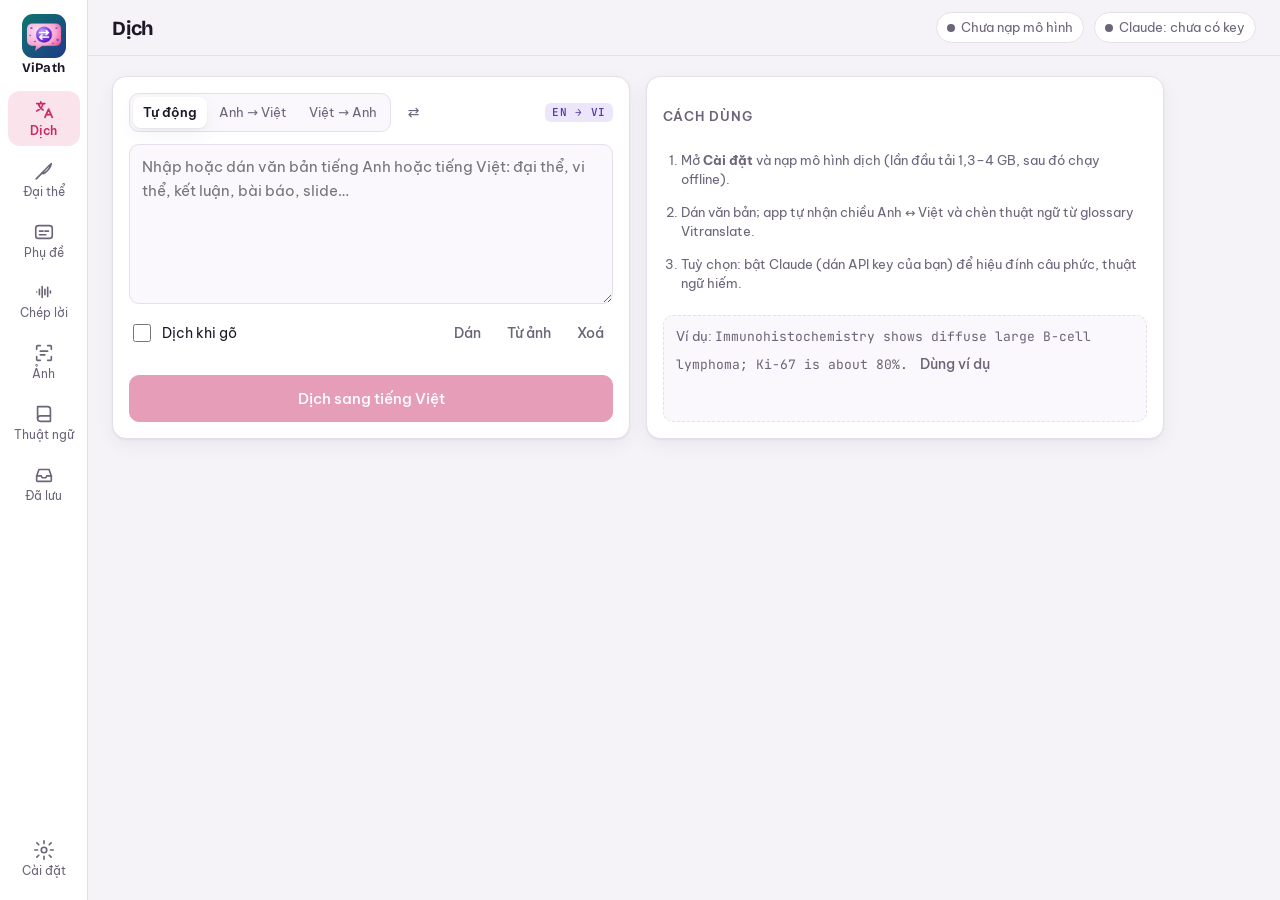
==== docs/index.html @ a237a354 "Gross: robust 'cát xét' recognition, note ends at sentence end, manual cassette keeps description - " ====
<!doctype html>
<html lang="vi">
<head>
<meta charset="utf-8">
<meta name="viewport" content="width=device-width, initial-scale=1, viewport-fit=cover">
<title>ViPath Web</title>
<meta name="description" content="Dịch y học và giải phẫu bệnh Anh ↔ Việt chạy trong trình duyệt: glossary Vitranslate, phụ đề, chép lời, chữ trong ảnh, Claude tuỳ chọn.">
<link rel="preconnect" href="https://fonts.googleapis.com">
<link rel="preconnect" href="https://fonts.gstatic.com" crossorigin>
<link rel="stylesheet" href="https://fonts.googleapis.com/css2?family=Be+Vietnam+Pro:wght@400;500;600;700&family=Bricolage+Grotesque:opsz,wght@12..96,600;12..96,700&family=JetBrains+Mono:wght@400;600&display=swap&subset=vietnamese">
<link rel="icon" href="[data-uri]">
<style>
/* Layout: thanh tab dọc bên trái (máy tính) / thanh tab dưới (điện thoại); vùng làm việc là các "lam kính" (card) xếp dọc.
   Bảng màu lấy từ nhuộm H&E: eosin (hồng) cho hành động chính, hematoxylin (tím) cho thuật ngữ / nhân; nền kính lam ngả tím rất nhẹ. */
:root {
  --bg: #f5f3f8;
  --surface: #ffffff;
  --surface-2: #faf8fc;
  --ink: #1d1727;
  --muted: #6c6479;
  --line: #e5deec;
  --eosin: #c92a64;
  --eosin-soft: #fbe3ec;
  --hema: #5a3ea8;
  --hema-soft: #ece6fb;
  --ok: #0f766e;
  --warn: #b45309;
  --warn-soft: #fdf0dc;
  --danger: #b91c1c;
  --shadow: 0 1px 2px rgba(29, 23, 39, .06), 0 6px 20px rgba(29, 23, 39, .05);
  --font-display: "Bricolage Grotesque", "Be Vietnam Pro", system-ui, sans-serif;
  --font-body: "Be Vietnam Pro", system-ui, -apple-system, "Segoe UI", sans-serif;
  --font-mono: "JetBrains Mono", ui-monospace, "SF Mono", Menlo, monospace;
  --radius: 14px;
  --rail: 88px;
  color-scheme: light;
}
@media (prefers-color-scheme: dark) {
  :root:not([data-theme="light"]) {
    --bg: #121019; --surface: #1b1824; --surface-2: #211d2b; --ink: #efeaf5; --muted: #a49db1; --line: #2e2839;
    --eosin: #f0679a; --eosin-soft: #3a1b29; --hema: #a48df0; --hema-soft: #29213f; --ok: #34c3b4;
    --warn: #f0a24b; --warn-soft: #36270f; --danger: #f87171;
    --shadow: 0 1px 2px rgba(0, 0, 0, .4), 0 8px 24px rgba(0, 0, 0, .25);
    color-scheme: dark;
  }
}
:root[data-theme="dark"] {
  --bg: #121019; --surface: #1b1824; --surface-2: #211d2b; --ink: #efeaf5; --muted: #a49db1; --line: #2e2839;
  --eosin: #f0679a; --eosin-soft: #3a1b29; --hema: #a48df0; --hema-soft: #29213f; --ok: #34c3b4;
  --warn: #f0a24b; --warn-soft: #36270f; --danger: #f87171;
  --shadow: 0 1px 2px rgba(0, 0, 0, .4), 0 8px 24px rgba(0, 0, 0, .25);
  color-scheme: dark;
}

* { box-sizing: border-box; }
html, body { height: 100%; }
body { margin: 0; background: var(--bg); color: var(--ink); font: 15px/1.55 var(--font-body); -webkit-font-smoothing: antialiased; }
button, input, select, textarea { font: inherit; color: inherit; }
:focus-visible { outline: 2px solid var(--hema); outline-offset: 2px; }
[hidden] { display: none !important; }
@media (prefers-reduced-motion: reduce) { * { transition: none !important; animation: none !important; } }

/* ---------- Khung ứng dụng ---------- */
.app { display: grid; grid-template-columns: var(--rail) minmax(0, 1fr); min-height: 100%; }
.rail { position: sticky; top: 0; height: 100vh; display: flex; flex-direction: column; align-items: center; gap: 6px;
  padding: 14px 8px; border-right: 1px solid var(--line); background: var(--surface); }
.rail .brand { display: grid; place-items: center; gap: 4px; margin-bottom: 10px; text-decoration: none; color: var(--ink); }
.rail .brand svg { width: 44px; height: 44px; border-radius: 11px; }
.rail .brand b { font: 700 13px/1 var(--font-display); letter-spacing: .02em; }
.tab { width: 72px; display: grid; justify-items: center; gap: 3px; padding: 8px 4px; border: 0; border-radius: 12px;
  background: none; color: var(--muted); cursor: pointer; font-size: 11.5px; line-height: 1.2; text-align: center; }
.tab svg { width: 22px; height: 22px; }
.tab:hover { background: var(--surface-2); color: var(--ink); }
.tab[aria-selected="true"] { background: var(--eosin-soft); color: var(--eosin); font-weight: 600; }
.tab .badge { position: absolute; transform: translate(14px, -4px); min-width: 16px; padding: 0 4px; border-radius: 8px;
  background: var(--eosin); color: #fff; font-size: 10px; line-height: 16px; }
.rail .spacer { flex: 1; }

.main { min-width: 0; display: flex; flex-direction: column; }
.topbar { position: sticky; top: env(safe-area-inset-top, 0px); z-index: 5; display: flex; align-items: center; gap: 10px;
  flex-wrap: wrap; padding: 12px 24px; background: color-mix(in srgb, var(--bg) 88%, transparent);
  backdrop-filter: blur(10px); border-bottom: 1px solid var(--line); }
.topbar h1 { margin: 0; font: 700 20px/1.2 var(--font-display); letter-spacing: -.01em; text-wrap: balance; }
.topbar .grow { flex: 1; }
.chip { display: inline-flex; align-items: center; gap: 6px; padding: 5px 10px; border: 1px solid var(--line); border-radius: 999px;
  background: var(--surface); font-size: 12.5px; color: var(--muted); cursor: pointer; white-space: nowrap; }
.chip .dot { width: 8px; height: 8px; border-radius: 50%; background: var(--muted); }
.chip.on .dot { background: var(--ok); }
.chip.busy .dot { background: var(--warn); animation: pulse 1s infinite alternate; }
.chip.cloud.on { color: var(--hema); border-color: var(--hema); }
@keyframes pulse { to { opacity: .35; } }

.view { padding-block: 20px 120px; padding-inline: 24px; display: grid; gap: 16px; max-width: 1100px; width: 100%; }

/* ---------- Card / lam kính ---------- */
.card { min-width: 0; background: var(--surface); border: 1px solid var(--line); border-radius: var(--radius); box-shadow: var(--shadow);
  padding: 16px; display: grid; gap: 12px; }
.card-head { display: flex; align-items: center; gap: 8px; flex-wrap: wrap; }
.card-head h2 { margin: 0; font: 600 13px/1.3 var(--font-body); text-transform: uppercase; letter-spacing: .08em; color: var(--muted); }
.card-head .grow { flex: 1; }
.label-slide { font: 600 11px/1 var(--font-mono); letter-spacing: .06em; padding: 4px 7px; border-radius: 6px;
  background: var(--hema-soft); color: var(--hema); }
.grid-2 { display: grid; grid-template-columns: repeat(2, minmax(0, 1fr)); gap: 16px; }
@media (max-width: 980px) { .grid-2 { grid-template-columns: minmax(0, 1fr); } }
.row { display: flex; gap: 8px; align-items: center; flex-wrap: wrap; }
.stack { display: grid; gap: 8px; }
.muted { color: var(--muted); }
.small { font-size: 12.5px; }
.tiny { font-size: 11.5px; }
.mono { font-family: var(--font-mono); font-variant-numeric: tabular-nums; }
.warn { color: var(--warn); }
.ok { color: var(--ok); }
.danger { color: var(--danger); }
.note { padding: 10px 12px; border-radius: 10px; background: var(--surface-2); border: 1px dashed var(--line); font-size: 13px; color: var(--muted); }
.note.warn { background: var(--warn-soft); border-color: transparent; color: var(--warn); }

/* ---------- Nút / ô nhập ---------- */
.btn { display: inline-flex; align-items: center; justify-content: center; gap: 6px; padding: 8px 14px; border-radius: 10px;
  border: 1px solid var(--line); background: var(--surface); cursor: pointer; font-weight: 500; font-size: 14px; white-space: nowrap; }
.btn svg { width: 16px; height: 16px; }
.btn:hover { border-color: var(--muted); }
.btn:disabled { opacity: .45; cursor: not-allowed; }
.btn.primary { background: var(--eosin); border-color: var(--eosin); color: #fff; }
.btn.primary:hover { filter: brightness(1.06); }
.btn.hema { background: var(--hema); border-color: var(--hema); color: #fff; }
.btn.ghost { border-color: transparent; background: none; color: var(--muted); padding: 6px 8px; }
.btn.ghost:hover { color: var(--ink); background: var(--surface-2); }
.btn.big { padding: 11px 18px; font-size: 15px; }
.btn.block { width: 100%; }
.seg { display: inline-flex; padding: 3px; gap: 2px; border-radius: 10px; background: var(--surface-2); border: 1px solid var(--line); }
.seg button { border: 0; background: none; padding: 5px 10px; border-radius: 8px; cursor: pointer; font-size: 13px; color: var(--muted); }
.seg button[aria-pressed="true"] { background: var(--surface); color: var(--ink); box-shadow: var(--shadow); font-weight: 600; }
textarea, input[type="text"], input[type="password"], input[type="search"], select {
  width: 100%; border: 1px solid var(--line); border-radius: 10px; background: var(--surface-2); padding: 10px 12px; }
textarea { min-height: 160px; resize: vertical; line-height: 1.6; }
textarea:focus, input:focus, select:focus { outline: none; border-color: var(--hema); background: var(--surface); }
label.check { display: inline-flex; align-items: center; gap: 8px; cursor: pointer; font-size: 14px; }
input[type="checkbox"] { width: 18px; height: 18px; accent-color: var(--eosin); }
input[type="range"] { accent-color: var(--eosin); width: 100%; }
progress { width: 100%; height: 6px; accent-color: var(--eosin); }

/* ---------- Thuật ngữ / bản dịch ---------- */
.term { display: inline; padding: 0 3px; border-radius: 4px; background: var(--hema-soft); color: var(--hema); }
.out { white-space: pre-wrap; line-height: 1.65; overflow-wrap: anywhere; }
.seg-out { padding: 12px; border-radius: 10px; background: var(--surface-2); border: 1px solid transparent; display: grid; gap: 6px; }
.seg-out.active { border-color: var(--eosin); }
.seg-out .src { font-size: 13px; color: var(--muted); white-space: pre-wrap; }
.miss { font-size: 12.5px; color: var(--warn); }
.fast { color: var(--muted); }
.fast::before { content: "⚡ "; }
.ph { padding: 0 4px; border-radius: 4px; background: var(--ok); color: #fff; font: 600 12px var(--font-mono); }
.stats { font: 12px var(--font-mono); color: var(--muted); }

/* ---------- Phụ đề hai khung ---------- */
.captions { display: grid; grid-template-rows: minmax(140px, 38fr) minmax(200px, 62fr); height: min(72vh, 760px); gap: 0;
  border: 1px solid var(--line); border-radius: var(--radius); overflow: hidden; background: var(--surface); }
.pane { min-height: 0; display: grid; grid-template-rows: auto minmax(0, 1fr); }
.pane + .pane { border-top: 1px solid var(--line); }
.pane-head { display: flex; align-items: center; gap: 8px; padding: 6px 14px; background: var(--surface-2); font-size: 12px;
  text-transform: uppercase; letter-spacing: .08em; color: var(--muted); font-weight: 600; }
.pane-head .live { width: 7px; height: 7px; border-radius: 50%; background: var(--danger); animation: pulse .8s infinite alternate; }
.pane-body { overflow-y: auto; padding: 12px 16px; display: grid; align-content: start; gap: 8px; scroll-behavior: smooth; }
.cap-en { color: var(--ink); }
.cap-en.vol { color: var(--muted); font-style: italic; }
.cap-vi { font-weight: 500; }
.cap-vi.pending { color: var(--muted); }

/* ---------- Chép lời: timeline ---------- */
.tl { display: grid; gap: 2px; }
.tl-row { display: grid; grid-template-columns: 78px minmax(0, 1fr); gap: 10px; padding: 8px 10px; border-radius: 10px; cursor: pointer; }
.tl-row:hover { background: var(--surface-2); }
.tl-row.now { background: var(--eosin-soft); }
.tl-time { font: 600 12.5px/1.6 var(--font-mono); color: var(--eosin); border: 0; background: none; padding: 0; text-align: left; cursor: pointer; }
.tl-text { min-width: 0; display: grid; gap: 2px; }
.tl-text .t2 { color: var(--muted); font-size: 13.5px; }
.player { position: sticky; bottom: 0; display: flex; gap: 10px; align-items: center; padding: 10px 12px; border-radius: 12px;
  background: var(--surface); border: 1px solid var(--line); box-shadow: var(--shadow); }
.player audio, .player video { width: 100%; height: 36px; }

/* ---------- Ảnh ---------- */
.drop { display: grid; place-items: center; gap: 8px; padding: 26px; border: 2px dashed var(--line); border-radius: var(--radius);
  text-align: center; color: var(--muted); background: var(--surface-2); }
.drop.over { border-color: var(--eosin); color: var(--eosin); }
.thumbs { display: flex; gap: 10px; overflow-x: auto; padding-bottom: 4px; }
.thumb { flex: none; width: 84px; display: grid; gap: 4px; font-size: 11px; color: var(--muted); text-align: center; }
.thumb img { width: 84px; height: 110px; object-fit: cover; border-radius: 8px; border: 1px solid var(--line); }

/* ---------- Danh sách ---------- */
.list { display: grid; gap: 2px; }
.item { display: grid; gap: 2px; padding: 10px 12px; border-radius: 10px; cursor: pointer; border: 0; background: none; text-align: left; width: 100%; }
.item:hover { background: var(--surface-2); }
.item .t { font-weight: 600; overflow: hidden; text-overflow: ellipsis; white-space: nowrap; }
.table-wrap { overflow-x: auto; }
table { border-collapse: collapse; width: 100%; font-size: 14px; }
th, td { text-align: left; padding: 8px 10px; border-bottom: 1px solid var(--line); vertical-align: top; }
th { font-size: 12px; text-transform: uppercase; letter-spacing: .06em; color: var(--muted); font-weight: 600; }
td .user { color: var(--eosin); font-size: 11px; font-weight: 600; margin-left: 4px; }

/* ---------- Hộp thoại ---------- */
.modal-back { position: fixed; inset: 0; z-index: 20; background: rgba(18, 12, 26, .45); display: grid; place-items: center; padding: 16px; }
.modal { width: min(720px, 100%); max-height: calc(100vh - 32px); overflow-y: auto; background: var(--surface); border-radius: 18px;
  border: 1px solid var(--line); box-shadow: 0 20px 60px rgba(0, 0, 0, .3); padding: 20px; display: grid; gap: 14px; }
.modal h3 { margin: 0; font: 700 19px/1.3 var(--font-display); }
.modal .foot { display: flex; gap: 8px; justify-content: flex-end; flex-wrap: wrap; position: sticky; bottom: -20px;
  background: var(--surface); padding-top: 10px; padding-bottom: 4px; }
.preview { max-height: 280px; overflow-y: auto; padding: 12px; border-radius: 10px; background: var(--surface-2); white-space: pre-wrap; font-size: 14px; }
.kv { display: grid; grid-template-columns: auto minmax(0, 1fr); gap: 4px 14px; font-size: 13.5px; }
.toast { position: fixed; left: 50%; bottom: calc(24px + env(safe-area-inset-bottom, 0px)); transform: translateX(-50%); z-index: 30;
  padding: 10px 16px; border-radius: 999px; background: var(--ink); color: var(--bg); font-weight: 600; font-size: 14px; box-shadow: var(--shadow); }

/* ---------- Phụ đề: câu đang nói ---------- */
.cap-vol { font-size: inherit; font-style: italic; color: var(--muted); opacity: .75; }
.cap-vi { transition: color .15s ease; }

/* ---------- Đại thể ---------- */
.gr-chips { display: flex; flex-wrap: wrap; gap: 6px; }
.gr-chips span { padding: 4px 10px; border-radius: 999px; background: var(--eosin-soft); color: var(--eosin); font-size: 12.5px; }
.gr-doc { display: grid; gap: 12px; min-width: 0; }
.gr-block { padding: 12px 14px; border-radius: 14px; background: var(--surface); border: 2px solid var(--line); display: grid; gap: 6px; }
.gr-block.active { border-color: var(--eosin); }
.gr-head { display: flex; align-items: center; gap: 8px; font-size: 12px; font-weight: 700; letter-spacing: .04em; color: var(--muted); }
.gr-block.active .gr-head { color: var(--eosin); }
.gr-code { font: 600 15px/1 var(--font-mono); padding: 4px 8px; border-radius: 6px; background: var(--surface-2); color: var(--ink); letter-spacing: 0; }
.gr-block.active .gr-code { background: var(--eosin); color: #fff; }
.gr-pc { font-weight: 400; opacity: .8; }
.gr-head .grow { flex: 1; }
.gr-head button { font-size: 12px; }
.gr-block textarea { min-height: 0; border: 0; padding: 0; background: none; font-size: var(--gr-size, 19px); line-height: 1.5; resize: vertical; field-sizing: content; }
.gr-block textarea:focus { outline: none; }
.gr-vol { font-size: var(--gr-size, 19px); font-style: italic; color: var(--muted); }
.gr-vol:empty { display: none; }
.gr-live { width: 8px; height: 8px; border-radius: 50%; background: var(--danger); animation: pulse .8s infinite alternate; }
.gr-live.paused { background: var(--warn); animation: none; }
.gr-bar { position: sticky; bottom: 0; z-index: 4; min-width: 0; max-width: 100%; display: flex; flex-wrap: wrap; align-items: center; justify-content: center; gap: 10px 14px;
  padding: 10px 12px; border-radius: 16px; background: color-mix(in srgb, var(--surface) 92%, transparent); backdrop-filter: blur(10px);
  border: 1px solid var(--line); box-shadow: var(--shadow); }
.gr-ic { display: grid; justify-items: center; gap: 2px; width: 64px; padding: 6px 2px; border: 0; border-radius: 12px; background: none;
  color: var(--eosin); cursor: pointer; font-size: 11.5px; }
.gr-ic svg { width: 24px; height: 24px; }
.gr-ic:disabled { opacity: .35; cursor: default; }
.gr-mic { width: 74px; height: 74px; border-radius: 50%; border: 0; display: grid; place-items: center; cursor: pointer;
  background: var(--eosin); color: #fff; box-shadow: var(--shadow); }
.gr-mic svg { width: 32px; height: 32px; }
.gr-mic.on { background: var(--danger); }
.gr-status { flex-basis: 100%; text-align: center; min-height: 1.2em; }

/* ---------- Điện thoại ---------- */
@media (max-width: 760px) {
  .app { grid-template-columns: minmax(0, 1fr); }
  .rail { position: fixed; top: auto; bottom: 0; left: 0; right: 0; height: auto; z-index: 10; flex-direction: row; justify-content: space-around;
    gap: 0; padding: 6px 4px calc(6px + env(safe-area-inset-bottom, 0px)); border-right: 0; border-top: 1px solid var(--line); }
  .rail .brand, .rail .spacer { display: none; }
  .tab { width: auto; flex: 1; font-size: 10.5px; padding: 6px 2px; }
  .topbar { padding: 10px 16px; gap: 6px; }
  .topbar h1 { font-size: 18px; width: 100%; }
  .topbar .grow { display: none; }
  .view { padding-inline: 16px; padding-block: 14px 110px; }
  .captions { height: 68vh; }
  .gr-bar { bottom: calc(64px + env(safe-area-inset-bottom, 0px)); }
  .gr-bar { gap: 4px 2px; padding: 8px 6px; }
  .gr-ic { width: 54px; font-size: 10.5px; padding: 4px 0; }
  .gr-mic { width: 62px; height: 62px; }
  .gr-bar .row { flex: 1 1 100%; min-width: 0; flex-wrap: nowrap; overflow-x: auto; justify-content: flex-start; scrollbar-width: none; }
  .gr-bar .row .btn { padding: 6px 9px; font-size: 13px; white-space: nowrap; }
  .tl-row { grid-template-columns: 66px minmax(0, 1fr); }
}

</style>
</head>
<body>
<div class="app">
  <nav class="rail" aria-label="Chức năng">
    <a class="brand" href="#translate" aria-label="ViPath"><img src="[data-uri]" alt="" width="44" height="44" style="border-radius:11px"><b>ViPath</b></a>
    <button class="tab" data-tab="translate" aria-selected="true"><svg viewBox="0 0 24 24" fill="none" stroke="currentColor" stroke-width="1.8" stroke-linecap="round" stroke-linejoin="round"><path d="M4 5h9M8.5 3v2M6 5c.5 3 2.5 5.5 5 7M11 5c-.8 3.5-3.5 6.5-7 8"/><path d="M13 20l4-9 4 9M14.5 17h5"/></svg>Dịch</button>
    <button class="tab" data-tab="gross"><svg viewBox="0 0 24 24" fill="none" stroke="currentColor" stroke-width="1.8" stroke-linecap="round" stroke-linejoin="round"><path d="M3.5 20.5l6-6"/><path d="M9.5 14.5l2-2c2.5-2.5 5.5-6 8.5-8.5-.8 3.4-3.6 7.6-6.6 9.6l-1.9 1.3z"/></svg>Đại thể</button>
    <button class="tab" data-tab="captions"><svg viewBox="0 0 24 24" fill="none" stroke="currentColor" stroke-width="1.8" stroke-linecap="round"><rect x="3" y="5" width="18" height="14" rx="3"/><path d="M7 11h4M13 11h4M7 15h7"/></svg>Phụ đề</button>
    <button class="tab" data-tab="transcribe"><svg viewBox="0 0 24 24" fill="none" stroke="currentColor" stroke-width="1.8" stroke-linecap="round"><path d="M4 12v0M7 9v6M10 6v12M13 9v6M16 7v10M19 11v2"/></svg>Chép lời</button>
    <button class="tab" data-tab="image"><svg viewBox="0 0 24 24" fill="none" stroke="currentColor" stroke-width="1.8" stroke-linecap="round" stroke-linejoin="round"><path d="M4 8V5a1 1 0 0 1 1-1h3M16 4h3a1 1 0 0 1 1 1v3M20 16v3a1 1 0 0 1-1 1h-3M8 20H5a1 1 0 0 1-1-1v-3"/><path d="M8 10h8M8 14h5"/></svg>Ảnh</button>
    <button class="tab" data-tab="glossary"><svg viewBox="0 0 24 24" fill="none" stroke="currentColor" stroke-width="1.8" stroke-linecap="round" stroke-linejoin="round"><path d="M5 4h11a3 3 0 0 1 3 3v13H8a3 3 0 0 1-3-3z"/><path d="M5 17a3 3 0 0 1 3-3h11"/></svg>Thuật ngữ<span class="badge" id="badge-terms" hidden>0</span></button>
    <button class="tab" data-tab="saved"><svg viewBox="0 0 24 24" fill="none" stroke="currentColor" stroke-width="1.8" stroke-linecap="round" stroke-linejoin="round"><path d="M4 13l2.5-7h11L20 13v5a1 1 0 0 1-1 1H5a1 1 0 0 1-1-1z"/><path d="M4 13h5l1 2h4l1-2h5"/></svg>Đã lưu</button>
    <div class="spacer"></div>
    <button class="tab" data-open="settings"><svg viewBox="0 0 24 24" fill="none" stroke="currentColor" stroke-width="1.8" stroke-linecap="round"><circle cx="12" cy="12" r="3"/><path d="M12 2v3M12 19v3M4.2 4.2l2.1 2.1M17.7 17.7l2.1 2.1M2 12h3M19 12h3M4.2 19.8l2.1-2.1M17.7 6.3l2.1-2.1"/></svg>Cài đặt</button>
  </nav>

  <div class="main">
    <header class="topbar">
      <h1 id="view-title">Dịch</h1>
      <div class="grow"></div>
      <button class="chip" id="chip-model" title="Mô hình dịch offline"><span class="dot"></span><span id="chip-model-text">Chưa nạp mô hình</span></button>
      <button class="chip cloud" id="chip-claude" title="Kết nối / ngắt kết nối Claude"><span class="dot"></span><span id="chip-claude-text">Claude: tắt</span></button>
    </header>

    <!-- ===================== DỊCH ===================== -->
    <section class="view" id="view-translate">
      <div class="grid-2">
        <div class="card">
          <div class="card-head">
            <div class="seg" id="dir-mode" role="group" aria-label="Chiều dịch">
              <button data-v="auto" aria-pressed="true">Tự động</button>
              <button data-v="enToVi" aria-pressed="false">Anh → Việt</button>
              <button data-v="viToEn" aria-pressed="false">Việt → Anh</button>
            </div>
            <button class="btn ghost" id="btn-swap" title="Đảo chiều">⇄</button>
            <div class="grow"></div>
            <span class="label-slide" id="dir-label">EN → VI</span>
          </div>
          <textarea id="input" placeholder="Nhập hoặc dán văn bản tiếng Anh hoặc tiếng Việt: đại thể, vi thể, kết luận, bài báo, slide…"></textarea>
          <div class="row">
            <label class="check"><input type="checkbox" id="live-typing"> Dịch khi gõ</label>
            <div class="grow" style="flex:1"></div>
            <button class="btn ghost" id="btn-paste">Dán</button>
            <button class="btn ghost" id="btn-to-image">Từ ảnh</button>
            <button class="btn ghost" id="btn-clear">Xoá</button>
          </div>
          <div class="small" id="hits-line"></div>
          <div class="row">
            <button class="btn primary big" id="btn-translate" style="flex:1">Dịch</button>
            <button class="btn big" id="btn-stop" hidden>Dừng</button>
          </div>
          <div class="stack" id="claude-row" hidden>
            <button class="btn hema" id="btn-claude">Hiệu đính bằng Claude</button>
            <div class="tiny muted">Họ tên, PID, mã bệnh phẩm, ngày sinh… được che trước khi gửi; bạn xem và xác nhận.</div>
          </div>
          <div class="note warn" id="translate-error" hidden></div>
        </div>

        <div class="stack" style="gap:16px">
          <div class="card" id="out-card" hidden>
            <div class="card-head">
              <h2 id="out-title">Bản dịch · offline</h2>
              <div class="grow"></div>
              <button class="btn ghost" id="btn-speak">Đọc</button>
              <button class="btn ghost" id="btn-copy-out">Chép</button>
              <button class="btn ghost" id="btn-save-out">Lưu</button>
            </div>
            <div class="stack" id="segments"></div>
            <div class="miss" id="miss-line"></div>
            <div class="stats" id="stats-line"></div>
            <div class="tiny muted">Bản dịch máy, cần bác sĩ duyệt trước khi dùng trong hồ sơ bệnh án.</div>
          </div>
          <div class="card" id="claude-card" hidden>
            <div class="card-head">
              <h2>Claude</h2><span class="label-slide" id="claude-model-label"></span>
              <div class="grow"></div>
              <button class="btn ghost" id="btn-copy-claude">Chép</button>
              <button class="btn ghost" id="btn-save-claude">Lưu</button>
            </div>
            <div class="out" id="claude-out"></div>
            <div class="miss" id="claude-lost"></div>
            <div class="stats" id="claude-info"></div>
            <button class="btn" id="btn-review-terms" hidden>Duyệt thuật ngữ Claude đề xuất</button>
          </div>
          <div class="card" id="empty-out">
            <div class="card-head"><h2>Cách dùng</h2></div>
            <ol class="small muted" style="margin:0;padding-left:18px;display:grid;gap:4px">
              <li>Mở <b>Cài đặt</b> và nạp mô hình dịch (lần đầu tải 1,3–4 GB, sau đó chạy offline).</li>
              <li>Dán văn bản; app tự nhận chiều Anh ↔ Việt và chèn thuật ngữ từ glossary Vitranslate.</li>
              <li>Tuỳ chọn: bật Claude (dán API key của bạn) để hiệu đính câu phức, thuật ngữ hiếm.</li>
            </ol>
            <div class="note small" id="sample-note">Ví dụ: <span class="mono">Immunohistochemistry shows diffuse large B-cell lymphoma; Ki-67 is about 80%.</span>
              <button class="btn ghost small" id="btn-sample">Dùng ví dụ</button></div>
          </div>
        </div>
      </div>
    </section>

    <!-- ===================== PHỤ ĐỀ ===================== -->
    <section class="view" id="view-captions" hidden>
      <div class="card">
        <div class="row">
          <div class="stack" style="gap:4px;min-width:200px;flex:1">
            <span class="tiny muted">Nguồn âm thanh</span>
            <div class="seg" id="cap-source"><button data-v="mic" aria-pressed="true">Micro</button><button data-v="tab" aria-pressed="false">Âm thanh tab / Zoom</button></div>
          </div>
          <div class="stack" style="gap:4px;min-width:200px;flex:1">
            <span class="tiny muted">Bộ nhận dạng tiếng Anh</span>
            <div class="seg" id="cap-asr"><button data-v="web" aria-pressed="true">Trình duyệt</button><button data-v="whisper" aria-pressed="false">Whisper (offline)</button></div>
          </div>
          <div class="stack" style="gap:4px;min-width:200px;flex:1">
            <span class="tiny muted">Tốc độ phụ đề</span>
            <div class="seg" id="cap-mode"><button data-v="fastest" aria-pressed="false">Nhanh nhất</button><button data-v="balanced" aria-pressed="true">Cân bằng</button><button data-v="accurate" aria-pressed="false">Chính xác</button></div>
          </div>
          <label class="check"><input type="checkbox" id="cap-fast" checked> ⚡ Dịch nhanh</label>
          <label class="check"><input type="checkbox" id="cap-speak"> Đọc bản dịch</label>
        </div>
        <div class="tiny muted" id="cap-hint"></div>
        <div class="row">
          <button class="btn primary big" id="cap-start">Bắt đầu nghe</button>
          <button class="btn big" id="cap-stop" hidden>Dừng</button>
          <div style="flex:1"></div>
          <span class="stats" id="cap-status"></span>
          <button class="btn ghost" id="cap-copy">Chép</button>
          <button class="btn ghost" id="cap-save">Lưu</button>
          <button class="btn ghost" id="cap-clear">Xoá</button>
        </div>
      </div>
      <div class="captions">
        <div class="pane"><div class="pane-head"><span class="live" id="cap-live-en" hidden></span>Nghe được · tiếng Anh</div><div class="pane-body" id="cap-en"></div></div>
        <div class="pane"><div class="pane-head"><span class="live" id="cap-live-vi" hidden></span>Phụ đề · tiếng Việt</div><div class="pane-body" id="cap-vi" style="font-size:19px"></div></div>
      </div>
    </section>

    <!-- ===================== ĐẠI THỂ ===================== -->
    <section class="view" id="view-gross" hidden>
      <div class="card">
        <div class="row">
          <div class="stack" style="gap:4px">
            <span class="tiny muted">Ngôn ngữ</span>
            <div class="seg" id="gr-lang"><button data-v="vi" aria-pressed="true">Tiếng Việt</button><button data-v="en" aria-pressed="false">English</button></div>
          </div>
          <div class="stack" style="gap:4px">
            <span class="tiny muted">Bộ nhận dạng</span>
            <div class="seg" id="gr-asr"><button data-v="whisper" aria-pressed="true">Whisper (offline)</button><button data-v="web" aria-pressed="false">Trình duyệt</button></div>
          </div>
          <label class="stack" style="gap:4px"><span class="tiny muted">Loại bệnh phẩm</span><select id="gr-template"></select></label>
          <label class="stack" style="gap:4px;flex:1;min-width:180px"><span class="tiny muted">Pathcode của ca đang đọc (hoặc nói “mã ca …”)</span><input id="gr-label" class="mono" placeholder="vd. GPB-24-012345" autocomplete="off" autocapitalize="characters" spellcheck="false"></label>
          <button class="btn" id="gr-newcase" style="align-self:flex-end">Ca mới</button>
        </div>
        <div class="row" style="gap:14px">
          <label class="check"><input type="checkbox" id="gr-return" checked> Ghi chú cát xét xong tự quay lại mô tả</label>
          <label class="check"><input type="checkbox" id="gr-marker" checked> Chèn mã cát xét “(A1)” vào mô tả</label>
        </div>
        <div class="gr-chips" id="gr-checklist"></div>
        <div class="tiny muted" id="gr-hint"></div>
      </div>
      <div class="gr-doc" id="gr-doc"></div>
      <div class="gr-bar">
        <button class="gr-ic" id="gr-undo" title="Hoàn tác (“xoá câu”)"><svg viewBox="0 0 24 24" fill="none" stroke="currentColor" stroke-width="1.8" stroke-linecap="round" stroke-linejoin="round"><path d="M9 14L4 9l5-5"/><path d="M4 9h10a6 6 0 0 1 0 12h-3"/></svg>Hoàn tác</button>
        <button class="gr-ic" id="gr-pause" title="Tạm dừng / tiếp tục" disabled><svg viewBox="0 0 24 24" fill="currentColor"><rect x="6" y="5" width="4" height="14" rx="1"/><rect x="14" y="5" width="4" height="14" rx="1"/></svg><span>Tạm dừng</span></button>
        <button class="gr-mic" id="gr-mic" aria-label="Bắt đầu ghi"><svg viewBox="0 0 24 24" fill="none" stroke="currentColor" stroke-width="2" stroke-linecap="round"><rect x="9" y="3" width="6" height="11" rx="3"/><path d="M5 11a7 7 0 0 0 14 0M12 18v3"/></svg></button>
        <button class="gr-ic" id="gr-next" title="Cát xét kế tiếp (“cát xét tiếp theo”)"><svg viewBox="0 0 24 24" fill="none" stroke="currentColor" stroke-width="1.8" stroke-linecap="round"><rect x="4" y="4" width="16" height="16" rx="3"/><path d="M12 8v8M8 12h8"/></svg>Cát xét +</button>
        <button class="gr-ic" id="gr-to-body" title="Ghi vào phần mô tả (“quay lại mô tả”)"><svg viewBox="0 0 24 24" fill="none" stroke="currentColor" stroke-width="1.8" stroke-linecap="round"><path d="M4 6h16M4 10h16M4 14h10M4 18h12"/></svg>Mô tả</button>
        <div class="gr-status stats" id="gr-status"></div>
        <div class="row" style="gap:6px">
          <button class="btn ghost" id="gr-copy">Chép</button>
          <button class="btn ghost" id="gr-save">Lưu</button>
          <button class="btn ghost" id="gr-translate">Dịch sang tiếng Anh</button>
          <button class="btn ghost" id="gr-fix">Sửa lỗi nhận dạng</button>
          <button class="btn ghost" id="gr-help">Lệnh giọng nói</button>
          <button class="btn ghost" id="gr-clear">Xoá trang</button>
        </div>
      </div>
    </section>

    <!-- ===================== CHÉP LỜI ===================== -->
    <section class="view" id="view-transcribe" hidden>
      <div class="card">
        <div class="row">
          <div class="stack" style="gap:4px">
            <span class="tiny muted">Ngôn ngữ nói</span>
            <div class="seg" id="tr-lang"><button data-v="en" aria-pressed="true">Tiếng Anh</button><button data-v="vi" aria-pressed="false">Tiếng Việt</button></div>
          </div>
          <div class="stack" style="gap:4px;flex:1;min-width:220px">
            <span class="tiny muted">Mô hình Whisper</span>
            <select id="tr-model"></select>
          </div>
        </div>
        <label class="drop" id="tr-drop" for="tr-file">
          <b>Chọn tệp ghi âm hoặc video</b>
          <span class="small">m4a, mp3, wav, mp4, mov… hoặc kéo thả vào đây</span>
          <input type="file" id="tr-file" accept="audio/*,video/*" hidden>
        </label>
        <div class="stack" id="tr-progress" hidden>
          <div class="row"><span class="small" id="tr-status"></span><div style="flex:1"></div><span class="stats" id="tr-pct"></span><button class="btn ghost" id="tr-cancel">Huỷ</button></div>
          <progress id="tr-bar" max="1" value="0"></progress>
        </div>
        <div class="note warn" id="tr-error" hidden></div>
      </div>
      <div class="card" id="tr-result" hidden>
        <div class="card-head">
          <h2>Bản ghi lời</h2><span class="label-slide" id="tr-summary"></span>
          <div class="grow"></div>
          <div class="seg" id="tr-display"><button data-v="source" aria-pressed="true">Gốc</button><button data-v="translation" aria-pressed="false">Bản dịch</button><button data-v="bilingual" aria-pressed="false">Song ngữ</button></div>
        </div>
        <div class="row">
          <button class="btn" id="tr-fast">⚡ Dịch nhanh</button>
          <button class="btn primary" id="tr-translate">Dịch chuẩn (glossary)</button>
          <button class="btn" id="tr-stop-translate" hidden>Dừng dịch</button>
          <div style="flex:1"></div>
          <select id="tr-copy" style="width:auto"><option value="">Chép…</option><option value="source">Văn bản gốc</option><option value="translation">Bản dịch</option><option value="bilingual">Song ngữ</option><option value="source-t">Gốc + mốc giờ</option><option value="translation-t">Bản dịch + mốc giờ</option></select>
          <select id="tr-export" style="width:auto"><option value="">Xuất tệp…</option><option value="srt:source">SRT · gốc</option><option value="srt:translation">SRT · bản dịch</option><option value="srt:bilingual">SRT · song ngữ</option><option value="vtt:translation">VTT · bản dịch</option><option value="txt:bilingual">TXT · song ngữ</option></select>
          <button class="btn ghost" id="tr-save">Lưu</button>
        </div>
        <div class="tl" id="tr-list"></div>
        <div class="player" id="tr-player"></div>
      </div>
    </section>

    <!-- ===================== ẢNH ===================== -->
    <section class="view" id="view-image" hidden>
      <div class="card">
        <div class="row">
          <div class="stack" style="gap:4px">
            <span class="tiny muted">Ngôn ngữ chữ</span>
            <div class="seg" id="ocr-lang"><button data-v="vie+eng" aria-pressed="true">Việt + Anh</button><button data-v="vie" aria-pressed="false">Tiếng Việt</button><button data-v="eng" aria-pressed="false">Tiếng Anh</button></div>
          </div>
          <label class="check"><input type="checkbox" id="ocr-join" checked> Nối dòng bị ngắt giữa câu</label>
        </div>
        <label class="drop" id="ocr-drop" for="ocr-file">
          <b>Chọn ảnh hoặc PDF</b>
          <span class="small">Chụp bằng máy ảnh (điện thoại), chọn nhiều ảnh, kéo thả, hoặc dán ảnh (⌘V / Ctrl+V)</span>
          <input type="file" id="ocr-file" accept="image/*,application/pdf" multiple hidden>
        </label>
        <div class="thumbs" id="ocr-thumbs"></div>
        <div class="small muted" id="ocr-status"></div>
      </div>
      <div class="card" id="ocr-result" hidden>
        <div class="card-head"><h2>Văn bản trích được</h2><div class="grow"></div><span class="stats" id="ocr-count"></span></div>
        <textarea id="ocr-text" style="min-height:240px"></textarea>
        <div class="row">
          <button class="btn" id="ocr-copy">Chép</button>
          <button class="btn primary" data-ocr-dir="auto">Dịch (tự nhận chiều)</button>
          <button class="btn" data-ocr-dir="enToVi">Anh → Việt</button>
          <button class="btn" data-ocr-dir="viToEn">Việt → Anh</button>
        </div>
      </div>
    </section>

    <!-- ===================== THUẬT NGỮ ===================== -->
    <section class="view" id="view-glossary" hidden>
      <div class="card" id="review-card" hidden>
        <div class="card-head"><h2>Claude đề xuất · chờ duyệt</h2><div class="grow"></div><span class="label-slide" id="learned-count"></span></div>
        <div class="stack" id="review-list"></div>
        <div class="tiny muted">Thuật ngữ đã duyệt được thêm vào glossary của bạn, thay mục gốc nếu trùng, và mô hình offline dùng ngay từ lần dịch sau.</div>
      </div>
      <div class="card">
        <div class="card-head"><h2>Thêm thuật ngữ của bạn</h2></div>
        <div class="grid-2" style="gap:8px">
          <input type="text" id="add-en" placeholder="Tiếng Anh (nhiều biến thể cách nhau bởi “ / ”)">
          <input type="text" id="add-vi" placeholder="Tiếng Việt">
        </div>
        <div class="row"><input type="text" id="add-note" placeholder="Ghi chú (tuỳ chọn)" style="flex:1"><button class="btn primary" id="btn-add-term">Thêm</button></div>
      </div>
      <div class="card">
        <div class="card-head"><h2 id="gl-title">Glossary</h2><div class="grow"></div><input type="search" id="gl-search" placeholder="Tìm tiếng Anh hoặc tiếng Việt" style="max-width:320px"></div>
        <div class="table-wrap"><table><thead><tr><th>Tiếng Anh</th><th>Tiếng Việt</th><th>Ghi chú</th><th></th></tr></thead><tbody id="gl-body"></tbody></table></div>
      </div>
    </section>

    <!-- ===================== ĐÃ LƯU ===================== -->
    <section class="view" id="view-saved" hidden>
      <div class="card">
        <div class="row"><input type="search" id="sv-search" placeholder="Tìm trong bản lưu" style="flex:1;min-width:200px">
          <div class="seg" id="sv-filter"><button data-v="all" aria-pressed="true">Tất cả</button><button data-v="text" aria-pressed="false">Văn bản</button><button data-v="gross" aria-pressed="false">Đại thể</button><button data-v="timed" aria-pressed="false">Phụ đề / chép lời</button></div></div>
        <div class="list" id="sv-list"></div>
        <div class="note" id="sv-empty" hidden>Chưa lưu gì. Bấm Lưu ở tab Dịch, Phụ đề hoặc Chép lời. Bản lưu nằm trong trình duyệt này (IndexedDB), không gửi đi đâu.</div>
      </div>
    </section>
  </div>
</div>

<div id="modal-root"></div>
<script type="application/json" id="glossary-data">{"source":"github.com/cloud1710/Vitranslate","domains":["pathology"],"profiles":{"pathology":{"Giọng văn":"Học thuật y khoa (giọng giáo trình / bài giảng chuyên ngành). Chủ động, trực tiếp, chính xác; không diễn giải đơn giản hóa. Kèm EN trong ngoặc cho khái niệm quan trọng ở lần đầu (concordance, reproducibility, surrogate marker...). marker = dấu ấn, alteration = biến đổi, progression = tiến triển.","Giữ nguyên tiếng Anh":"References/Bibliography; tên người/trường/bệnh viện; tên gen/marker/kháng thể (BRAF VE1, CD20, ER/PR/HER2); mã staging/TNM (pT1aN1b); tên phân loại WHO khi chưa có bản Việt chuẩn (kèm EN lần đầu).","Ghi chú":"Case vignette dùng \"bệnh nhân nữ/nam\" (không \"phụ nữ/đàn ông\"); \"phụ nữ\" chỉ giữ ở ngữ cảnh dịch tễ/dân số. histologic = \"mô bệnh học\" (không \"mô học\"). myxoid = niêm, fibro = sợi, sclerosing = xơ hóa; nhưng thực thể myxoma vẫn là \"u nhầy\". Xem thêm mục \"Giọng văn\" trong glossary."}},"rules":[{"section":"Giọng văn (Tone)","text":"Basic science / academic pathology: giọng văn giáo trình y khoa, bài giảng chuyên ngành."},{"section":"Giọng văn (Tone)","text":"Dùng thuật ngữ chuyên sâu chính xác, không diễn giải đơn giản hóa."},{"section":"Giọng văn (Tone)","text":"Ưu tiên cách nói chủ động, trực tiếp: \"Mất 1p là chỉ điểm...\" thay vì \"Mất 1p có thể được coi là dấu ấn...\""},{"section":"Giọng văn (Tone)","text":"Dùng \"dấu ấn\" cho marker, \"biến đổi\" cho alteration, \"tiến triển\" cho progression."},{"section":"Giọng văn (Tone)","text":"Kèm thuật ngữ tiếng Anh trong ngoặc ở các khái niệm quan trọng: (concordance), (reproducibility), (surrogate marker), (cost-effective)..."},{"section":"Giọng văn (Tone)","text":"advanced stage = giai đoạn tiến xa."},{"section":"Quy tắc chung","text":"Thuật ngữ có bản dịch chuẩn trong giáo trình Việt Nam → dùng tiếng Việt, ghi gốc ở lần đầu."},{"section":"Quy tắc chung","text":"Thuật ngữ chưa có bản dịch phổ biến hoặc dịch ra mơ hồ → giữ nguyên tiếng Anh."},{"section":"Quy tắc chung","text":"Tên phương pháp, tên gen, tên protein, tên kháng thể → giữ nguyên tiếng Anh."},{"section":"Học hàm, học vị","text":"Ví dụ: \"Dr King Tan\" → \"BS. King Tan\""},{"section":"Học hàm, học vị","text":"Ví dụ: \"Thiyaphat Laohawetwanit, MD\" → \"BS. Thiyaphat Laohawetwanit\""},{"section":"Học hàm, học vị","text":"Ví dụ: \"Prof. John Smith, M.D., Ph.D.\" → \"GS. TS. BS. John Smith\""},{"section":"Học hàm, học vị","text":"Ví dụ: \"A/Prof Alex Tan, MD, PhD\" → \"PGS. TS. BS. Alex Tan\""},{"section":"Ngày tháng","text":"Dịch tên tháng tiếng Anh sang tiếng Việt: January → tháng 1, February → tháng 2, ..."},{"section":"Ngày tháng","text":"Giữ nguyên số ngày và năm."},{"section":"Ngày tháng","text":"Ví dụ: \"14 SEP 1990\" → \"14 tháng 9 năm 1990\", \"January to May, 1997\" → \"tháng 1 đến tháng 5, 1997\""},{"section":"Ngày tháng","text":"Áp dụng trong phần nội dung chính. KHÔNG áp dụng trong References/Bibliography/Lectures."},{"section":"Tên cơ sở","text":"\"University of X\" / \"X University\" → \"Đại học X\""},{"section":"Tên cơ sở","text":"\"Medical Center\" → \"Trung tâm Y khoa\" (KHÔNG dùng \"Trung tâm Y tế\")"},{"section":"Tên cơ sở","text":"\"Hospital\" → \"Bệnh viện\""},{"section":"Tên cơ sở","text":"Áp dụng trong phần nội dung chính. KHÔNG áp dụng trong References/Bibliography/Fellows/Lectures."},{"section":"Tên cơ sở có chỉ hướng","text":"East/West/South/North → miền Đông/Tây/Nam/Bắc (KHÔNG dùng \"phía\")"},{"section":"Tên cơ sở có chỉ hướng","text":"Ví dụ: National Cancer Center Hospital East → Bệnh viện Ung thư Quốc gia miền Đông"},{"section":"Quy tắc dịch myxoid / fibro / sclerosing (user chốt 2026-08-01)","text":"myxoid = niêm (mô tả, VD myxoid liposarcoma = sarcôm mỡ dạng niêm)"},{"section":"Quy tắc dịch myxoid / fibro / sclerosing (user chốt 2026-08-01)","text":"fibro- = sợi (VD fibromyxoid = sợi niêm)"},{"section":"Quy tắc dịch myxoid / fibro / sclerosing (user chốt 2026-08-01)","text":"sclerosing = xơ hóa (KHÔNG dùng \"xơ\" cho myxoid)"},{"section":"Quy tắc dịch myxoid / fibro / sclerosing (user chốt 2026-08-01)","text":"LƯU Ý: myxoma (thực thể) = \"u nhầy\" (cardiac myxoma = u nhầy tim, journal chốt) — KHÁC \"myxoid\" (mô tả) = niêm."}],"entries":[{"en":"histopathology","vi":"mô bệnh học","note":"","terms":["histopathology"],"section":"Bảng thuật ngữ","domain":"pathology","id":0},{"en":"laboratory medicine","vi":"xét nghiệm y học","note":"KHÔNG dịch \"y học xét nghiệm\"","terms":["laboratory medicine"],"section":"Bảng thuật ngữ","domain":"pathology","id":1},{"en":"histologic classification","vi":"phân loại mô bệnh học","note":"KHÔNG dịch \"phân loại mô học\"","terms":["histologic classification"],"section":"Bảng thuật ngữ","domain":"pathology","id":2},{"en":"histologic grading","vi":"phân độ mô bệnh học","note":"","terms":["histologic grading"],"section":"Bảng thuật ngữ","domain":"pathology","id":3},{"en":"histologic features","vi":"đặc điểm mô bệnh học","note":"","terms":["histologic features"],"section":"Bảng thuật ngữ","domain":"pathology","id":4},{"en":"histologic patterns","vi":"kiểu hình mô bệnh học","note":"","terms":["histologic patterns"],"section":"Bảng thuật ngữ","domain":"pathology","id":5},{"en":"anaplasia / anaplastic","vi":"thoái sản","note":"KHÔNG dịch \"bất sản\" hay \"nghịch sản\"","terms":["anaplasia","anaplastic"],"section":"Bảng thuật ngữ","domain":"pathology","id":6},{"en":"aplasia / aplastic","vi":"bất sản","note":"aplasia ≠ anaplasia","terms":["aplasia","aplastic"],"section":"Bảng thuật ngữ","domain":"pathology","id":7},{"en":"biopsy","vi":"sinh thiết","note":"","terms":["biopsy"],"section":"Bảng thuật ngữ","domain":"pathology","id":8},{"en":"surgical pathology","vi":"giải phẫu bệnh","note":"KHÔNG dịch \"giải phẫu bệnh ngoại khoa\"","terms":["surgical pathology"],"section":"Bảng thuật ngữ","domain":"pathology","id":9},{"en":"anatomic pathology","vi":"giải phẫu bệnh","note":"surgical pathology = anatomic pathology = giải phẫu bệnh","terms":["anatomic pathology"],"section":"Bảng thuật ngữ","domain":"pathology","id":10},{"en":"breast pathology","vi":"giải phẫu bệnh tuyến vú","note":"","terms":["breast pathology"],"section":"Bảng thuật ngữ","domain":"pathology","id":11},{"en":"digital pathology","vi":"giải phẫu bệnh kỹ thuật số","note":"","terms":["digital pathology"],"section":"Bảng thuật ngữ","domain":"pathology","id":12},{"en":"neuropathology","vi":"giải phẫu bệnh thần kinh","note":"KHÔNG dùng \"thần kinh bệnh học\"","terms":["neuropathology"],"section":"Bảng thuật ngữ","domain":"pathology","id":13},{"en":"immunohistochemistry (IHC)","vi":"hóa mô miễn dịch","note":"","terms":["immunohistochemistry","IHC"],"section":"Bảng thuật ngữ","domain":"pathology","id":14},{"en":"meningioma","vi":"u màng não","note":"","terms":["meningioma"],"section":"Bảng thuật ngữ","domain":"pathology","id":15},{"en":"atypical meningioma","vi":"u màng não không điển hình","note":"","terms":["atypical meningioma"],"section":"Bảng thuật ngữ","domain":"pathology","id":16},{"en":"anaplastic meningioma","vi":"u màng não thoái sản","note":"","terms":["anaplastic meningioma"],"section":"Bảng thuật ngữ","domain":"pathology","id":17},{"en":"sarcoma","vi":"sarcôm / ung thư mô liên kết","note":"","terms":["sarcoma"],"section":"Bảng thuật ngữ","domain":"pathology","id":18},{"en":"osteosarcoma","vi":"sarcôm xương","note":"","terms":["osteosarcoma"],"section":"Bảng thuật ngữ","domain":"pathology","id":19},{"en":"chondrosarcoma","vi":"sarcôm sụn","note":"","terms":["chondrosarcoma"],"section":"Bảng thuật ngữ","domain":"pathology","id":20},{"en":"leiomyosarcoma","vi":"sarcôm cơ trơn","note":"","terms":["leiomyosarcoma"],"section":"Bảng thuật ngữ","domain":"pathology","id":21},{"en":"rhabdomyosarcoma","vi":"sarcôm cơ vân","note":"","terms":["rhabdomyosarcoma"],"section":"Bảng thuật ngữ","domain":"pathology","id":22},{"en":"liposarcoma","vi":"sarcôm mỡ","note":"","terms":["liposarcoma"],"section":"Bảng thuật ngữ","domain":"pathology","id":23},{"en":"carcinoma","vi":"ung thư biểu mô","note":"","terms":["carcinoma"],"section":"Bảng thuật ngữ","domain":"pathology","id":24},{"en":"neoplasm","vi":"tân sinh / u","note":"","terms":["neoplasm"],"section":"Bảng thuật ngữ","domain":"pathology","id":25},{"en":"malignant","vi":"ác tính","note":"","terms":["malignant"],"section":"Bảng thuật ngữ","domain":"pathology","id":26},{"en":"benign","vi":"lành tính","note":"","terms":["benign"],"section":"Bảng thuật ngữ","domain":"pathology","id":27},{"en":"tumor progression","vi":"tiến triển u","note":"","terms":["tumor progression"],"section":"Bảng thuật ngữ","domain":"pathology","id":28},{"en":"malignant transformation","vi":"chuyển dạng ác tính","note":"","terms":["malignant transformation"],"section":"Bảng thuật ngữ","domain":"pathology","id":29},{"en":"marker","vi":"dấu ấn","note":"","terms":["marker"],"section":"Bảng thuật ngữ","domain":"pathology","id":30},{"en":"surrogate marker","vi":"dấu ấn thay thế (surrogate marker)","note":"","terms":["surrogate marker"],"section":"Bảng thuật ngữ","domain":"pathology","id":31},{"en":"alteration (molecular)","vi":"biến đổi","note":"ngữ cảnh: molecular.","terms":["alteration"],"section":"Bảng thuật ngữ","domain":"pathology","id":32},{"en":"copy number alteration","vi":"biến đổi số lượng bản sao","note":"","terms":["copy number alteration"],"section":"Bảng thuật ngữ","domain":"pathology","id":33},{"en":"advanced stage","vi":"giai đoạn tiến xa","note":"","terms":["advanced stage"],"section":"Bảng thuật ngữ","domain":"pathology","id":34},{"en":"concordance","vi":"thống nhất chẩn đoán (concordance)","note":"","terms":["concordance"],"section":"Bảng thuật ngữ","domain":"pathology","id":35},{"en":"reproducibility","vi":"tính tái lập (reproducibility)","note":"","terms":["reproducibility"],"section":"Bảng thuật ngữ","domain":"pathology","id":36},{"en":"cost-effective","vi":"chi phí-hiệu quả (cost-effective)","note":"","terms":["cost-effective"],"section":"Bảng thuật ngữ","domain":"pathology","id":37},{"en":"indolent","vi":"lành tính / diễn tiến chậm (indolent)","note":"","terms":["indolent"],"section":"Bảng thuật ngữ","domain":"pathology","id":38},{"en":"borderline","vi":"borderline","note":"giữ nguyên, không dịch","terms":["borderline"],"section":"Bảng thuật ngữ","domain":"pathology","id":39},{"en":"Professor","vi":"Giáo sư (GS)","note":"","terms":["Professor"],"section":"Học hàm, học vị","domain":"pathology","id":40},{"en":"Associate Professor","vi":"Phó Giáo sư (PGS)","note":"","terms":["Associate Professor"],"section":"Học hàm, học vị","domain":"pathology","id":41},{"en":"Assistant Professor","vi":"Phó Giáo sư (PGS)","note":"assistant professor = associate professor = Phó Giáo sư. KHÔNG dùng \"Trợ lý Giáo sư\"","terms":["Assistant Professor"],"section":"Học hàm, học vị","domain":"pathology","id":42},{"en":"Project Assistant Professor","vi":"PGS dự án","note":"","terms":["Project Assistant Professor"],"section":"Học hàm, học vị","domain":"pathology","id":43},{"en":"Clinical Professor","vi":"GS Lâm sàng","note":"","terms":["Clinical Professor"],"section":"Học hàm, học vị","domain":"pathology","id":44},{"en":"Visiting Professor","vi":"GS thỉnh giảng","note":"","terms":["Visiting Professor"],"section":"Học hàm, học vị","domain":"pathology","id":45},{"en":"Visiting Scholar","vi":"Học giả thỉnh giảng","note":"","terms":["Visiting Scholar"],"section":"Học hàm, học vị","domain":"pathology","id":46},{"en":"Lecturer","vi":"Giảng viên","note":"","terms":["Lecturer"],"section":"Học hàm, học vị","domain":"pathology","id":47},{"en":"Instructor","vi":"Giảng viên","note":"","terms":["Instructor"],"section":"Học hàm, học vị","domain":"pathology","id":48},{"en":"M.D. / MD","vi":"BS.","note":"KHÔNG dịch \"Bác sĩ Y khoa\", chỉ dùng BS.","terms":["M.D","MD"],"section":"Học hàm, học vị","domain":"pathology","id":49},{"en":"Ph.D. / PhD","vi":"TS.","note":"viết tắt nếu gốc viết tắt","terms":["Ph.D","PhD"],"section":"Học hàm, học vị","domain":"pathology","id":50},{"en":"B.Sc. / BSc","vi":"CN.","note":"viết tắt nếu gốc viết tắt","terms":["B.Sc","BSc"],"section":"Học hàm, học vị","domain":"pathology","id":51},{"en":"Diplomat","vi":"Chứng nhận Chuyên khoa","note":"","terms":["Diplomat"],"section":"Học hàm, học vị","domain":"pathology","id":52},{"en":"Fellow / Fellowship","vi":"Học viên chuyên sâu / Chương trình chuyên sâu","note":"","terms":["Fellow","Fellowship"],"section":"Học hàm, học vị","domain":"pathology","id":53},{"en":"Chief Resident / Chief Residency","vi":"Trưởng nội trú","note":"","terms":["Chief Resident","Chief Residency"],"section":"Học hàm, học vị","domain":"pathology","id":54},{"en":"Resident / Residency","vi":"BS nội trú / Nội trú","note":"","terms":["Resident","Residency"],"section":"Học hàm, học vị","domain":"pathology","id":55},{"en":"Intern / Internship","vi":"BS thực tập / Thực tập","note":"","terms":["Intern","Internship"],"section":"Học hàm, học vị","domain":"pathology","id":56},{"en":"Honorary Doctorate","vi":"TS danh dự","note":"","terms":["Honorary Doctorate"],"section":"Học hàm, học vị","domain":"pathology","id":57},{"en":"honoris causa","vi":"danh dự (honoris causa)","note":"","terms":["honoris causa"],"section":"Học hàm, học vị","domain":"pathology","id":58},{"en":"upgraded","vi":"nâng độ (upgraded)","note":"","terms":["upgraded"],"section":"Học hàm, học vị","domain":"pathology","id":59},{"en":"recurrence","vi":"tái phát","note":"","terms":["recurrence"],"section":"Học hàm, học vị","domain":"pathology","id":60},{"en":"prognosis / prognostic","vi":"tiên lượng","note":"","terms":["prognosis","prognostic"],"section":"Học hàm, học vị","domain":"pathology","id":61},{"en":"mitotic figures (MF)","vi":"phân bào","note":"KHÔNG dịch \"hình phân bào\". Ví dụ: 5 mitotic figures / 10 HPF → 5 phân bào / 10 vi trường","terms":["mitotic figures","MF"],"section":"Học hàm, học vị","domain":"pathology","id":62},{"en":"HPF (high power field)","vi":"vi trường (HPF)","note":"giữ viết tắt HPF","terms":["HPF","high power field"],"section":"Học hàm, học vị","domain":"pathology","id":63},{"en":"grading","vi":"phân độ","note":"","terms":["grading"],"section":"Học hàm, học vị","domain":"pathology","id":64},{"en":"staging","vi":"phân giai đoạn","note":"","terms":["staging"],"section":"Học hàm, học vị","domain":"pathology","id":65},{"en":"driver mutation","vi":"đột biến điều khiển (driver mutation)","note":"","terms":["driver mutation"],"section":"Học hàm, học vị","domain":"pathology","id":66},{"en":"copy number alteration","vi":"biến đổi số lượng bản sao","note":"","terms":["copy number alteration"],"section":"Học hàm, học vị","domain":"pathology","id":67},{"en":"chromosomal loss","vi":"mất nhiễm sắc thể","note":"","terms":["chromosomal loss"],"section":"Học hàm, học vị","domain":"pathology","id":68},{"en":"homozygous deletion","vi":"mất đoạn đồng hợp tử","note":"\"mất đoạn\"=deletion (áp đảo y văn di truyền VN); KHÔNG \"xóa đoạn/xóa đồng hợp tử\". Khớp \"co-deletion=đồng mất đoạn\"","terms":["homozygous deletion"],"section":"Học hàm, học vị","domain":"pathology","id":69},{"en":"tumor suppressor gene","vi":"gen ức chế khối u","note":"","terms":["tumor suppressor gene"],"section":"Học hàm, học vị","domain":"pathology","id":70},{"en":"DNA methylation profiling","vi":"phân tích methyl hóa DNA","note":"","terms":["DNA methylation profiling"],"section":"Học hàm, học vị","domain":"pathology","id":71},{"en":"concordance","vi":"đồng thuận","note":"","terms":["concordance"],"section":"Học hàm, học vị","domain":"pathology","id":72},{"en":"whole-slide image (WSI)","vi":"hình ảnh toàn tiêu bản (WSI)","note":"","terms":["whole-slide image","WSI"],"section":"Học hàm, học vị","domain":"pathology","id":73},{"en":"Grade 1/2/3","vi":"Độ 1/2/3","note":"","terms":["Grade 1/2/3"],"section":"Học hàm, học vị","domain":"pathology","id":74},{"en":"meningothelial","vi":"dạng màng não (meningothelial)","note":"kiểu hình u màng não","terms":["meningothelial"],"section":"Học hàm, học vị","domain":"pathology","id":75},{"en":"transitional","vi":"dạng chuyển tiếp (transitional)","note":"","terms":["transitional"],"section":"Học hàm, học vị","domain":"pathology","id":76},{"en":"fibrous","vi":"dạng xơ (fibrous)","note":"","terms":["fibrous"],"section":"Học hàm, học vị","domain":"pathology","id":77},{"en":"angiomatous","vi":"dạng mạch (angiomatous)","note":"","terms":["angiomatous"],"section":"Học hàm, học vị","domain":"pathology","id":78},{"en":"secretory","vi":"dạng chế tiết (secretory)","note":"","terms":["secretory"],"section":"Học hàm, học vị","domain":"pathology","id":79},{"en":"microcystic","vi":"dạng vi nang (microcystic)","note":"","terms":["microcystic"],"section":"Học hàm, học vị","domain":"pathology","id":80},{"en":"chordoid","vi":"dạng dây sống (chordoid)","note":"","terms":["chordoid"],"section":"Học hàm, học vị","domain":"pathology","id":81},{"en":"clear cell","vi":"tế bào sáng (clear cell)","note":"","terms":["clear cell"],"section":"Học hàm, học vị","domain":"pathology","id":82},{"en":"rhabdoid","vi":"dạng cơ vân (rhabdoid)","note":"","terms":["rhabdoid"],"section":"Học hàm, học vị","domain":"pathology","id":83},{"en":"papillary","vi":"dạng nhú (papillary)","note":"","terms":["papillary"],"section":"Học hàm, học vị","domain":"pathology","id":84},{"en":"frozen section","vi":"lát cắt lạnh","note":"","terms":["frozen section"],"section":"Học hàm, học vị","domain":"pathology","id":85},{"en":"paraffin section","vi":"lát cắt paraffin","note":"","terms":["paraffin section"],"section":"Học hàm, học vị","domain":"pathology","id":86},{"en":"H&E staining","vi":"nhuộm H&E","note":"","terms":["H&E staining"],"section":"Học hàm, học vị","domain":"pathology","id":87},{"en":"differentiation","vi":"biệt hóa","note":"","terms":["differentiation"],"section":"Học hàm, học vị","domain":"pathology","id":88},{"en":"undifferentiated","vi":"không biệt hóa","note":"","terms":["undifferentiated"],"section":"Học hàm, học vị","domain":"pathology","id":89},{"en":"flow cytometry","vi":"đếm tế bào dòng chảy (flow cytometry)","note":"KHÔNG dùng \"đo tế bào dòng chảy\"","terms":["flow cytometry"],"section":"Học hàm, học vị","domain":"pathology","id":90},{"en":"fine needle aspiration (FNA)","vi":"chọc hút tế bào bằng kim nhỏ (FNA)","note":"KHÔNG dùng \"chọc hút kim nhỏ\" (quá ngắn)","terms":["fine needle aspiration","FNA"],"section":"Học hàm, học vị","domain":"pathology","id":91},{"en":"hepatocellular carcinoma (HCC)","vi":"ung thư biểu mô tế bào gan (HCC)","note":"KHÔNG dùng \"ung thư tế bào gan\"","terms":["hepatocellular carcinoma","HCC"],"section":"Học hàm, học vị","domain":"pathology","id":92},{"en":"squamous cell carcinoma","vi":"ung thư biểu mô tế bào gai","note":"\"gai\" KHÔNG \"vảy\" (user chốt, khớp dòng carcinôm tế bào gai)","terms":["squamous cell carcinoma"],"section":"Học hàm, học vị","domain":"pathology","id":93},{"en":"benign prostatic hyperplasia (BPH)","vi":"tăng sản lành tính tuyến tiền liệt (BPH)","note":"\"tăng sản\" ≠ \"phì đại\"","terms":["benign prostatic hyperplasia","BPH"],"section":"Học hàm, học vị","domain":"pathology","id":94},{"en":"macrovesicular steatosis","vi":"thoái hóa mỡ giọt lớn","note":"","terms":["macrovesicular steatosis"],"section":"Học hàm, học vị","domain":"pathology","id":95},{"en":"lymphovascular invasion","vi":"xâm lấn mạch bạch huyết","note":"KHÔNG dùng \"viêm mạch bạch huyết\"","terms":["lymphovascular invasion"],"section":"Học hàm, học vị","domain":"pathology","id":96},{"en":"follicular lymphoma","vi":"u lympho dạng nang","note":"","terms":["follicular lymphoma"],"section":"Học hàm, học vị","domain":"pathology","id":97},{"en":"DLBCL","vi":"DLBCL","note":"giữ nguyên","terms":["DLBCL"],"section":"Học hàm, học vị","domain":"pathology","id":98},{"en":"cytogenetics","vi":"di truyền tế bào (cytogenetics)","note":"","terms":["cytogenetics"],"section":"Học hàm, học vị","domain":"pathology","id":99},{"en":"FISH","vi":"lai tại chỗ huỳnh quang (FISH)","note":"","terms":["FISH"],"section":"Học hàm, học vị","domain":"pathology","id":100},{"en":"rearrangement (gene)","vi":"tái sắp xếp","note":"ngữ cảnh: gene.","terms":["rearrangement"],"section":"Học hàm, học vị","domain":"pathology","id":101},{"en":"karyotype","vi":"nhiễm sắc thể đồ","note":"","terms":["karyotype"],"section":"Học hàm, học vị","domain":"pathology","id":102},{"en":"CNS tumor","vi":"u hệ thần kinh trung ương","note":"","terms":["CNS tumor"],"section":"Học hàm, học vị","domain":"pathology","id":103},{"en":"FFPE","vi":"FFPE","note":"giữ nguyên","terms":["FFPE"],"section":"Học hàm, học vị","domain":"pathology","id":104},{"en":"fresh frozen","vi":"đông lạnh tươi","note":"","terms":["fresh frozen"],"section":"Học hàm, học vị","domain":"pathology","id":105},{"en":"adenoma","vi":"u tuyến","note":"","terms":["adenoma"],"section":"Học hàm, học vị","domain":"pathology","id":106},{"en":"photomicrograph","vi":"ảnh vi thể","note":"","terms":["photomicrograph"],"section":"Học hàm, học vị","domain":"pathology","id":107},{"en":"gross examination","vi":"đại thể","note":"","terms":["gross examination"],"section":"Học hàm, học vị","domain":"pathology","id":108},{"en":"pseudoinvasion","vi":"giả xâm nhập (pseudoinvasion)","note":"","terms":["pseudoinvasion"],"section":"Học hàm, học vị","domain":"pathology","id":109},{"en":"cytopathology","vi":"tế bào học (cytopathology)","note":"","terms":["cytopathology"],"section":"Học hàm, học vị","domain":"pathology","id":110},{"en":"pathophysiology","vi":"sinh lý bệnh","note":"","terms":["pathophysiology"],"section":"Học hàm, học vị","domain":"pathology","id":111},{"en":"colonic polyp","vi":"polyp đại tràng","note":"","terms":["colonic polyp"],"section":"Học hàm, học vị","domain":"pathology","id":112},{"en":"tumor board","vi":"hội chẩn u","note":"","terms":["tumor board"],"section":"Học hàm, học vị","domain":"pathology","id":113},{"en":"intranodal thyroid inclusions","vi":"thể vùi tuyến giáp trong hạch","note":"","terms":["intranodal thyroid inclusions"],"section":"Học hàm, học vị","domain":"pathology","id":114},{"en":"lineage-specific markers","vi":"dấu ấn đặc hiệu dòng tế bào","note":"","terms":["lineage-specific markers"],"section":"Học hàm, học vị","domain":"pathology","id":115},{"en":"transdifferentiation","vi":"chuyển biệt hóa (transdifferentiation)","note":"","terms":["transdifferentiation"],"section":"Học hàm, học vị","domain":"pathology","id":116},{"en":"co-deletion","vi":"đồng mất đoạn","note":"","terms":["co-deletion"],"section":"Học hàm, học vị","domain":"pathology","id":117},{"en":"glioma","vi":"u thần kinh đệm","note":"","terms":["glioma"],"section":"Neuropathology — u thần kinh đệm (glioma) & CNS","domain":"pathology","id":118},{"en":"diffuse glioma","vi":"u thần kinh đệm lan tỏa","note":"","terms":["diffuse glioma"],"section":"Neuropathology — u thần kinh đệm (glioma) & CNS","domain":"pathology","id":119},{"en":"astrocytoma","vi":"u sao bào","note":"user chốt \"u sao bào\" (KHÔNG \"sao bào u\")","terms":["astrocytoma"],"section":"Neuropathology — u thần kinh đệm (glioma) & CNS","domain":"pathology","id":120},{"en":"diffuse astrocytoma","vi":"u sao bào lan tỏa","note":"","terms":["diffuse astrocytoma"],"section":"Neuropathology — u thần kinh đệm (glioma) & CNS","domain":"pathology","id":121},{"en":"anaplastic astrocytoma","vi":"u sao bào thoái sản","note":"anaplastic → thoái sản","terms":["anaplastic astrocytoma"],"section":"Neuropathology — u thần kinh đệm (glioma) & CNS","domain":"pathology","id":122},{"en":"pilocytic astrocytoma","vi":"u sao bào lông","note":"user chốt (KHÔNG \"dạng lông\")","terms":["pilocytic astrocytoma"],"section":"Neuropathology — u thần kinh đệm (glioma) & CNS","domain":"pathology","id":123},{"en":"oligodendroglioma","vi":"u tế bào thần kinh đệm ít nhánh","note":"user chốt (có \"tế bào\")","terms":["oligodendroglioma"],"section":"Neuropathology — u thần kinh đệm (glioma) & CNS","domain":"pathology","id":124},{"en":"glioblastoma (GBM)","vi":"u nguyên bào thần kinh đệm (GBM)","note":"","terms":["glioblastoma","GBM"],"section":"Neuropathology — u thần kinh đệm (glioma) & CNS","domain":"pathology","id":125},{"en":"ependymoma","vi":"u màng ống nội tủy","note":"user chốt 2026-05-24 theo y văn VN (giữ \"màng\" = ependyma)","terms":["ependymoma"],"section":"Neuropathology — u thần kinh đệm (glioma) & CNS","domain":"pathology","id":126},{"en":"subependymal","vi":"dưới màng nội tủy","note":"","terms":["subependymal"],"section":"Neuropathology — u thần kinh đệm (glioma) & CNS","domain":"pathology","id":127},{"en":"low-grade glioma (LGG)","vi":"u thần kinh đệm độ thấp (LGG)","note":"","terms":["low-grade glioma","LGG"],"section":"Neuropathology — u thần kinh đệm (glioma) & CNS","domain":"pathology","id":128},{"en":"diffuse midline glioma","vi":"u thần kinh đệm đường giữa lan tỏa","note":"","terms":["diffuse midline glioma"],"section":"Neuropathology — u thần kinh đệm (glioma) & CNS","domain":"pathology","id":129},{"en":"diffuse hemispheric glioma","vi":"u thần kinh đệm bán cầu lan tỏa","note":"","terms":["diffuse hemispheric glioma"],"section":"Neuropathology — u thần kinh đệm (glioma) & CNS","domain":"pathology","id":130},{"en":"DIPG","vi":"u thần kinh đệm cầu não lan tỏa nội tại (DIPG)","note":"","terms":["DIPG"],"section":"Neuropathology — u thần kinh đệm (glioma) & CNS","domain":"pathology","id":131},{"en":"circumscribed (growth)","vi":"khu trú","note":"ngữ cảnh: growth. đối lập với lan tỏa/thâm nhiễm","terms":["circumscribed"],"section":"Neuropathology — u thần kinh đệm (glioma) & CNS","domain":"pathology","id":132},{"en":"diffusely infiltrative","vi":"thâm nhiễm lan tỏa","note":"","terms":["diffusely infiltrative"],"section":"Neuropathology — u thần kinh đệm (glioma) & CNS","domain":"pathology","id":133},{"en":"microvascular proliferation (MVP)","vi":"tăng sinh vi mạch (MVP)","note":"","terms":["microvascular proliferation","MVP"],"section":"Neuropathology — u thần kinh đệm (glioma) & CNS","domain":"pathology","id":134},{"en":"perivascular pseudorosettes","vi":"thể giả hoa hồng quanh mạch","note":"user chốt","terms":["perivascular pseudorosettes"],"section":"Neuropathology — u thần kinh đệm (glioma) & CNS","domain":"pathology","id":135},{"en":"chicken wire (vasculature)","vi":"mạch máu chân chim","note":"ngữ cảnh: vasculature. user chốt. [y văn GPB VN không dùng \"chân chim\"; hay gặp \"lưới mắt cáo\" / giữ EN]","terms":["chicken wire"],"section":"Neuropathology — u thần kinh đệm (glioma) & CNS","domain":"pathology","id":136},{"en":"satellitosis","vi":"hiện tượng vệ tinh (satellitosis)","note":"user chốt kèm EN để tránh nhầm \"tế bào vệ tinh\"=satellite glial cell","terms":["satellitosis"],"section":"Neuropathology — u thần kinh đệm (glioma) & CNS","domain":"pathology","id":137},{"en":"perinuclear halo","vi":"quầng sáng quanh nhân","note":"","terms":["perinuclear halo"],"section":"Neuropathology — u thần kinh đệm (glioma) & CNS","domain":"pathology","id":138},{"en":"Scherer's secondary structures","vi":"cấu trúc thứ phát của Scherer","note":"","terms":["Scherer's secondary structures"],"section":"Neuropathology — u thần kinh đệm (glioma) & CNS","domain":"pathology","id":139},{"en":"1p/19q codeletion","vi":"đồng mất đoạn 1p/19q","note":"","terms":["1p/19q codeletion"],"section":"Neuropathology — u thần kinh đệm (glioma) & CNS","domain":"pathology","id":140},{"en":"histogenetic classification","vi":"phân loại mô phát sinh","note":"","terms":["histogenetic classification"],"section":"Neuropathology — u thần kinh đệm (glioma) & CNS","domain":"pathology","id":141},{"en":"cellular differentiation","vi":"biệt hóa tế bào","note":"","terms":["cellular differentiation"],"section":"Neuropathology — u thần kinh đệm (glioma) & CNS","domain":"pathology","id":142},{"en":"cell lineage","vi":"dòng tế bào","note":"","terms":["cell lineage"],"section":"Neuropathology — u thần kinh đệm (glioma) & CNS","domain":"pathology","id":143},{"en":"IDH-mutant / IDH-wildtype","vi":"giữ nguyên IDH-mutant / IDH-wildtype","note":"tên trạng thái gen, không dịch","terms":["IDH-mutant","IDH-wildtype"],"section":"Neuropathology — u thần kinh đệm (glioma) & CNS","domain":"pathology","id":144},{"en":"intranodal thyroid inclusions (ITIs)","vi":"mô tuyến giáp vùi trong hạch","note":"KHÔNG dịch \"thể vùi tuyến giáp\" (người nghe khó hiểu); giữ viết tắt ITIs","terms":["intranodal thyroid inclusions","ITIs"],"section":"Neuropathology — u thần kinh đệm (glioma) & CNS","domain":"pathology","id":145},{"en":"nuclear pseudoinclusion","vi":"giả thể vùi (trong nhân)","note":"\"giả thể vùi\" = pseudoinclusion trong NHÂN, khác \"mô tuyến giáp vùi\"","terms":["nuclear pseudoinclusion"],"section":"Neuropathology — u thần kinh đệm (glioma) & CNS","domain":"pathology","id":146},{"en":"tonsil / tonsillectomy","vi":"amidan / cắt amidan","note":"miền Nam dùng \"amidan\", KHÔNG dùng \"hạnh nhân\"","terms":["tonsil","tonsillectomy"],"section":"Neuropathology — u thần kinh đệm (glioma) & CNS","domain":"pathology","id":147},{"en":"heterotopia-associated","vi":"liên quan mô lạc chỗ","note":"","terms":["heterotopia-associated"],"section":"Neuropathology — u thần kinh đệm (glioma) & CNS","domain":"pathology","id":148},{"en":"subcapsular location","vi":"vị trí dưới vỏ","note":"","terms":["subcapsular location"],"section":"Neuropathology — u thần kinh đệm (glioma) & CNS","domain":"pathology","id":149},{"en":"undulating luminal border","vi":"bờ lòng nang gợn sóng","note":"luminal border of follicles = bờ lòng NANG (không phải \"ống\"/duct)","terms":["undulating luminal border"],"section":"Neuropathology — u thần kinh đệm (glioma) & CNS","domain":"pathology","id":150},{"en":"smooth luminal border","vi":"bờ lòng nang trơn nhẵn","note":"","terms":["smooth luminal border"],"section":"Neuropathology — u thần kinh đệm (glioma) & CNS","domain":"pathology","id":151},{"en":"desmoplasia","vi":"phản ứng xơ hóa mô đệm (desmoplasia)","note":"giữ EN gloss","terms":["desmoplasia"],"section":"Neuropathology — u thần kinh đệm (glioma) & CNS","domain":"pathology","id":152},{"en":"psammomatous calcification","vi":"vôi hóa dạng thể cát","note":"psammoma body = thể cát","terms":["psammomatous calcification"],"section":"Neuropathology — u thần kinh đệm (glioma) & CNS","domain":"pathology","id":153},{"en":"nuclear pseudoinclusion","vi":"giả thể vùi (trong nhân)","note":"","terms":["nuclear pseudoinclusion"],"section":"Neuropathology — u thần kinh đệm (glioma) & CNS","domain":"pathology","id":154},{"en":"nuclear grooves","vi":"rãnh nhân","note":"","terms":["nuclear grooves"],"section":"Neuropathology — u thần kinh đệm (glioma) & CNS","domain":"pathology","id":155},{"en":"tumor-to-tumor metastasis","vi":"di căn u-trong-u","note":"","terms":["tumor-to-tumor metastasis"],"section":"Neuropathology — u thần kinh đệm (glioma) & CNS","domain":"pathology","id":156},{"en":"metastasis organotropism","vi":"tính hướng cơ quan trong di căn","note":"giữ EN gloss","terms":["metastasis organotropism"],"section":"Neuropathology — u thần kinh đệm (glioma) & CNS","domain":"pathology","id":157},{"en":"lymphangitis carcinomatosis","vi":"viêm bạch mạch do ung thư","note":"giữ EN gloss","terms":["lymphangitis carcinomatosis"],"section":"Neuropathology — u thần kinh đệm (glioma) & CNS","domain":"pathology","id":158},{"en":"salivary duct carcinoma (SDC)","vi":"ung thư biểu mô ống tuyến nước bọt","note":"giữ viết tắt SDC","terms":["salivary duct carcinoma","SDC"],"section":"Neuropathology — u thần kinh đệm (glioma) & CNS","domain":"pathology","id":159},{"en":"goiter","vi":"nhân giáp","note":"","terms":["goiter"],"section":"Neuropathology — u thần kinh đệm (glioma) & CNS","domain":"pathology","id":160},{"en":"nodular goiter","vi":"phình giáp","note":"KHÔNG dịch \"bệnh nốt dạng nang\"","terms":["nodular goiter"],"section":"Neuropathology — u thần kinh đệm (glioma) & CNS","domain":"pathology","id":161},{"en":"follicular goiter / follicular nodular disease (FND)","vi":"phình giáp tuyến","note":"KHÔNG dịch \"bệnh nốt dạng nang\"","terms":["follicular goiter","follicular nodular disease","FND"],"section":"Neuropathology — u thần kinh đệm (glioma) & CNS","domain":"pathology","id":162},{"en":"lymphoma","vi":"lymphôm","note":"KHÔNG dịch \"u lympho\" (dùng phiên âm lymphôm). Nhưng \"lymphocyte\"=tế bào lympho, \"lymphoblastic\"=nguyên bào lympho, \"lymphoid lineage\"=dòng lympho GIỮ NGUYÊN","terms":["lymphoma"],"section":"Neuropathology — u thần kinh đệm (glioma) & CNS","domain":"pathology","id":163},{"en":"follicular lymphoma (FL)","vi":"lymphôm dạng nang","note":"giữ viết tắt FL","terms":["follicular lymphoma","FL"],"section":"Neuropathology — u thần kinh đệm (glioma) & CNS","domain":"pathology","id":164},{"en":"diffuse large B-cell lymphoma (DLBCL)","vi":"lymphôm tế bào B lớn lan tỏa","note":"giữ viết tắt DLBCL","terms":["diffuse large B-cell lymphoma","DLBCL"],"section":"Neuropathology — u thần kinh đệm (glioma) & CNS","domain":"pathology","id":165},{"en":"Hodgkin lymphoma","vi":"lymphôm Hodgkin","note":"","terms":["Hodgkin lymphoma"],"section":"Neuropathology — u thần kinh đệm (glioma) & CNS","domain":"pathology","id":166},{"en":"lymphocyte","vi":"lympho bào","note":"KHÔNG dịch \"tế bào lympho\"","terms":["lymphocyte"],"section":"Neuropathology — u thần kinh đệm (glioma) & CNS","domain":"pathology","id":167},{"en":"squamous cell carcinoma","vi":"carcinôm tế bào gai","note":"\"squamous\" = tế bào GAI (KHÔNG \"vảy\"); carcinoma = carcinôm","terms":["squamous cell carcinoma"],"section":"Neuropathology — u thần kinh đệm (glioma) & CNS","domain":"pathology","id":168},{"en":"transformation (lymphoma)","vi":"chuyển dạng","note":"ngữ cảnh: lymphoma.","terms":["transformation"],"section":"Neuropathology — u thần kinh đệm (glioma) & CNS","domain":"pathology","id":169},{"en":"indolent lymphoma","vi":"lymphôm diễn tiến chậm (indolent)","note":"","terms":["indolent lymphoma"],"section":"Neuropathology — u thần kinh đệm (glioma) & CNS","domain":"pathology","id":170},{"en":"aggressive lymphoma","vi":"lymphôm diễn tiến nhanh (aggressive)","note":"KHÔNG thêm \"ác tính\" (aggressive != malignant)","terms":["aggressive lymphoma"],"section":"Neuropathology — u thần kinh đệm (glioma) & CNS","domain":"pathology","id":171},{"en":"clonally-related / -unrelated","vi":"cùng dòng / không cùng dòng","note":"","terms":["clonally-related"],"section":"Neuropathology — u thần kinh đệm (glioma) & CNS","domain":"pathology","id":172},{"en":"de novo","vi":"nguyên phát (de novo)","note":"","terms":["de novo"],"section":"Neuropathology — u thần kinh đệm (glioma) & CNS","domain":"pathology","id":173},{"en":"blastoid","vi":"dạng nguyên bào (blastoid)","note":"","terms":["blastoid"],"section":"Neuropathology — u thần kinh đệm (glioma) & CNS","domain":"pathology","id":174},{"en":"monoclonal / polyclonal","vi":"đơn dòng / đa dòng","note":"","terms":["monoclonal","polyclonal"],"section":"Neuropathology — u thần kinh đệm (glioma) & CNS","domain":"pathology","id":175},{"en":"somatic (hypermutation/mutation)","vi":"sinh dưỡng","note":"ngữ cảnh: hypermutation/mutation. somatic = sinh dưỡng (đột biến sinh dưỡng). VD somatic hypermutation = siêu đột biến sinh dưỡng","terms":["somatic"],"section":"Neuropathology — u thần kinh đệm (glioma) & CNS","domain":"pathology","id":176},{"en":"flow cytometry","vi":"đếm tế bào dòng chảy (flow cytometry)","note":"","terms":["flow cytometry"],"section":"Neuropathology — u thần kinh đệm (glioma) & CNS","domain":"pathology","id":177},{"en":"PET avid","vi":"tăng chuyển hóa trên PET (PET avid)","note":"","terms":["PET avid"],"section":"Neuropathology — u thần kinh đệm (glioma) & CNS","domain":"pathology","id":178},{"en":"core biopsy","vi":"sinh thiết lõi","note":"","terms":["core biopsy"],"section":"Neuropathology — u thần kinh đệm (glioma) & CNS","domain":"pathology","id":179},{"en":"performance status","vi":"tổng trạng","note":"","terms":["performance status"],"section":"Neuropathology — u thần kinh đệm (glioma) & CNS","domain":"pathology","id":180},{"en":"classifier (Hans/iDZ)","vi":"bảng phân loại","note":"","terms":["classifier","Hans","iDZ"],"section":"Neuropathology — u thần kinh đệm (glioma) & CNS","domain":"pathology","id":181},{"en":"supraclavicular","vi":"hố thượng đòn","note":"","terms":["supraclavicular"],"section":"Neuropathology — u thần kinh đệm (glioma) & CNS","domain":"pathology","id":182},{"en":"parotid","vi":"tuyến mang tai","note":"","terms":["parotid"],"section":"Neuropathology — u thần kinh đệm (glioma) & CNS","domain":"pathology","id":183},{"en":"light chain restriction","vi":"hạn chế chuỗi nhẹ (lambda/kappa)","note":"lambda/kappa giữ nguyên","terms":["light chain restriction"],"section":"Neuropathology — u thần kinh đệm (glioma) & CNS","domain":"pathology","id":184},{"en":"rearrangement (FISH/huyết học)","vi":"giữ nguyên \"rearrangement\"","note":"ngữ cảnh: FISH/huyết học. Trong ngữ cảnh FISH/gene huyết học GIỮ English; văn xuôi thần kinh vẫn \"tái sắp xếp\"","terms":["rearrangement"],"section":"Neuropathology — u thần kinh đệm (glioma) & CNS","domain":"pathology","id":185},{"en":"HGBCL / DLBCL / FLIPI / POD24","vi":"giữ nguyên","note":"viết tắt tiên lượng/phân loại, giữ như staging code","terms":["HGBCL","DLBCL","FLIPI","POD24"],"section":"Neuropathology — u thần kinh đệm (glioma) & CNS","domain":"pathology","id":186},{"en":"poorly differentiated thyroid carcinoma (PDTC)","vi":"ung thư biểu mô tuyến giáp biệt hóa kém","note":"giữ viết tắt PDTC","terms":["poorly differentiated thyroid carcinoma","PDTC"],"section":"Neuropathology — u thần kinh đệm (glioma) & CNS","domain":"pathology","id":187},{"en":"anaplastic thyroid carcinoma (ATC)","vi":"ung thư biểu mô tuyến giáp thoái sản","note":"anaplastic = thoái sản","terms":["anaplastic thyroid carcinoma","ATC"],"section":"Neuropathology — u thần kinh đệm (glioma) & CNS","domain":"pathology","id":188},{"en":"oncocytic","vi":"dạng tế bào ái toan (oncocytic)","note":"","terms":["oncocytic"],"section":"Neuropathology — u thần kinh đệm (glioma) & CNS","domain":"pathology","id":189},{"en":"cribriform","vi":"dạng sàng","note":"growth pattern","terms":["cribriform"],"section":"Neuropathology — u thần kinh đệm (glioma) & CNS","domain":"pathology","id":190},{"en":"micropapillary","vi":"vi nhú","note":"","terms":["micropapillary"],"section":"Neuropathology — u thần kinh đệm (glioma) & CNS","domain":"pathology","id":191},{"en":"renal cell carcinoma (RCC)","vi":"ung thư biểu mô tế bào thận","note":"giữ viết tắt RCC","terms":["renal cell carcinoma","RCC"],"section":"Neuropathology — u thần kinh đệm (glioma) & CNS","domain":"pathology","id":192},{"en":"wedge-shaped arrangement","vi":"sắp xếp hình chêm","note":"","terms":["wedge-shaped arrangement"],"section":"Neuropathology — u thần kinh đệm (glioma) & CNS","domain":"pathology","id":193},{"en":"nodular goiter","vi":"bướu giáp nhân","note":"","terms":["nodular goiter"],"section":"Neuropathology — u thần kinh đệm (glioma) & CNS","domain":"pathology","id":194},{"en":"follicular nodular disease with metastatic X","vi":"bệnh nốt dạng nang kèm di căn X","note":"","terms":["follicular nodular disease with metastatic X"],"section":"Neuropathology — u thần kinh đệm (glioma) & CNS","domain":"pathology","id":195},{"en":"epithelioid","vi":"dạng biểu mô (epithelioid)","note":"","terms":["epithelioid"],"section":"Hình thái & mô tả chung (general morphology / descriptors)","domain":"pathology","id":196},{"en":"spindle cell","vi":"tế bào hình thoi","note":"KHÔNG dịch \"tế bào trục\"","terms":["spindle cell"],"section":"Hình thái & mô tả chung (general morphology / descriptors)","domain":"pathology","id":197},{"en":"signet ring cell","vi":"tế bào nhẫn","note":"","terms":["signet ring cell"],"section":"Hình thái & mô tả chung (general morphology / descriptors)","domain":"pathology","id":198},{"en":"giant cell","vi":"tế bào khổng lồ","note":"","terms":["giant cell"],"section":"Hình thái & mô tả chung (general morphology / descriptors)","domain":"pathology","id":199},{"en":"small round blue cell","vi":"tế bào tròn nhỏ xanh","note":"","terms":["small round blue cell"],"section":"Hình thái & mô tả chung (general morphology / descriptors)","domain":"pathology","id":200},{"en":"pleomorphism / pleomorphic","vi":"đa hình thái","note":"","terms":["pleomorphism","pleomorphic"],"section":"Hình thái & mô tả chung (general morphology / descriptors)","domain":"pathology","id":201},{"en":"nuclear atypia","vi":"không điển hình nhân","note":"KHÔNG dịch \"nhân bất thường\" chung chung","terms":["nuclear atypia"],"section":"Hình thái & mô tả chung (general morphology / descriptors)","domain":"pathology","id":202},{"en":"cytologic atypia","vi":"không điển hình tế bào","note":"","terms":["cytologic atypia"],"section":"Hình thái & mô tả chung (general morphology / descriptors)","domain":"pathology","id":203},{"en":"apoptosis","vi":"chết theo chương trình (apoptosis)","note":"","terms":["apoptosis"],"section":"Hình thái & mô tả chung (general morphology / descriptors)","domain":"pathology","id":204},{"en":"necrosis","vi":"hoại tử","note":"","terms":["necrosis"],"section":"Hình thái & mô tả chung (general morphology / descriptors)","domain":"pathology","id":205},{"en":"tumor necrosis","vi":"hoại tử u","note":"","terms":["tumor necrosis"],"section":"Hình thái & mô tả chung (general morphology / descriptors)","domain":"pathology","id":206},{"en":"fibrosis","vi":"xơ hóa","note":"","terms":["fibrosis"],"section":"Hình thái & mô tả chung (general morphology / descriptors)","domain":"pathology","id":207},{"en":"sclerosis","vi":"xơ chai","note":"","terms":["sclerosis"],"section":"Hình thái & mô tả chung (general morphology / descriptors)","domain":"pathology","id":208},{"en":"hyalinization","vi":"thoái hóa kính (hyalinization)","note":"","terms":["hyalinization"],"section":"Hình thái & mô tả chung (general morphology / descriptors)","domain":"pathology","id":209},{"en":"calcification","vi":"vôi hóa","note":"","terms":["calcification"],"section":"Hình thái & mô tả chung (general morphology / descriptors)","domain":"pathology","id":210},{"en":"hemorrhage","vi":"xuất huyết","note":"","terms":["hemorrhage"],"section":"Hình thái & mô tả chung (general morphology / descriptors)","domain":"pathology","id":211},{"en":"inflammation","vi":"viêm","note":"","terms":["inflammation"],"section":"Hình thái & mô tả chung (general morphology / descriptors)","domain":"pathology","id":212},{"en":"inflammatory infiltrate","vi":"thâm nhiễm viêm","note":"infiltrate = thâm nhiễm, KHÔNG \"xâm nhập\" ở ngữ cảnh viêm","terms":["inflammatory infiltrate"],"section":"Hình thái & mô tả chung (general morphology / descriptors)","domain":"pathology","id":213},{"en":"granuloma","vi":"u hạt","note":"","terms":["granuloma"],"section":"Hình thái & mô tả chung (general morphology / descriptors)","domain":"pathology","id":214},{"en":"stroma / stromal","vi":"mô đệm","note":"KHÔNG dịch \"chất nền\"","terms":["stroma","stromal"],"section":"Hình thái & mô tả chung (general morphology / descriptors)","domain":"pathology","id":215},{"en":"solid","vi":"dạng đặc","note":"","terms":["solid"],"section":"Hình thái & mô tả chung (general morphology / descriptors)","domain":"pathology","id":216},{"en":"cystic","vi":"dạng nang","note":"","terms":["cystic"],"section":"Hình thái & mô tả chung (general morphology / descriptors)","domain":"pathology","id":217},{"en":"nest (of cells)","vi":"ổ (tế bào)","note":"ngữ cảnh: of cells. nests = các ổ","terms":["nest"],"section":"Hình thái & mô tả chung (general morphology / descriptors)","domain":"pathology","id":218},{"en":"sheet (of cells)","vi":"đám / dải (tế bào)","note":"ngữ cảnh: of cells. KHÔNG dịch \"tờ\"","terms":["sheet"],"section":"Hình thái & mô tả chung (general morphology / descriptors)","domain":"pathology","id":219},{"en":"trabecular","vi":"dạng bè","note":"","terms":["trabecular"],"section":"Hình thái & mô tả chung (general morphology / descriptors)","domain":"pathology","id":220},{"en":"storiform","vi":"dạng xoáy lốc (storiform)","note":"","terms":["storiform"],"section":"Hình thái & mô tả chung (general morphology / descriptors)","domain":"pathology","id":221},{"en":"fascicle / fascicular","vi":"bó / dạng bó","note":"","terms":["fascicle","fascicular"],"section":"Hình thái & mô tả chung (general morphology / descriptors)","domain":"pathology","id":222},{"en":"palisading","vi":"xếp hàng rào","note":"","terms":["palisading"],"section":"Hình thái & mô tả chung (general morphology / descriptors)","domain":"pathology","id":223},{"en":"rosette","vi":"hoa hồng (rosette)","note":"","terms":["rosette"],"section":"Hình thái & mô tả chung (general morphology / descriptors)","domain":"pathology","id":224},{"en":"whorl","vi":"xoáy (whorl)","note":"u màng não","terms":["whorl"],"section":"Hình thái & mô tả chung (general morphology / descriptors)","domain":"pathology","id":225},{"en":"focal","vi":"khu trú / ổ","note":"KHÔNG dịch \"tiêu điểm\"","terms":["focal"],"section":"Hình thái & mô tả chung (general morphology / descriptors)","domain":"pathology","id":226},{"en":"diffuse","vi":"lan tỏa","note":"","terms":["diffuse"],"section":"Hình thái & mô tả chung (general morphology / descriptors)","domain":"pathology","id":227},{"en":"multifocal","vi":"đa ổ","note":"","terms":["multifocal"],"section":"Hình thái & mô tả chung (general morphology / descriptors)","domain":"pathology","id":228},{"en":"patchy","vi":"rải rác / loang lổ","note":"","terms":["patchy"],"section":"Hình thái & mô tả chung (general morphology / descriptors)","domain":"pathology","id":229},{"en":"scattered","vi":"rải rác","note":"","terms":["scattered"],"section":"Hình thái & mô tả chung (general morphology / descriptors)","domain":"pathology","id":230},{"en":"confluent","vi":"hợp lưu","note":"","terms":["confluent"],"section":"Hình thái & mô tả chung (general morphology / descriptors)","domain":"pathology","id":231},{"en":"capsular invasion","vi":"xâm lấn vỏ bao","note":"","terms":["capsular invasion"],"section":"Hình thái & mô tả chung (general morphology / descriptors)","domain":"pathology","id":232},{"en":"vascular invasion","vi":"xâm lấn mạch máu","note":"","terms":["vascular invasion"],"section":"Hình thái & mô tả chung (general morphology / descriptors)","domain":"pathology","id":233},{"en":"perineural invasion","vi":"xâm lấn quanh thần kinh","note":"","terms":["perineural invasion"],"section":"Hình thái & mô tả chung (general morphology / descriptors)","domain":"pathology","id":234},{"en":"resection margin","vi":"diện cắt","note":"KHÔNG dịch \"lề cắt\"","terms":["resection margin"],"section":"Hình thái & mô tả chung (general morphology / descriptors)","domain":"pathology","id":235},{"en":"infiltrative border","vi":"bờ thâm nhiễm","note":"","terms":["infiltrative border"],"section":"Hình thái & mô tả chung (general morphology / descriptors)","domain":"pathology","id":236},{"en":"pushing border","vi":"bờ đẩy","note":"","terms":["pushing border"],"section":"Hình thái & mô tả chung (general morphology / descriptors)","domain":"pathology","id":237},{"en":"encapsulated","vi":"có vỏ bao","note":"KHÔNG dịch \"đóng gói\"","terms":["encapsulated"],"section":"Hình thái & mô tả chung (general morphology / descriptors)","domain":"pathology","id":238},{"en":"expression","vi":"bộc lộ","note":"ngữ cảnh protein/IHC: bộc lộ, KHÔNG \"biểu hiện\"","terms":["expression"],"section":"Hình thái & mô tả chung (general morphology / descriptors)","domain":"pathology","id":239},{"en":"overexpression","vi":"bộc lộ quá mức","note":"","terms":["overexpression"],"section":"Hình thái & mô tả chung (general morphology / descriptors)","domain":"pathology","id":240},{"en":"loss of expression","vi":"mất bộc lộ","note":"","terms":["loss of expression"],"section":"Hình thái & mô tả chung (general morphology / descriptors)","domain":"pathology","id":241},{"en":"retained expression","vi":"còn bộc lộ","note":"","terms":["retained expression"],"section":"Hình thái & mô tả chung (general morphology / descriptors)","domain":"pathology","id":242},{"en":"aberrant expression","vi":"bộc lộ bất thường","note":"","terms":["aberrant expression"],"section":"Hình thái & mô tả chung (general morphology / descriptors)","domain":"pathology","id":243},{"en":"positive / negative (staining)","vi":"dương tính / âm tính","note":"ngữ cảnh: staining. KHÔNG dịch \"tích cực / tiêu cực\"","terms":["positive","negative"],"section":"Hình thái & mô tả chung (general morphology / descriptors)","domain":"pathology","id":244},{"en":"membranous / cytoplasmic / nuclear staining","vi":"nhuộm màng / bào tương / nhân","note":"","terms":["membranous","cytoplasmic","nuclear staining"],"section":"Hình thái & mô tả chung (general morphology / descriptors)","domain":"pathology","id":245},{"en":"well-differentiated","vi":"biệt hóa tốt","note":"","terms":["well-differentiated"],"section":"Hình thái & mô tả chung (general morphology / descriptors)","domain":"pathology","id":246},{"en":"moderately differentiated","vi":"biệt hóa vừa","note":"","terms":["moderately differentiated"],"section":"Hình thái & mô tả chung (general morphology / descriptors)","domain":"pathology","id":247},{"en":"poorly differentiated","vi":"biệt hóa kém","note":"","terms":["poorly differentiated"],"section":"Hình thái & mô tả chung (general morphology / descriptors)","domain":"pathology","id":248},{"en":"low-grade","vi":"độ thấp","note":"KHÔNG dịch \"mạn tính\"","terms":["low-grade"],"section":"Hình thái & mô tả chung (general morphology / descriptors)","domain":"pathology","id":249},{"en":"high-grade","vi":"độ cao","note":"KHÔNG dịch \"cấp tính\" / \"cao cấp\"","terms":["high-grade"],"section":"Hình thái & mô tả chung (general morphology / descriptors)","domain":"pathology","id":250},{"en":"bland","vi":"hiền (bland)","note":"tế bào hiền, không không điển hình","terms":["bland"],"section":"Hình thái & mô tả chung (general morphology / descriptors)","domain":"pathology","id":251},{"en":"brisk (mitoses)","vi":"nhiều (phân bào)","note":"ngữ cảnh: mitoses.","terms":["brisk"],"section":"Hình thái & mô tả chung (general morphology / descriptors)","domain":"pathology","id":252},{"en":"prominent","vi":"nổi bật","note":"","terms":["prominent"],"section":"Hình thái & mô tả chung (general morphology / descriptors)","domain":"pathology","id":253},{"en":"subtle","vi":"kín đáo","note":"","terms":["subtle"],"section":"Hình thái & mô tả chung (general morphology / descriptors)","domain":"pathology","id":254},{"en":"hallmark","vi":"dấu hiệu đặc trưng","note":"","terms":["hallmark"],"section":"Hình thái & mô tả chung (general morphology / descriptors)","domain":"pathology","id":255},{"en":"features","vi":"đặc điểm","note":"KHÔNG dịch \"tính năng\"","terms":["features"],"section":"Hình thái & mô tả chung (general morphology / descriptors)","domain":"pathology","id":256},{"en":"findings","vi":"kết quả / phát hiện","note":"","terms":["findings"],"section":"Hình thái & mô tả chung (general morphology / descriptors)","domain":"pathology","id":257},{"en":"present with","vi":"biểu hiện bằng","note":"","terms":["present with"],"section":"Hình thái & mô tả chung (general morphology / descriptors)","domain":"pathology","id":258},{"en":"differential diagnosis","vi":"chẩn đoán phân biệt","note":"","terms":["differential diagnosis"],"section":"Hình thái & mô tả chung (general morphology / descriptors)","domain":"pathology","id":259},{"en":"mimic / mimicker","vi":"tổn thương giả dạng (mimic)","note":"","terms":["mimic","mimicker"],"section":"Hình thái & mô tả chung (general morphology / descriptors)","domain":"pathology","id":260},{"en":"pitfall","vi":"bẫy chẩn đoán (pitfall)","note":"","terms":["pitfall"],"section":"Hình thái & mô tả chung (general morphology / descriptors)","domain":"pathology","id":261},{"en":"workup","vi":"tiếp cận chẩn đoán","note":"","terms":["workup"],"section":"Hình thái & mô tả chung (general morphology / descriptors)","domain":"pathology","id":262},{"en":"consistent with / in keeping with","vi":"phù hợp với","note":"","terms":["consistent with","in keeping with"],"section":"Hình thái & mô tả chung (general morphology / descriptors)","domain":"pathology","id":263},{"en":"favor (a diagnosis)","vi":"nghiêng về","note":"ngữ cảnh: a diagnosis.","terms":["favor"],"section":"Hình thái & mô tả chung (general morphology / descriptors)","domain":"pathology","id":264},{"en":"rule out","vi":"loại trừ","note":"","terms":["rule out"],"section":"Hình thái & mô tả chung (general morphology / descriptors)","domain":"pathology","id":265},{"en":"metaplasia","vi":"dị sản","note":"KHÔNG dịch \"chuyển hóa\" (= metabolism)","terms":["metaplasia"],"section":"Hình thái & mô tả chung (general morphology / descriptors)","domain":"pathology","id":266},{"en":"dysplasia","vi":"loạn sản","note":"","terms":["dysplasia"],"section":"Hình thái & mô tả chung (general morphology / descriptors)","domain":"pathology","id":267},{"en":"hyperplasia","vi":"tăng sản","note":"KHÔNG dịch \"phì đại\"","terms":["hyperplasia"],"section":"Hình thái & mô tả chung (general morphology / descriptors)","domain":"pathology","id":268},{"en":"hypertrophy","vi":"phì đại","note":"","terms":["hypertrophy"],"section":"Hình thái & mô tả chung (general morphology / descriptors)","domain":"pathology","id":269},{"en":"atrophy","vi":"teo","note":"","terms":["atrophy"],"section":"Hình thái & mô tả chung (general morphology / descriptors)","domain":"pathology","id":270},{"en":"interstitium / interstitial","vi":"mô kẽ","note":"ngữ cảnh phổi/mô: mô kẽ, KHÔNG \"mô liên kết\"","terms":["interstitium","interstitial"],"section":"Hình thái & mô tả chung (general morphology / descriptors)","domain":"pathology","id":271},{"en":"alveolus / alveoli / alveolar","vi":"phế nang","note":"KHÔNG dịch \"phổi\"","terms":["alveolus","alveoli","alveolar"],"section":"Hình thái & mô tả chung (general morphology / descriptors)","domain":"pathology","id":272},{"en":"bronchus / bronchi / bronchial","vi":"phế quản","note":"","terms":["bronchus","bronchi","bronchial"],"section":"Hình thái & mô tả chung (general morphology / descriptors)","domain":"pathology","id":273},{"en":"bronchiole / bronchioles","vi":"tiểu phế quản","note":"","terms":["bronchiole","bronchioles"],"section":"Hình thái & mô tả chung (general morphology / descriptors)","domain":"pathology","id":274},{"en":"goblet cell","vi":"tế bào đài","note":"KHÔNG viết \"gobet\"","terms":["goblet cell"],"section":"Hình thái & mô tả chung (general morphology / descriptors)","domain":"pathology","id":275},{"en":"ciliated epithelium","vi":"biểu mô có lông chuyển","note":"","terms":["ciliated epithelium"],"section":"Hình thái & mô tả chung (general morphology / descriptors)","domain":"pathology","id":276},{"en":"columnar epithelium","vi":"biểu mô trụ","note":"columnar = trụ, KHÔNG \"cột\"","terms":["columnar epithelium"],"section":"Hình thái & mô tả chung (general morphology / descriptors)","domain":"pathology","id":277},{"en":"cuboidal epithelium","vi":"biểu mô vuông","note":"","terms":["cuboidal epithelium"],"section":"Hình thái & mô tả chung (general morphology / descriptors)","domain":"pathology","id":278},{"en":"atelectasis","vi":"xẹp phổi","note":"KHÔNG dịch \"tắc nghẽn phổi\"","terms":["atelectasis"],"section":"Hình thái & mô tả chung (general morphology / descriptors)","domain":"pathology","id":279},{"en":"alveolar macrophage","vi":"đại thực bào phế nang","note":"","terms":["alveolar macrophage"],"section":"Hình thái & mô tả chung (general morphology / descriptors)","domain":"pathology","id":280},{"en":"interstitial pneumonia","vi":"viêm phổi mô kẽ","note":"","terms":["interstitial pneumonia"],"section":"Hình thái & mô tả chung (general morphology / descriptors)","domain":"pathology","id":281},{"en":"organizing pneumonia","vi":"viêm phổi tổ chức hóa","note":"","terms":["organizing pneumonia"],"section":"Hình thái & mô tả chung (general morphology / descriptors)","domain":"pathology","id":282},{"en":"desquamative","vi":"tróc vảy","note":"desquamative interstitial pneumonia = viêm phổi mô kẽ tróc vảy","terms":["desquamative"],"section":"Hình thái & mô tả chung (general morphology / descriptors)","domain":"pathology","id":283},{"en":"pleura / pleural","vi":"màng phổi","note":"","terms":["pleura","pleural"],"section":"Hình thái & mô tả chung (general morphology / descriptors)","domain":"pathology","id":284},{"en":"interlobular septa","vi":"vách gian tiểu thùy","note":"KHÔNG để \"septa\"","terms":["interlobular septa"],"section":"Hình thái & mô tả chung (general morphology / descriptors)","domain":"pathology","id":285},{"en":"fibroblast foci","vi":"ổ nguyên bào sợi","note":"","terms":["fibroblast foci"],"section":"Hình thái & mô tả chung (general morphology / descriptors)","domain":"pathology","id":286},{"en":"neurodegeneration","vi":"thoái hóa thần kinh","note":"chuẩn (Wikipedia VI, Hội Thần kinh học VN)","terms":["neurodegeneration"],"section":"Neuropathology — thoái hóa thần kinh (neurodegeneration)","domain":"pathology","id":287},{"en":"neurodegenerative disease","vi":"bệnh thoái hóa thần kinh","note":"","terms":["neurodegenerative disease"],"section":"Neuropathology — thoái hóa thần kinh (neurodegeneration)","domain":"pathology","id":288},{"en":"dementia","vi":"sa sút trí tuệ","note":"","terms":["dementia"],"section":"Neuropathology — thoái hóa thần kinh (neurodegeneration)","domain":"pathology","id":289},{"en":"Alzheimer disease (AD)","vi":"bệnh Alzheimer","note":"giữ viết tắt AD","terms":["Alzheimer disease","AD"],"section":"Neuropathology — thoái hóa thần kinh (neurodegeneration)","domain":"pathology","id":290},{"en":"Lewy body","vi":"thể Lewy","note":"tần cao/áp đảo (MSD chuyên gia, Wikipedia VI). KHÔNG giữ \"Lewy body\", KHÔNG \"thể Lewy body\" (thừa)","terms":["Lewy body"],"section":"Neuropathology — thoái hóa thần kinh (neurodegeneration)","domain":"pathology","id":291},{"en":"Dementia with Lewy bodies (DLB)","vi":"sa sút trí tuệ thể Lewy","note":"giữ viết tắt DLB","terms":["Dementia with Lewy bodies","DLB"],"section":"Neuropathology — thoái hóa thần kinh (neurodegeneration)","domain":"pathology","id":292},{"en":"Parkinson disease","vi":"bệnh Parkinson","note":"","terms":["Parkinson disease"],"section":"Neuropathology — thoái hóa thần kinh (neurodegeneration)","domain":"pathology","id":293},{"en":"parkinsonism","vi":"hội chứng parkinson","note":"","terms":["parkinsonism"],"section":"Neuropathology — thoái hóa thần kinh (neurodegeneration)","domain":"pathology","id":294},{"en":"gliosis","vi":"tăng sinh thần kinh đệm","note":"biến thể \"tăng sinh tế bào thần kinh đệm\" chính xác hơn nhưng dài; giữ dạng ngắn (hợp khung PPTX)","terms":["gliosis"],"section":"Neuropathology — thoái hóa thần kinh (neurodegeneration)","domain":"pathology","id":295},{"en":"neuron / neuronal loss","vi":"neuron / mất neuron","note":"\"neuron\" giữ nguyên là chuẩn y văn thần kinh VN; \"tế bào thần kinh\" đồng nghĩa dùng được","terms":["neuron","neuronal loss"],"section":"Neuropathology — thoái hóa thần kinh (neurodegeneration)","domain":"pathology","id":296},{"en":"astrocyte","vi":"tế bào hình sao","note":"áp đảo \"tế bào sao\" (lưu ý astrocytoma vẫn = \"u sao bào\")","terms":["astrocyte"],"section":"Neuropathology — thoái hóa thần kinh (neurodegeneration)","domain":"pathology","id":297},{"en":"inclusion (neuro)","vi":"thể vùi","note":"ngữ cảnh: neuro.","terms":["inclusion"],"section":"Neuropathology — thoái hóa thần kinh (neurodegeneration)","domain":"pathology","id":298},{"en":"amyloid plaque","vi":"mảng amyloid","note":"","terms":["amyloid plaque"],"section":"Neuropathology — thoái hóa thần kinh (neurodegeneration)","domain":"pathology","id":299},{"en":"neuritic plaque","vi":"mảng amyloid dạng neuritic","note":"\"mảng lão hóa\" (senile plaque) là biến thể cổ điển; deck dùng \"mảng amyloid\" rõ hơn cho ABC scoring","terms":["neuritic plaque"],"section":"Neuropathology — thoái hóa thần kinh (neurodegeneration)","domain":"pathology","id":300},{"en":"neurofibrillary tangles (NFT)","vi":"đám rối tơ thần kinh","note":"\"tơ\" và \"sợi\" thần kinh dùng ngang nhau (MSD dùng cả hai); giữ viết tắt NFT","terms":["neurofibrillary tangles","NFT"],"section":"Neuropathology — thoái hóa thần kinh (neurodegeneration)","domain":"pathology","id":301},{"en":"tau / tauopathy","vi":"tau / bệnh lý tau","note":"tau giữ EN (tên protein)","terms":["tau","tauopathy"],"section":"Neuropathology — thoái hóa thần kinh (neurodegeneration)","domain":"pathology","id":302},{"en":"TDP-43 / tdp43","vi":"TDP-43","note":"giữ EN","terms":["TDP-43","tdp43"],"section":"Neuropathology — thoái hóa thần kinh (neurodegeneration)","domain":"pathology","id":303},{"en":"spongiform encephalopathy","vi":"bệnh não dạng xốp","note":"\"bệnh não xốp\" phổ biến ngang (tên TSE/bò điên); giữ \"dạng xốp\" cho nhất quán deck","terms":["spongiform encephalopathy"],"section":"Neuropathology — thoái hóa thần kinh (neurodegeneration)","domain":"pathology","id":304},{"en":"microvacuolation / microvacuolar","vi":"tạo vi hốc / thoái hóa vi hốc","note":"","terms":["microvacuolation","microvacuolar"],"section":"Neuropathology — thoái hóa thần kinh (neurodegeneration)","domain":"pathology","id":305},{"en":"substantia nigra (SN)","vi":"chất đen","note":"\"liềm đen\" hay gặp trong y văn Parkinson; \"chất đen\" là danh pháp giải phẫu chuẩn. Giữ viết tắt SN","terms":["substantia nigra","SN"],"section":"Neuropathology — thoái hóa thần kinh (neurodegeneration)","domain":"pathology","id":306},{"en":"sporadic","vi":"tản phát","note":"chuẩn y khoa VN, đối nghĩa \"gia đình/di truyền\" (MSD \"thể tản phát\"); KHÔNG dùng \"lẻ tẻ\" (cách nói phụ). VD: sporadic CJD = CJD tản phát","terms":["sporadic"],"section":"Neuropathology — thoái hóa thần kinh (neurodegeneration)","domain":"pathology","id":307},{"en":"prion disease","vi":"bệnh prion","note":"prion giữ EN","terms":["prion disease"],"section":"Neuropathology — thoái hóa thần kinh (neurodegeneration)","domain":"pathology","id":308},{"en":"Creutzfeldt-Jakob disease (CJD)","vi":"bệnh Creutzfeldt-Jakob (CJD)","note":"tên riêng giữ nguyên; giữ viết tắt CJD","terms":["Creutzfeldt-Jakob disease","CJD"],"section":"Neuropathology — thoái hóa thần kinh (neurodegeneration)","domain":"pathology","id":309},{"en":"frontotemporal dementia (FTD/FTLD)","vi":"sa sút trí tuệ thùy trán-thái dương","note":"giữ viết tắt FTD/FTLD; FTLD-17, FTDP-17, FTLD-tdp43 giữ EN","terms":["frontotemporal dementia","FTD","FTLD"],"section":"Neuropathology — thoái hóa thần kinh (neurodegeneration)","domain":"pathology","id":310},{"en":"progressive supranuclear palsy (PSP)","vi":"liệt trên nhân tiến triển","note":"giữ viết tắt PSP","terms":["progressive supranuclear palsy","PSP"],"section":"Neuropathology — thoái hóa thần kinh (neurodegeneration)","domain":"pathology","id":311},{"en":"corticobasal degeneration (CBD)","vi":"thoái hóa vỏ não-hạch nền","note":"giữ viết tắt CBD","terms":["corticobasal degeneration","CBD"],"section":"Neuropathology — thoái hóa thần kinh (neurodegeneration)","domain":"pathology","id":312},{"en":"motor neuron disease (MND)","vi":"bệnh neuron vận động","note":"giữ viết tắt MND","terms":["motor neuron disease","MND"],"section":"Neuropathology — thoái hóa thần kinh (neurodegeneration)","domain":"pathology","id":313},{"en":"Pick disease","vi":"bệnh Pick","note":"tần cao (Long Chau, Vinmec)","terms":["Pick disease"],"section":"Neuropathology — thoái hóa thần kinh (neurodegeneration)","domain":"pathology","id":314},{"en":"Pick bodies","vi":"Pick bodies (giữ EN)","note":"\"the Pick\" chua thanh chuan trong y van VN (VN mo ta \"te bao Pick\" + \"the vui\"). Giu EN","terms":["Pick bodies"],"section":"Neuropathology — thoái hóa thần kinh (neurodegeneration)","domain":"pathology","id":315},{"en":"hippocampus","vi":"hồi hải mã","note":"","terms":["hippocampus"],"section":"Neuropathology — thoái hóa thần kinh (neurodegeneration)","domain":"pathology","id":316},{"en":"cingulate gyrus","vi":"hồi đai","note":"","terms":["cingulate gyrus"],"section":"Neuropathology — thoái hóa thần kinh (neurodegeneration)","domain":"pathology","id":317},{"en":"dentate fascia (of hippocampus)","vi":"hồi răng cưa","note":"ngữ cảnh: of hippocampus.","terms":["dentate fascia"],"section":"Neuropathology — thoái hóa thần kinh (neurodegeneration)","domain":"pathology","id":318},{"en":"caudate","vi":"nhân đuôi","note":"","terms":["caudate"],"section":"Neuropathology — thoái hóa thần kinh (neurodegeneration)","domain":"pathology","id":319},{"en":"basal ganglia","vi":"hạch nền","note":"","terms":["basal ganglia"],"section":"Neuropathology — thoái hóa thần kinh (neurodegeneration)","domain":"pathology","id":320},{"en":"neuropil","vi":"neuropil","note":"giữ EN","terms":["neuropil"],"section":"Neuropathology — thoái hóa thần kinh (neurodegeneration)","domain":"pathology","id":321},{"en":"Braak stage","vi":"giai đoạn Braak","note":"\"stage\" dịch \"giai đoạn\"; Braak (tên riêng) giữ EN","terms":["Braak stage"],"section":"Neuropathology — thoái hóa thần kinh (neurodegeneration)","domain":"pathology","id":322},{"en":"External Quality Assessment (EQA)","vi":"ngoại kiểm","note":"Chuẩn ngành: CSQL/Trung tâm Kiểm chuẩn (qcc.edu.vn), Sở Y tế TP.HCM, ĐH Y Dược. Dạng đầy đủ \"ngoại kiểm tra chất lượng xét nghiệm\". Giữ viết tắt EQA","terms":["External Quality Assessment","EQA"],"section":"Lab QA / IHC — Ngoại kiểm hóa mô miễn dịch (EQA of IHC)","domain":"pathology","id":323},{"en":"Quality Control (QC)","vi":"nội kiểm","note":"Chuẩn ngành (Trung tâm Kiểm chuẩn, chatluongxetnghiem.com); dạng đầy đủ \"nội kiểm tra chất lượng xét nghiệm\". Giữ viết tắt QC","terms":["Quality Control","QC"],"section":"Lab QA / IHC — Ngoại kiểm hóa mô miễn dịch (EQA of IHC)","domain":"pathology","id":324},{"en":"Quality Assurance (QA)","vi":"đảm bảo chất lượng","note":"Phổ biến hơn \"bảo đảm chất lượng\" (Sở Y tế TP.HCM). Giữ viết tắt QA","terms":["Quality Assurance","QA"],"section":"Lab QA / IHC — Ngoại kiểm hóa mô miễn dịch (EQA of IHC)","domain":"pathology","id":325},{"en":"antigen retrieval","vi":"bộc lộ kháng nguyên","note":"Tên bước 1 chuẩn của quy trình nhuộm HMMD (Vinmec, BvNTP, Bộ môn GPB ĐH Y HN). Biến thể \"phục hồi kháng nguyên\" dùng song song. KHÔNG dịch \"trình diện kháng nguyên\" (= antigen presentation, khác nghĩa)","terms":["antigen retrieval"],"section":"Lab QA / IHC — Ngoại kiểm hóa mô miễn dịch (EQA of IHC)","domain":"pathology","id":326},{"en":"reproducibility (ISO 15189)","vi":"tính tái lập / độ tái lập","note":"ngữ cảnh: ISO 15189. Deck dùng \"tính tái lập\". Register kiểm chuẩn/ISO 15189: \"độ tái lập\" (khác phòng/người/thiết bị), PHÂN BIỆT với \"độ lặp lại\" = repeatability (cùng phòng/người/thiết bị). \"độ lặp lại\" KHÔNG phải reproducibility","terms":["reproducibility"],"section":"Lab QA / IHC — Ngoại kiểm hóa mô miễn dịch (EQA of IHC)","domain":"pathology","id":327},{"en":"cut point / threshold","vi":"ngưỡng / điểm cắt","note":"\"điểm cắt\" = cut-off (GPB/thống kê); deck ghép \"ngưỡng (điểm cắt)\" cho rõ","terms":["cut point","threshold"],"section":"Lab QA / IHC — Ngoại kiểm hóa mô miễn dịch (EQA of IHC)","domain":"pathology","id":328},{"en":"targeted therapy","vi":"liệu pháp nhắm trúng đích","note":"Áp đảo (Vinmec, Tâm Anh, BV Ung Bướu HN, BV 108). KHÔNG dùng \"liệu pháp đích\"","terms":["targeted therapy"],"section":"Lab QA / IHC — Ngoại kiểm hóa mô miễn dịch (EQA of IHC)","domain":"pathology","id":329},{"en":"assay","vi":"xét nghiệm","note":"Chuẩn lâm sàng. KHÔNG dùng \"khảo nghiệm\" (sai register)","terms":["assay"],"section":"Lab QA / IHC — Ngoại kiểm hóa mô miễn dịch (EQA of IHC)","domain":"pathology","id":330},{"en":"estrogen receptor (ER)","vi":"thụ thể estrogen","note":"Áp đảo (Tâm Anh, Vinmec, NCI). \"thụ thể nội tiết\" = hormone receptor (ô dù), không thay riêng ER/PR. Giữ viết tắt ER","terms":["estrogen receptor","ER"],"section":"Lab QA / IHC — Ngoại kiểm hóa mô miễn dịch (EQA of IHC)","domain":"pathology","id":331},{"en":"progesterone receptor (PR)","vi":"thụ thể progesterone","note":"Như ER. Giữ viết tắt PR","terms":["progesterone receptor","PR"],"section":"Lab QA / IHC — Ngoại kiểm hóa mô miễn dịch (EQA of IHC)","domain":"pathology","id":332},{"en":"infiltrating / invasive ductal carcinoma","vi":"ung thư biểu mô ống xâm nhập","note":"Dạng chuẩn; biến thể \"thể ống xâm nhập\"/\"carcinôm ống xâm nhập\" cùng lưu hành","terms":["infiltrating","invasive ductal carcinoma"],"section":"Lab QA / IHC — Ngoại kiểm hóa mô miễn dịch (EQA of IHC)","domain":"pathology","id":333},{"en":"invasive lobular carcinoma","vi":"ung thư biểu mô tiểu thùy xâm nhập","note":"Song song với ống xâm nhập","terms":["invasive lobular carcinoma"],"section":"Lab QA / IHC — Ngoại kiểm hóa mô miễn dịch (EQA of IHC)","domain":"pathology","id":334},{"en":"false negative / false positive","vi":"âm tính giả / dương tính giả","note":"","terms":["false negative","false positive"],"section":"Lab QA / IHC — Ngoại kiểm hóa mô miễn dịch (EQA of IHC)","domain":"pathology","id":335},{"en":"endogenous peroxidase","vi":"peroxidase nội sinh","note":"","terms":["endogenous peroxidase"],"section":"Lab QA / IHC — Ngoại kiểm hóa mô miễn dịch (EQA of IHC)","domain":"pathology","id":336},{"en":"chromogen","vi":"chất tạo màu (chromogen)","note":"DAB, H2O2 giữ EN","terms":["chromogen"],"section":"Lab QA / IHC — Ngoại kiểm hóa mô miễn dịch (EQA of IHC)","domain":"pathology","id":337},{"en":"multiplex IHC","vi":"IHC đa dấu ấn (multiplex)","note":"Chưa có chuẩn VN cố định; giữ gloss (multiplex)","terms":["multiplex IHC"],"section":"Lab QA / IHC — Ngoại kiểm hóa mô miễn dịch (EQA of IHC)","domain":"pathology","id":338},{"en":"spatial pathology / spatial biology","vi":"giải phẫu bệnh không gian / sinh học không gian","note":"Thuật ngữ mới, chưa có chuẩn VN; giữ EN gloss khi cần","terms":["spatial pathology","spatial biology"],"section":"Lab QA / IHC — Ngoại kiểm hóa mô miễn dịch (EQA of IHC)","domain":"pathology","id":339},{"en":"ring study (EQA)","vi":"nghiên cứu vòng (ring study)","note":"mỗi phòng XN cùng làm trên ca của các phòng khác","terms":["ring study","EQA"],"section":"Lab QA / IHC — Ngoại kiểm hóa mô miễn dịch (EQA of IHC)","domain":"pathology","id":340},{"en":"laboratory accreditation","vi":"công nhận phòng xét nghiệm","note":"Laboratory Accreditation","terms":["laboratory accreditation"],"section":"Lab QA / IHC — Ngoại kiểm hóa mô miễn dịch (EQA of IHC)","domain":"pathology","id":341},{"en":"cardiac pseudoneoplasm","vi":"giả u tim (pseudoneoplasm)","note":"tổn thương giống u nhưng không tân sinh","terms":["cardiac pseudoneoplasm"],"section":"Cardiac pathology - gia u tim (cardiac pseudoneoplasms)","domain":"pathology","id":342},{"en":"inflammatory myofibroblastic tumor (IMT)","vi":"u nguyên bào sợi cơ viêm","note":"myofibroblast = \"nguyên bào sợi cơ\"; KHÔNG đảo \"cơ sợi\". Giữ viết tắt IMT","terms":["inflammatory myofibroblastic tumor","IMT"],"section":"Cardiac pathology - gia u tim (cardiac pseudoneoplasms)","domain":"pathology","id":343},{"en":"myofibroblast","vi":"nguyên bào sợi cơ","note":"fibro=sợi, myo=cơ; KHÔNG \"cơ sợi\"","terms":["myofibroblast"],"section":"Cardiac pathology - gia u tim (cardiac pseudoneoplasms)","domain":"pathology","id":344},{"en":"papillary fibroelastoma (PFE)","vi":"u nhú sợi chun","note":"Journal VN (Tạp chí Y Dược Thực hành 175 - Viện Tim mạch TP.HCM; Hội Tim mạch học TP.HCM bài CLVT) dùng \"u nhú sợi chun\" (phổ biến hơn \"u nhú xơ chun\"). Giữ viết tắt PFE","terms":["papillary fibroelastoma","PFE"],"section":"Cardiac pathology - gia u tim (cardiac pseudoneoplasms)","domain":"pathology","id":345},{"en":"hamartoma","vi":"u mô thừa","note":"áp đảo (BV Bạch Mai, BV 115); \"u lạc mô\"=choristoma (KHÁC)","terms":["hamartoma"],"section":"Cardiac pathology - gia u tim (cardiac pseudoneoplasms)","domain":"pathology","id":346},{"en":"hamartoma of mature cardiac myocytes (HMCM)","vi":"u mô thừa tế bào cơ tim trưởng thành","note":"giữ viết tắt HMCM","terms":["hamartoma of mature cardiac myocytes","HMCM"],"section":"Cardiac pathology - gia u tim (cardiac pseudoneoplasms)","domain":"pathology","id":347},{"en":"cardiac myxoma","vi":"u nhầy (tim)","note":"\"u nhầy\"/\"u nhày\" song song; giữ \"u nhầy\"","terms":["cardiac myxoma"],"section":"Cardiac pathology - gia u tim (cardiac pseudoneoplasms)","domain":"pathology","id":348},{"en":"calcified amorphous tumor (CAT)","vi":"u vô định hình vôi hóa","note":"hiếm, mô tả tự đặt; \"vôi hóa\" > \"canxi hóa\". Giữ viết tắt CAT","terms":["calcified amorphous tumor","CAT"],"section":"Cardiac pathology - gia u tim (cardiac pseudoneoplasms)","domain":"pathology","id":349},{"en":"caseous calcification of mitral annulus (CCMA)","vi":"vôi hóa bã đậu vòng van hai lá","note":"caseous=\"bã đậu\". Giữ viết tắt CCMA","terms":["caseous calcification of mitral annulus","CCMA"],"section":"Cardiac pathology - gia u tim (cardiac pseudoneoplasms)","domain":"pathology","id":350},{"en":"mitral annular calcification (MAC)","vi":"vôi hóa vòng van hai lá","note":"chuẩn tim mạch VN. Giữ viết tắt MAC","terms":["mitral annular calcification","MAC"],"section":"Cardiac pathology - gia u tim (cardiac pseudoneoplasms)","domain":"pathology","id":351},{"en":"histiocytoid cardiomyopathy","vi":"bệnh cơ tim dạng mô bào","note":"rất hiếm, mô tả tự đặt","terms":["histiocytoid cardiomyopathy"],"section":"Cardiac pathology - gia u tim (cardiac pseudoneoplasms)","domain":"pathology","id":352},{"en":"lipomatous hypertrophy of atrial septum (LHAS)","vi":"phì đại mỡ vách liên nhĩ","note":"hypertrophy=phì đại (KHÔNG \"tăng sản\"). Giữ viết tắt LHAS","terms":["lipomatous hypertrophy of atrial septum","LHAS"],"section":"Cardiac pathology - gia u tim (cardiac pseudoneoplasms)","domain":"pathology","id":353},{"en":"MICE (mesothelial/monocytic incidental cardiac excrescence)","vi":"chồi tim tình cờ dạng trung biểu mô/đơn nhân","note":"excrescence=chồi, incidental=tình cờ. Giữ viết tắt MICE","terms":["MICE","mesothelial/monocytic incidental cardiac excrescence"],"section":"Cardiac pathology - gia u tim (cardiac pseudoneoplasms)","domain":"pathology","id":354},{"en":"cystic tumor of the AV node (CTAVN)","vi":"u dạng nang nút nhĩ thất","note":"Giữ viết tắt CTAVN","terms":["cystic tumor of the AV node","CTAVN"],"section":"Cardiac pathology - gia u tim (cardiac pseudoneoplasms)","domain":"pathology","id":355},{"en":"Lambl excrescence","vi":"chồi Lambl","note":"","terms":["Lambl excrescence"],"section":"Cardiac pathology - gia u tim (cardiac pseudoneoplasms)","domain":"pathology","id":356},{"en":"atrial septum / atrioventricular","vi":"vách liên nhĩ / nhĩ thất","note":"chuẩn giải phẫu tim VN","terms":["atrial septum","atrioventricular"],"section":"Cardiac pathology - gia u tim (cardiac pseudoneoplasms)","domain":"pathology","id":357},{"en":"endocardium / myocardium / pericardium","vi":"nội tâm mạc / cơ tim / màng ngoài tim","note":"KHÔNG \"ngoại tâm mạc\" cho pericardium","terms":["endocardium","myocardium","pericardium"],"section":"Cardiac pathology - gia u tim (cardiac pseudoneoplasms)","domain":"pathology","id":358},{"en":"mesothelial / mesothelium","vi":"trung biểu mô","note":"","terms":["mesothelial","mesothelium"],"section":"Cardiac pathology - gia u tim (cardiac pseudoneoplasms)","domain":"pathology","id":359},{"en":"cervical cancer screening","vi":"tầm soát ung thư cổ tử cung","note":"\"tầm soát\" áp đảo (MOH, BvNTP); \"sàng lọc\" song song","terms":["cervical cancer screening"],"section":"Cervical cytology - Bethesda (te bao hoc co tu cung)","domain":"pathology","id":360},{"en":"cervical cytology","vi":"tế bào học cổ tử cung","note":"","terms":["cervical cytology"],"section":"Cervical cytology - Bethesda (te bao hoc co tu cung)","domain":"pathology","id":361},{"en":"squamous intraepithelial lesion (LSIL/HSIL)","vi":"tổn thương nội biểu mô vảy (độ thấp/độ cao)","note":"\"vảy\" KHÔNG \"gai\" cho Bethesda cổ tử cung; giữ LSIL/HSIL","terms":["squamous intraepithelial lesion","LSIL","HSIL"],"section":"Cervical cytology - Bethesda (te bao hoc co tu cung)","domain":"pathology","id":362},{"en":"cervical intraepithelial neoplasia (CIN)","vi":"tân sinh trong biểu mô cổ tử cung (CIN)","note":"\"trong biểu mô\" áp đảo; giữ CIN/CIN2/CIN3","terms":["cervical intraepithelial neoplasia","CIN"],"section":"Cervical cytology - Bethesda (te bao hoc co tu cung)","domain":"pathology","id":363},{"en":"cytotechnician / cytotechnologist","vi":"kỹ thuật viên tế bào học","note":"","terms":["cytotechnician","cytotechnologist"],"section":"Cervical cytology - Bethesda (te bao hoc co tu cung)","domain":"pathology","id":364},{"en":"Bethesda codes (NILM/ASC-US/ASC-H/AGC/HSIL+)","vi":"giữ nguyên viết tắt","note":"ngữ cảnh: NILM/ASC-US/ASC-H/AGC/HSIL+. y văn VN giữ EN","terms":["Bethesda codes"],"section":"Cervical cytology - Bethesda (te bao hoc co tu cung)","domain":"pathology","id":365},{"en":"myxofibrosarcoma","vi":"sarcôm sợi niêm","note":"myxo=niêm + fibro=sợi. KHÔNG \"sarcôm xơ nhầy\"","terms":["myxofibrosarcoma"],"section":"Quy tắc dịch myxoid / fibro / sclerosing (user chốt 2026-08-01)","domain":"pathology","id":366},{"en":"low-grade fibromyxoid sarcoma (LGFMS)","vi":"sarcôm sợi niêm độ thấp","note":"fibromyxoid = sợi niêm","terms":["low-grade fibromyxoid sarcoma","LGFMS"],"section":"Quy tắc dịch myxoid / fibro / sclerosing (user chốt 2026-08-01)","domain":"pathology","id":367},{"en":"myxoid (descriptor)","vi":"(dạng) niêm","note":"ngữ cảnh: descriptor. VD myxoid liposarcoma = sarcôm mỡ dạng niêm","terms":["myxoid"],"section":"Quy tắc dịch myxoid / fibro / sclerosing (user chốt 2026-08-01)","domain":"pathology","id":368},{"en":"sclerosing","vi":"xơ hóa","note":"KHÔNG \"xơ\" đơn thuần cho myxoid","terms":["sclerosing"],"section":"Quy tắc dịch myxoid / fibro / sclerosing (user chốt 2026-08-01)","domain":"pathology","id":369},{"en":"amyloidosis","vi":"thoái hóa dạng bột (amyloidosis)","note":"Journal Y Dược Phạm Ngọc Thạch, Vinmec, BvNTP; \"thoái hóa tinh bột\" là biến thể phổ thông. Bệnh = thoái hóa dạng bột; CHẤT = giữ \"amyloid\"","terms":["amyloidosis"],"section":"Pulmonary pathology - amyloid / ILD","domain":"pathology","id":370},{"en":"amyloid","vi":"amyloid","note":"GIỮ cho chất/sợi/lắng đọng amyloid (mọi nguồn VN giữ \"amyloid\")","terms":["amyloid"],"section":"Pulmonary pathology - amyloid / ILD","domain":"pathology","id":371},{"en":"hypersensitivity pneumonitis (HP/CHP)","vi":"viêm phổi quá mẫn","note":"chuẩn miễn dịch + MSD (\"viêm phổi kẽ quá mẫn\"); biến thể \"viêm phổi tăng cảm\", cổ điển \"viêm phế nang dị ứng ngoại lai\". Giữ viết tắt CHP","terms":["hypersensitivity pneumonitis","HP","CHP"],"section":"Pulmonary pathology - amyloid / ILD","domain":"pathology","id":372},{"en":"interstitial lung disease (ILD)","vi":"bệnh phổi mô kẽ","note":"Bộ Y Tế QĐ 1005/2023; \"bệnh phổi kẽ\" song song. Giữ viết tắt ILD","terms":["interstitial lung disease","ILD"],"section":"Pulmonary pathology - amyloid / ILD","domain":"pathology","id":373},{"en":"idiopathic pulmonary fibrosis (IPF)","vi":"xơ phổi vô căn","note":"Tạp chí Y học VN; \"xơ hóa phổi vô căn\" song song. Giữ viết tắt IPF","terms":["idiopathic pulmonary fibrosis","IPF"],"section":"Pulmonary pathology - amyloid / ILD","domain":"pathology","id":374},{"en":"plasma cell","vi":"tương bào","note":"chuẩn GPB/huyết học. KHÔNG \"tế bào plasma\"/\"tế bào tương\"","terms":["plasma cell"],"section":"Pulmonary pathology - amyloid / ILD","domain":"pathology","id":375},{"en":"plasma cell neoplasm","vi":"tân sinh tương bào","note":"phạm trù WHO. LƯU Ý \"u tương bào\" = plasmacytoma (thực thể cụ thể)","terms":["plasma cell neoplasm"],"section":"Pulmonary pathology - amyloid / ILD","domain":"pathology","id":376},{"en":"lymphoproliferative disorder","vi":"rối loạn tăng sinh lympho","note":"disorder=rối loạn","terms":["lymphoproliferative disorder"],"section":"Pulmonary pathology - amyloid / ILD","domain":"pathology","id":377},{"en":"monotypic (light chain)","vi":"đơn dòng (monotypic)","note":"ngữ cảnh: light chain. giữ EN gloss để phân biệt monoclonal (phân tử) vs monotypic (IHC/ISH chuỗi nhẹ)","terms":["monotypic"],"section":"Pulmonary pathology - amyloid / ILD","domain":"pathology","id":378},{"en":"pulmonary/lung nodule","vi":"nốt (phổi)","note":"\"nốt\" cho phổi; \"nhân\" cho tuyến giáp","terms":["pulmonary/lung nodule"],"section":"Pulmonary pathology - amyloid / ILD","domain":"pathology","id":379},{"en":"fibril (amyloid)","vi":"sợi (fibril)","note":"ngữ cảnh: amyloid. sợi amyloid; giữ EN gloss lần đầu","terms":["fibril"],"section":"Pulmonary pathology - amyloid / ILD","domain":"pathology","id":380},{"en":"extracellular matrix (ECM)","vi":"chất nền ngoại bào","note":"KHÔNG nhầm stroma=mô đệm; \"khuôn ngoại bào\" ít dùng","terms":["extracellular matrix","ECM"],"section":"Pulmonary pathology - amyloid / ILD","domain":"pathology","id":381},{"en":"cutaneous T-cell lymphoma (CTCL)","vi":"lymphôm tế bào T ở da (CTCL)","note":"house style lymphôm; y văn hay \"u lympho tế bào T ở da\". Giữ viết tắt CTCL","terms":["cutaneous T-cell lymphoma","CTCL"],"section":"CTCL / dermatopathology","domain":"pathology","id":382},{"en":"mycosis fungoides (MF)","vi":"u sùi dạng nấm (MF)","note":"áp đảo dalieu.vn/MSD/VICAS; KHÔNG \"u sùi thể nấm\". Giữ MF","terms":["mycosis fungoides","MF"],"section":"CTCL / dermatopathology","domain":"pathology","id":383},{"en":"lymphomatoid papulosis (LyP)","vi":"sẩn dạng lympho (LyP)","note":"dalieu.vn \"u sẩn dạng lympho\"; \"-oid\"=dạng lympho (KHÔNG \"lymphôm\"). Giữ LyP","terms":["lymphomatoid papulosis","LyP"],"section":"CTCL / dermatopathology","domain":"pathology","id":384},{"en":"primary cutaneous ALCL (pcALCL)","vi":"lymphôm tế bào lớn thoái sản nguyên phát ở da (pcALCL)","note":"anaplastic=thoái sản. Giữ pcALCL","terms":["primary cutaneous ALCL","pcALCL"],"section":"CTCL / dermatopathology","domain":"pathology","id":385},{"en":"primary cutaneous gamma-delta TCL (PCGDTCL)","vi":"lymphôm tế bào T gamma/delta ở da nguyên phát (PCGDTCL)","note":"hiếm (~3,7% NC VN). Giữ PCGDTCL","terms":["primary cutaneous gamma-delta TCL","PCGDTCL"],"section":"CTCL / dermatopathology","domain":"pathology","id":386},{"en":"extranodal NK/T-cell lymphoma, nasal type (ENKTCL)","vi":"lymphôm tế bào NK/T ngoài hạch, thể mũi","note":"Tạp chí NCYH \"típ mũi\". Giữ ENKTCL","terms":["extranodal NK/T-cell lymphoma, nasal type","ENKTCL"],"section":"CTCL / dermatopathology","domain":"pathology","id":387},{"en":"subcutaneous panniculitis-like TCL (SPTCL)","vi":"lymphôm tế bào T giống viêm mô mỡ dưới da","note":"dalieu.vn. Giữ SPTCL","terms":["subcutaneous panniculitis-like TCL","SPTCL"],"section":"CTCL / dermatopathology","domain":"pathology","id":388},{"en":"epidermotropism","vi":"hướng thượng bì","note":"dalieu.vn","terms":["epidermotropism"],"section":"CTCL / dermatopathology","domain":"pathology","id":389},{"en":"panniculitis / lobular panniculitis","vi":"viêm mô mỡ / viêm mô mỡ tiểu thùy","note":"VICAS, Tâm Anh","terms":["panniculitis","lobular panniculitis"],"section":"CTCL / dermatopathology","domain":"pathology","id":390},{"en":"subcutis / panniculus","vi":"hạ bì / lớp mỡ dưới da","note":"","terms":["subcutis","panniculus"],"section":"CTCL / dermatopathology","domain":"pathology","id":391},{"en":"angiocentric / angiodestructive","vi":"hướng mạch / phá hủy mạch (angiocentric)","note":"chưa chuẩn VN, giữ gloss EN","terms":["angiocentric","angiodestructive"],"section":"CTCL / dermatopathology","domain":"pathology","id":392},{"en":"cytotoxic markers","vi":"dấu ấn gây độc tế bào","note":"TIA-1/granzyme B/perforin giữ EN","terms":["cytotoxic markers"],"section":"CTCL / dermatopathology","domain":"pathology","id":393},{"en":"large cell transformation","vi":"chuyển dạng tế bào lớn","note":"","terms":["large cell transformation"],"section":"CTCL / dermatopathology","domain":"pathology","id":394},{"en":"patch / plaque (da)","vi":"dát / mảng","note":"ngữ cảnh: da. patch=dát, plaque=mảng (KHÔNG \"mảng bám\")","terms":["patch","plaque"],"section":"CTCL / dermatopathology","domain":"pathology","id":395},{"en":"skin-directed therapy","vi":"điều trị hướng vào da","note":"đối lập điều trị toàn thân","terms":["skin-directed therapy"],"section":"CTCL / dermatopathology","domain":"pathology","id":396},{"en":"karyorrhexis","vi":"vỡ nhân","note":"","terms":["karyorrhexis"],"section":"CTCL / dermatopathology","domain":"pathology","id":397},{"en":"hemophagocytic syndrome","vi":"hội chứng thực bào máu","note":"","terms":["hemophagocytic syndrome"],"section":"CTCL / dermatopathology","domain":"pathology","id":398},{"en":"CDKN2A/B deletion","vi":"mất đoạn CDKN2A/B","note":"\"mất đoạn\"=deletion (áp đảo y văn di truyền VN, Long Châu/novagen); KHÔNG \"xóa đoạn\"","terms":["CDKN2A/B deletion"],"section":"Meningioma molecular - bo sung","domain":"pathology","id":399},{"en":"arachnoid cap cell","vi":"tế bào mũ màng nhện","note":"bv108.vn, xray.vn","terms":["arachnoid cap cell"],"section":"Meningioma molecular - bo sung","domain":"pathology","id":400},{"en":"TERT promoter mutation","vi":"đột biến vùng khởi động (promoter) TERT","note":"Tạp chí Y học VN; giữ tên gen TERT","terms":["TERT promoter mutation"],"section":"Meningioma molecular - bo sung","domain":"pathology","id":401},{"en":"small cell lung carcinoma (SCLC)","vi":"carcinôm tế bào nhỏ (SCLC)","note":"deck phiên âm \"carcinôm\" nhất quán; mainstream \"ung thư phổi tế bào nhỏ\". Giữ SCLC","terms":["small cell lung carcinoma","SCLC"],"section":"Pulmonary pathology - SCLC / SEF","domain":"pathology","id":402},{"en":"neuroendocrine (NE) marker","vi":"dấu ấn thần kinh nội tiết (NE)","note":"NE-cao/NE-thấp. Giữ NE","terms":["neuroendocrine marker","NE"],"section":"Pulmonary pathology - SCLC / SEF","domain":"pathology","id":403},{"en":"basaloid","vi":"dạng đáy (basaloid)","note":"basal=đáy; \"carcinôm tế bào gai dạng đáy ở phổi\"","terms":["basaloid"],"section":"Pulmonary pathology - SCLC / SEF","domain":"pathology","id":404},{"en":"tuft cell / tuft cell-like","vi":"(giống) tế bào chùm (tuft cell)","note":"TRÁNH \"tế bào tua\" (=dendritic cell). Giữ gloss EN","terms":["tuft cell","tuft cell-like"],"section":"Pulmonary pathology - SCLC / SEF","domain":"pathology","id":405},{"en":"lineage factors","vi":"yếu tố dòng tế bào (lineage factors)","note":"","terms":["lineage factors"],"section":"Pulmonary pathology - SCLC / SEF","domain":"pathology","id":406},{"en":"chemosensory cell","vi":"tế bào hóa cảm (chemosensory)","note":"","terms":["chemosensory cell"],"section":"Pulmonary pathology - SCLC / SEF","domain":"pathology","id":407},{"en":"mesothelioma","vi":"u trung biểu mô","note":"Vinmec/VICAS; phân biệt mesothelium=trung biểu mô (mô)","terms":["mesothelioma"],"section":"Pulmonary pathology - SCLC / SEF","domain":"pathology","id":408},{"en":"sclerosing epithelioid fibrosarcoma (SEF)","vi":"sarcôm sợi dạng biểu mô xơ hóa","note":"rule fibro=sợi+epithelioid=dạng biểu mô+sclerosing=xơ hóa; VN chưa có chuẩn. Giữ SEF","terms":["sclerosing epithelioid fibrosarcoma","SEF"],"section":"Pulmonary pathology - SCLC / SEF","domain":"pathology","id":409},{"en":"gene fusion / fusion transcript","vi":"dung hợp gen / bản phiên mã dung hợp","note":"Gene Solutions VN","terms":["gene fusion","fusion transcript"],"section":"Pulmonary pathology - SCLC / SEF","domain":"pathology","id":410},{"en":"break apart FISH","vi":"FISH tách đôi","note":"giữ tên gen (EWSR1)","terms":["break apart FISH"],"section":"Pulmonary pathology - SCLC / SEF","domain":"pathology","id":411},{"en":"next generation sequencing (NGS)","vi":"giải trình tự thế hệ mới (NGS)","note":"","terms":["next generation sequencing","NGS"],"section":"Pulmonary pathology - SCLC / SEF","domain":"pathology","id":412},{"en":"acinar pattern","vi":"kiểu túi tuyến","note":"","terms":["acinar pattern"],"section":"Pulmonary pathology - SCLC / SEF","domain":"pathology","id":413},{"en":"chordoid meningioma","vi":"u màng não dạng dây sống","note":"WHO độ 2; hình thái giống chordoma","terms":["chordoid meningioma"],"section":"Neuropath - u nen mang cung & CNS mo rong","domain":"pathology","id":414},{"en":"rhabdoid meningioma","vi":"u màng não dạng cơ vân","note":"WHO 2021 KHÔNG mặc nhiên độ 3 (chỉ khi đặc điểm độ cao/mất BAP1)","terms":["rhabdoid meningioma"],"section":"Neuropath - u nen mang cung & CNS mo rong","domain":"pathology","id":415},{"en":"solitary fibrous tumor (SFT)","vi":"u sợi đơn độc (SFT)","note":"fibro=sợi; hemangiopericytoma bỏ khỏi thuật ngữ CNS từ WHO 2021. Giữ SFT","terms":["solitary fibrous tumor","SFT"],"section":"Neuropath - u nen mang cung & CNS mo rong","domain":"pathology","id":416},{"en":"hemangiopericytoma","vi":"hemangiopericytoma","note":"GIỮ EN (gộp vào SFT, WHO CNS5)","terms":["hemangiopericytoma"],"section":"Neuropath - u nen mang cung & CNS mo rong","domain":"pathology","id":417},{"en":"intracranial mesenchymal tumor, FET::CREB fusion","vi":"u trung mô nội sọ có dung hợp FET::CREB","note":"mô tả, chưa chuẩn VN","terms":["intracranial mesenchymal tumor, FET::CREB fusion"],"section":"Neuropath - u nen mang cung & CNS mo rong","domain":"pathology","id":418},{"en":"leptomeningeal melanocytoma","vi":"u tế bào hắc tố màng não mềm (leptomeningeal melanocytoma)","note":"melanocytoma=u tế bào hắc tố (lành/độ thấp)","terms":["leptomeningeal melanocytoma"],"section":"Neuropath - u nen mang cung & CNS mo rong","domain":"pathology","id":419},{"en":"malignant melanotic nerve sheath tumor (MMNST)","vi":"u bao thần kinh hắc tố ác tính","note":"trước gọi \"melanotic schwannoma\" (WHO 2020 đổi tên)","terms":["malignant melanotic nerve sheath tumor","MMNST"],"section":"Neuropath - u nen mang cung & CNS mo rong","domain":"pathology","id":420},{"en":"dural-based (neoplasm)","vi":"(u/khối) nền màng cứng","note":"ngữ cảnh: neoplasm. y văn thần kinh VN dùng \"màng cứng\"","terms":["dural-based"],"section":"Neuropath - u nen mang cung & CNS mo rong","domain":"pathology","id":421},{"en":"primary intracranial sarcoma, DICER1-mutant","vi":"sarcôm nội sọ nguyên phát, đột biến DICER1","note":"manh mối: cầu/giọt hyaline","terms":["primary intracranial sarcoma, DICER1-mutant"],"section":"Neuropath - u nen mang cung & CNS mo rong","domain":"pathology","id":422},{"en":"glioneuronal tumor (GNT)","vi":"u thần kinh đệm-thần kinh (GNT)","note":"glio=thần kinh đệm + neuronal=thần kinh (WHO CNS5). Giữ GNT","terms":["glioneuronal tumor","GNT"],"section":"Neuropath - u nen mang cung & CNS mo rong","domain":"pathology","id":423},{"en":"pleomorphic xanthoastrocytoma (PXA)","vi":"u sao bào vàng đa hình (PXA)","note":"VN \"u sao bào vàng\" (Tâm Anh) + pleomorphic=đa hình. Giữ PXA","terms":["pleomorphic xanthoastrocytoma","PXA"],"section":"Neuropath - u nen mang cung & CNS mo rong","domain":"pathology","id":424},{"en":"astroblastoma","vi":"u nguyên bào sao","note":"hiếm; astro=sao+blast=nguyên bào. KHÁC glioblastoma=u nguyên bào thần kinh đệm","terms":["astroblastoma"],"section":"Neuropath - u nen mang cung & CNS mo rong","domain":"pathology","id":425},{"en":"astroblastic (pseudo)rosette","vi":"(thể giả) hoa hồng nguyên bào sao","note":"ngữ cảnh: pseudo.","terms":["astroblastic rosette"],"section":"Neuropath - u nen mang cung & CNS mo rong","domain":"pathology","id":426},{"en":"high-grade astrocytoma with piloid features (HGAP)","vi":"u sao bào độ cao có đặc điểm dạng lông (HGAP)","note":"xác định bằng methyl hóa. Giữ HGAP (pilocytic vẫn \"u sao bào lông\")","terms":["high-grade astrocytoma with piloid features","HGAP"],"section":"Neuropath - u nen mang cung & CNS mo rong","domain":"pathology","id":427},{"en":"diffuse leptomeningeal glioneuronal tumor (DLGNT)","vi":"u thần kinh đệm-thần kinh màng mềm lan tỏa (DLGNT)","note":"","terms":["diffuse leptomeningeal glioneuronal tumor","DLGNT"],"section":"Neuropath - u nen mang cung & CNS mo rong","domain":"pathology","id":428},{"en":"multinodular and vacuolating neuronal tumor (MVNT)","vi":"u neuron đa nốt và tạo không bào (MVNT)","note":"","terms":["multinodular and vacuolating neuronal tumor","MVNT"],"section":"Neuropath - u nen mang cung & CNS mo rong","domain":"pathology","id":429},{"en":"rosette-forming glioneuronal tumor (RGNT)","vi":"u thần kinh đệm-thần kinh tạo hoa hồng (RGNT)","note":"","terms":["rosette-forming glioneuronal tumor","RGNT"],"section":"Neuropath - u nen mang cung & CNS mo rong","domain":"pathology","id":430},{"en":"papillary glioneuronal tumor (PGNT)","vi":"u thần kinh đệm-thần kinh dạng nhú (PGNT)","note":"","terms":["papillary glioneuronal tumor","PGNT"],"section":"Neuropath - u nen mang cung & CNS mo rong","domain":"pathology","id":431},{"en":"ganglioglioma / gangliocytoma","vi":"u hạch-thần kinh đệm / u tế bào hạch","note":"ganglion=hạch","terms":["ganglioglioma","gangliocytoma"],"section":"Neuropath - u nen mang cung & CNS mo rong","domain":"pathology","id":432},{"en":"subependymal giant cell astrocytoma (SEGA)","vi":"u sao bào tế bào khổng lồ dưới màng nội tủy (SEGA)","note":"","terms":["subependymal giant cell astrocytoma","SEGA"],"section":"Neuropath - u nen mang cung & CNS mo rong","domain":"pathology","id":433},{"en":"integrated diagnosis","vi":"chẩn đoán tích hợp","note":"kết hợp mô bệnh học + phân tử (WHO 2021)","terms":["integrated diagnosis"],"section":"Neuropath - u nen mang cung & CNS mo rong","domain":"pathology","id":434},{"en":"resource level (RL) / LMIC","vi":"mức nguồn lực (RL) / nước thu nhập thấp và trung bình (LMIC)","note":"giữ viết tắt RL I-V / LMIC/UMIC/HIC","terms":["resource level","RL","LMIC"],"section":"Neuropath - u nen mang cung & CNS mo rong","domain":"pathology","id":435},{"en":"clear cell RCC (CCRCC)","vi":"ung thư biểu mô tế bào thận tế bào sáng","note":"Giữ CCRCC","terms":["clear cell RCC","CCRCC"],"section":"Uropathology - u than","domain":"pathology","id":436},{"en":"papillary RCC (PRCC)","vi":"ung thư biểu mô tế bào thận dạng nhú","note":"Giữ PRCC","terms":["papillary RCC","PRCC"],"section":"Uropathology - u than","domain":"pathology","id":437},{"en":"chromophobe RCC (ChRCC)","vi":"ung thư biểu mô tế bào thận kỵ màu","note":"\"kỵ màu\" (MSD VI/BV108). Giữ ChRCC","terms":["chromophobe RCC","ChRCC"],"section":"Uropathology - u than","domain":"pathology","id":438},{"en":"renal oncocytoma (RO)","vi":"u tế bào ái toan ở thận","note":"nhất quán oncocytic=ái toan; biến thể \"u tế bào lớn ưa toan\"","terms":["renal oncocytoma","RO"],"section":"Uropathology - u than","domain":"pathology","id":439},{"en":"angiomyolipoma (AML)","vi":"u cơ mỡ mạch","note":"áp đảo (medlatec); biến thể \"u mỡ cơ mạch\". Giữ AML","terms":["angiomyolipoma","AML"],"section":"Uropathology - u than","domain":"pathology","id":440},{"en":"RCC with sarcomatoid features","vi":"ung thư biểu mô tế bào thận có đặc điểm dạng sarcôm","note":"sarcomatoid=dạng sarcôm","terms":["RCC with sarcomatoid features"],"section":"Uropathology - u than","domain":"pathology","id":441},{"en":"MCNLMP","vi":"tân sinh thận dạng nang nhiều ngăn có tiềm năng ác tính thấp","note":"mô tả, chưa chuẩn VN. Giữ MCNLMP","terms":["MCNLMP"],"section":"Uropathology - u than","domain":"pathology","id":442},{"en":"FH-/SDH-deficient RCC","vi":"UTBM tế bào thận thiếu hụt fumarate hydratase / succinate dehydrogenase","note":"thiếu hụt=deficient","terms":["FH-/SDH-deficient RCC"],"section":"Uropathology - u than","domain":"pathology","id":443},{"en":"renal medullary carcinoma (RMC)","vi":"ung thư biểu mô tủy thận","note":"","terms":["renal medullary carcinoma","RMC"],"section":"Uropathology - u than","domain":"pathology","id":444},{"en":"collecting duct carcinoma (CDC)","vi":"ung thư biểu mô ống góp","note":"","terms":["collecting duct carcinoma","CDC"],"section":"Uropathology - u than","domain":"pathology","id":445},{"en":"TFE3-rearranged RCC","vi":"ung thư biểu mô tế bào thận tái sắp xếp TFE3","note":"","terms":["TFE3-rearranged RCC"],"section":"Uropathology - u than","domain":"pathology","id":446},{"en":"CAIX box / cup staining","vi":"nhuộm CAIX dạng hộp / dạng cốc","note":"mô tả kiểu nhuộm màng, giữ gloss EN","terms":["CAIX box","cup staining"],"section":"Uropathology - u than","domain":"pathology","id":447},{"en":"oncogene","vi":"gen sinh ung","note":"proto-oncogene=gen tiền ung thư","terms":["oncogene"],"section":"Molecular Dx","domain":"pathology","id":448},{"en":"tumor suppressor gene (TSG)","vi":"gen ức chế khối u","note":"","terms":["tumor suppressor gene","TSG"],"section":"Molecular Dx","domain":"pathology","id":449},{"en":"point mutation","vi":"đột biến điểm","note":"","terms":["point mutation"],"section":"Molecular Dx","domain":"pathology","id":450},{"en":"deletion / insertion","vi":"mất đoạn / chèn đoạn","note":"\"mất đoạn\" (KHÔNG \"xóa đoạn\")","terms":["deletion","insertion"],"section":"Molecular Dx","domain":"pathology","id":451},{"en":"gene amplification","vi":"khuếch đại gen","note":"","terms":["gene amplification"],"section":"Molecular Dx","domain":"pathology","id":452},{"en":"translocation","vi":"chuyển đoạn","note":"phân biệt rearrangement=tái sắp xếp","terms":["translocation"],"section":"Molecular Dx","domain":"pathology","id":453},{"en":"loss of heterozygosity (LOH)","vi":"mất dị hợp tử","note":"Giữ LOH","terms":["loss of heterozygosity","LOH"],"section":"Molecular Dx","domain":"pathology","id":454},{"en":"microsatellite","vi":"vi vệ tinh","note":"biến thể \"tiểu vệ tinh\"","terms":["microsatellite"],"section":"Molecular Dx","domain":"pathology","id":455},{"en":"methylation","vi":"methyl hóa","note":"methylation-specific PCR=PCR đặc hiệu methyl hóa","terms":["methylation"],"section":"Molecular Dx","domain":"pathology","id":456},{"en":"epigenetics","vi":"biểu sinh","note":"biến thể \"di truyền biểu sinh\"","terms":["epigenetics"],"section":"Molecular Dx","domain":"pathology","id":457},{"en":"germline / somatic","vi":"dòng mầm / sinh dưỡng","note":"","terms":["germline","somatic"],"section":"Molecular Dx","domain":"pathology","id":458},{"en":"allele / allele-specific PCR","vi":"allele / PCR đặc hiệu allele","note":"allele giữ EN","terms":["allele","allele-specific PCR"],"section":"Molecular Dx","domain":"pathology","id":459},{"en":"break-apart / fusion probe","vi":"đầu dò tách đôi / đầu dò dung hợp","note":"","terms":["break-apart","fusion probe"],"section":"Molecular Dx","domain":"pathology","id":460},{"en":"fusion partner","vi":"đối tác dung hợp","note":"","terms":["fusion partner"],"section":"Molecular Dx","domain":"pathology","id":461},{"en":"two-hit hypothesis","vi":"giả thuyết hai đòn (two-hit)","note":"Knudson; giữ gloss EN","terms":["two-hit hypothesis"],"section":"Molecular Dx","domain":"pathology","id":462},{"en":"wild type (WT)","vi":"kiểu hoang dã","note":"biến thể \"kiểu dại\". Giữ WT","terms":["wild type","WT"],"section":"Molecular Dx","domain":"pathology","id":463},{"en":"digital PCR / ddPCR","vi":"PCR kỹ thuật số / ddPCR","note":"","terms":["digital PCR","ddPCR"],"section":"Molecular Dx","domain":"pathology","id":464},{"en":"mordant","vi":"chất cắn màu","note":"cầu nối gắn thuốc nhuộm (iod trong Gram)","terms":["mordant"],"section":"Special stains / histotechnology","domain":"pathology","id":465},{"en":"counterstain","vi":"nhuộm nền","note":"biến thể \"nhuộm đối màu\"","terms":["counterstain"],"section":"Special stains / histotechnology","domain":"pathology","id":466},{"en":"decolorize / decolorization","vi":"tẩy màu","note":"chuẩn nhuộm Gram","terms":["decolorize","decolorization"],"section":"Special stains / histotechnology","domain":"pathology","id":467},{"en":"differentiation (staining)","vi":"tách màu","note":"ngữ cảnh: staining. phân biệt với \"tẩy màu\" (decolorize)","terms":["differentiation"],"section":"Special stains / histotechnology","domain":"pathology","id":468},{"en":"reticulin fiber","vi":"sợi liên võng (reticulin)","note":"histotech chuẩn \"sợi liên võng\" (KHÔNG \"sợi lưới\")","terms":["reticulin fiber"],"section":"Special stains / histotechnology","domain":"pathology","id":469},{"en":"basement membrane","vi":"màng đáy","note":"","terms":["basement membrane"],"section":"Special stains / histotechnology","domain":"pathology","id":470},{"en":"silver impregnation","vi":"tẩm bạc","note":"muối bạc + chất khử -> bạc kim loại","terms":["silver impregnation"],"section":"Special stains / histotechnology","domain":"pathology","id":471},{"en":"argyrophil / argentaffin","vi":"ưa bạc / bắt bạc","note":"giữ gloss EN","terms":["argyrophil","argentaffin"],"section":"Special stains / histotechnology","domain":"pathology","id":472},{"en":"dye lake","vi":"phức màu không tan (dye lake)","note":"phức CV-iod. Giữ EN","terms":["dye lake"],"section":"Special stains / histotechnology","domain":"pathology","id":473},{"en":"birefringence / apple-green birefringence","vi":"lưỡng chiết / lưỡng chiết xanh táo","note":"amyloid + đỏ Congo dưới ánh sáng phân cực","terms":["birefringence","apple-green birefringence"],"section":"Special stains / histotechnology","domain":"pathology","id":474},{"en":"toning / toner (gold toning)","vi":"tạo tông màu / chuyển tông (toning)","note":"ngữ cảnh: gold toning. chưa chuẩn VN; non tông/quá tông (under/overtone)","terms":["toning","toner"],"section":"Special stains / histotechnology","domain":"pathology","id":475},{"en":"GMS (Grocott methenamine silver)","vi":"nhuộm bạc methenamine Grocott (GMS)","note":"Giữ GMS","terms":["GMS","Grocott methenamine silver"],"section":"Special stains / histotechnology","domain":"pathology","id":476},{"en":"quality management system (QMS)","vi":"hệ thống quản lý chất lượng (QMS)","note":"TCVN ISO 9001/15189. Giữ QMS","terms":["quality management system","QMS"],"section":"Lab QA - bo sung","domain":"pathology","id":477},{"en":"proficiency testing (PT)","vi":"thử nghiệm thành thạo (PT)","note":"BoA, TCVN ISO/IEC 17043. Giữ PT","terms":["proficiency testing","PT"],"section":"Lab QA - bo sung","domain":"pathology","id":478},{"en":"gap analysis","vi":"phân tích khoảng cách (gap analysis)","note":"biến thể \"phân tích lỗ hổng\"","terms":["gap analysis"],"section":"Lab QA - bo sung","domain":"pathology","id":479},{"en":"root cause analysis (RCA)","vi":"phân tích nguyên nhân gốc (RCA)","note":"\"gốc rễ\" tần cao; giữ dạng ngắn. Giữ RCA","terms":["root cause analysis","RCA"],"section":"Lab QA - bo sung","domain":"pathology","id":480},{"en":"FMEA","vi":"phân tích kiểu sai lỗi và tác động (FMEA)","note":"biến thể \"phương thức/hình thức sai lỗi\". Giữ FMEA","terms":["FMEA"],"section":"Lab QA - bo sung","domain":"pathology","id":481},{"en":"competency assessment","vi":"đánh giá năng lực","note":"ISO 15189","terms":["competency assessment"],"section":"Lab QA - bo sung","domain":"pathology","id":482},{"en":"standard operating procedure (SOP)","vi":"quy trình thao tác chuẩn (SOP)","note":"Giữ SOP","terms":["standard operating procedure","SOP"],"section":"Lab QA - bo sung","domain":"pathology","id":483},{"en":"accreditation","vi":"công nhận","note":"PHÂN BIỆT certification=chứng nhận (ISO/IEC 17011)","terms":["accreditation"],"section":"Lab QA - bo sung","domain":"pathology","id":484},{"en":"management review","vi":"xem xét của lãnh đạo","note":"ISO","terms":["management review"],"section":"Lab QA - bo sung","domain":"pathology","id":485},{"en":"quality manual","vi":"sổ tay chất lượng","note":"ISO","terms":["quality manual"],"section":"Lab QA - bo sung","domain":"pathology","id":486}]}</script>
<script type="module">
// ViPath Web — phần logic thuần (không đụng DOM), bản JavaScript của các tệp Swift tương ứng.
// Kiểm thử: node Web/test/test_logic.mjs

// ---------- Chiều dịch ----------
const DIR = {
  enToVi: { id: 'enToVi', label: 'Anh → Việt', source: 'Tiếng Anh', target: 'Tiếng Việt', src: 'en', tgt: 'vi' },
  viToEn: { id: 'viToEn', label: 'Việt → Anh', source: 'Tiếng Việt', target: 'Tiếng Anh', src: 'vi', tgt: 'en' },
};
const reverseDir = (d) => (d.id === 'enToVi' ? DIR.viToEn : DIR.enToVi);

const VI_CHARS = new Set(
  'ăâđêôơưàáảãạằắẳẵặầấẩẫậèéẻẽẹềếểễệìíỉĩịòóỏõọồốổỗộờớởỡợùúủũụừứửữựỳýỷỹỵ' +
  'ĂÂĐÊÔƠƯÀÁẢÃẠẰẮẲẴẶẦẤẨẪẬÈÉẺẼẸỀẾỂỄỆÌÍỈĨỊÒÓỎÕỌỒỐỔỖỘỜỚỞỠỢÙÚỦŨỤỪỨỬỮỰỲÝỶỸỴ');

/** Đoán chiều dịch: ≥ 3% chữ cái mang dấu tiếng Việt → Việt → Anh. */
function guessDirection(text) {
  let letters = 0, vi = 0;
  for (const ch of text.normalize('NFC').slice(0, 4000)) {
    if (/\p{L}/u.test(ch)) { letters++; if (VI_CHARS.has(ch)) vi++; }
  }
  if (letters < 3) return null;
  return vi / letters >= 0.03 ? DIR.viToEn : DIR.enToVi;
}

// ---------- Glossary: khớp thuật ngữ tiếng Anh ----------
const escRe = (s) => s.replace(/[.*+?^${}()|[\]\\]/g, '\\$&');

function isAbbreviation(t) {
  if (t.includes(' ')) return false;
  const letters = [...t].filter((c) => /\p{L}/u.test(c));
  if (!letters.length) return false;
  const upper = letters.filter((c) => c === c.toUpperCase() && c !== c.toLowerCase()).length;
  return upper >= Math.max(2, letters.length * 0.6);
}

function termPattern(t) {
  const words = t.split(/[\s-]+/).filter(Boolean);
  let body = words.map(escRe).join('[\\s\\-]+');
  if (!isAbbreviation(t) && t.length >= 4) {
    const tail = body.slice(-2);
    if (body.endsWith('y') && !['ay', 'ey', 'oy', 'uy'].includes(tail)) body = body.slice(0, -1) + '(?:y|ies)';
    else if (!body.endsWith('s')) body += '(?:s|es)?';
  }
  return body;
}

/** Thuật ngữ bác sĩ đã duyệt (mục người dùng) thay thế mục gốc cùng khoá. */
const preferUser = (list) => { const u = list.filter((e) => e.isUser); return u.length ? u : list; };

class GlossaryMatcher {
  constructor(entries) {
    const index = new Map(), ci = new Set(), cs = new Set();
    for (const e of entries) {
      for (const t of e.terms || []) {
        const abbr = isAbbreviation(t);
        const key = abbr ? t.replace(/[\s-]+/g, ' ') : t.replace(/[\s-]+/g, ' ').toLowerCase();
        if (!index.has(key)) index.set(key, []);
        index.get(key).push(e);
        (abbr ? cs : ci).add(t);
      }
    }
    for (const [k, v] of index) index.set(k, preferUser(v));
    this.index = index;
    const compile = (set, flags) => {
      if (!set.size) return null;
      const alts = [...set].sort((a, b) => b.length - a.length).map(termPattern).join('|');
      return new RegExp(`(?<![A-Za-z0-9])(?:${alts})(?![A-Za-z0-9])`, flags);
    };
    this.cs = compile(cs, 'g');
    this.ci = compile(ci, 'gi');
  }

  lookup(matched) {
    const norm = matched.replace(/[\s-]+/g, ' ');
    const low = norm.toLowerCase();
    const cands = [norm, low];
    if (low.endsWith('ies')) cands.push(low.slice(0, -3) + 'y');
    if (low.endsWith('es')) cands.push(low.slice(0, -2));
    if (low.endsWith('s')) cands.push(low.slice(0, -1));
    for (const c of cands) {
      if (this.index.has(c)) return this.index.get(c);
      const h = c.replace(/ /g, '-');
      if (this.index.has(h)) return this.index.get(h);
    }
    const flat = low.replace(/[\s-]/g, '');
    for (const [k, v] of this.index) {
      const kf = k.replace(/[\s-]/g, '').toLowerCase();
      if (kf === flat || kf + 's' === flat) return v;
    }
    return [];
  }

  hits(text) {
    const spans = [];
    for (const rx of [this.cs, this.ci]) {
      if (!rx) continue;
      rx.lastIndex = 0;
      let m;
      while ((m = rx.exec(text))) {
        const a = m.index, b = a + m[0].length;
        if (m[0].length === 0) { rx.lastIndex++; continue; }
        if (spans.some(([x, y]) => !(b <= x || a >= y))) continue;
        spans.push([a, b, m[0]]);
      }
    }
    spans.sort((p, q) => p[0] - q[0]);
    const seen = new Set(), out = [];
    for (const [, , s] of spans) {
      const entries = this.lookup(s).filter((e) => !seen.has(e.id) && seen.add(e.id));
      if (entries.length) out.push(makeHit(s, entries, false));
    }
    return out;
  }
}

function makeHit(matched, entries, reverse) {
  const tr = [];
  for (const e of entries) { const t = reverse ? e.en : e.vi; if (!tr.includes(t)) tr.push(t); }
  return {
    id: matched.toLowerCase(), matched, entries, reverse, translations: tr,
    ambiguous: tr.length > 1, notes: entries.map((e) => e.note).filter(Boolean),
  };
}

// ---------- Glossary: khớp thuật ngữ tiếng Việt (dịch Việt → Anh) ----------
const TONE_MOVES = (() => {
  const toned = { a: 'áàảãạ', e: 'éèẻẽẹ', y: 'ýỳỷỹỵ' };
  const lead = { a: 'óòỏõọ', e: 'óòỏõọ', y: 'úùủũụ' };
  const first = { a: 'o', e: 'o', y: 'u' };
  const out = [];
  for (const base of ['a', 'e', 'y']) for (let i = 0; i < 5; i++) out.push([first[base] + toned[base][i], lead[base][i] + base]);
  return out;
})();

/** Chữ thường, NFC, dấu thanh kiểu cũ (óa, óe, úy) — giữ nguyên độ dài chuỗi. */
function viCanonical(s) {
  let t = s.normalize('NFC').toLowerCase();
  for (const [from, to] of TONE_MOVES) t = t.split(from).join(to);
  return t;
}

function vietnameseTerms(e) {
  return e.vi.split(' / ').map((part) => part.replace(/\s*\([^)]*\)/g, '').trim()).filter((p) => {
    if (!p || p.toLowerCase().startsWith('giữ nguyên')) return false;
    if (p.split(/\s+/).length === 1 && [...p].length < 6) return false;   // bỏ "u", "ổ", "đám"…
    return true;
  });
}

class VietnameseMatcher {
  constructor(entries) {
    const index = new Map();
    for (const e of entries) for (const t of vietnameseTerms(e)) {
      const k = viCanonical(t);
      if (!index.has(k)) index.set(k, []);
      index.get(k).push(e);
    }
    for (const [k, v] of index) index.set(k, preferUser(v));
    this.index = index;
    const alts = [...index.keys()].sort((a, b) => b.length - a.length).map((k) => escRe(k).replace(/ /g, '\\s+')).join('|');
    this.rx = alts ? new RegExp(`(?<![\\p{L}\\p{N}])(?:${alts})(?![\\p{L}\\p{N}])`, 'giu') : null;
  }

  hits(text) {
    if (!this.rx) return [];
    const nfc = text.normalize('NFC');
    const canon = viCanonical(nfc);
    const sameLen = canon.length === nfc.length;
    const seen = new Set(), out = [];
    this.rx.lastIndex = 0;
    let m;
    while ((m = this.rx.exec(canon))) {
      const key = viCanonical(m[0]).replace(/\s+/g, ' ');
      const entries = (this.index.get(key) || []).filter((e) => !seen.has(e.id) && seen.add(e.id));
      if (!entries.length) continue;
      const original = sameLen ? nfc.slice(m.index, m.index + m[0].length) : m[0];
      out.push(makeHit(original, entries, true));
    }
    return out;
  }
}

/** Thuật ngữ mà bản dịch KHÔNG dùng đúng như glossary. */
function glossaryMissing(hits, output) {
  const out = output.toLowerCase();
  return hits.filter((hit) => {
    if (hit.reverse) {
      const opts = hit.entries.flatMap((e) => [...(e.terms || []), e.en]).map((s) => s.toLowerCase());
      return !opts.some((o) => out.includes(o));
    }
    const opts = hit.translations.flatMap((vi) => viVariants(vi, hit.matched));
    if (!opts.length) return false;
    return !opts.some((o) => out.includes(o.toLowerCase()));
  });
}

function viVariants(vi, source) {
  const out = [];
  for (const part of vi.split(' / ')) {
    const p = part.trim();
    if (p.toLowerCase().startsWith('giữ nguyên')) {
      const rest = p.slice('giữ nguyên'.length).replace(/^[\s"“”']+|[\s"“”']+$/g, '');
      out.push(rest || source);
      continue;
    }
    out.push(p);
    const np = p.replace(/\s*\([^)]*\)/g, '').trim();
    if (np !== p && np) out.push(np);
  }
  return out.filter(Boolean);
}

// ---------- Prompt ----------
function glossaryBlock(hits, maxNote = 90) {
  return hits.map((h) => {
    let line = `- ${h.matched} → ${h.translations.join(' | ')}`;
    if (h.ambiguous) line += ' (chọn nghĩa hợp ngữ cảnh)';
    if (maxNote > 0 && h.notes[0]) line += ` — ${h.notes[0].slice(0, maxNote)}`;
    return line;
  }).join('\n');
}

function systemPrompt(dir, styleGuide) {
  if (dir.id === 'enToVi') {
    return [
      'Bạn là biên dịch viên giải phẫu bệnh, dịch Anh → Việt.',
      '- Chỉ trả về bản dịch tiếng Việt, không giải thích.',
      '- Dùng đúng bản dịch trong mục THUẬT NGỮ.',
      '- Giữ nguyên tiếng Anh: tên gen, protein, kháng thể, dấu ấn (CD20, HER2, BRAF V600E), mã TNM, tên người.',
      '- Giữ nguyên số liệu, đơn vị, xuống dòng, gạch đầu dòng.',
      '- Văn phong giáo trình y khoa, chủ động, chính xác.',
    ].join('\n') + (styleGuide ? '\n' + styleGuide : '');
  }
  return [
    'You are an anatomic pathology translator, Vietnamese → English.',
    '- Output only the English translation, no explanations.',
    '- Use exactly the English terms given under TERMS.',
    '- Use standard English pathology terminology (WHO/CAP style).',
    '- Keep gene, protein, antibody and marker names, TNM codes and person names unchanged.',
    '- Keep numbers, units, line breaks and bullet points.',
  ].join('\n');
}

function userPrompt(text, hits, dir) {
  if (dir.id === 'enToVi') {
    return (hits.length ? `THUẬT NGỮ (bắt buộc dùng):\n${glossaryBlock(hits)}\n\n` : '') + `Dịch sang tiếng Việt:\n\n${text}`;
  }
  return (hits.length ? `TERMS (must use):\n${glossaryBlock(hits)}\n\n` : '') + `Translate into English:\n\n${text}`;
}

/** Họ mô hình suy ra từ tên trên máy chủ cục bộ (Ollama / LM Studio). */
function localFamily(model) {
  const m = String(model || '').toLowerCase();
  if (m.includes('translategemma')) return 'translateGemma';
  if (m.includes('hunyuan')) return 'hunyuanMT';
  return 'chat';
}

/**
 * Tin nhắn cho máy chủ cục bộ. TranslateGemma và Hunyuan-MT được huấn luyện với một tin nhắn user
 * duy nhất (không system prompt) → dựng đúng câu lệnh gốc, chèn khối thuật ngữ gọn.
 */
function localMessages(model, text, hits, dir, styleGuide = '') {
  const fam = localFamily(model);
  const src = dir.id === 'enToVi' ? 'English' : 'Vietnamese';
  const tgt = dir.id === 'enToVi' ? 'Vietnamese' : 'English';
  const terms = hits.length ? glossaryBlock(hits, 0) : '';
  const body = text.trim();
  if (fam === 'translateGemma') {
    let s = `You are a professional ${src} (${dir.src}) to ${tgt} (${dir.tgt}) translator specialising in anatomical pathology. ` +
      `Your goal is to accurately convey the meaning and nuances of the original ${src} text while adhering to ${tgt} medical terminology.\n` +
      `Produce only the ${tgt} translation, without any additional explanations or commentary.\n` +
      'Keep gene, protein, antibody and marker names, TNM codes and person names unchanged.';
    if (terms) s += `\nUse exactly these ${tgt} terms:\n${terms}`;
    s += `\nPlease translate the following ${src} text into ${tgt}:\n\n\n${body}`;
    return [{ role: 'user', content: s }];
  }
  if (fam === 'hunyuanMT') {
    let s = `Translate the following segment into ${tgt}, without additional explanation.`;
    if (terms) s += ` Use these term translations:\n${terms}`;
    return [{ role: 'user', content: `${s}\n\n${body}` }];
  }
  return [{ role: 'system', content: systemPrompt(dir, styleGuide) }, { role: 'user', content: userPrompt(body, hits, dir) }];
}

/** Bỏ phần suy luận <think>…</think> và chuỗi dừng. */
function cleanOutput(raw) {
  let t = raw.replace(/<think>[\s\S]*?<\/think>/g, '');
  const open = t.indexOf('<think>');
  if (open >= 0) t = t.slice(0, open);
  for (const m of ['<end_of_turn>', '<|im_end|>', '<eos>', '<|eos|>', '<|endoftext|>']) { const i = t.indexOf(m); if (i >= 0) t = t.slice(0, i); }
  return t.trim();
}

/** Tách văn bản thành đoạn ≤ maxChars; dòng trống / chỉ ký hiệu giữ nguyên. */
function segmentText(text, maxChars = 900) {
  const out = [];
  let buf = [];
  const flush = () => { if (buf.length) { out.push({ id: out.length, text: buf.join('\n'), passthrough: false }); buf = []; } };
  for (const line of text.replace(/\r\n/g, '\n').split('\n')) {
    const tr = line.trim();
    if (!tr || ![...tr].some((c) => /\p{L}/u.test(c))) { flush(); out.push({ id: out.length, text: line, passthrough: true }); continue; }
    if (buf.join('\n').length + line.length > maxChars) flush();
    buf.push(line);
  }
  flush();
  return out;
}

// ---------- Tách câu (phụ đề / dịch khi gõ) ----------
const ABBR = new Set(['e.g', 'i.e', 'al', 'etc', 'fig', 'figs', 'dr', 'drs', 'prof', 'mr', 'mrs', 'ms', 'vs', 'approx',
  'no', 'nos', 'cf', 'st', 'ca', 'resp', 'vol', 'ref', 'refs', 'tab', 'eq', 'dept', 'univ', 'inc', 'ltd', 'jr', 'sr',
  'mt', 'min', 'max', 'pt', 'pts', 'bs', 'ts', 'ths', 'pgs', 'gs']);
const CLOSERS = '.!?)]"”’\'';

function completeSentences(text) {
  const ch = [...text];
  const out = [];
  let start = 0, i = 0;
  const boundary = (dot, nxt) => {
    if (ch[dot] !== '.') return true;
    let j = dot - 1;
    while (j >= start && !/\s/.test(ch[j]) && ch[j] !== '(') j--;
    const word = ch.slice(j + 1, dot).join('').toLowerCase();
    if (ABBR.has(word)) return false;
    if (word.length === 1 && /\p{L}/u.test(word)) return false;
    let k = nxt;
    while (k < ch.length && /\s/.test(ch[k])) k++;
    if (k >= ch.length) return true;
    const n = ch[k];
    return /\p{Lu}/u.test(n) || /\d/.test(n) || '("“\'['.includes(n);
  };
  while (i < ch.length) {
    if ('.!?'.includes(ch[i])) {
      let end = i + 1;
      while (end < ch.length && CLOSERS.includes(ch[end])) end++;
      const atEnd = end >= ch.length;
      const sp = !atEnd && /\s/.test(ch[end]);
      if ((atEnd || sp) && boundary(i, end)) {
        const s = ch.slice(start, end).join('').trim();
        if (s) out.push(s);
        start = end;
      }
      i = end;
      continue;
    }
    i++;
  }
  return { sentences: out, rest: ch.slice(start).join('') };
}

function splitSentences(text) {
  const { sentences, rest } = completeSentences(text);
  return rest.trim() ? [...sentences, rest.trim()] : sentences;
}

// ---------- Che thông tin định danh (bản JS của PHIRedactor.swift / Tools/test_redactor.py) ----------
const PHI_KINDS = {
  'TÊN': 'Họ tên', 'PID': 'Mã bệnh nhân / hồ sơ', 'MÃ_BP': 'Mã bệnh phẩm', 'NGÀY_SINH': 'Ngày sinh', 'NGÀY': 'Ngày tháng',
  'GIẤY_TỜ': 'CCCD / CMND / hộ chiếu', 'SĐT': 'Số điện thoại', 'EMAIL': 'Email', 'ĐỊA_CHỈ': 'Địa chỉ', 'ẨN': 'Cụm tự che',
};
const FAMILIES = ['Nguyễn', 'Trần', 'Lê', 'Phạm', 'Hoàng', 'Huỳnh', 'Phan', 'Vũ', 'Võ', 'Đặng', 'Bùi', 'Đỗ', 'Hồ', 'Ngô',
  'Dương', 'Lý', 'Đinh', 'Đoàn', 'Lâm', 'Trương', 'Mai', 'Tô', 'Trịnh', 'Hà', 'Cao', 'Lưu', 'Châu', 'Tạ', 'Quách', 'Thái',
  'Lương', 'Tăng', 'Kiều', 'Triệu'];
const NOT_NAMES = ['Hà Nội', 'Hà Tĩnh', 'Hà Giang', 'Hà Nam', 'Châu Âu', 'Châu Á', 'Châu Phi', 'Châu Mỹ', 'Cao Bằng',
  'Thái Bình', 'Thái Nguyên', 'Hồ Chí Minh', 'Lâm Đồng', 'Đồng Nai'];
const CAP = '\\p{Lu}[\\p{Ll}\\p{M}]*';
const SEP = '\\s*[:：#]?\\s*';
// JS không có nhóm cờ (?i:…) → viết dạng [Tt]… cho nhãn trường cần phân biệt hoa thường ở phần giá trị
const STOP = '(?=\\s*(?:[\\n,;|]|\\s{2,}|$|\\s-\\s|\\s(?:[Tt]uổi|[Gg]iới|[Nn]am|[Nn]ữ|[Ss]inh|PID|[Mm]ã|[Aa]ge|[Ss]ex|DOB)(?![\\p{L}])))';
const NAME_VALUE = '(\\p{Lu}[^\\n,;|]{1,59}?)' + STOP;
const CODE = '([A-Za-z0-9][A-Za-z0-9\\-/\\.]{1,23}[A-Za-z0-9])';
/** Biến nhãn trường thành không phân biệt hoa thường (bỏ qua chuỗi thoát như \s). */
const ci = (src) => {
  let out = '';
  for (let i = 0; i < src.length; i++) {
    const c = src[i];
    if (c === '\\') { out += c + (src[i + 1] ?? ''); i++; continue; }
    out += c.toLowerCase() !== c.toUpperCase() ? `[${c.toLowerCase()}${c.toUpperCase()}]` : c;
  }
  return out;
};

const PHI_RULES = [
  ['TÊN', ci('(?:họ\\s+và\\s+tên|họ\\s+tên|tên\\s+bệnh\\s+nhân|tên\\s+BN|bệnh\\s+nhân|BN|patient\'?s?\\s+name|patient|name)') + '\\s*[:：]\\s*' + NAME_VALUE, 'gu'],
  ['PID', '(?:PID|mã\\s+BN|mã\\s+bệnh\\s+nhân|mã\\s+y\\s+tế|mã\\s+hồ\\s+sơ|số\\s+hồ\\s+sơ|số\\s+bệnh\\s+án|số\\s+vào\\s+viện|MRN|hospital\\s+(?:number|no\\.?)|medical\\s+record\\s+(?:number|no\\.?))' + SEP + CODE, 'giu'],
  ['MÃ_BP', '(?:mã\\s+bệnh\\s+phẩm|mã\\s+GPB|số\\s+GPB|mã\\s+tiêu\\s+bản|số\\s+tiêu\\s+bản|mã\\s+mẫu|specimen\\s+(?:ID|number|no\\.?)|accession(?:\\s+(?:number|no\\.?))?|case\\s+(?:ID|number|no\\.?)|lab\\s+(?:ID|no\\.?))' + SEP + CODE, 'giu'],
  ['NGÀY_SINH', '(?<![\\p{L}])(?:ngày\\s+sinh|năm\\s+sinh|sinh\\s+ngày|sinh\\s+năm|NS|DOB|date\\s+of\\s+birth|born(?:\\s+on)?)' + SEP + '(\\d{1,2}[/\\-.]\\d{1,2}[/\\-.]\\d{2,4}|\\d{4}-\\d{2}-\\d{2}|(?:19|20)\\d{2})', 'giu'],
  ['ĐỊA_CHỈ', '(?:địa\\s+chỉ|address)\\s*[:：]\\s*([^\\n]{3,120})', 'giu'],
  ['SĐT', '(?:SĐT|SDT|điện\\s+thoại|phone|tel|mobile)' + SEP + '(\\+?\\d[\\d\\s.\\-]{7,14}\\d)', 'giu'],
  ['GIẤY_TỜ', '(?:CCCD|CMND|CMT|căn\\s+cước|passport|hộ\\s+chiếu|ID\\s+card)(?:\\s+(?:số|no\\.?))?' + SEP + '([A-Z0-9]{6,12})', 'giu'],
  ['TÊN', '(?:[Ôô]ng|[Bb]à|anh|[Cc]hị|cô|chú|bác|cháu|Mr\\.?|Mrs\\.?|Ms\\.?|Miss)\\s+(' + CAP + '(?:\\s+' + CAP + '){0,4})', 'gu'],
  ['TÊN', '(?<![\\p{L}])((?:' + FAMILIES.join('|') + ')(?:\\s+' + CAP + '){1,3})(?![\\p{L}])', 'gu'],
  ['EMAIL', '([A-Za-z0-9._%+\\-]+@[A-Za-z0-9.\\-]+\\.[A-Za-z]{2,})', 'giu'],
  ['MÃ_BP', '(?<![A-Za-z0-9])([A-Z]{1,6}[\\-/]?\\d{2}[\\-/.]\\d{3,7})(?![A-Za-z0-9])', 'gu'],
  ['GIẤY_TỜ', '(?<![A-Za-z0-9])([A-Z]\\d{7,8})(?![A-Za-z0-9])', 'gu'],
  ['SĐT', '(?<![\\d])(\\+84\\s?\\d{9}|0\\d{9})(?![\\d])', 'gu'],
  ['GIẤY_TỜ', '(?<![\\d.,])(\\d{9}|\\d{12})(?![\\d.,])', 'gu'],
  ['NGÀY', '(?<![\\d/])(\\d{1,2}[/\\-.]\\d{1,2}[/\\-.](?:19|20)\\d{2}|(?:19|20)\\d{2}-\\d{2}-\\d{2})(?![\\d/])', 'gu'],
].map(([kind, src, flags]) => ({ kind, rx: new RegExp(src, flags + 'd') }));

function redactPHI(input, extraTerms = []) {
  let text = input;
  const map = new Map(), counters = {};
  const ph = (value, kind) => {
    const key = value.trim().toLowerCase();
    if (map.has(key)) return map.get(key).placeholder;
    counters[kind] = (counters[kind] || 0) + 1;
    const p = `[${kind}_${counters[kind]}]`;
    map.set(key, { placeholder: p, original: value.trim(), kind });
    return p;
  };
  for (const raw of extraTerms) {
    const t = raw.trim();
    if (t.length < 2) continue;
    const p = ph(t, 'ẨN');
    text = text.replace(new RegExp(escRe(t), 'giu'), p);
  }
  for (const { kind, rx } of PHI_RULES) {
    rx.lastIndex = 0;
    const matches = [...text.matchAll(rx)];
    if (!matches.length) continue;
    let out = text;
    for (const m of matches.reverse()) {
      const span = m.indices && m.indices[1];
      if (!span) continue;
      const [s, e] = span;
      const raw = text.slice(s, e);
      const v = raw.trim();
      if (v.length < 2 || v.startsWith('[')) continue;
      if (kind === 'TÊN' && NOT_NAMES.some((n) => v === n || v.startsWith(n + ' '))) continue;
      const lead = raw.length - raw.trimStart().length, trail = raw.length - raw.trimEnd().length;
      out = out.slice(0, s + lead) + ph(v, kind) + out.slice(e - trail);
    }
    text = out;
  }
  const replacements = [...map.values()].sort((a, b) => a.placeholder.localeCompare(b.placeholder, 'vi', { numeric: true }));
  const counts = {};
  for (const r of replacements) counts[r.kind] = (counts[r.kind] || 0) + 1;
  return { text, replacements, counts };
}

function restorePHI(text, replacements) {
  let out = text;
  for (const r of [...replacements].sort((a, b) => b.placeholder.length - a.placeholder.length)) out = out.split(r.placeholder).join(r.original);
  return out;
}

const PLACEHOLDER_RX = /\[(?:TÊN|PID|MÃ_BP|NGÀY_SINH|NGÀY|GIẤY_TỜ|SĐT|EMAIL|ĐỊA_CHỈ|ẨN)_\d+\]/g;

// ---------- Đọc tiếng Việt: chuẩn hoá ký hiệu GPB (bản JS của GPBSpeechNormalizer.swift) ----------
const LN = { A: 'a', B: 'bê', C: 'xê', D: 'đê', E: 'e', F: 'ép', G: 'giê', H: 'hát', I: 'i', J: 'gi', K: 'ca', L: 'lờ', M: 'mờ',
  N: 'nờ', O: 'o', P: 'pê', Q: 'quy', R: 'rờ', S: 'ét', T: 'tê', U: 'u', V: 'vê', W: 'vê kép', X: 'ích', Y: 'i', Z: 'dét' };
const spell = (s) => [...s].map((c) => LN[c.toUpperCase()] ?? c).join(' ');
const spaced = (s) => {
  if (s === 'is') return 'i ét';
  const groups = [];
  let buf = '';
  for (const ch of s) {
    if (buf && /\d/.test(buf.at(-1)) !== /\d/.test(ch)) { groups.push(buf); buf = ''; }
    buf += ch;
  }
  if (buf) groups.push(buf);
  return groups.map((g) => (/\d/.test(g[0]) ? g : g === 'x' ? 'ích' : g)).join(' ');
};
const SB_L = '(?<![A-Za-z0-9])', SB_R = '(?![A-Za-z0-9])';
const SPEECH_RULES = [
  [new RegExp(SB_L + '(\\d{1,2})([pq])/(\\d{1,2})([pq])' + SB_R, 'g'), (m, a, b, c, d) => `${a} ${spell(b)}, ${c} ${spell(d)}`],
  [new RegExp(SB_L + 'p\\.([A-Z])(\\d+)([A-Z*])', 'g'), (m, a, n, b) => `pê chấm ${spell(a)} ${n} ${b === '*' ? 'dừng' : spell(b)}`],
  [new RegExp(SB_L + '(y?[pc]?)T(is|[0-4x][a-d]?)(N[0-3x][a-c]?)?(M[01x][a-c]?)?' + SB_R, 'g'), (m, pre, t, n, mm) => {
    const head = [...(pre ? [spell(pre)] : []), 'tê', spaced(t)].join(' ');
    const parts = [head];
    if (n) parts.push('nờ ' + spaced(n.slice(1)));
    if (mm) parts.push('mờ ' + spaced(mm.slice(1)));
    return parts.join(', ');
  }],
  [new RegExp(SB_L + '([A-Z])(\\d{2,4})([A-Z])' + SB_R, 'g'), (m, a, n, b) => `${spell(a)} ${n} ${spell(b)}`],
  [new RegExp(SB_L + '([A-Z]{2,5})(\\d{2,3})' + SB_R, 'g'), (m, a, n) => `${spell(a)} ${n}`],
];
function normalizeSpeech(input) {
  let s = input;
  for (const [rx, fn] of SPEECH_RULES) s = s.replace(rx, fn);
  return s.replace(/×/g, ' nhân ').replace(/↑/g, ' tăng ').replace(/↓/g, ' giảm ');
}

// ---------- Phụ đề: định dạng thời gian và xuất ----------
function srtTime(t, sep = ',') {
  const ms = Math.round(Math.max(0, t) * 1000);
  const p = (n, w = 2) => String(n).padStart(w, '0');
  return `${p(Math.floor(ms / 3600000))}:${p(Math.floor(ms / 60000) % 60)}:${p(Math.floor(ms / 1000) % 60)}${sep}${p(ms % 1000, 3)}`;
}
function clock(t) {
  const s = Math.floor(Math.max(0, t));
  const p = (n) => String(n).padStart(2, '0');
  return `${p(Math.floor(s / 3600))}:${p(Math.floor(s / 60) % 60)}:${p(s % 60)}`;
}
function segLines(s, content) {
  if (content === 'source') return s.text;
  if (content === 'translation') return s.translation || s.text;
  return s.translation ? `${s.text}\n${s.translation}` : s.text;
}
function renderSubtitles(segments, format, content) {
  if (format === 'srt') return segments.map((s, i) => `${i + 1}\n${srtTime(s.start)} --> ${srtTime(s.end)}\n${segLines(s, content)}\n`).join('\n');
  if (format === 'vtt') return 'WEBVTT\n\n' + segments.map((s) => `${srtTime(s.start, '.')} --> ${srtTime(s.end, '.')}\n${segLines(s, content)}\n`).join('\n');
  return segments.map((s) => `[${clock(s.start)}] ${segLines(s, content)}`).join('\n');
}
function plainSubtitles(segments, content) {
  return content === 'bilingual'
    ? segments.map((s) => segLines(s, 'bilingual')).join('\n\n')
    : segments.map((s) => segLines(s, content)).join(' ');
}

/** Ghép các đoạn Whisper (timestamp [s, e]) thành đoạn phụ đề, cộng độ lệch cửa sổ. */
function whisperChunksToSegments(chunks, offset, windowEnd) {
  const out = [];
  for (const c of chunks || []) {
    const text = (c.text || '').replace(/<\|[^|>]*\|>/g, '').replace(/\s+/g, ' ').trim();
    if (!text || !/[\p{L}\p{N}]/u.test(text)) continue;
    const [s, e] = c.timestamp || [0, null];
    const start = offset + Math.max(0, s ?? 0);
    const end = Math.min(windowEnd, Math.max(start + 0.5, offset + (e ?? (s ?? 0) + 3)));
    out.push({ start, end, text });
  }
  return out;
}

// ============================================================================
// Đọc mô tả đại thể (phẫu tích – cắt lọc bệnh phẩm) bằng giọng nói
// Bản Swift tương ứng: ViPathTranslate/GrossDictation.swift — giữ hai bản giống nhau.
// ============================================================================
const GW_L = '(?<![\\p{L}\\p{N}])', GW_R = '(?![\\p{L}\\p{N}])';

/** Từ chỉ số đếm tiếng Việt (đọc số đo). */
const VI_DIGIT = { 'không': 0, 'một': 1, 'mốt': 1, 'hai': 2, 'ba': 3, 'bốn': 4, 'tư': 4, 'năm': 5, 'lăm': 5, 'sáu': 6, 'bảy': 7, 'bẩy': 7, 'tám': 8, 'chín': 9 };
const VI_NUMWORDS = new Set([...Object.keys(VI_DIGIT), 'mười', 'mươi', 'linh', 'lẻ', 'trăm', 'rưỡi']);
/** Không thể đứng đầu một số. */
const VI_NOT_FIRST = new Set(['mốt', 'lăm', 'tư', 'linh', 'lẻ', 'mươi', 'trăm', 'rưỡi']);

/** "hai mươi lăm" → 25, "một trăm linh năm" → 105, "ba tư" → 34 (cách nói tắt). */
function viNumber(words) {
  let group = 0, pending = null;
  for (const w of words) {
    if (w in VI_DIGIT) {
      const d = VI_DIGIT[w];
      if (pending !== null) { group += pending * 10 + d; pending = null; } else pending = d;
    } else if (w === 'mười') { group += 10; pending = null; }
    else if (w === 'mươi') { group += (pending ?? 1) * 10; pending = null; }
    else if (w === 'trăm') { group += (pending ?? 1) * 100; pending = null; }
  }
  return group + (pending ?? 0);
}

/** Đơn vị đọc → ký hiệu. Thứ tự: cụm dài trước. */
const GROSS_UNITS = [
  [['xăng', 'ti', 'mét'], 'cm'], [['xen', 'ti', 'mét'], 'cm'], [['xăng', 'ti'], 'cm'], [['xen', 'ti'], 'cm'],
  [['centimet'], 'cm'], [['centimét'], 'cm'], [['cm'], 'cm'], [['phân'], 'cm'],
  [['centimeters'], 'cm'], [['centimeter'], 'cm'], [['millimeters'], 'mm'], [['millimeter'], 'mm'],
  [['mi', 'li', 'mét'], 'mm'], [['mi', 'li', 'lít'], 'ml'], [['ki', 'lô', 'gam'], 'kg'],
  [['milimet'], 'mm'], [['milimét'], 'mm'], [['mm'], 'mm'], [['mi', 'li'], 'mm'], [['li'], 'mm'], [['ly'], 'mm'],
  [['kilôgam'], 'kg'], [['kg'], 'kg'], [['ký'], 'kg'], [['ki', 'lô'], 'kg'],
  [['gờ', 'ram'], 'g'], [['gam'], 'g'], [['gram'], 'g'], [['grams'], 'g'], [['g'], 'g'],
  [['ml'], 'ml'], [['phần', 'trăm'], '%'], [['%'], '%'], [['percent'], '%'],
];
/** Danh từ đếm: "ba mảnh" → "3 mảnh". */
const GROSS_COUNT_NOUNS = new Set(['mảnh', 'hạch', 'lát', 'nốt', 'khối', 'polyp', 'sỏi', 'viên', 'pieces', 'fragments', 'nodes']);
const GROSS_TIMES = new Set(['nhân', 'x', '×', 'by']);
const GROSS_RANGE = new Set(['đến', 'tới', '-', '–', 'to']);

const isDigitTok = (t) => /^\d+(?:[.,]\d+)?$/.test(t);
function unitAt(lw, i) {
  for (const [seq, sym] of GROSS_UNITS) {
    if (seq.every((w, k) => lw[i + k] === w)) return { len: seq.length, sym };
  }
  return null;
}
function joinTokens(toks) {
  let out = '';
  for (const t of toks) {
    if (!out) out = t;
    else if (/^[.,;:!?)%]/.test(t) || out.endsWith('(')) out += t;
    else out += ' ' + t;
  }
  return out;
}

/**
 * Chuẩn hoá số đo trong một câu đọc: "bốn nhân ba nhân hai xăng ti mét" → "4 x 3 x 2 cm",
 * "hai phẩy năm phân" → "2,5 cm", "ba mảnh" → "3 mảnh", "hai xăng ti mét rưỡi" → "2,5 cm".
 * Chỉ đổi chữ số khi đứng cạnh đơn vị / "nhân" / danh từ đếm → "một khối u" vẫn giữ nguyên.
 */
function normalizeMeasurements(input) {
  let s = input.normalize('NFC')
    .replace(/(xăng|xen|mi)-(ti|li)-(mét|lít)/giu, '$1 $2 $3').replace(/ki-lô-gam/giu, 'ki lô gam')
    .replace(/×/g, ' x ')
    .replace(/(\d)(?=(?:cm|mm|kg|ml|g)(?![\p{L}\p{N}]))/gu, '$1 ')
    .replace(/(\d)\s*[xX](?=\s*\d)/g, '$1 x ');
  const toks = s.match(/[\p{L}\p{M}]+|\d+(?:[.,]\d+)?|%|[^\s\p{L}\p{M}\d]/gu) || [];
  const lw = toks.map((t) => t.toLowerCase());
  const isNum = (i) => isDigitTok(lw[i]) || VI_NUMWORDS.has(lw[i]);

  // 1) Tìm các cụm số
  const spans = [];
  for (let i = 0; i < toks.length;) {
    if (!isNum(i) || VI_NOT_FIRST.has(lw[i])) { i++; continue; }
    let j = i, comma = -1;
    while (j < toks.length) {
      if (isNum(j)) { j++; continue; }
      if (lw[j] === 'phẩy' && comma < 0 && j + 1 < toks.length && isNum(j + 1) && !VI_NOT_FIRST.has(lw[j + 1])) { comma = j; j++; continue; }
      break;
    }
    // "không" đứng một mình là phủ định, không phải số 0
    if (!(j - i === 1 && lw[i] === 'không')) spans.push({ start: i, end: j, comma, conv: false });
    i = j;
  }
  // 2) Đánh dấu cụm cần đổi
  for (const sp of spans) {
    const u = unitAt(lw, sp.end);
    if (u) { sp.unit = u; sp.conv = true; } else if (GROSS_COUNT_NOUNS.has(lw[sp.end])) sp.conv = true;
  }
  for (let changed = true; changed;) {
    changed = false;
    for (let k = 0; k + 1 < spans.length; k++) {
      const a = spans[k], b = spans[k + 1];
      if (b.start !== a.end + 1) continue;
      const link = lw[a.end];
      const times = GROSS_TIMES.has(link), range = GROSS_RANGE.has(link);
      if (!times && !range) continue;
      // "nhân" giữa hai số luôn là phép nhân kích thước; "đến" chỉ khi một bên đã là số đo
      const want = times ? true : (a.conv || b.conv);
      if (want && (!a.conv || !b.conv)) { a.conv = b.conv = true; changed = true; }
      if (times) a.times = true;
    }
  }
  // 3) Dựng lại câu
  const value = (words) => {
    const half = words[words.length - 1] === 'rưỡi';
    if (half) words = words.slice(0, -1);
    const str = words.length === 1 && isDigitTok(words[0]) ? words[0].replace('.', ',') : String(viNumber(words));
    return { str, half };
  };
  const out = [];
  let i = 0;
  for (const sp of spans) {
    while (i < sp.start) out.push(toks[i++]);
    if (!sp.conv) { while (i < sp.end) out.push(toks[i++]); continue; }
    const intW = lw.slice(sp.start, sp.comma >= 0 ? sp.comma : sp.end);
    const fracW = sp.comma >= 0 ? lw.slice(sp.comma + 1, sp.end) : null;
    const iv = value(intW);
    let num = iv.str;
    if (fracW) num += ',' + value(fracW).str;
    i = sp.end;
    let unitSym = null;
    if (sp.unit) { unitSym = sp.unit.sym; i += sp.unit.len; }
    if ((iv.half || (unitSym && lw[i] === 'rưỡi')) && !num.includes(',')) { num += ',5'; if (lw[i] === 'rưỡi') i++; }
    out.push(num);
    if (unitSym) out.push(unitSym);
    if (sp.times) { out.push('x'); i++; }
  }
  while (i < toks.length) out.push(toks[i++]);
  return joinTokens(out);
}

/** Sửa lỗi nhận dạng theo danh sách {from, to} (không phân biệt hoa thường, nguyên cụm từ). */
function applyCorrections(text, list) {
  let s = text.normalize('NFC');
  for (const { from, to } of list || []) {
    const f = String(from || '').trim();
    if (!f) continue;
    const rx = new RegExp(GW_L + f.normalize('NFC').split(/\s+/).map(escRe).join('\\s+') + GW_R, 'giu');
    s = s.replace(rx, to);
  }
  return s;
}

/** Ví dụ sửa lỗi ban đầu — bác sĩ thêm / sửa theo lỗi gặp thực tế. */
const GROSS_DEFAULT_CORRECTIONS = [
  { from: 'các xi nôm', to: 'carcinôm' }, { from: 'cát xi nôm', to: 'carcinôm' },
  { from: 'xa côm', to: 'sarcôm' }, { from: 'lim phôm', to: 'lymphôm' },
  { from: 'pô líp', to: 'polyp' }, { from: 'pô lyp', to: 'polyp' },
];

/** Từ vựng đại thể gợi ý cho bộ nhận dạng (contextual strings). */
const GROSS_VOCAB = [
  'đại thể', 'cắt lọc', 'cát xét', 'bệnh phẩm', 'mảnh mô', 'mô mềm', 'mô mỡ', 'nhu mô', 'vỏ bao', 'thanh mạc', 'niêm mạc',
  'dưới niêm mạc', 'lớp cơ', 'mạc treo', 'mạc nối', 'diện cắt', 'bờ phẫu thuật', 'diện cắt gần', 'diện cắt xa', 'diện cắt quanh',
  'chấm mực', 'mực tàu', 'mực xanh', 'mực đen', 'mực đỏ', 'mặt cắt', 'mật độ', 'chắc', 'mềm', 'bở', 'dai', 'xơ', 'nhầy', 'dạng keo',
  'dạng nang', 'dạng nhú', 'dạng sùi', 'loét', 'thâm nhiễm', 'xâm nhập', 'hoại tử', 'xuất huyết', 'vôi hoá', 'sỏi', 'giả mạc',
  'hạch', 'hạch bạch huyết', 'polyp', 'cuống', 'không cuống', 'u', 'khối u', 'nốt', 'giới hạn rõ', 'giới hạn không rõ',
  'màu trắng xám', 'màu vàng', 'màu nâu', 'màu đỏ sẫm', 'carcinôm', 'sarcôm', 'lymphôm', 'tuyến giáp', 'túi mật', 'ruột thừa',
  'đại tràng', 'trực tràng', 'dạ dày', 'tử cung', 'cổ tử cung', 'nội mạc', 'buồng trứng', 'vòi trứng', 'tuyến vú', 'núm vú',
  'hố nách', 'thận', 'tuyến tiền liệt', 'cố định formol', 'cắt lọc toàn bộ', 'đại diện', 'xăng ti mét', 'mi li mét', 'gam',
];

// ---------- Lệnh giọng nói ----------
const GROSS_LETTER = {
  'ép phờ': 'F', 'bê': 'B', 'bờ': 'B', 'xê': 'C', 'cê': 'C', 'cờ': 'C', 'đê': 'D', 'dê': 'D', 'đờ': 'D',
  'giê': 'G', 'gờ': 'G', 'hát': 'H', 'ép': 'F', 'ca': 'K', 'a': 'A', 'b': 'B', 'c': 'C', 'd': 'D', 'e': 'E', 'ê': 'E',
  'f': 'F', 'g': 'G', 'h': 'H', 'i': 'I', 'k': 'K',
  // biến thể bộ nhận dạng hay viết: "Á 1", "à một", "bi hai" (đọc kiểu Anh)…
  'á': 'A', 'à': 'A', 'ả': 'A', 'ã': 'A', 'ạ': 'A', 'â': 'A', 'ă': 'A', 'ây': 'A', 'bi': 'B', 'si': 'C', 'xi': 'C', 'đi': 'D',
};
/** "cát xét" và các cách bộ nhận dạng hay viết sai: các xét, cát sét, ca-xét, cassette, khối nến… */
const CASS_RX = '(?:(?:c[aá]t|các|cạc|kát|khát|ca)\\s*-?\\s*[xs][eéèẹẽ]t|cass?ett?e|khối\\s+nến|khuôn\\s+nến|block|blốc)';
const LET_RX = Object.keys(GROSS_LETTER).sort((a, b) => b.length - a.length).map((k) => k.replace(' ', '\\s+')).join('|');
const NUMW_RX = '(?:một|mốt|hai|ba|bốn|tư|năm|lăm|sáu|bảy|bẩy|tám|chín|mười|mươi|linh|lẻ|one|two|three|four|five|six|seven|eight|nine|ten|eleven|twelve)';
const NUM_RX = `(\\d{1,2}|${NUMW_RX}(?:\\s+${NUMW_RX})*)`;
const EN_NUM = { one: 1, two: 2, three: 3, four: 4, five: 5, six: 6, seven: 7, eight: 8, nine: 9, ten: 10, eleven: 11, twelve: 12 };
function cassetteNumber(s) {
  const w = s.toLowerCase().trim().split(/\s+/);
  if (/^\d+$/.test(w[0])) return parseInt(w[0], 10);
  if (w.length === 1 && w[0] in EN_NUM) return EN_NUM[w[0]];
  return viNumber(w);
}
const cmd = (src) => new RegExp(GW_L + src + GW_R, 'iu');
/** Thứ tự quan trọng: cụm dài trước ("dấu hai chấm" trước "dấu chấm"). */
const GROSS_COMMANDS = [
  [cmd('(?:mã\\s+ca|mã\\s+bệnh\\s+phẩm|mã\\s+giải\\s+phẫu\\s+bệnh|pathcode|path\\s+code|case\\s+number)(?:\\s+là)?[\\s:]+(.+)$'), (m) => ({ type: 'pathcode', code: spokenCode(m[1]) })],
  [cmd(`${CASS_RX}\\s+(?:số\\s+|number\\s+)?(?:(${LET_RX})\\s*-?\\s*)?${NUM_RX}`), (m) => ({ type: 'cassette', code: (m[1] ? GROSS_LETTER[m[1].toLowerCase().replace(/\s+/g, ' ')] : '') + cassetteNumber(m[2]) })],
  [cmd(`mẫu\\s+(${LET_RX})\\s*-?\\s*${NUM_RX}`), (m) => ({ type: 'cassette', code: GROSS_LETTER[m[1].toLowerCase().replace(/\s+/g, ' ')] + cassetteNumber(m[2]) })],
  [cmd(`(?:${CASS_RX}|khối|mẫu)\\s+(?:tiếp(?:\\s+theo)?|kế\\s+tiếp|next)|next\\s+(?:cassette|block)`), () => ({ type: 'nextCassette' })],
  [cmd('(?:quay\\s+(?:lại|về)|về|trở\\s+lại)\\s+(?:phần\\s+)?mô\\s+tả|phần\\s+mô\\s+tả|back\\s+to\\s+description'), () => ({ type: 'body' })],
  [cmd('dấu\\s+chấm\\s+phẩy|semicolon'), () => ({ type: 'punct', text: ';' })],
  [cmd('dấu\\s+hai\\s+chấm|colon'), () => ({ type: 'punct', text: ':' })],
  [cmd('dấu\\s+chấm\\s+hỏi|question\\s+mark'), () => ({ type: 'punct', text: '?' })],
  [cmd('dấu\\s+chấm|chấm\\s+câu|full\\s+stop|period'), () => ({ type: 'punct', text: '.' })],
  [cmd('dấu\\s+phẩy|comma'), () => ({ type: 'punct', text: ',' })],
  [cmd('mở\\s+ngoặc|open\\s+(?:paren|parenthesis|bracket)'), () => ({ type: 'punct', text: '(' })],
  [cmd('đóng\\s+ngoặc|close\\s+(?:paren|parenthesis|bracket)'), () => ({ type: 'punct', text: ')' })],
  [cmd('gạch\\s+đầu\\s+dòng|bullet'), () => ({ type: 'bullet' })],
  [cmd('xuống\\s+dòng|new\\s+line'), () => ({ type: 'newline' })],
  [cmd('đoạn\\s+mới|sang\\s+đoạn(?:\\s+mới)?|new\\s+paragraph'), () => ({ type: 'para' })],
  [cmd('(?:xoá|xóa)\\s+câu(?:\\s+(?:cuối|vừa\\s+rồi|trước))?|hoàn\\s+tác|scratch\\s+that|undo\\s+that'), () => ({ type: 'undo' })],
  [cmd('tạm\\s+dừng(?:\\s+ghi)?|pause\\s+dictation'), () => ({ type: 'pause' })],
  [cmd('tiếp\\s+tục\\s+ghi|ghi\\s+tiếp|resume\\s+dictation'), () => ({ type: 'resume' })],
  [cmd('(?:dừng|kết\\s+thúc)\\s+ghi(?:\\s+âm)?|stop\\s+dictation'), () => ({ type: 'stop' })],
];

// ---------- Pathcode đọc bằng giọng: "gê pê bê hai bốn gạch không một hai" → "GPB24-012" ----------
const CODE_LETTER = { ...GROSS_LETTER, 'gê': 'G', 'pê': 'P', 'pờ': 'P', 'ét': 'S', 'ét xì': 'S', 'xờ': 'S', 'en': 'N', 'nờ': 'N', 'em': 'M', 'mờ': 'M',
  'o': 'O', 'ô': 'O', 'quy': 'Q', 'rờ': 'R', 'e rờ': 'R', 'tê': 'T', 'tờ': 'T', 'u': 'U', 'vê': 'V', 'vờ': 'V', 'ích': 'X', 'ích xì': 'X', 'i dài': 'Y', 'dét': 'Z', 'ka': 'K', 'lờ': 'L', 'e lờ': 'L', 'gi': 'J' };
const CODE_DIGIT = { 'không': '0', 'linh': '0', 'một': '1', 'mốt': '1', 'hai': '2', 'ba': '3', 'bốn': '4', 'tư': '4', 'năm': '5', 'lăm': '5', 'sáu': '6', 'bảy': '7', 'bẩy': '7', 'tám': '8', 'chín': '9',
  zero: '0', oh: '0', one: '1', two: '2', three: '3', four: '4', five: '5', six: '6', seven: '7', eight: '8', nine: '9' };
function spokenCode(raw) {
  const w = raw.normalize('NFC').toLowerCase().replace(/[.,;:!?]+$/u, '').split(/\s+/).filter(Boolean);
  let out = '';
  for (let i = 0; i < w.length; i++) {
    const two = i + 1 < w.length ? w[i] + ' ' + w[i + 1] : null;
    if (two && CODE_LETTER[two]) { out += CODE_LETTER[two]; i++; continue; }
    const t = w[i];
    if (t === 'gạch' || t === 'ngang' || t === 'dash' || t === '-') { if (two === 'gạch ngang') i++; out += '-'; continue; }
    if (t === 'mươi' || t === 'mười' || t === 'trăm') continue;   // pathcode đọc từng chữ số
    if (t in CODE_DIGIT) { out += CODE_DIGIT[t]; continue; }
    if (CODE_LETTER[t]) { out += CODE_LETTER[t]; continue; }
    out += t.replace(/[^\p{L}\p{N}\-\/]/gu, '').toUpperCase();
  }
  return out;
}

/** Tách một câu đọc thành văn bản và lệnh. */
function parseDictation(input) {
  const ops = [];
  let rest = input.normalize('NFC');
  for (;;) {
    let best = null;
    for (const [rx, make] of GROSS_COMMANDS) {
      const m = rx.exec(rest);
      if (m && (!best || m.index < best.m.index || (m.index === best.m.index && m[0].length > best.m[0].length))) best = { m, make };
    }
    if (!best) break;
    const op = best.make(best.m);
    let before = rest.slice(0, best.m.index);
    // dấu câu tự thêm của bộ nhận dạng ngay trước lệnh dấu câu → bỏ (lệnh thay thế nó)
    if (op.type === 'punct') before = before.replace(/[\s.,;:!?]+$/u, '');
    if (before.trim()) ops.push({ type: 'text', text: before.trim() });
    ops.push(op);
    // dấu câu tự thêm ngay sau lệnh → bỏ
    rest = rest.slice(best.m.index + best.m[0].length).replace(/^[\s.,;:!?]+/u, '');
  }
  if (rest.trim()) ops.push({ type: 'text', text: rest.trim() });
  return ops;
}

// ---------- Văn bản đại thể ----------
function newGrossDoc(pathcode = '') { return { body: '', cassettes: [], target: -1, history: [], pathcode, oneShot: false }; }
const grossSnapshot = (d) => ({ body: d.body, cassettes: d.cassettes.map((c) => ({ ...c })), target: d.target, pathcode: d.pathcode || '', oneShot: !!d.oneShot });
/** Mã cát xét đầy đủ: "GPB-24-012345-A1" (có pathcode) hoặc "A1". */
const cassetteLabel = (c) => (c.pathcode ? `${c.pathcode}-${c.code}` : c.code);
/** Ghi chú "(A1)" vào mô tả tại chỗ đang đọc — đặt trước dấu câu cuối nếu có. */
function appendMarker(prev, code) {
  const t = prev.replace(/\s+$/, '');
  if (!t) return prev;
  const tail = prev.slice(t.length);   // giữ xuống dòng phía sau
  // câu mô tả kết thúc tại lệnh cát xét → "… xanh (A1)." (dấu phẩy / không dấu → dấu chấm)
  const m = /([.,;:!?])$/.exec(t);
  const mark = m && m[1] !== ',' && m[1] !== ';' ? m[1] : '.';
  return `${m ? t.slice(0, -1) : t} (${code})${mark}` + tail;
}
/** Đổi pathcode của ca: cát xét đang mang pathcode cũ (hoặc chưa có) đổi theo. */
function setGrossPathcode(doc, code) {
  const old = doc.pathcode || '';
  doc.pathcode = code;
  for (const c of doc.cassettes) if (!c.pathcode || c.pathcode === old) c.pathcode = code;
}
const isSentenceEnd = (s) => /(^|[.!?:\n])\s*$/.test(s);
function appendText(prev, piece) {
  if (!piece) return prev;
  let p = piece;
  if (!prev.trim() || isSentenceEnd(prev)) p = p.charAt(0).toUpperCase() + p.slice(1);
  else if (/^\p{Lu}\p{Ll}/u.test(p)) p = p.charAt(0).toLowerCase() + p.slice(1);   // bộ nhận dạng viết hoa đầu mỗi lượt
  if (!prev) return p;
  if (/[\s(]$/.test(prev) || /^[.,;:!?)%]/.test(p)) return prev + p;
  return prev + ' ' + p;
}
function appendPunct(prev, mark) {
  if (mark === '(') return prev.replace(/\s*$/, prev.trim() ? ' (' : '(');
  const t = prev.replace(/[\s]+$/, '');
  if (/[.,;:]$/.test(t) && mark !== ')') return t.slice(0, -1) + mark;
  return t + mark;
}
function nextCode(doc) {
  const last = doc.cassettes[doc.cassettes.length - 1]?.code;
  if (!last) return 'A1';
  const m = /^([A-Z]*)(\d+)$/.exec(last);
  return m ? m[1] + (parseInt(m[2], 10) + 1) : last + '1';
}

/**
 * Áp các lệnh của MỘT câu đọc vào văn bản. Trả về tín hiệu điều khiển ('pause' | 'resume' | 'stop').
 * `paused`: đang tạm dừng → chỉ nhận lệnh "tiếp tục ghi".
 */
function applyDictation(doc, ops, { paused = false, corrections = [], cassetteReturn = true, inlineMarker = true } = {}) {
  const signals = [];
  let snap = grossSnapshot(doc), pushed = false, textSnap = null, gotNote = false;
  // Mở cát xét khi đang đọc mô tả: phần ghi chú cát xét được tách riêng, xong câu thì quay lại mô tả
  const openCassette = (code) => {
    // đang ở mô tả, hoặc vừa ghi chú một cát xét khác trong cùng mạch → mã vẫn vào mô tả
    if (doc.target >= 0) doc.cassettes[doc.target].text = doc.cassettes[doc.target].text.replace(/\s*[,;]\s*$/, '.');   // khép ghi chú trước
    if ((doc.target < 0 || doc.oneShot) && inlineMarker) doc.body = appendMarker(doc.body, code);
    const pc = doc.pathcode || '';
    const k = doc.cassettes.findIndex((c) => c.code === code && (c.pathcode || '') === pc);
    if (k >= 0) doc.target = k; else { doc.cassettes.push({ code, text: '', pathcode: pc }); doc.target = doc.cassettes.length - 1; }
    doc.oneShot = cassetteReturn; gotNote = false;
  };
  // ghi chú cát xét đã có chữ → khép lại, quay về mô tả
  const closeNote = () => {
    if (doc.oneShot && doc.target >= 0 && doc.cassettes[doc.target].text.trim()) { doc.target = -1; doc.oneShot = false; gotNote = false; }
  };
  const remember = () => { if (!pushed) { doc.history.push(snap); if (doc.history.length > 50) doc.history.shift(); pushed = true; } };
  const get = () => (doc.target < 0 ? doc.body : doc.cassettes[doc.target].text);
  const set = (v) => { if (doc.target < 0) doc.body = v; else doc.cassettes[doc.target].text = v; };
  for (const op of ops) {
    if (paused) { if (op.type === 'resume') { paused = false; signals.push('resume'); } continue; }
    switch (op.type) {
      case 'text': {
        remember(); textSnap = grossSnapshot(doc);
        const t = normalizeMeasurements(applyCorrections(op.text, corrections));
        // ghi chú cát xét chỉ kéo dài tới hết câu đầu tiên; phần còn lại của lượt nói về mô tả
        const end = doc.target >= 0 && doc.oneShot ? /[.!?](?=\s|$)/.exec(t) : null;
        if (end) {
          set(appendText(get(), t.slice(0, end.index + 1).trim()));
          doc.target = -1; doc.oneShot = false; gotNote = false;
          const rest = t.slice(end.index + 1).trim();
          if (rest) set(appendText(get(), rest));
        } else { set(appendText(get(), t)); if (doc.target >= 0) gotNote = true; }
        break;
      }
      case 'punct': remember(); set(appendPunct(get(), op.text)); if (/[.!?]/.test(op.text)) closeNote(); break;
      case 'newline': remember(); closeNote(); set(get().replace(/[ \t]+$/, '') + '\n'); break;
      case 'para': remember(); closeNote(); set(get().replace(/\s+$/, '') + '\n\n'); break;
      case 'bullet': remember(); closeNote(); set(get().replace(/[ \t]+$/, '').replace(/([^\n])$/, '$1\n') + '- '); break;
      case 'cassette': remember(); openCassette(op.code); break;
      case 'nextCassette': remember(); openCassette(nextCode(doc)); break;
      case 'body': remember(); doc.target = -1; doc.oneShot = false; break;
      case 'pathcode': remember(); if (op.code) setGrossPathcode(doc, op.code); break;
      case 'undo':
        // có chữ đọc trước lệnh trong cùng câu → chỉ xoá đoạn chữ đó; lệnh đứng riêng → xoá câu đọc trước
        if (textSnap) { Object.assign(doc, textSnap); textSnap = null; gotNote = false; }
        else { const prev = doc.history.pop(); if (prev) Object.assign(doc, prev); snap = grossSnapshot(doc); pushed = false; }
        break;
      case 'pause': paused = true; signals.push('pause'); break;
      case 'resume': signals.push('resume'); break;
      case 'stop': signals.push('stop'); break;
    }
  }
  // ghi chú cát xét đã có nội dung → các câu sau quay lại phần mô tả
  if (doc.oneShot && gotNote && doc.target >= 0) { doc.target = -1; doc.oneShot = false; }
  return signals;
}

/**
 * Nút "Cát xét +": thêm cát xét kế tiếp (và mã "(A2)" vào mô tả) nhưng KHÔNG đổi chỗ đang ghi —
 * lời đọc vẫn vào phần mô tả; chạm "Ghi vào đây" trên thẻ để đọc vào cát xét.
 */
function addCassette(doc, { inlineMarker = true } = {}) {
  doc.history.push(grossSnapshot(doc)); if (doc.history.length > 50) doc.history.shift();
  const code = nextCode(doc);
  if (doc.target >= 0) doc.cassettes[doc.target].text = doc.cassettes[doc.target].text.replace(/\s*[,;]\s*$/, '.');
  if ((doc.target < 0 || doc.oneShot) && inlineMarker) doc.body = appendMarker(doc.body, code);
  doc.cassettes.push({ code, text: '', pathcode: doc.pathcode || '' });
  if (doc.oneShot) { doc.target = -1; doc.oneShot = false; }
  return doc.cassettes.length - 1;
}

function grossReportText(doc, lang = 'vi') {
  const head = doc.pathcode ? `Pathcode: ${doc.pathcode}\n` : '';
  const body = doc.body.trim();
  const cs = doc.cassettes;
  if (!cs.length) return (head + body).trim();
  const title = lang === 'en' ? 'SECTIONS / CASSETTES:' : 'CẮT LỌC – CÁT XÉT:';
  return head + (body ? body + '\n\n' : '') + title + '\n' + cs.map((c) => `${cassetteLabel(c)}: ${c.text.trim()}`).join('\n');
}

/** Gợi ý cấu trúc mô tả theo loại bệnh phẩm (hiển thị khi đọc, không tự chèn). */
const GROSS_TEMPLATES = [
  { id: 'biopsy', name: 'Sinh thiết nhỏ', items: ['Số mảnh', 'Kích thước (mảnh lớn nhất / gộp)', 'Màu sắc, mật độ', 'Cắt lọc toàn bộ / số cát xét'] },
  { id: 'gallbladder', name: 'Túi mật', items: ['Kích thước', 'Thanh mạc', 'Độ dày thành', 'Niêm mạc', 'Sỏi: số lượng, kích thước, màu', 'Ống túi mật, hạch cổ túi mật', 'Cát xét'] },
  { id: 'appendix', name: 'Ruột thừa', items: ['Chiều dài × đường kính', 'Thanh mạc (giả mạc, thủng)', 'Lòng (sỏi phân, mủ)', 'Đầu tận', 'Diện cắt', 'Cát xét'] },
  { id: 'thyroid', name: 'Tuyến giáp', items: ['Thuỳ / eo, trọng lượng', 'Kích thước', 'Vỏ bao', 'Nốt: số lượng, vị trí, kích thước, vỏ bao, mặt cắt', 'Khoảng cách tới bờ (chấm mực)', 'Tuyến cận giáp, hạch', 'Cát xét'] },
  { id: 'breast', name: 'Vú', items: ['Định hướng (chỉ khâu)', 'Kích thước, da, núm vú', 'U: vị trí, 3 chiều, bờ, mặt cắt', 'Khoảng cách tới từng diện cắt (màu mực)', 'Clip / dấu định vị', 'Hạch nách: số lượng', 'Cát xét'] },
  { id: 'colon', name: 'Đại – trực tràng', items: ['Đoạn ruột, chiều dài', 'U: kích thước, dạng, % chu vi, mức xâm nhập', 'Khoảng cách tới diện cắt gần / xa / quanh (CRM)', 'Mạc treo, hạch (số lượng)', 'Polyp / tổn thương khác', 'Cát xét'] },
  { id: 'uterus', name: 'Tử cung', items: ['Trọng lượng', 'Kích thước thân / cổ', 'Nội mạc: độ dày, tổn thương', 'Cơ tử cung: u xơ (số lượng, kích thước)', 'Cổ tử cung', 'Phần phụ', 'Cát xét'] },
];

// ViPath Web — giao diện và kết nối thư viện (WebLLM, Transformers.js, Tesseract.js, pdf.js, Claude API).

// ============================================================================
// Tiện ích
// ============================================================================
const $ = (s, r = document) => r.querySelector(s);
const $$ = (s, r = document) => [...r.querySelectorAll(s)];
const esc = (s) => String(s ?? '').replace(/[&<>"']/g, (c) => ({ '&': '&amp;', '<': '&lt;', '>': '&gt;', '"': '&quot;', "'": '&#39;' }[c]));
const sleep = (ms) => new Promise((r) => setTimeout(r, ms));
const store = {
  get(k, d) { try { const v = localStorage.getItem('vp.' + k); return v === null ? d : JSON.parse(v); } catch { return d; } },
  set(k, v) { try { localStorage.setItem('vp.' + k, JSON.stringify(v)); } catch { /* bộ nhớ trình duyệt bị chặn */ } },
};
let toastTimer;
function toast(msg) {
  document.querySelector('.toast')?.remove();
  const t = document.createElement('div');
  t.className = 'toast';
  t.textContent = msg;
  document.body.append(t);
  clearTimeout(toastTimer);
  toastTimer = setTimeout(() => t.remove(), 1900);
}
async function copyText(text) {
  try { await navigator.clipboard.writeText(text); toast('Đã chép'); }
  catch {
    const ta = document.createElement('textarea');
    ta.value = text; document.body.append(ta); ta.select();
    try { document.execCommand('copy'); toast('Đã chép'); } catch { toast('Không chép được — hãy chọn và chép tay'); }
    ta.remove();
  }
}
function downloadText(name, text) {
  const a = document.createElement('a');
  a.href = URL.createObjectURL(new Blob([text], { type: 'text/plain;charset=utf-8' }));
  a.download = name.replace(/[\\/:*?"<>|]+/g, '-');
  document.body.append(a); a.click(); a.remove();
  setTimeout(() => URL.revokeObjectURL(a.href), 4000);
}
function loadScript(src) {
  return new Promise((res, rej) => {
    if ($(`script[src="${src}"]`)) return res();
    const s = document.createElement('script');
    s.src = src; s.onload = res; s.onerror = () => rej(new Error('Không tải được ' + src));
    document.head.append(s);
  });
}
function setPressed(group, v) { $$('button', group).forEach((b) => b.setAttribute('aria-pressed', String(b.dataset.v === v))); }
function onSeg(group, fn) { group.addEventListener('click', (e) => { const b = e.target.closest('button[data-v]'); if (b) { setPressed(group, b.dataset.v); fn(b.dataset.v); } }); }
const fmtBytes = (n) => (n > 1e9 ? (n / 1e9).toFixed(2) + ' GB' : (n / 1e6).toFixed(0) + ' MB');

// IndexedDB: saved (bản lưu), user (thuật ngữ của tôi), sugg (đề xuất chờ duyệt), meta
const idb = {
  _db: null,
  open() {
    if (this._db) return Promise.resolve(this._db);
    return new Promise((res, rej) => {
      let req;
      try { req = indexedDB.open('vipath', 1); } catch (e) { rej(e); return; }
      req.onupgradeneeded = () => { const d = req.result; for (const s of ['saved', 'user', 'sugg', 'meta']) if (!d.objectStoreNames.contains(s)) d.createObjectStore(s, { keyPath: 'id' }); };
      req.onsuccess = () => { this._db = req.result; res(this._db); };
      req.onerror = () => rej(req.error);
    });
  },
  async tx(store, mode, fn) {
    const d = await this.open();
    return new Promise((res, rej) => { const t = d.transaction(store, mode); const r = fn(t.objectStore(store)); t.oncomplete = () => res(r?.result); t.onerror = () => rej(t.error); });
  },
  async all(store) { try { return (await this.tx(store, 'readonly', (s) => s.getAll())) || []; } catch { return []; } },
  async put(store, obj) { try { await this.tx(store, 'readwrite', (s) => s.put(obj)); return true; } catch { return false; } },
  async del(store, id) { try { await this.tx(store, 'readwrite', (s) => s.delete(id)); } catch { /* bỏ qua */ } },
  async get(store, id) { try { return await this.tx(store, 'readonly', (s) => s.get(id)); } catch { return undefined; } },
};

// ============================================================================
// Thiết bị
// ============================================================================
const device = { webgpu: false, f16: false, checked: false, mobile: /iPhone|iPad|Android/i.test(navigator.userAgent) };
let deviceCheck = null;
function checkDevice() {
  deviceCheck ??= (async () => {
    try {
      // requestAdapter có thể treo trên máy không có GPU → giới hạn 3 s
      const adapter = await Promise.race([navigator.gpu?.requestAdapter(), sleep(3000).then(() => null)]);
      device.webgpu = !!adapter;
      device.f16 = !!adapter?.features?.has('shader-f16');
    } catch { device.webgpu = false; }
    device.checked = true;
    return device;
  })();
  return deviceCheck;
}

// ============================================================================
// Glossary
// ============================================================================
const GL = JSON.parse($('#glossary-data').textContent);
let userEntries = [];
let matcherEN = new GlossaryMatcher(GL.entries);
let matcherVI = new VietnameseMatcher(GL.entries);
const styleGuide = (GL.domains || []).map((d) => GL.profiles?.[d]?.['Ghi chú']).filter(Boolean).map((v) => '- ' + v).join('\n');
const allEntries = () => [...GL.entries, ...userEntries];
function rebuildMatchers() { matcherEN = new GlossaryMatcher(allEntries()); matcherVI = new VietnameseMatcher(allEntries()); }
const hitsFor = (text, dir) => (dir.id === 'enToVi' ? matcherEN.hits(text) : matcherVI.hits(text));
async function addUserEntry(en, vi, note) {
  const terms = en.split(' / ').map((t) => t.trim()).filter((t) => t.length >= 2);
  if (!terms.length || !vi.trim()) return false;
  const key = new Set(terms.map((t) => t.toLowerCase()));
  for (const u of userEntries.filter((u) => u.terms.length === key.size && u.terms.every((t) => key.has(t.toLowerCase())))) await idb.del('user', u.id);
  const entry = { id: 1e6 + Date.now() % 1e9, en, vi: vi.trim(), note: note || '', terms, section: 'Người dùng', domain: 'user', isUser: true };
  await idb.put('user', entry);
  userEntries = await idb.all('user');
  rebuildMatchers();
  return true;
}
function entryForEnglish(en) {
  const e = en.trim().toLowerCase();
  const found = allEntries().filter((x) => (x.terms || []).some((t) => t.toLowerCase() === e) || x.en.toLowerCase() === e);
  const u = found.filter((x) => x.isUser);
  return (u.length ? u : found).at(-1);
}
const glossaryContains = (en, vi) => {
  const e = en.trim().toLowerCase(), v = vi.trim().toLowerCase();
  return allEntries().some((x) => ((x.terms || []).some((t) => t.toLowerCase() === e) || x.en.toLowerCase() === e) && x.vi.toLowerCase().includes(v));
};

// ============================================================================
// Mô hình dịch offline (WebLLM, chạy trên GPU qua WebGPU)
// ============================================================================
const WEBLLM_URL = 'https://cdn.jsdelivr.net/npm/@mlc-ai/web-llm@0.2.84/+esm';
const LLM_MODELS = [
  { id: 'Qwen3.5-4B-q4f16_1-MLC', name: 'Qwen3.5 4B', size: '~2,6 GB', vram: 3.9, note: 'Khuyên dùng trên máy tính: cân bằng chất lượng và tốc độ.' },
  { id: 'Qwen3.5-2B-q4f16_1-MLC', name: 'Qwen3.5 2B', size: '~1,4 GB', vram: 2.3, note: 'Nhẹ — hợp iPhone, máy RAM thấp, phụ đề trực tiếp.' },
  { id: 'Qwen3.5-9B-q4f16_1-MLC', name: 'Qwen3.5 9B', size: '~5,5 GB', vram: 6.5, note: 'Chất lượng cao nhất, cần GPU ≥ 8 GB.' },
  { id: 'Qwen3.5-0.8B-q4f16_1-MLC', name: 'Qwen3.5 0.8B', size: '~0,6 GB', vram: 1.2, note: 'Rất nhanh nhưng dịch thuật ngữ kém; chỉ để thử.' },
];
const llm = { engine: null, modelId: null, loading: false, progress: 0, progressText: '', tps: 0, queue: Promise.resolve(), error: '' };
const modelIdFor = (id) => (device.f16 ? id : id.replace('q4f16_1', 'q4f32_1'));
const llmName = () => llm.engine?.local ? `${llm.engine.model} (máy chủ cục bộ)`
  : LLM_MODELS.find((m) => modelIdFor(m.id) === llm.modelId)?.name || llm.modelId || '';

// ---------- Máy chủ cục bộ (Ollama / LM Studio, API kiểu OpenAI) ----------
// Dùng cho mô hình quá lớn với trình duyệt: TranslateGemma 12B/27B, Hunyuan-MT-7B, Gemma 3 27B…
// Mô hình chạy trên GPU/RAM của PC/Mac; văn bản chỉ đi tới địa chỉ do bạn nhập (mặc định localhost).
const LOCAL_DEFAULT_URL = 'http://localhost:11434/v1';
const localCfg = {
  url: () => store.get('localUrl', LOCAL_DEFAULT_URL),
  model: () => store.get('localModel', 'translategemma:27b'),
};
const normBase = (u) => String(u || '').trim().replace(/\/+$/, '').replace(/\/chat\/completions$/, '');
function localFetchError(e, base) {
  if (e?.name === 'AbortError') return e;
  const hint = base.includes('11434')
    ? 'Ollama: đặt biến môi trường OLLAMA_ORIGINS="*" rồi khởi động lại Ollama.'
    : 'LM Studio: Developer → bật "Enable CORS" và Start Server.';
  return new Error(`Không kết nối được ${base}. Kiểm tra máy chủ đang chạy; ${hint}`);
}
async function localListModels(base) {
  base = normBase(base);
  let r;
  try { r = await fetch(base + '/models', { signal: AbortSignal.timeout(6000) }); } catch (e) { throw localFetchError(e, base); }
  if (!r.ok) throw new Error(`Máy chủ trả lỗi ${r.status} tại ${base}/models`);
  const j = await r.json();
  return (j.data || []).map((m) => m.id).filter(Boolean);
}
/** Đọc luồng SSE "data: {...}" của API kiểu OpenAI thành async iterator các chunk JSON. */
async function* sseChunks(body) {
  const reader = body.getReader();
  const dec = new TextDecoder();
  let buf = '';
  try {
    for (;;) {
      const { value, done } = await reader.read();
      if (done) break;
      buf += dec.decode(value, { stream: true });
      let nl;
      while ((nl = buf.indexOf('\n')) >= 0) {
        const line = buf.slice(0, nl).trim(); buf = buf.slice(nl + 1);
        if (!line.startsWith('data:')) continue;
        const data = line.slice(5).trim();
        if (data === '[DONE]') return;
        try { yield JSON.parse(data); } catch { /* dòng hỏng — bỏ qua */ }
      }
    }
  } catch (e) { if (e?.name !== 'AbortError') throw e; } finally { try { reader.releaseLock(); } catch { /* */ } }
}
/** Bọc máy chủ cục bộ thành đối tượng có cùng giao diện với engine WebLLM. */
function makeLocalEngine(base, model) {
  let ctrl = null;
  return {
    local: true, base, model,
    chat: { completions: { async create(req) {
      ctrl = new AbortController();
      const { extra_body: _ignored, ...rest } = req;
      let r;
      try {
        r = await fetch(base + '/chat/completions', { method: 'POST', headers: { 'content-type': 'application/json' },
          body: JSON.stringify({ ...rest, model }), signal: ctrl.signal });
      } catch (e) { throw localFetchError(e, base); }
      if (!r.ok) { let m = ''; try { m = (await r.json()).error?.message || ''; } catch { /* */ } throw new Error(`Máy chủ cục bộ lỗi ${r.status}${m ? ': ' + m : ''}`); }
      return sseChunks(r.body);
    } } },
    interruptGenerate() { ctrl?.abort(); },
    async unload() { ctrl?.abort(); },
  };
}
async function loadLocal(url, model) {
  const base = normBase(url);
  if (!model) throw new Error('Nhập tên mô hình trên máy chủ (vd. translategemma:27b).');
  llm.loading = true; llm.progress = 0; llm.progressText = 'Đang kết nối máy chủ cục bộ…'; llm.error = ''; updateChips(); refreshSettingsProgress();
  try {
    const ids = await localListModels(base);
    if (ids.length && !ids.includes(model)) throw new Error(`Máy chủ không có "${model}". Có: ${ids.slice(0, 12).join(', ')}`);
    if (llm.engine) { try { await llm.engine.unload(); } catch { /* bỏ qua */ } }
    llm.engine = makeLocalEngine(base, model);
    llm.modelId = 'local:' + model;
    store.set('localUrl', base); store.set('localModel', model); store.set('llmModel', 'local');
  } catch (e) {
    llm.error = e.message || String(e);
    throw e;
  } finally {
    llm.loading = false; updateChips(); refreshSettingsProgress();
  }
}

async function loadLLM(baseId) {
  await checkDevice();
  if (!device.webgpu) throw new Error('Trình duyệt chưa bật WebGPU. Dùng Chrome / Edge bản mới trên máy tính, hoặc Safari iOS 26 trở lên.');
  const id = modelIdFor(baseId);
  llm.loading = true; llm.progress = 0; llm.error = ''; updateChips();
  try {
    const webllm = await import(WEBLLM_URL);
    const appConfig = { ...webllm.prebuiltAppConfig, cacheBackend: 'indexeddb' };
    try { await navigator.storage?.persist?.(); } catch { /* không bắt buộc */ }
    if (llm.engine) { try { await llm.engine.unload(); } catch { /* bỏ qua */ } }
    llm.engine = await webllm.CreateMLCEngine(id, {
      appConfig,
      initProgressCallback: (r) => { llm.progress = r.progress ?? 0; llm.progressText = r.text || ''; updateChips(); refreshSettingsProgress(); },
    });
    llm.modelId = id;
    store.set('llmModel', baseId);
  } catch (e) {
    llm.engine = null; llm.modelId = null; llm.error = e.message || String(e);
    throw e;
  } finally {
    llm.loading = false; updateChips(); refreshSettingsProgress();
  }
}

function runQueued(fn) { const p = llm.queue.then(fn, fn); llm.queue = p.catch(() => {}); return p; }
class Cancelled extends Error { constructor() { super('Đã dừng'); this.name = 'Cancelled'; } }

/** Dịch một đoạn; các lượt gọi được xếp hàng (WebLLM chỉ sinh một chuỗi một lúc). */
function translateLLM(text, hits, dir, onText, isCancelled = () => false) {
  return runQueued(async () => {
    if (!llm.engine) throw new Error('Chưa nạp mô hình dịch — mở Cài đặt để nạp.');
    if (isCancelled()) throw new Cancelled();
    const guide = dir.id === 'enToVi' ? styleGuide : '';
    const messages = llm.engine.local
      ? localMessages(llm.engine.model, text, hits, dir, guide)
      : [{ role: 'system', content: systemPrompt(dir, guide) }, { role: 'user', content: userPrompt(text, hits, dir) }];
    const t0 = performance.now();
    let first = 0, out = '', tokens = 0, lastEmit = 0;
    const stream = await llm.engine.chat.completions.create({
      messages, stream: true, temperature: 0, max_tokens: Math.min(2048, Math.max(256, text.length)),
      extra_body: { enable_thinking: false }, stream_options: { include_usage: true },
    });
    for await (const chunk of stream) {
      if (isCancelled()) { try { llm.engine.interruptGenerate(); } catch { /* bỏ qua */ } break; }
      const d = chunk.choices?.[0]?.delta?.content || '';
      if (d) {
        if (!first) first = performance.now();
        out += d; tokens++;
        const now = performance.now();
        if (now - lastEmit > 50) { lastEmit = now; onText?.(cleanOutput(out)); }
      }
      if (chunk.usage?.completion_tokens) tokens = chunk.usage.completion_tokens;
    }
    if (isCancelled()) throw new Cancelled();
    const end = performance.now();
    const gen = first ? (end - first) / 1000 : 0;
    const stats = { text: cleanOutput(out), tps: gen > 0 ? Math.max(tokens - 1, 1) / gen : 0, promptS: first ? (first - t0) / 1000 : 0 };
    llm.tps = stats.tps; updateChips();
    return stats;
  });
}

// ============================================================================
// Dịch nhanh (Translator API tích hợp trong Chrome, chạy trên máy)
// ============================================================================
const fast = { supported: typeof self !== 'undefined' && 'Translator' in self, inst: {}, state: {} };
fast.enabled = () => store.get('fastEnabled', true);
async function fastAvailability(dir) {
  if (!fast.supported) return 'unsupported';
  try {
    // có trình duyệt trả lời rất chậm / không trả lời → tối đa 2,5 s
    const a = await Promise.race([self.Translator.availability({ sourceLanguage: dir.src, targetLanguage: dir.tgt }), sleep(2500).then(() => 'unknown')]);
    fast.state[dir.id] = a; return a;
  } catch { return 'unsupported'; }
}
/** gesture = true khi gọi từ nút bấm (Chrome chỉ cho tải gói ngôn ngữ khi người dùng bấm). */
async function fastInstance(dir, gesture = false, onProgress) {
  if (fast.inst[dir.id]) return fast.inst[dir.id];
  const a = await fastAvailability(dir);
  if (a === 'unsupported' || a === 'unavailable' || a === 'unknown') return null;
  if (a !== 'available' && !gesture) return null;
  fast.inst[dir.id] = await self.Translator.create({
    sourceLanguage: dir.src, targetLanguage: dir.tgt,
    monitor(m) { m.addEventListener('downloadprogress', (e) => onProgress?.(e.loaded)); },
  });
  fast.state[dir.id] = 'available';
  return fast.inst[dir.id];
}
async function fastTranslate(text, dir) {
  if (!fast.enabled()) return null;
  try { const t = await fastInstance(dir); return t ? await t.translate(text) : null; } catch { return null; }
}
const fastActive = (dir) => fast.enabled() && fast.state[dir.id] === 'available';

// ============================================================================
// Claude (tuỳ chọn, cần Internet)
// ============================================================================
const CLAUDE_MODELS = [
  { id: 'claude-sonnet-5-5', name: 'Claude Sonnet 5.5', note: 'Cân bằng chất lượng / tốc độ — khuyên dùng.' },
  { id: 'claude-haiku-5-5', name: 'Claude Haiku 5.5', note: 'Nhanh và rẻ nhất — đủ cho slide, đoạn ngắn.' },
  { id: 'claude-opus-5-5', name: 'Claude Opus 5.5', note: 'Chất lượng cao nhất cho câu phức, thuật ngữ hiếm.' },
];
const claude = {
  enabled: () => store.get('claudeEnabled', false),
  model: () => store.get('claudeModel', 'claude-sonnet-5-5'),
  key() { try { return sessionStorage.getItem('vp.claudeKey') || localStorage.getItem('vp.claudeKey') || ''; } catch { return ''; } },
  setKey(k, remember) {
    try { sessionStorage.removeItem('vp.claudeKey'); localStorage.removeItem('vp.claudeKey'); (remember ? localStorage : sessionStorage).setItem('vp.claudeKey', k); } catch { /* bỏ qua */ }
  },
  clearKey() { try { sessionStorage.removeItem('vp.claudeKey'); localStorage.removeItem('vp.claudeKey'); } catch { /* bỏ qua */ } },
  ready() { return this.enabled() && !!this.key() && navigator.onLine; },
  busy: false,
};
const CLAUDE_SYSTEM = `You are an expert medical translator specialising in anatomical pathology (surgical pathology, cytopathology, immunohistochemistry, molecular pathology), translating between English and Vietnamese for Vietnamese pathologists. Typical content: gross descriptions, microscopic descriptions, diagnoses/conclusions, journal articles, textbooks and teaching slides.

Rules:
1. Translate faithfully and completely. Do not summarise, add, explain or omit anything. Keep the original structure: line breaks, headings, bullet points, numbering, tables.
2. English → Vietnamese: use standard Vietnamese pathology terminology as in Vietnamese medical textbooks and pathology reports; natural, concise report style. Vietnamese → English: use standard English terminology (WHO Classification of Tumours, CAP protocols).
3. Glossary terms supplied by the user are mandatory unless clearly wrong in context.
4. Keep unchanged: gene and protein names, IHC markers (CD20, Ki-67), HGVS variants (p.R132H), TNM staging (pT1aN1b), numbers, units, ICD-O codes, drug names, established Latin/English eponyms.
5. The text is de-identified with placeholders such as [TÊN_1], [PID_1], [MÃ_BP_1], [NGÀY_SINH_1]. Copy every placeholder exactly as written, in the matching position. Never translate, change, merge or guess them.
6. If an offline draft translation is supplied, use it as a starting point: fix terminology, meaning and grammar errors, improve fluency, keep the parts that are already correct.
7. term_suggestions: list rare or specialised pathology/medical terms (not common words, numbers, gene symbols or placeholders) that are missing from the supplied glossary or that the offline draft translated wrongly. Give the English term in canonical dictionary form (singular, lower case unless an abbreviation or proper noun) and its standard Vietnamese equivalent. note: one short Vietnamese sentence explaining why (e.g. what the draft got wrong). At most 15 items; an empty list is fine.
Always answer by calling the submit_translation tool.`;

function claudeHeaders() {
  return { 'x-api-key': claude.key(), 'anthropic-version': '2023-06-01', 'content-type': 'application/json', 'anthropic-dangerous-direct-browser-access': 'true' };
}
function claudeError(status, msg) {
  const map = { 401: 'API key không hợp lệ hoặc đã bị thu hồi (401).', 403: 'Key không có quyền dùng mô hình này (403).', 404: 'Không tìm thấy mô hình (404) — thử mô hình khác.', 413: 'Văn bản quá lớn (413).', 429: 'Vượt giới hạn tốc độ / hạn mức (429). Đợi một lát rồi thử lại.', 529: 'Claude đang quá tải (529). Thử lại sau ít phút.' };
  return new Error(map[status] || `Lỗi Claude API (${status}): ${msg}`);
}
async function claudeVerify() {
  const r = await fetch('https://api.anthropic.com/v1/models?limit=1', { headers: claudeHeaders() });
  if (!r.ok) { let m = ''; try { m = (await r.json()).error?.message || ''; } catch { /* */ } throw claudeError(r.status, m); }
}
function chunkForClaude(text, max = 9000) {
  if (text.length <= max) return [text];
  const out = []; let cur = '';
  for (const p of text.split('\n')) { if (cur.length + p.length + 1 > max && cur) { out.push(cur); cur = ''; } cur += (cur ? '\n' : '') + p; }
  if (cur) out.push(cur);
  return out;
}
async function claudeTranslate({ source, draft, dir, hits, onProgress }) {
  const start = performance.now();
  const parts = chunkForClaude(source);
  const useDraft = parts.length === 1 ? draft : null;
  const texts = [], sugg = []; let inTok = 0, outTok = 0;
  for (let i = 0; i < parts.length; i++) {
    onProgress?.(parts.length > 1 ? `Phần ${i + 1}/${parts.length}` : '');
    const part = parts[i];
    const partHits = hits.filter((h) => part.toLowerCase().includes(h.matched.toLowerCase())).slice(0, 120);
    let user = `Direction: ${dir.id === 'enToVi' ? 'English → Vietnamese' : 'Vietnamese → English'}\n`;
    if (partHits.length) user += '\nGlossary (mandatory):\n' + partHits.map((h) => `- ${h.matched} → ${h.translations.join(' | ')}`).join('\n') + '\n';
    user += `\n<source>\n${part}\n</source>\n`;
    if (useDraft && useDraft.trim()) user += `\n<offline_draft>\n${useDraft}\n</offline_draft>\n`;
    const body = {
      model: claude.model(), max_tokens: Math.min(32000, Math.max(2048, part.length * 2)), system: CLAUDE_SYSTEM,
      tools: [{ name: 'submit_translation', description: 'Return the final translation and glossary term suggestions.',
        input_schema: { type: 'object', properties: {
          translation: { type: 'string', description: 'Complete translation with all placeholders preserved.' },
          term_suggestions: { type: 'array', items: { type: 'object', properties: { english: { type: 'string' }, vietnamese: { type: 'string' }, note: { type: 'string' } }, required: ['english', 'vietnamese'] } },
        }, required: ['translation', 'term_suggestions'] } }],
      tool_choice: { type: 'tool', name: 'submit_translation' },
      messages: [{ role: 'user', content: user }],
    };
    const r = await fetch('https://api.anthropic.com/v1/messages', { method: 'POST', headers: claudeHeaders(), body: JSON.stringify(body) });
    const json = await r.json().catch(() => ({}));
    if (!r.ok) throw claudeError(r.status, json.error?.message || '');
    if (json.stop_reason === 'max_tokens') throw new Error('Văn bản quá dài, Claude trả lời bị cắt. Hãy chia nhỏ văn bản.');
    inTok += json.usage?.input_tokens || 0; outTok += json.usage?.output_tokens || 0;
    const tool = (json.content || []).find((c) => c.type === 'tool_use');
    if (tool?.input?.translation) { texts.push(tool.input.translation); sugg.push(...(tool.input.term_suggestions || [])); }
    else texts.push((json.content || []).map((c) => c.text || '').join(''));
  }
  const seen = new Set();
  return { text: texts.join('\n\n'), suggestions: sugg.filter((s) => s.english && !seen.has(s.english.toLowerCase()) && seen.add(s.english.toLowerCase())),
    inTok, outTok, seconds: (performance.now() - start) / 1000, model: CLAUDE_MODELS.find((m) => m.id === claude.model())?.name || claude.model() };
}

// Vòng học thuật ngữ
async function ingestSuggestions(list) {
  const rejected = new Set((await idb.get('meta', 'rejected'))?.keys || []);
  const pending = await idb.all('sugg');
  let added = 0;
  for (const s of list) {
    const en = (s.english || '').trim(), vi = (s.vietnamese || '').trim();
    if (en.length < 2 || vi.length < 2 || en.length > 80 || vi.length > 120 || en.includes('[') || vi.includes('[')) continue;
    if (en.toLowerCase() === vi.toLowerCase() || !/\p{L}/u.test(en) || rejected.has(`${en.toLowerCase()}→${vi.toLowerCase()}`) || glossaryContains(en, vi)) continue;
    const existing = pending.find((p) => p.english.toLowerCase() === en.toLowerCase());
    const item = { id: existing?.id || `s${Date.now()}${Math.random().toString(36).slice(2, 6)}`, english: en, vietnamese: vi, note: s.note || '',
      existingVi: entryForEnglish(en)?.vi || null, model: CLAUDE_MODELS.find((m) => m.id === claude.model())?.name || '', createdAt: Date.now() };
    await idb.put('sugg', item);
    if (!existing) added++;
  }
  await refreshBadge();
  return added;
}
async function refreshBadge() {
  const n = (await idb.all('sugg')).length;
  const b = $('#badge-terms'); b.textContent = n; b.hidden = n === 0;
}

// ============================================================================
// Đọc tiếng Việt (Web Speech Synthesis)
// ============================================================================
const tts = {
  speaking: false,
  voice() {
    const vs = speechSynthesis.getVoices().filter((v) => v.lang?.toLowerCase().startsWith('vi'));
    const pref = store.get('ttsVoice', '');
    return vs.find((v) => v.name === pref) || vs.find((v) => /premium|enhanced|natural|online/i.test(v.name)) || vs[0] || null;
  },
  speak(text, { enqueue = false } = {}) {
    if (!('speechSynthesis' in window)) { toast('Trình duyệt không hỗ trợ đọc'); return; }
    if (!enqueue) speechSynthesis.cancel();
    const v = this.voice();
    // Chrome cắt câu đọc dài sau ~15 s → đọc từng câu
    for (const s of splitSentences(normalizeSpeech(text).replace(/\n+/g, '. '))) {
      const u = new SpeechSynthesisUtterance(s);
      u.lang = 'vi-VN'; if (v) u.voice = v; u.rate = 1;
      speechSynthesis.speak(u);
    }
  },
  stop() { try { speechSynthesis.cancel(); } catch { /* */ } },
};

// ============================================================================
// Khung ứng dụng: tab, chip trạng thái
// ============================================================================
const TITLES = { translate: 'Dịch', gross: 'Đọc mô tả đại thể', captions: 'Phụ đề trực tiếp', transcribe: 'Chép lời từ tệp', image: 'Chữ trong ảnh', glossary: 'Thuật ngữ', saved: 'Đã lưu' };
let currentTab = 'translate';
function showTab(name) {
  if (!TITLES[name]) name = 'translate';
  currentTab = name;
  $$('.tab[data-tab]').forEach((t) => t.setAttribute('aria-selected', String(t.dataset.tab === name)));
  for (const k of Object.keys(TITLES)) $('#view-' + k).hidden = k !== name;
  $('#view-title').textContent = TITLES[name];
  if (name === 'glossary') renderGlossary();
  if (name === 'saved') renderSaved();
  if (name === 'captions') updateCapHint();
  if (name === 'gross') { updateGrossHint(); renderGross(); }
  try { history.replaceState(null, '', '#' + name); } catch { /* */ }
}
$$('.tab[data-tab]').forEach((t) => t.addEventListener('click', () => showTab(t.dataset.tab)));
$('[data-open="settings"]').addEventListener('click', openSettings);
$('#chip-model').addEventListener('click', openSettings);
$('#chip-claude').addEventListener('click', () => {
  if (!claude.key()) { openSettings('claude'); return; }
  store.set('claudeEnabled', !claude.enabled()); updateChips(); renderClaudeRow();
});
function updateChips() {
  const c = $('#chip-model');
  c.classList.toggle('on', !!llm.engine); c.classList.toggle('busy', llm.loading);
  $('#chip-model-text').textContent = llm.loading ? `Đang nạp ${Math.round(llm.progress * 100)}%`
    : llm.engine ? `${llmName()}${llm.tps ? ' · ' + llm.tps.toFixed(0) + ' tok/s' : ''}` : 'Chưa nạp mô hình';
  const k = $('#chip-claude');
  const on = claude.enabled() && !!claude.key();
  k.classList.toggle('on', on);
  $('#chip-claude-text').textContent = !claude.key() ? 'Claude: chưa có key' : !claude.enabled() ? 'Claude: tắt' : navigator.onLine ? 'Claude: bật' : 'Claude: mất mạng';
}
addEventListener('online', updateChips); addEventListener('offline', updateChips);

// ============================================================================
// Hộp thoại
// ============================================================================
function modal(html, { onClose } = {}) {
  const back = document.createElement('div');
  back.className = 'modal-back';
  back.innerHTML = `<div class="modal" role="dialog" aria-modal="true">${html}</div>`;
  const close = () => { back.remove(); onClose?.(); };
  back.addEventListener('click', (e) => { if (e.target === back) close(); });
  back.addEventListener('keydown', (e) => { if (e.key === 'Escape') close(); });
  $('#modal-root').append(back);
  back.querySelector('[data-close]')?.addEventListener('click', close);
  $$('[data-close]', back).forEach((b) => b.addEventListener('click', close));
  return { el: back.firstElementChild, close };
}

// ============================================================================
// Tab DỊCH
// ============================================================================
const T = {
  dirMode: store.get('dirMode', 'auto'),
  segments: [], outDir: DIR.enToVi, run: 0, running: false, promptS: 0, totalS: 0,
  liveCache: new Map(), liveTimer: null,
  claudeOut: '', claudeInfo: '', claudeLost: [], claudeDir: DIR.enToVi,
};
const input = $('#input');
const currentDir = () => (T.dirMode === 'enToVi' ? DIR.enToVi : T.dirMode === 'viToEn' ? DIR.viToEn : guessDirection(input.value) || DIR.enToVi);
setPressed($('#dir-mode'), T.dirMode);
onSeg($('#dir-mode'), (v) => { T.dirMode = v; store.set('dirMode', v); refreshInputMeta(); if ($('#live-typing').checked) scheduleLive(); });
$('#btn-swap').addEventListener('click', () => {
  const nd = reverseDir(currentDir());
  const out = T.claudeOut || outputText();
  if (out.trim() && !T.running) { input.value = out; T.segments = []; resetClaude(); renderOutput(); }
  T.dirMode = nd.id; store.set('dirMode', nd.id); setPressed($('#dir-mode'), nd.id); refreshInputMeta();
});
$('#btn-paste').addEventListener('click', async () => { try { input.value = await navigator.clipboard.readText(); refreshInputMeta(); } catch { toast('Trình duyệt chặn đọc bộ nhớ tạm — hãy dán bằng ⌘V / Ctrl+V'); input.focus(); } });
$('#btn-clear').addEventListener('click', () => { stopTranslate(); input.value = ''; T.segments = []; resetClaude(); renderOutput(); refreshInputMeta(); });
$('#btn-to-image').addEventListener('click', () => showTab('image'));
$('#btn-sample').addEventListener('click', () => { input.value = 'Immunohistochemistry shows diffuse large B-cell lymphoma; Ki-67 is about 80%. The neoplastic cells are positive for CD20 and negative for CD3.'; refreshInputMeta(); });
$('#live-typing').checked = store.get('liveTyping', false);
$('#live-typing').addEventListener('change', (e) => { store.set('liveTyping', e.target.checked); if (e.target.checked) scheduleLive(); else stopTranslate(); });
input.addEventListener('input', () => { refreshInputMeta(); if ($('#live-typing').checked) scheduleLive(); });

function refreshInputMeta() {
  const d = currentDir();
  $('#dir-label').textContent = d.id === 'enToVi' ? 'EN → VI' : 'VI → EN';
  $('#btn-translate').textContent = `Dịch sang ${d.target.replace('Tiếng', 'tiếng')}`;
  const hits = input.value.trim() ? hitsFor(input.value, d) : [];
  $('#hits-line').innerHTML = hits.length
    ? `<span class="muted">${hits.length} thuật ngữ glossary sẽ được chèn:</span> ${hits.slice(0, 8).map((h) => `<span class="term">${esc(h.matched)}</span>`).join(' ')}${hits.length > 8 ? ' …' : ''}`
    : '';
  $('#btn-translate').disabled = !input.value.trim() || T.running;
  renderClaudeRow();
}

function outputText() { return T.segments.map((s) => (s.passthrough ? s.text : s.output)).join('\n'); }

function stopTranslate() { T.run++; T.running = false; $('#btn-stop').hidden = true; $('#btn-translate').hidden = false; refreshInputMeta(); }
$('#btn-stop').addEventListener('click', stopTranslate);
$('#btn-translate').addEventListener('click', () => translateInput());

async function translateInput(segsOverride) {
  const text = input.value.trim();
  if (!text) return;
  if (!llm.engine) { showError('Chưa nạp mô hình dịch. Mở Cài đặt → Mô hình dịch offline để nạp (lần đầu cần Internet).'); openSettings(); return; }
  showError('');
  resetClaude();
  const dir = currentDir();
  T.outDir = dir;
  const pieces = segsOverride || segmentText(text);
  T.segments = pieces.map((p, i) => ({ id: i, text: p.text, passthrough: p.passthrough, hits: p.passthrough ? [] : hitsFor(p.text, dir), output: '', missing: [], done: false }));
  await runSegments(T.segments.map((s) => s.id));
}

async function runSegments(ids) {
  const run = ++T.run;
  const cancelled = () => run !== T.run;
  T.running = true; $('#btn-stop').hidden = false; $('#btn-translate').hidden = true;
  const t0 = performance.now(); T.promptS = 0;
  renderOutput();
  for (const id of ids) {
    const s = T.segments.find((x) => x.id === id);
    if (!s || s.passthrough || s.done) continue;
    s.active = true; renderOutput();
    try {
      const st = await translateLLM(s.text, s.hits, T.outDir, (t) => { if (!cancelled()) { s.output = t; renderSegment(s); } }, cancelled);
      s.output = st.text; s.done = true; s.missing = glossaryMissing(s.hits, st.text);
      T.promptS += st.promptS;
      if ($('#live-typing').checked) T.liveCache.set(cacheKey(s.text), { output: s.output, missing: s.missing });
    } catch (e) {
      if (e instanceof Cancelled || cancelled()) return;
      showError(e.message);
      break;
    } finally { s.active = false; }
    if (cancelled()) return;
    renderOutput();
  }
  if (cancelled()) return;
  T.totalS = (performance.now() - t0) / 1000;
  T.running = false; $('#btn-stop').hidden = true; $('#btn-translate').hidden = false;
  renderOutput(); refreshInputMeta();
}

// Dịch khi gõ: chờ ngừng gõ 0,7 s, chỉ dịch câu mới / câu đã sửa
const cacheKey = (s) => `${llm.modelId}|${T.outDir.id}|${s}`;
function scheduleLive() {
  clearTimeout(T.liveTimer);
  T.liveTimer = setTimeout(() => {
    if (!llm.engine || !input.value.trim()) return;
    const dir = currentDir();
    T.outDir = dir;
    const sents = splitSentences(input.value).filter((s) => /\p{L}/u.test(s));
    const old = T.segments;
    T.segments = sents.map((t, i) => {
      const c = T.liveCache.get(cacheKey(t));
      return { id: i, text: t, passthrough: false, hits: hitsFor(t, dir), output: c ? c.output : (old[i]?.output || ''), missing: c ? c.missing : [], done: !!c };
    });
    runSegments(T.segments.filter((s) => !s.done).map((s) => s.id));
  }, 700);
}

function showError(msg) { const n = $('#translate-error'); n.textContent = msg; n.hidden = !msg; }

function renderSegment(s) {
  const el = $(`#seg-${s.id}`);
  if (el) el.querySelector('.out').textContent = s.output || (s.active ? 'Đang dịch…' : 'Chờ dịch');
}
function renderOutput() {
  const has = T.segments.some((s) => !s.passthrough);
  $('#out-card').hidden = !has;
  $('#empty-out').hidden = has || !!T.claudeOut;
  if (!has) return;
  $('#out-title').textContent = `${T.outDir.target} · offline`;
  $('#btn-speak').hidden = T.outDir.id !== 'enToVi';
  const live = $('#live-typing').checked;
  $('#segments').innerHTML = T.segments.filter((s) => !s.passthrough).map((s) => `
    <div class="seg-out${s.active ? ' active' : ''}" id="seg-${s.id}">
      <div class="out">${esc(s.output || (s.active ? 'Đang dịch…' : 'Chờ dịch'))}</div>
      ${live ? '' : `<details><summary class="tiny muted">Văn bản gốc</summary><div class="src">${esc(s.text)}</div></details>`}
      ${s.done && s.missing.length ? `<div class="miss">⚠︎ ${s.missing.map((h) => `${esc(h.matched)} → ${esc(h.translations.join(' | '))}`).join('; ')}
        <button class="btn ghost small" data-retry="${s.id}">Dịch lại đoạn này</button></div>` : ''}
    </div>`).join('');
  const missing = new Set(T.segments.flatMap((s) => s.missing.map((h) => h.id)));
  $('#miss-line').textContent = missing.size ? `${missing.size} thuật ngữ chưa dùng đúng glossary (màu cam).` : '';
  $('#stats-line').textContent = !T.running && T.totalS ? `Tổng ${T.totalS.toFixed(1)} s · đọc prompt ${T.promptS.toFixed(1)} s · ${llm.tps.toFixed(0)} tok/s · ${T.segments.filter((s) => !s.passthrough).length} đoạn` : '';
}
$('#segments').addEventListener('click', (e) => {
  const b = e.target.closest('[data-retry]');
  if (!b || T.running) return;
  const s = T.segments.find((x) => x.id === Number(b.dataset.retry));
  if (!s) return;
  s.done = false; s.output = ''; s.hits = hitsFor(s.text, T.outDir);
  runSegments([s.id]);
});
$('#btn-copy-out').addEventListener('click', () => copyText(outputText()));
$('#btn-speak').addEventListener('click', () => tts.speak(outputText()));
$('#btn-save-out').addEventListener('click', () => saveText(false));
$('#btn-save-claude').addEventListener('click', () => saveText(true));
$('#btn-copy-claude').addEventListener('click', () => copyText(T.claudeOut));

async function saveText(fromClaude) {
  const source = input.value.trim();
  if (!source) return;
  const item = { id: 'v' + Date.now(), kind: 'text', createdAt: Date.now(), title: autoTitle(source), dir: (fromClaude ? T.claudeDir : T.outDir).id,
    engine: llmName() || '—', source, translation: outputText(), claude: T.claudeOut || '', claudeModel: T.claudeOut ? (CLAUDE_MODELS.find((m) => m.id === claude.model())?.name || '') : '' };
  toast((await idb.put('saved', item)) ? 'Đã lưu vào tab Đã lưu' : 'Không lưu được (trình duyệt chặn bộ nhớ)');
}
function autoTitle(t) { const line = t.split('\n')[0].trim(); return line.length > 60 ? line.slice(0, 60) + '…' : line || 'Không tiêu đề'; }

// ---------- Claude trong tab Dịch ----------
function renderClaudeRow() {
  const on = claude.enabled() && !!claude.key();
  $('#claude-row').hidden = !on;
  const hasDraft = T.segments.some((s) => !s.passthrough) && !T.running && T.segments.every((s) => s.passthrough || s.done);
  $('#btn-claude').textContent = hasDraft ? 'Hiệu đính bằng Claude' : 'Dịch bằng Claude';
  $('#btn-claude').disabled = !input.value.trim() || claude.busy || T.running;
}
function resetClaude() { T.claudeOut = ''; T.claudeInfo = ''; T.claudeLost = []; $('#claude-card').hidden = true; }
$('#btn-claude').addEventListener('click', () => {
  if (!claude.ready()) { openSettings('claude'); return; }
  const text = input.value.trim();
  const hasDraft = T.segments.some((s) => !s.passthrough) && T.segments.every((s) => s.passthrough || s.done);
  const dir = hasDraft ? T.outDir : currentDir();
  openRedaction({ source: text, draft: hasDraft ? outputText() : null, dir, hits: hitsFor(text, dir) });
});
const DRAFT_SEP = '\n\n<<<DRAFT>>>\n\n';
function buildRedaction(req, extra) {
  const combined = req.draft ? req.source + DRAFT_SEP + req.draft : req.source;
  const r = redactPHI(combined, extra);
  const parts = r.text.split(DRAFT_SEP);
  return { ...r, redSource: parts[0], redDraft: parts.length > 1 ? parts.slice(1).join(DRAFT_SEP) : null };
}
const highlightPH = (t) => esc(t).replace(PLACEHOLDER_RX, (m) => `<span class="ph">${m}</span>`);
function openRedaction(req) {
  let extra = [];
  let red = buildRedaction(req, extra);
  const m = modal(`
    <h3>Xác nhận trước khi gửi tới Claude</h3>
    <div class="small muted">${req.draft ? 'Hiệu đính bản dịch offline' : 'Dịch'} · ${req.dir.label} · ${esc(CLAUDE_MODELS.find((x) => x.id === claude.model())?.name || '')}</div>
    <div id="rd-counts"></div>
    <div><div class="tiny muted" style="margin-bottom:4px">Nội dung sẽ gửi đi</div><div class="preview" id="rd-src"></div></div>
    <details id="rd-draft-wrap"><summary class="small">Bản dịch offline gửi kèm</summary><div class="preview" id="rd-draft"></div></details>
    <div class="stack"><div class="tiny muted">Còn sót thông tin định danh? Nhập cụm cần che thêm, cách nhau bởi dấu phẩy (tên bác sĩ, bệnh viện, số giường…)</div>
      <div class="row"><input type="text" id="rd-extra" style="flex:1"><button class="btn" id="rd-apply">Che thêm</button></div></div>
    <details><summary class="small">Bảng đối chiếu (chỉ nằm trên máy, không gửi đi)</summary><div class="kv mono" id="rd-map" style="margin-top:8px"></div></details>
    <label class="check" style="align-items:flex-start"><input type="checkbox" id="rd-ok"> <span>Tôi đã kiểm tra: nội dung trên không còn họ tên, PID, CCCD / hộ chiếu, mã bệnh phẩm, ngày sinh hay thông tin định danh nào khác của bệnh nhân.</span></label>
    <div class="foot"><button class="btn" data-close>Huỷ</button><button class="btn hema" id="rd-send" disabled>Gửi tới Claude</button></div>`);
  const render = () => {
    const counts = Object.entries(red.counts);
    $('#rd-counts', m.el).innerHTML = counts.length
      ? `<div class="row">${counts.map(([k, n]) => `<span class="chip on"><span class="dot"></span>${esc(PHI_KINDS[k] || k)}: ${n} đã che</span>`).join('')}</div>`
      : '<div class="note warn">Không phát hiện thông tin định danh. Hãy đọc kỹ văn bản bên dưới trước khi gửi.</div>';
    $('#rd-src', m.el).innerHTML = highlightPH(red.redSource);
    $('#rd-draft-wrap', m.el).hidden = !red.redDraft;
    if (red.redDraft) $('#rd-draft', m.el).innerHTML = highlightPH(red.redDraft);
    $('#rd-map', m.el).innerHTML = red.replacements.map((r) => `<span>${esc(r.placeholder)}</span><span>${esc(r.original)}</span>`).join('') || '<span class="muted">Trống</span>';
  };
  render();
  const ok = $('#rd-ok', m.el), send = $('#rd-send', m.el);
  ok.addEventListener('change', () => { send.disabled = !ok.checked; });
  $('#rd-apply', m.el).addEventListener('click', () => {
    extra = $('#rd-extra', m.el).value.split(',').map((s) => s.trim()).filter(Boolean);
    red = buildRedaction(req, extra); ok.checked = false; send.disabled = true; render();
  });
  send.addEventListener('click', () => { m.close(); sendClaude(req, red); });
}
async function sendClaude(req, red) {
  claude.busy = true; renderClaudeRow();
  T.claudeDir = req.dir;
  $('#claude-card').hidden = false; $('#empty-out').hidden = true;
  $('#claude-model-label').textContent = req.dir.target;
  $('#claude-out').textContent = 'Đang gửi văn bản đã che định danh tới Claude…';
  $('#claude-lost').textContent = ''; $('#claude-info').textContent = ''; $('#btn-review-terms').hidden = true;
  try {
    const r = await claudeTranslate({ source: red.redSource, draft: red.redDraft, dir: req.dir, hits: req.hits,
      onProgress: (p) => { if (p) $('#claude-info').textContent = p; } });
    T.claudeLost = red.replacements.map((x) => x.placeholder).filter((p) => red.redSource.includes(p) && !r.text.includes(p));
    T.claudeOut = restorePHI(r.text, red.replacements);
    $('#claude-out').textContent = T.claudeOut;
    $('#claude-lost').textContent = T.claudeLost.length ? `Claude làm mất ${T.claudeLost.join(', ')} — kiểm tra lại định danh trong bản dịch.` : '';
    $('#claude-info').textContent = `${r.model} · ${r.seconds.toFixed(1)} s · ${r.inTok}→${r.outTok} token`;
    const added = await ingestSuggestions(r.suggestions);
    const pending = (await idb.all('sugg')).length;
    const b = $('#btn-review-terms');
    b.hidden = pending === 0;
    b.textContent = added ? `Claude đề xuất ${added} thuật ngữ mới — duyệt để mô hình offline học` : `${pending} thuật ngữ đang chờ duyệt`;
  } catch (e) {
    $('#claude-out').textContent = '';
    const msg = e instanceof TypeError ? 'Không kết nối được tới Claude (mất mạng, hoặc mạng / tiện ích trình duyệt chặn api.anthropic.com).' : (e.message || String(e));
    $('#claude-info').innerHTML = `<span class="danger">${esc(msg)}</span>`;
  } finally { claude.busy = false; renderClaudeRow(); }
}
$('#btn-review-terms').addEventListener('click', () => showTab('glossary'));

// ============================================================================
// Thu âm thanh (micro / tab) → 16 kHz mono
// ============================================================================
async function startCapture(source, onSamples) {
  const stream = source === 'tab'
    ? await navigator.mediaDevices.getDisplayMedia({ video: true, audio: { echoCancellation: false, noiseSuppression: false, autoGainControl: false } })
    : await navigator.mediaDevices.getUserMedia({ audio: { echoCancellation: true, noiseSuppression: true } });
  if (!stream.getAudioTracks().length) {
    stream.getTracks().forEach((t) => t.stop());
    throw new Error('Không có âm thanh. Khi chọn tab Zoom / Teams / YouTube, hãy bật “Chia sẻ âm thanh của tab”.');
  }
  const ctx = new (window.AudioContext || window.webkitAudioContext)();
  const src = ctx.createMediaStreamSource(new MediaStream(stream.getAudioTracks()));
  const proc = ctx.createScriptProcessor(4096, 1, 1);
  const ratio = ctx.sampleRate / 16000;
  proc.onaudioprocess = (e) => {
    const x = e.inputBuffer.getChannelData(0);
    const n = Math.floor(x.length / ratio);
    const y = new Float32Array(n);
    for (let i = 0; i < n; i++) { const a = i * ratio, j = Math.floor(a), f = a - j; y[i] = x[j] * (1 - f) + (x[j + 1] ?? x[j]) * f; }
    onSamples(y);
  };
  src.connect(proc); proc.connect(ctx.destination);   // đầu ra im lặng (không chép vào output) — cần nối để Chrome chạy xử lý
  return { stop() { try { proc.disconnect(); src.disconnect(); ctx.close(); } catch { /* */ } stream.getTracks().forEach((t) => t.stop()); }, stream };
}
const rms = (a) => { let s = 0; for (let i = 0; i < a.length; i++) s += a[i] * a[i]; return Math.sqrt(s / Math.max(1, a.length)); };

// ============================================================================
// Whisper (Transformers.js, WebGPU / WASM)
// ============================================================================
const TRANSFORMERS_URL = 'https://cdn.jsdelivr.net/npm/@huggingface/transformers@3.8.1/dist/transformers.min.js';
const WHISPER_MODELS = [
  { id: 'onnx-community/whisper-large-v3-turbo', name: 'Whisper large-v3 turbo', size: '~1 GB', note: 'Chính xác nhất, tốt cho tiếng Việt và bài giảng trộn Anh–Việt (cần WebGPU).' },
  { id: 'onnx-community/whisper-small', name: 'Whisper small', size: '~300 MB', note: 'Cân bằng — hợp iPhone và phụ đề trực tiếp.' },
  { id: 'onnx-community/whisper-base', name: 'Whisper base', size: '~150 MB', note: 'Nhanh nhất, kém chính xác hơn với tiếng Việt.' },
];
const asr = { pipe: null, id: null, loading: null, progress: 0 };
async function getASR(id, onProgress) {
  if (asr.pipe && asr.id === id) return asr.pipe;
  if (asr.loading && asr.loadingId === id) return asr.loading;
  asr.loadingId = id;
  asr.loading = (async () => {
    await checkDevice();
    const tf = await import(TRANSFORMERS_URL);
    tf.env.allowLocalModels = false;
    if (!('caches' in self)) tf.env.useBrowserCache = false;
    const files = new Map();
    const dtype = device.webgpu ? { encoder_model: device.f16 ? 'fp16' : 'fp32', decoder_model_merged: 'q4' } : 'q8';
    const pipe = await tf.pipeline('automatic-speech-recognition', id, {
      device: device.webgpu ? 'webgpu' : 'wasm', dtype,
      progress_callback: (p) => {
        if (p.status === 'progress' && p.file) {
          files.set(p.file, { loaded: p.loaded || 0, total: p.total || 0 });
          let l = 0, t = 0; for (const v of files.values()) { l += v.loaded; t += v.total; }
          asr.progress = t ? l / t : 0;
          onProgress?.(asr.progress, `Tải ${fmtBytes(l)} / ${fmtBytes(t)}`);
        }
      },
    });
    asr.pipe = pipe; asr.id = id;
    return pipe;
  })();
  try { return await asr.loading; } finally { asr.loading = null; }
}
const whisperLang = (code) => (code === 'vi' ? 'vietnamese' : 'english');

// ============================================================================
// Tab PHỤ ĐỀ
// ============================================================================
const C = {
  source: 'mic', asrMode: 'web', running: false, caps: [], volatile: '', pending: '', lastFinal: 0, nextId: 0,
  queue: [], working: false, capture: null, rec: null, chunk: [], chunkLen: 0, silence: 0, speech: 0, asrQueue: [], asrBusy: false, flushTimer: null, startedAt: 0,
};
const SR = window.SpeechRecognition || window.webkitSpeechRecognition;
if (!SR) C.asrMode = 'whisper';
setPressed($('#cap-asr'), C.asrMode);
onSeg($('#cap-source'), (v) => { C.source = v; if (v === 'tab' && C.asrMode === 'web') { C.asrMode = 'whisper'; setPressed($('#cap-asr'), 'whisper'); } updateCapHint(); });
onSeg($('#cap-asr'), (v) => { C.asrMode = v; if (v === 'web' && C.source === 'tab') { C.source = 'mic'; setPressed($('#cap-source'), 'mic'); } updateCapHint(); });
function updateCapHint() {
  const parts = [];
  if (C.source === 'tab') parts.push(device.mobile ? 'Điện thoại không cho trình duyệt thu âm thanh app khác — dùng Micro.' : 'Bấm Bắt đầu, chọn tab Zoom / Teams / Meet / YouTube và bật “Chia sẻ âm thanh của tab”.');
  if (C.asrMode === 'web') parts.push(SR ? 'Bộ nhận dạng của trình duyệt: Chrome gửi âm thanh lên máy chủ Google để nhận dạng; Safari dùng nhận dạng của Apple. Muốn hoàn toàn offline, chọn Whisper.' : 'Trình duyệt này không có nhận dạng giọng nói — dùng Whisper.');
  else parts.push(`Whisper chạy trên máy (${(WHISPER_MODELS.find((m) => m.id === store.get('capWhisper', 'onnx-community/whisper-small')) || WHISPER_MODELS[1]).name}); nên dùng bản small cho phụ đề.`);
  if (!llm.engine) parts.push(fast.supported ? 'Chưa nạp mô hình dịch — chỉ có ⚡ Dịch nhanh (Chrome).' : 'Chưa nạp mô hình dịch — mở Cài đặt để nạp.');
  $('#cap-hint').textContent = parts.join(' ');
  $('#cap-fast').disabled = !fast.supported;
  if (!fast.supported) $('#cap-fast').checked = false;
}
$('#cap-fast').checked = fast.supported && store.get('capFast', true);
$('#cap-fast').addEventListener('change', async (e) => {
  store.set('capFast', e.target.checked);
  if (e.target.checked) { try { await fastInstance(DIR.enToVi, true, (p) => setCapStatus(`Tải gói Anh→Việt ${Math.round(p * 100)}%`)); setCapStatus(''); } catch { /* */ } }
});
$('#cap-speak').addEventListener('change', (e) => { if (!e.target.checked) tts.stop(); });
const setCapStatus = (s) => { $('#cap-status').textContent = s; };

$('#cap-start').addEventListener('click', startCaptions);
$('#cap-stop').addEventListener('click', stopCaptions);
$('#cap-clear').addEventListener('click', () => { if (C.running) return; C.caps = []; C.volatile = ''; renderCaps(); });
$('#cap-copy').addEventListener('click', () => copyText(C.caps.map((c) => `${c.en}\n${c.vi || c.fast}`).join('\n\n')));
$('#cap-save').addEventListener('click', saveCaptions);

async function startCaptions() {
  if (C.running) return;
  const canTranslate = !!llm.engine || ($('#cap-fast').checked && fast.supported);
  if (!canTranslate) { toast('Nạp mô hình dịch trong Cài đặt, hoặc bật ⚡ Dịch nhanh (Chrome)'); openSettings(); return; }
  if ($('#cap-fast').checked) { try { await fastInstance(DIR.enToVi, true); } catch { /* */ } }
  C.running = true; C.pending = ''; C.volatile = ''; C.queue = []; C.asrQueue = []; C.startedAt = Date.now();
  $('#cap-start').hidden = true; $('#cap-stop').hidden = false; $('#cap-live-en').hidden = false;
  try {
    if (C.asrMode === 'web') startWebSpeech();
    else {
      const id = store.get('capWhisper', 'onnx-community/whisper-small');
      setCapStatus('Đang nạp Whisper…');
      await getASR(id, (p, t) => setCapStatus(`Nạp Whisper ${Math.round(p * 100)}% · ${t}`));
      if (!C.running) return;
      setCapStatus('Đang nghe');
      C.chunk = []; C.chunkLen = 0; C.silence = 0; C.speech = 0;
      C.capture = await startCapture(C.source, onCapSamples);
      C.capture.stream.getTracks().forEach((t) => t.addEventListener('ended', () => stopCaptions()));
    }
  } catch (e) {
    setCapStatus(e.message || String(e)); C.running = false;
    $('#cap-start').hidden = false; $('#cap-stop').hidden = true; $('#cap-live-en').hidden = true;
    return;
  }
  C.flushTimer = setInterval(() => { if (C.pending && Date.now() - C.lastFinal > 900) flushPending(); }, 300);
}
async function stopCaptions() {
  if (!C.running) return;
  C.running = false;
  try { C.rec?.stop(); } catch { /* */ }
  C.rec = null;
  C.capture?.stop(); C.capture = null;
  if (C.chunkLen > 16000) pushAsrChunk();
  clearInterval(C.flushTimer);
  flushPending();
  C.volatile = '';
  $('#cap-start').hidden = false; $('#cap-stop').hidden = true; $('#cap-live-en').hidden = true;
  setCapStatus('Đã dừng');
  renderCaps();
  if (store.get('capAutoSave', true) && C.caps.some((c) => c.vi || c.fast)) { await saveCaptions(); setCapStatus('Đã dừng · đã lưu vào tab Đã lưu'); }
}
function startWebSpeech() {
  const rec = new SR();
  rec.lang = 'en-US'; rec.continuous = true; rec.interimResults = true;
  rec.onresult = (e) => {
    let interim = '';
    for (let i = e.resultIndex; i < e.results.length; i++) {
      const r = e.results[i];
      if (r.isFinal) handleFinal(r[0].transcript); else interim += r[0].transcript;
    }
    C.volatile = interim; renderCapsEN(); translateVolatile();
  };
  rec.onerror = (e) => { if (e.error === 'not-allowed' || e.error === 'service-not-allowed') { setCapStatus('Chưa cấp quyền micro / nhận dạng giọng nói'); stopCaptions(); } };
  rec.onend = () => { if (C.running && C.rec === rec) { try { rec.start(); } catch { /* */ } } };
  C.rec = rec;
  rec.start();
  setCapStatus('Đang nghe');
}
// Whisper trực tiếp: cắt đoạn khi im lặng ≥ 0,6 s (đoạn ≥ 1,5 s) hoặc dài 8 s
function onCapSamples(y) {
  if (!C.running) return;
  C.chunk.push(y); C.chunkLen += y.length;
  const loud = rms(y) > 0.012;
  if (loud) { C.speech += y.length; C.silence = 0; } else C.silence += y.length;
  if ((C.silence > 9600 && C.chunkLen > 24000 && C.speech > 4000) || C.chunkLen > 16000 * 8) pushAsrChunk();
  else if (C.silence > 16000 * 2 && C.speech < 4000) { C.chunk = []; C.chunkLen = 0; C.speech = 0; }   // bỏ đoạn chỉ có im lặng
}
function pushAsrChunk() {
  const a = new Float32Array(C.chunkLen);
  let o = 0; for (const c of C.chunk) { a.set(c, o); o += c.length; }
  C.chunk = []; C.chunkLen = 0; C.silence = 0; C.speech = 0;
  C.asrQueue.push(a);
  runAsrQueue();
}
async function runAsrQueue() {
  if (C.asrBusy) return;
  C.asrBusy = true;
  while (C.asrQueue.length) {
    const a = C.asrQueue.shift();
    C.volatile = '…đang nhận dạng'; renderCapsEN();
    try {
      const out = await asr.pipe(a, { language: 'english', task: 'transcribe' });
      const text = (out.text || '').replace(/\[[^\]]*\]|\([^)]*\)/g, ' ').trim();   // bỏ [Music], (applause)…
      if (text) { handleFinal(text); flushPending(); }
    } catch (e) { setCapStatus('Lỗi Whisper: ' + (e.message || e)); }
    C.volatile = ''; renderCapsEN();
  }
  C.asrBusy = false;
}
function handleFinal(text) {
  const t = text.trim();
  C.volFast = '';
  if (!t) return;
  C.pending = C.pending ? C.pending + ' ' + t : t;
  C.lastFinal = Date.now();
  const { sentences, rest } = completeSentences(C.pending);
  sentences.forEach(enqueueCaption);
  C.pending = rest.trim();
  splitLongClause();
  if (C.pending.split(/\s+/).length >= 24) flushPending();
  renderCapsEN();
}
function flushPending() { const t = C.pending.trim(); C.pending = ''; if (t) enqueueCaption(t); if (C.volatile) translateVolatile(); else C.volFast = ''; }
/** Câu dài chưa có dấu chấm: cắt ở dấu phẩy / chấm phẩy cuối (vế trái ≥ 8 từ) — câu ngắn dịch nhanh hơn. */
function splitLongClause() {
  const w = C.pending.split(/\s+/);
  if (w.length < 14) return;
  let cut = -1, words = 0;
  for (let i = 0; i < C.pending.length; i++) {
    if (C.pending[i] === ' ') words++;
    if ((C.pending[i] === ',' || C.pending[i] === ';') && words >= 7) cut = i + 1;
  }
  if (cut < 0) return;
  const left = C.pending.slice(0, cut).trim(), right = C.pending.slice(cut).trim();
  if (right.split(/\s+/).length < 2) return;
  enqueueCaption(left); C.pending = right;
}
/** ⚡ dịch câu đang nói (chưa chốt) — một lượt một lúc, luôn lấy bản mới nhất. */
async function translateVolatile() {
  if (C.volBusy || !$('#cap-fast').checked || !fastActive(DIR.enToVi)) return;
  C.volBusy = true;
  let last = '';
  while (C.running) {
    const src = (C.pending ? C.pending + ' ' : '') + C.volatile;
    if (!C.volatile || src === last) break;
    last = src;
    const t = await fastTranslate(src, DIR.enToVi);
    if (t && C.volatile) { C.volFast = t; renderCapsVI(); }
    await sleep(120);
  }
  C.volBusy = false;
}
const capMode = () => (!llm.engine ? 'fastest' : (C.mode === 'fastest' && !fastActive(DIR.enToVi)) ? 'balanced' : C.mode);
C.mode = store.get('capMode', 'balanced');
setPressed($('#cap-mode'), C.mode);
onSeg($('#cap-mode'), (v) => { C.mode = v; store.set('capMode', v); updateCapHint(); });
function finalizeFast(cap) {
  cap.vi = cap.fast; cap.missing = glossaryMissing(cap.hits, cap.fast); cap.state = 'done'; cap.fastFinal = true;
  if ($('#cap-speak').checked) tts.speak(cap.fast, { enqueue: true });
}
function enqueueCaption(sentence) {
  if (!/\p{L}/u.test(sentence)) return;
  const cap = { id: C.nextId++, en: sentence, vi: '', fast: '', hits: hitsFor(sentence, DIR.enToVi), missing: [], state: 'queued', at: Date.now() };
  C.caps.push(cap);
  const useModel = capMode() !== 'fastest';
  if ($('#cap-fast').checked && fastActive(DIR.enToVi)) {
    fastTranslate(sentence, DIR.enToVi).then((t) => {
      if (!t || cap.state === 'done') return;
      cap.fast = t;
      if (!useModel) finalizeFast(cap);
      renderCapsVI();
    });
  }
  if (useModel) { C.queue.push(cap.id); runCapQueue(); }
  renderCaps();
}
async function runCapQueue() {
  if (C.working) return;
  C.working = true;
  while (C.queue.length) {
    // Cân bằng: câu cũ đã có ⚡ (tồn đọng / chờ > 6 s) → giữ ⚡, mô hình chỉ dịch câu mới nhất
    const mode = capMode();
    if (mode !== 'accurate') {
      const newest = mode === 'fastest' ? null : C.queue[C.queue.length - 1];
      C.queue = C.queue.filter((id) => {
        const c = C.caps.find((x) => x.id === id);
        if (c && c.fast && (id !== newest || Date.now() - c.at > 6000)) { finalizeFast(c); return false; }
        return true;
      });
      renderCapsVI();
      if (!C.queue.length) break;
    }
    if (C.queue.length >= 3) {   // tồn đọng → gộp các câu chờ vào câu đầu
      const ids = C.queue.splice(0);
      const caps = ids.map((id) => C.caps.find((c) => c.id === id)).filter(Boolean);
      const first = caps[0];
      first.en = caps.map((c) => c.en).join(' ');
      first.fast = caps.map((c) => c.fast).filter(Boolean).join(' ');
      first.hits = hitsFor(first.en, DIR.enToVi);
      C.caps = C.caps.filter((c) => !caps.slice(1).includes(c));
      C.queue = [first.id];
    }
    const cap = C.caps.find((c) => c.id === C.queue.shift());
    if (!cap) continue;
    cap.state = 'translating'; renderCaps();
    try {
      const st = await translateLLM(cap.en, cap.hits, DIR.enToVi, (t) => { if (!cap.fast) { cap.vi = t; renderCapsVI(); } });
      cap.fastFinal = false;
      cap.vi = st.text; cap.missing = glossaryMissing(cap.hits, st.text); cap.state = 'done';
      setCapStatus(`trễ ${((Date.now() - cap.at) / 1000).toFixed(1)} s · ${st.tps.toFixed(0)} tok/s`);
      if ($('#cap-speak').checked) tts.speak(st.text, { enqueue: true });
    } catch (e) { cap.vi = '⚠︎ ' + (e.message || e); cap.state = 'done'; }
    renderCapsVI();
  }
  C.working = false;
}
function renderCaps() { renderCapsEN(); renderCapsVI(); }
function renderCapsEN() {
  const box = $('#cap-en');
  const atBottom = box.scrollHeight - box.scrollTop - box.clientHeight < 60;
  box.innerHTML = C.caps.map((c) => `<div class="cap-en">${esc(c.en)}</div>`).join('') + (C.volatile ? `<div class="cap-en vol">${esc(C.volatile)}</div>` : '')
    + (C.pending ? `<div class="cap-en vol">${esc(C.pending)}</div>` : '')
    + (!C.caps.length && !C.volatile && !C.pending ? `<div class="muted small">${C.running ? 'Đang nghe…' : 'Lời nói tiếng Anh nhận dạng được sẽ hiện ở đây.'}</div>` : '');
  if (atBottom) box.scrollTop = box.scrollHeight;
}
/** Khung phụ đề: cập nhật từng dòng theo id thay vì dựng lại toàn bộ khung mỗi token (mượt với phiên dài). */
function capViHTML(c) {
  if (c.state !== 'done' && c.fast) return `<div class="cap-vi pending fast">${esc(c.fast)}</div>`;
  if (c.state === 'queued') return '<div class="cap-vi pending">…</div>';
  return `<div class="cap-vi${c.state === 'done' ? '' : ' pending'}${c.fastFinal ? ' fast' : ''}">${esc(c.vi || '…')}</div>${c.missing.length ? `<div class="miss">⚠︎ ${c.missing.map((h) => `${esc(h.matched)} → ${esc(h.translations[0])}`).join('  ')}</div>` : ''}`;
}
function renderCapsVI() {
  if (C.raf) return;
  C.raf = requestAnimationFrame(() => { C.raf = 0; drawCapsVI(); });
}
function drawCapsVI() {
  const box = $('#cap-vi');
  const atBottom = box.scrollHeight - box.scrollTop - box.clientHeight < 80;
  $('#cap-live-vi').hidden = !C.caps.some((c) => c.state === 'translating') && !C.volFast;
  if (!C.caps.length && !C.volFast) {
    box.innerHTML = '<div class="muted small">Phụ đề tiếng Việt hiện ở đây: ⚡ bản dịch nhanh trước, bản chuẩn theo glossary thay vào sau.</div>';
    return;
  }
  box.querySelector(':scope > .muted')?.remove();
  const ids = new Set(C.caps.map((c) => String(c.id)));
  for (const el of [...box.querySelectorAll(':scope > [data-cid]')]) if (!ids.has(el.dataset.cid)) el.remove();
  let vol = box.querySelector(':scope > .cap-vol');
  for (const c of C.caps) {
    let el = box.querySelector(`:scope > [data-cid="${c.id}"]`);
    const html = capViHTML(c);
    if (!el) { el = document.createElement('div'); el.dataset.cid = c.id; box.insertBefore(el, vol); }
    if (el._html !== html) { el.innerHTML = html; el._html = html; }
  }
  if (C.volFast) {
    if (!vol) { vol = document.createElement('div'); vol.className = 'cap-vol'; box.append(vol); }
    vol.textContent = '〜 ' + C.volFast;
  } else vol?.remove();
  if (atBottom) box.scrollTop = box.scrollHeight;
}
async function saveCaptions() {
  const done = C.caps.filter((c) => c.vi || c.fast);
  if (!done.length) return;
  const t0 = done[0].at;
  const item = { id: C.savedId || 'c' + Date.now(), kind: 'captions', createdAt: t0, title: `Phụ đề ${new Date(t0).toLocaleString('vi-VN')} — ${autoTitle(done[0].en)}`,
    dir: 'enToVi', engine: llmName() || 'Dịch nhanh', pairs: done.map((c) => ({ source: c.en, translation: c.vi || c.fast, start: (c.at - t0) / 1000 })) };
  C.savedId = item.id;
  if (await idb.put('saved', item)) toast('Đã lưu vào tab Đã lưu');
}

// ============================================================================
// Tab ĐẠI THỂ — đọc mô tả khi phẫu tích, cắt lọc bệnh phẩm (lệnh giọng nói rảnh tay)
// ============================================================================
const G = {
  doc: newGrossDoc(), lang: store.get('grLang', 'vi'), asrMode: store.get('grAsr', 'whisper'),
  running: false, paused: false, volatile: '', rec: null, capture: null,
  chunk: [], chunkLen: 0, silence: 0, speech: 0, queue: [], busy: false, savedId: null, engine: '',
  corrections: store.get('grCorrections', null) || GROSS_DEFAULT_CORRECTIONS,
};
if (!SR && G.asrMode === 'web') G.asrMode = 'whisper';
setPressed($('#gr-lang'), G.lang); setPressed($('#gr-asr'), G.asrMode);
$('#gr-template').innerHTML = GROSS_TEMPLATES.map((t) => `<option value="${t.id}">${esc(t.name)}</option>`).join('');
$('#gr-template').value = store.get('grTemplate', 'biopsy');
$('#gr-return').checked = store.get('grReturn', true);
$('#gr-marker').checked = store.get('grMarker', true);
$('#gr-return').addEventListener('change', (e) => store.set('grReturn', e.target.checked));
$('#gr-marker').addEventListener('change', (e) => store.set('grMarker', e.target.checked));
const grOpts = () => ({ corrections: G.corrections, cassetteReturn: $('#gr-return').checked, inlineMarker: $('#gr-marker').checked });
$('#gr-label').addEventListener('input', (e) => { setGrossPathcode(G.doc, e.target.value.trim().toUpperCase()); renderGross(); });
$('#gr-label').addEventListener('change', (e) => { e.target.value = G.doc.pathcode; });
$('#gr-newcase').addEventListener('click', async () => {
  if (G.running) return;
  if (!G.doc.body.trim() && !G.doc.cassettes.length) { $('#gr-label').value = ''; G.doc = newGrossDoc(); $('#gr-label').focus(); return; }
  await saveGross();
  G.doc = newGrossDoc(); G.savedId = null; $('#gr-label').value = ''; renderGross(); setGrStatus('Đã lưu ca trước · nhập pathcode ca mới'); $('#gr-label').focus();
});
function renderGrossChecklist() {
  const t = GROSS_TEMPLATES.find((x) => x.id === $('#gr-template').value);
  $('#gr-checklist').innerHTML = (t?.items || []).map((i) => `<span>${esc(i)}</span>`).join('');
}
renderGrossChecklist();
$('#gr-template').addEventListener('change', (e) => { store.set('grTemplate', e.target.value); renderGrossChecklist(); });
onSeg($('#gr-lang'), (v) => { G.lang = v; store.set('grLang', v); updateGrossHint(); $('#gr-translate').textContent = v === 'vi' ? 'Dịch sang tiếng Anh' : 'Dịch sang tiếng Việt'; });
onSeg($('#gr-asr'), (v) => { G.asrMode = v; store.set('grAsr', v); updateGrossHint(); });
const grWhisperId = () => store.get('grWhisper', device.webgpu ? 'onnx-community/whisper-large-v3-turbo' : 'onnx-community/whisper-small');
function updateGrossHint() {
  const w = WHISPER_MODELS.find((m) => m.id === grWhisperId()) || WHISPER_MODELS[1];
  $('#gr-hint').textContent = G.asrMode === 'web'
    ? (SR ? 'Bộ nhận dạng của trình duyệt: nhanh, nhưng Chrome gửi âm thanh lên máy chủ Google. Không đọc thông tin định danh người bệnh.' : 'Trình duyệt này không có nhận dạng giọng nói — dùng Whisper.')
    : `Whisper chạy trên máy (${w.name}) — không gửi âm thanh đi đâu; mỗi câu hiện ra sau khi bạn ngừng nói ~0,6 giây. Nói “cát xét A1”, “xuống dòng”, “xoá câu”… — bấm “Lệnh giọng nói” để xem đủ.`;
}
const grTargetLabel = () => (G.doc.target < 0 ? 'Mô tả' : 'Cát xét ' + cassetteLabel(G.doc.cassettes[G.doc.target]) + (G.doc.oneShot ? ' (ghi chú xong quay lại mô tả)' : ''));
const setGrStatus = (t) => { $('#gr-status').textContent = t; };
function grListening() { setGrStatus((G.paused ? 'Tạm dừng — nói “tiếp tục ghi” hoặc bấm ▶' : `Đang nghe · ${grTargetLabel()}`) + (G.heard ? ` · Nghe: “${G.heard.slice(-80)}”` : '')); }

function renderGross() {
  const d = G.doc;
  const live = (i) => (G.running && d.target === i ? `<span class="gr-live${G.paused ? ' paused' : ''}"></span>` : '');
  const vol = (i) => (d.target === i && !G.paused ? esc(G.volatile) : '');
  const block = (i, head, text, ph) => `<div class="gr-block${d.target === i ? ' active' : ''}" data-gi="${i}">
    <div class="gr-head">${head}${live(i)}<span class="grow"></span>${d.target === i ? '' : '<button class="btn ghost tiny" data-gr-target>Ghi vào đây</button>'}${i >= 0 ? '<button class="btn ghost tiny" data-gr-del title="Xoá cát xét">✕</button>' : ''}</div>
    <textarea rows="${i < 0 ? 4 : 2}" placeholder="${ph}" data-gr-text>${esc(text)}</textarea><div class="gr-vol">${vol(i)}</div></div>`;
  $('#gr-doc').innerHTML = block(-1, 'MÔ TẢ ĐẠI THỂ', d.body, 'Bấm micro rồi đọc: “Bệnh phẩm gồm ba mảnh, kích thước…”')
    + d.cassettes.map((c, i) => block(i, `<span class="gr-code">${c.pathcode ? `<span class="gr-pc">${esc(c.pathcode)}</span> · ` : ''}${esc(c.code)}</span>`, c.text, 'Vị trí lấy mẫu…')).join('')
    + (d.cassettes.length ? '' : '<div class="note">Cát xét: nói “cát xét A1”, “cát xét tiếp theo”… hoặc bấm Cát xét +. Danh sách cát xét được ghép vào cuối mô tả.</div>');
  $('#gr-undo').disabled = !d.history.length;
  if (document.activeElement !== $('#gr-label')) $('#gr-label').value = d.pathcode || '';
  const act = $('#gr-doc .gr-block.active');
  if (act && G.running) act.scrollIntoView({ block: 'nearest', behavior: 'smooth' });
}
function renderGrossVolatile() {
  const el = $(`#gr-doc .gr-block[data-gi="${G.doc.target}"] .gr-vol`);
  if (el) el.textContent = G.paused ? '' : G.volatile;
}
$('#gr-doc').addEventListener('input', (e) => {
  const ta = e.target.closest('[data-gr-text]'); if (!ta) return;
  const i = +ta.closest('[data-gi]').dataset.gi;
  if (i < 0) G.doc.body = ta.value; else G.doc.cassettes[i].text = ta.value;
});
$('#gr-doc').addEventListener('click', (e) => {
  const blk = e.target.closest('[data-gi]'); if (!blk) return;
  const i = +blk.dataset.gi;
  if (e.target.closest('[data-gr-target]')) { G.doc.target = i; G.doc.oneShot = false; renderGross(); if (G.running) grListening(); }
  if (e.target.closest('[data-gr-del]')) {
    G.doc.history.push({ body: G.doc.body, cassettes: G.doc.cassettes.map((c) => ({ ...c })), target: G.doc.target });
    G.doc.cassettes.splice(i, 1);
    if (G.doc.target >= G.doc.cassettes.length || G.doc.target === i) { G.doc.target = -1; G.doc.oneShot = false; } else if (G.doc.target > i) G.doc.target--;
    renderGross();
  }
});
$('#gr-undo').addEventListener('click', () => { applyDictation(G.doc, [{ type: 'undo' }]); renderGross(); });
$('#gr-next').addEventListener('click', () => { addCassette(G.doc, grOpts()); renderGross(); if (G.running) grListening(); });
$('#gr-to-body').addEventListener('click', () => { G.doc.target = -1; G.doc.oneShot = false; renderGross(); if (G.running) grListening(); });
$('#gr-pause').addEventListener('click', () => { if (!G.running) return; G.paused = !G.paused; G.volatile = ''; grPauseUI(); renderGross(); grListening(); });
function grPauseUI() {
  $('#gr-pause').disabled = !G.running;
  $('#gr-pause span').textContent = G.paused ? 'Tiếp tục' : 'Tạm dừng';
}
$('#gr-mic').addEventListener('click', () => (G.running ? stopGross() : startGross()));

/** Một câu đọc đã chốt từ bộ nhận dạng. */
function grossFinal(text) {
  const t = (text || '').replace(/\[[^\]]*\]|\([^)]*\)/g, ' ').trim();   // Whisper: bỏ [Music]…
  if (!t) return;
  G.heard = t;   // hiện câu máy nghe được (để biết lệnh có được nhận không)
  const signals = applyDictation(G.doc, parseDictation(t), { paused: G.paused, ...grOpts() });
  for (const s of signals) { if (s === 'pause') G.paused = true; if (s === 'resume') G.paused = false; }
  G.volatile = '';
  grPauseUI(); renderGross();
  if (signals.includes('stop')) stopGross(); else if (G.running) grListening();
}

async function startGross() {
  if (G.running) return;
  G.running = true; G.paused = false; G.volatile = ''; G.queue = [];
  $('#gr-mic').classList.add('on'); $('#gr-mic').setAttribute('aria-label', 'Dừng ghi'); grPauseUI();
  try { G.wake = await navigator.wakeLock?.request('screen'); } catch { /* không bắt buộc */ }
  try {
    if (G.asrMode === 'web') {
      if (!SR) throw new Error('Trình duyệt này không có nhận dạng giọng nói — chọn Whisper.');
      const rec = new SR();
      rec.lang = G.lang === 'vi' ? 'vi-VN' : 'en-US'; rec.continuous = true; rec.interimResults = true;
      rec.onresult = (e) => {
        let interim = '';
        for (let i = e.resultIndex; i < e.results.length; i++) {
          const r = e.results[i];
          if (r.isFinal) grossFinal(r[0].transcript); else interim += r[0].transcript;
        }
        G.volatile = interim; renderGrossVolatile();
      };
      rec.onerror = (e) => { if (e.error === 'not-allowed' || e.error === 'service-not-allowed') { setGrStatus('Chưa cấp quyền micro / nhận dạng giọng nói'); stopGross(); } };
      rec.onend = () => { if (G.running && G.rec === rec) { try { rec.start(); } catch { /* */ } } };
      G.rec = rec; rec.start();
      G.engine = 'Nhận dạng của trình duyệt';
    } else {
      setGrStatus('Đang nạp Whisper…');
      await getASR(grWhisperId(), (p, t) => setGrStatus(`Nạp Whisper ${Math.round(p * 100)}% · ${t}`));
      if (!G.running) return;
      G.chunk = []; G.chunkLen = 0; G.silence = 0; G.speech = 0;
      G.capture = await startCapture('mic', onGrossSamples);
      G.engine = (WHISPER_MODELS.find((m) => m.id === grWhisperId()) || {}).name || 'Whisper';
    }
    grListening(); renderGross();
  } catch (e) {
    setGrStatus(e.message || String(e));
    G.running = false; $('#gr-mic').classList.remove('on'); grPauseUI();
  }
}
async function stopGross() {
  if (!G.running) return;
  G.running = false;
  try { G.rec?.stop(); } catch { /* */ }
  G.rec = null;
  G.capture?.stop(); G.capture = null;
  if (G.chunkLen > 16000) pushGrossChunk();
  try { await G.wake?.release(); } catch { /* */ }
  G.volatile = ''; G.paused = false;
  $('#gr-mic').classList.remove('on'); $('#gr-mic').setAttribute('aria-label', 'Bắt đầu ghi'); grPauseUI();
  setGrStatus(G.queue.length || G.busy ? 'Đang nhận dạng nốt…' : 'Đã dừng');
  renderGross();
}
// Whisper: cắt câu khi ngừng nói ≥ 0,6 s (giống tab Phụ đề), câu dài tối đa 12 s
function onGrossSamples(y) {
  if (!G.running) return;
  G.chunk.push(y); G.chunkLen += y.length;
  const loud = rms(y) > 0.012;
  if (loud) { G.speech += y.length; G.silence = 0; } else G.silence += y.length;
  if ((G.silence > 9600 && G.chunkLen > 16000 && G.speech > 3200) || G.chunkLen > 16000 * 12) pushGrossChunk();
  else if (G.silence > 16000 * 2 && G.speech < 3200) { G.chunk = []; G.chunkLen = 0; G.speech = 0; }
  G.volatile = G.speech > 3200 && !G.paused ? '🎙 …' : G.volatile;
}
function pushGrossChunk() {
  const a = new Float32Array(G.chunkLen);
  let o = 0; for (const c of G.chunk) { a.set(c, o); o += c.length; }
  G.chunk = []; G.chunkLen = 0; G.silence = 0; G.speech = 0;
  G.queue.push(a); runGrossQueue();
}
async function runGrossQueue() {
  if (G.busy) return;
  G.busy = true;
  while (G.queue.length) {
    const a = G.queue.shift();
    G.volatile = G.paused ? '' : '…đang nhận dạng'; renderGrossVolatile();
    try {
      const out = await asr.pipe(a, { language: whisperLang(G.lang), task: 'transcribe' });
      grossFinal(out.text || '');
    } catch (e) { setGrStatus('Lỗi Whisper: ' + (e.message || e)); }
    G.volatile = ''; renderGrossVolatile();
  }
  G.busy = false;
  if (!G.running) setGrStatus('Đã dừng');
}

const grossReport = () => grossReportText(G.doc, G.lang);
$('#gr-copy').addEventListener('click', () => copyText(grossReport()));
$('#gr-save').addEventListener('click', saveGross);
async function saveGross() {
  const text = grossReport();
  if (!text) { toast('Chưa có nội dung'); return; }
  const label = G.doc.pathcode;
  const item = { id: G.savedId || 'g' + Date.now(), kind: 'gross', createdAt: Date.now(), pathcode: label,
    title: 'Đại thể · ' + (label || autoTitle(G.doc.body || text)), dir: G.lang === 'vi' ? 'viToEn' : 'enToVi', engine: G.engine || 'Đọc chính tả',
    source: text, translation: '' };
  G.savedId = item.id;
  if (await idb.put('saved', item)) toast('Đã lưu vào tab Đã lưu');
}
$('#gr-translate').addEventListener('click', () => {
  const text = grossReport();
  if (!text) return;
  const dir = G.lang === 'vi' ? 'viToEn' : 'enToVi';
  T.dirMode = dir; store.set('dirMode', dir); setPressed($('#dir-mode'), dir);
  input.value = text; input.dispatchEvent(new Event('input'));
  showTab('translate');
  if (llm.engine) translateInput(); else toast('Nạp mô hình dịch trong Cài đặt rồi bấm Dịch');
});
$('#gr-clear').addEventListener('click', (e) => {
  if (G.running) return;
  const b = e.currentTarget;
  if (b.dataset.confirm !== '1') { b.dataset.confirm = '1'; b.textContent = 'Bấm lần nữa để xoá'; setTimeout(() => { b.dataset.confirm = ''; b.textContent = 'Xoá trang'; }, 3000); return; }
  b.dataset.confirm = ''; b.textContent = 'Xoá trang';
  G.doc = newGrossDoc(G.doc.pathcode); G.savedId = null; renderGross(); setGrStatus('');
});
$('#gr-help').addEventListener('click', () => modal(`<h3>Lệnh giọng nói</h3>
  <div class="kv small">
    <span>“mã ca G P B hai bốn gạch …”</span><span>Đặt pathcode cho ca (gõ tay chính xác hơn)</span>
    <span>“… mực xanh, cát xét A1 diện cắt gần”</span><span>Chèn (A1) vào mô tả, ghi “diện cắt gần” vào A1, rồi tự quay lại mô tả</span>
    <span>“cát xét A1”, “mẫu bê hai”, “cát xét số 3”</span><span>Mở cát xét — câu kế tiếp là ghi chú của cát xét đó</span>
    <span>“cát xét tiếp theo”, “khối tiếp”</span><span>Cát xét kế tiếp (A1 → A2)</span>
    <span>“quay lại mô tả”</span><span>Ghi tiếp vào phần mô tả</span>
    <span>“xuống dòng”, “đoạn mới”, “gạch đầu dòng”</span><span>Định dạng</span>
    <span>“dấu chấm”, “dấu phẩy”, “dấu hai chấm”, “mở / đóng ngoặc”</span><span>Dấu câu</span>
    <span>“xoá câu”, “hoàn tác”</span><span>Bỏ câu vừa đọc</span>
    <span>“tạm dừng” / “tiếp tục ghi”</span><span>Ngừng nghe khi trao đổi với KTV</span>
    <span>“dừng ghi”</span><span>Kết thúc</span>
  </div>
  <h3 style="margin-top:14px">Số đo tự chuẩn hoá</h3>
  <div class="kv small">
    <span>bốn nhân ba nhân hai xăng ti mét</span><span class="mono">4 x 3 x 2 cm</span>
    <span>hai phẩy năm phân / hai phân rưỡi</span><span class="mono">2,5 cm</span>
    <span>từ hai đến năm mi li mét</span><span class="mono">từ 2 đến 5 mm</span>
    <span>nặng hai mươi lăm gam</span><span class="mono">nặng 25 g</span>
    <span>ba mảnh, mười hai hạch</span><span class="mono">3 mảnh, 12 hạch</span>
  </div>
  <div class="note" style="margin-top:12px">Chỉ đổi chữ số khi đứng cạnh đơn vị, “nhân” hoặc danh từ đếm — “một đoạn đại tràng” giữ nguyên. Đeo tai nghe Bluetooth để đứng xa máy; màn hình được giữ sáng khi đang ghi.</div>
  <div class="foot"><button class="btn primary" data-close>Đóng</button></div>`));
$('#gr-fix').addEventListener('click', () => {
  const row = (c, k) => `<div class="row" data-k="${k}"><input value="${esc(c.from)}" data-f style="flex:1;min-width:120px"><span class="muted">→</span><input value="${esc(c.to)}" data-t style="flex:1;min-width:120px"><button class="btn ghost" data-x>✕</button></div>`;
  const m = modal(`<h3>Sửa lỗi nhận dạng</h3><div class="small muted">Máy nghe thành → sửa thành. Áp dụng cho các câu đọc sau.</div>
    <div class="stack" id="gf-list">${G.corrections.map(row).join('')}</div>
    <div class="row"><button class="btn" id="gf-add">Thêm dòng</button><button class="btn ghost" id="gf-reset">Khôi phục mặc định</button></div>
    <div class="foot"><button class="btn primary" id="gf-save">Lưu</button></div>`);
  const list = $('#gf-list', m.el);
  $('#gf-add', m.el).addEventListener('click', () => list.insertAdjacentHTML('afterbegin', row({ from: '', to: '' }, Date.now())));
  $('#gf-reset', m.el).addEventListener('click', () => { list.innerHTML = GROSS_DEFAULT_CORRECTIONS.map(row).join(''); });
  list.addEventListener('click', (e) => { if (e.target.closest('[data-x]')) e.target.closest('[data-k]').remove(); });
  $('#gf-save', m.el).addEventListener('click', () => {
    G.corrections = $$('[data-k]', list).map((r) => ({ from: $('[data-f]', r).value.trim(), to: $('[data-t]', r).value.trim() })).filter((c) => c.from && c.to);
    store.set('grCorrections', G.corrections); m.close(); toast('Đã lưu');
  });
});
updateGrossHint();

// ============================================================================
// Tab CHÉP LỜI
// ============================================================================
const R = { lang: store.get('trLang', 'en'), display: 'source', segs: [], file: null, url: null, run: 0, busy: false, translating: false, trRun: 0, duration: 0, elapsed: 0, savedId: null };
setPressed($('#tr-lang'), R.lang);
onSeg($('#tr-lang'), (v) => { R.lang = v; store.set('trLang', v); });
onSeg($('#tr-display'), (v) => { R.display = v; renderTimeline(); });
$('#tr-model').innerHTML = WHISPER_MODELS.map((m) => `<option value="${m.id}">${m.name} · ${m.size} — ${m.note}</option>`).join('');
$('#tr-model').value = store.get('trWhisper', device.mobile ? 'onnx-community/whisper-small' : WHISPER_MODELS[0].id);
$('#tr-model').addEventListener('change', (e) => store.set('trWhisper', e.target.value));
$('#tr-file').addEventListener('change', (e) => { const f = e.target.files?.[0]; if (f) transcribeFile(f); e.target.value = ''; });
for (const [zone, handler] of [['#tr-drop', (files) => files[0] && transcribeFile(files[0])], ['#ocr-drop', (files) => addOcrFiles(files)]]) {
  const z = $(zone);
  z.addEventListener('dragover', (e) => { e.preventDefault(); z.classList.add('over'); });
  z.addEventListener('dragleave', () => z.classList.remove('over'));
  z.addEventListener('drop', (e) => { e.preventDefault(); z.classList.remove('over'); handler([...e.dataTransfer.files]); });
}
$('#tr-cancel').addEventListener('click', () => { R.run++; R.busy = false; $('#tr-progress').hidden = true; });

async function decodeTo16k(file) {
  const buf = await file.arrayBuffer();
  const ctx = new (window.AudioContext || window.webkitAudioContext)();
  let audio;
  try { audio = await ctx.decodeAudioData(buf); } finally { try { ctx.close(); } catch { /* */ } }
  const off = new OfflineAudioContext(1, Math.max(1, Math.ceil(audio.duration * 16000)), 16000);
  const src = off.createBufferSource(); src.buffer = audio; src.connect(off.destination); src.start();
  const out = await off.startRendering();
  return out.getChannelData(0);
}
function quietestCut(s, from, to) {
  const frame = 1600; let best = to, bestE = Infinity;
  for (let i = Math.max(from, to - 48000); i + frame <= to; i += 800) {
    let e = 0; for (let j = i; j < i + frame; j++) e += s[j] * s[j];
    if (e < bestE) { bestE = e; best = i + 800; }
  }
  return best;
}
async function transcribeFile(file) {
  const run = ++R.run;
  const live = () => run === R.run;
  R.busy = true; R.segs = []; R.file = file; R.savedId = null;
  if (R.url) URL.revokeObjectURL(R.url);
  R.url = URL.createObjectURL(file);
  $('#tr-error').hidden = true; $('#tr-result').hidden = true; $('#tr-progress').hidden = false;
  const setP = (p, s) => { $('#tr-bar').value = p; $('#tr-pct').textContent = Math.round(p * 100) + '%'; if (s) $('#tr-status').textContent = s; };
  const t0 = performance.now();
  try {
    setP(0, `Đang trích âm thanh từ ${file.name}…`);
    const audio = await decodeTo16k(file);
    if (!live()) return;
    R.duration = audio.length / 16000;
    const modelId = $('#tr-model').value;
    const pipe = await getASR(modelId, (p, t) => setP(0.05 * p, `Đang tải ${WHISPER_MODELS.find((m) => m.id === modelId)?.name} · ${t} (chỉ lần đầu)`));
    if (!live()) return;
    setP(0.05, 'Đang chép lời…');
    $('#tr-result').hidden = false;
    renderTimeline();
    const win = 28 * 16000;
    let pos = 0;
    while (pos < audio.length) {
      if (!live()) return;
      let end = Math.min(audio.length, pos + win);
      if (end < audio.length) end = quietestCut(audio, pos + 16000, end);
      const slice = audio.subarray(pos, end);
      if (rms(slice) > 0.003) {
        const out = await pipe(slice, { language: whisperLang(R.lang), task: 'transcribe', return_timestamps: true });
        if (!live()) return;
        let segs = whisperChunksToSegments(out.chunks, pos / 16000, end / 16000);
        if (!segs.length && out.text?.trim()) segs = [{ start: pos / 16000, end: end / 16000, text: out.text.trim() }];
        for (const s of segs) R.segs.push({ id: R.segs.length, ...s, translation: '', isFast: false });
        renderTimeline();
        if (fast.enabled() && fastActive(trDir())) fastTranslateSegs(segs.map((s) => R.segs.find((x) => x.start === s.start && x.text === s.text)).filter(Boolean));
      }
      pos = end;
      setP(0.05 + 0.95 * (pos / audio.length), 'Đang chép lời…');
    }
    R.elapsed = (performance.now() - t0) / 1000;
    $('#tr-status').textContent = 'Chép lời hoàn tất';
    $('#tr-progress').hidden = true;
  } catch (e) {
    if (!live()) return;
    $('#tr-progress').hidden = true;
    $('#tr-error').textContent = (e.message || String(e)) + (String(e).includes('decode') ? ' — trình duyệt không giải mã được tệp này; thử chuyển sang m4a/mp3.' : '');
    $('#tr-error').hidden = false;
  } finally { if (live()) { R.busy = false; renderTimeline(); } }
}
const trDir = () => (R.lang === 'vi' ? DIR.viToEn : DIR.enToVi);
async function fastTranslateSegs(segs) {
  const dir = trDir();
  for (const s of segs) {
    if (s.translation) continue;
    const t = await fastTranslate(s.text, dir);
    if (t && !s.translation) { s.translation = t; s.isFast = true; }
  }
  renderTimeline();
}
$('#tr-fast').addEventListener('click', async () => {
  const dir = trDir();
  try { await fastInstance(dir, true, (p) => { $('#tr-summary').textContent = `Tải gói ${dir.label} ${Math.round(p * 100)}%`; }); } catch { /* */ }
  if (!fastActive(dir)) { toast(fast.supported ? 'Chưa tải được gói ngôn ngữ dịch nhanh' : 'Dịch nhanh cần Chrome bản mới trên máy tính'); return; }
  fastTranslateSegs(R.segs);
});
$('#tr-translate').addEventListener('click', translateTranscript);
$('#tr-stop-translate').addEventListener('click', () => { R.trRun++; R.translating = false; renderTimeline(); });
async function translateTranscript() {
  if (!llm.engine) { toast('Nạp mô hình dịch trong Cài đặt trước'); openSettings(); return; }
  const run = ++R.trRun;
  R.translating = true; renderTimeline();
  const dir = trDir();
  const tried = new Set();
  while (run === R.trRun) {
    const s = R.segs.find((x) => (!x.translation || x.isFast) && !tried.has(x.id));
    if (!s) { if (R.busy) { await sleep(400); continue; } break; }
    tried.add(s.id);
    const stream = !s.translation;
    s.working = true; renderTimeline();
    try {
      const st = await translateLLM(s.text, hitsFor(s.text, dir), dir, (t) => { if (stream && run === R.trRun) { s.translation = t; renderTlRow(s); } }, () => run !== R.trRun);
      if (st.text) { s.translation = st.text; s.isFast = false; }
    } catch (e) { if (!(e instanceof Cancelled)) toast(e.message); break; } finally { s.working = false; }
    renderTlRow(s);
  }
  if (run === R.trRun) { R.translating = false; renderTimeline(); }
}
function tlRowHTML(s) {
  const showSrc = R.display !== 'translation' || !s.translation;
  const showTr = R.display !== 'source' && s.translation;
  return `<div class="tl-row" id="tl-${s.id}" data-id="${s.id}">
    <button class="tl-time" data-seek="${s.start}">${clock(s.start)}</button>
    <div class="tl-text">
      ${showSrc ? `<div class="${R.display === 'bilingual' && s.translation ? 't2' : ''}" contenteditable="true" data-edit="text">${esc(s.text)}</div>` : ''}
      ${showTr ? `<div class="${s.isFast ? 'fast' : ''}" contenteditable="true" data-edit="translation">${esc(s.translation)}</div>` : ''}
      ${s.working ? '<div class="tiny muted">đang dịch…</div>' : ''}
    </div></div>`;
}
function renderTlRow(s) { const el = $(`#tl-${s.id}`); if (el) el.outerHTML = tlRowHTML(s); }
function renderTimeline() {
  $('#tr-list').innerHTML = R.segs.map(tlRowHTML).join('') || '<div class="muted small" style="padding:8px">Các đoạn có mốc giờ sẽ hiện dần ở đây.</div>';
  const refined = R.segs.filter((s) => s.translation && !s.isFast).length;
  $('#tr-summary').textContent = `${R.segs.length} đoạn${R.duration ? ' · ' + clock(R.duration) : ''}${R.elapsed ? ' · ' + R.elapsed.toFixed(0) + ' s' : ''} · ${R.lang === 'vi' ? 'Tiếng Việt' : 'English'}`;
  $('#tr-translate').hidden = R.translating; $('#tr-stop-translate').hidden = !R.translating;
  $('#tr-translate').textContent = refined === 0 ? `Dịch chuẩn sang ${trDir().target.replace('Tiếng', 'tiếng')} (glossary)` : refined < R.segs.length ? `Dịch tiếp ${refined}/${R.segs.length}` : `Đã dịch ${R.segs.length} đoạn`;
  $('#tr-translate').disabled = !R.segs.length || refined === R.segs.length;
  $('#tr-fast').hidden = !fast.supported;
  const pl = $('#tr-player');
  if (R.url && pl.dataset.url !== R.url) { pl.innerHTML = `<audio controls preload="metadata" src="${R.url}"></audio>`; pl.dataset.url = R.url; }
  pl.hidden = !R.url;
}
$('#tr-list').addEventListener('click', (e) => {
  const b = e.target.closest('[data-seek]');
  if (!b) return;
  const a = $('#tr-player audio');
  if (a) { a.currentTime = Number(b.dataset.seek); a.play().catch(() => {}); }
});
$('#tr-list').addEventListener('focusout', (e) => {
  const f = e.target.closest('[data-edit]');
  if (!f) return;
  const s = R.segs.find((x) => x.id === Number(f.closest('.tl-row').dataset.id));
  if (!s) return;
  const v = f.innerText.trim();
  if (f.dataset.edit === 'text') s.text = v; else if (v !== s.translation) { s.translation = v; s.isFast = false; }
});
$('#tr-player').addEventListener('timeupdate', (e) => {
  const t = e.target.currentTime;
  const cur = [...R.segs].reverse().find((s) => s.start <= t + 0.05);
  $$('.tl-row.now').forEach((r) => r.classList.remove('now'));
  if (cur) { const el = $(`#tl-${cur.id}`); el?.classList.add('now'); if (!e.target.paused) el?.scrollIntoView({ block: 'nearest', behavior: 'smooth' }); }
}, true);
$('#tr-copy').addEventListener('change', (e) => {
  const v = e.target.value; e.target.value = '';
  if (!v) return;
  const [content, t] = v.split('-');
  copyText(t ? renderSubtitles(R.segs, 'txt', content) : plainSubtitles(R.segs, content));
});
$('#tr-export').addEventListener('change', (e) => {
  const v = e.target.value; e.target.value = '';
  if (!v) return;
  const [fmt, content] = v.split(':');
  const base = (R.file?.name || 'phude').replace(/\.[^.]+$/, '');
  const suffix = content === 'source' ? R.lang : content === 'translation' ? trDir().tgt : `${R.lang}-${trDir().tgt}`;
  downloadText(`${base}.${suffix}.${fmt}`, renderSubtitles(R.segs, fmt, content));
});
$('#tr-save').addEventListener('click', async () => {
  if (!R.segs.length) return;
  const item = { id: R.savedId || 't' + Date.now(), kind: 'transcript', createdAt: Date.now(), title: `Chép lời — ${R.file?.name || ''}`, dir: trDir().id,
    engine: (WHISPER_MODELS.find((m) => m.id === asr.id)?.name || 'Whisper') + (llm.engine ? ' · ' + llmName() : ''),
    pairs: R.segs.map((s) => ({ source: s.text, translation: s.translation, start: s.start, end: s.end })), duration: R.duration };
  R.savedId = item.id;
  toast((await idb.put('saved', item)) ? 'Đã lưu vào tab Đã lưu' : 'Không lưu được');
});

// ============================================================================
// Tab ẢNH (Tesseract.js + pdf.js)
// ============================================================================
const TESSERACT_URL = 'https://cdn.jsdelivr.net/npm/tesseract.js@6.0.1/dist/tesseract.min.js';
const PDFJS_URL = 'https://cdn.jsdelivr.net/npm/pdfjs-dist@4.10.38/build/pdf.min.mjs';
const PDFJS_WORKER = 'https://cdn.jsdelivr.net/npm/pdfjs-dist@4.10.38/build/pdf.worker.min.mjs';
const O = { lang: store.get('ocrLang', 'vie+eng'), pages: [], worker: null, workerLang: null, busy: false };
setPressed($('#ocr-lang'), O.lang);
onSeg($('#ocr-lang'), async (v) => { O.lang = v; store.set('ocrLang', v); if (O.pages.length) { for (const p of O.pages) if (!p.pdfText) p.text = null; await runOcr(); } });
$('#ocr-join').checked = store.get('ocrJoin', true);
$('#ocr-join').addEventListener('change', (e) => { store.set('ocrJoin', e.target.checked); rebuildOcrText(); });
$('#ocr-file').addEventListener('change', (e) => { addOcrFiles([...e.target.files]); e.target.value = ''; });
document.addEventListener('paste', (e) => {
  if (currentTab !== 'image') return;
  const files = [...(e.clipboardData?.items || [])].filter((i) => i.type.startsWith('image/')).map((i) => i.getAsFile()).filter(Boolean);
  if (files.length) { e.preventDefault(); addOcrFiles(files); }
});
const ocrStatus = (s) => { $('#ocr-status').textContent = s; };

async function getOcrWorker() {
  if (O.worker && O.workerLang === O.lang) return O.worker;
  await loadScript(TESSERACT_URL);
  if (O.worker) { try { await O.worker.terminate(); } catch { /* */ } }
  ocrStatus('Đang tải bộ nhận dạng chữ (lần đầu ~20 MB)…');
  O.worker = await window.Tesseract.createWorker(O.lang.split('+'), 1, {
    logger: (m) => { if (m.status && typeof m.progress === 'number') ocrStatus(`${m.status} ${Math.round(m.progress * 100)}%`); },
  });
  O.workerLang = O.lang;
  return O.worker;
}
async function addOcrFiles(files) {
  for (const f of files) {
    if (f.type === 'application/pdf' || /\.pdf$/i.test(f.name)) await addPdf(f);
    else if (f.type.startsWith('image/')) O.pages.push({ id: Math.random(), label: f.name || 'Ảnh dán', url: URL.createObjectURL(f), src: f, text: null });
  }
  renderThumbs();
  await runOcr();
}
async function addPdf(file) {
  ocrStatus('Đang mở PDF…');
  const pdfjs = await import(PDFJS_URL);
  if (!pdfjs.GlobalWorkerOptions.workerPort) {
    const blob = new Blob([`import "${PDFJS_WORKER}";`], { type: 'text/javascript' });
    pdfjs.GlobalWorkerOptions.workerPort = new Worker(URL.createObjectURL(blob), { type: 'module' });
  }
  const doc = await pdfjs.getDocument({ data: await file.arrayBuffer() }).promise;
  const n = Math.min(doc.numPages, 60);
  for (let i = 1; i <= n; i++) {
    ocrStatus(`Đang đọc trang ${i}/${doc.numPages}…`);
    const page = await doc.getPage(i);
    const tc = await page.getTextContent();
    const raw = tc.items.map((it) => it.str + (it.hasEOL ? '\n' : ' ')).join('').replace(/[ \t]+\n/g, '\n').trim();
    const vp = page.getViewport({ scale: 2 });
    const canvas = document.createElement('canvas');
    canvas.width = vp.width; canvas.height = vp.height;
    await page.render({ canvasContext: canvas.getContext('2d'), viewport: vp }).promise;
    const blob = await new Promise((r) => canvas.toBlob(r, 'image/png'));
    const usable = (raw.match(/\p{L}/gu) || []).length >= 20 ? raw : null;
    O.pages.push({ id: Math.random(), label: `${file.name} · tr. ${i}`, url: URL.createObjectURL(blob), src: blob, text: usable, pdfText: !!usable });
  }
  if (doc.numPages > 60) toast('Chỉ đọc 60 trang đầu của PDF');
}
async function runOcr() {
  if (O.busy) return;
  O.busy = true;
  try {
    const todo = O.pages.filter((p) => p.text == null);
    if (todo.length) {
      const w = await getOcrWorker();
      for (const [i, p] of todo.entries()) {
        ocrStatus(`Đang nhận dạng ${i + 1}/${todo.length}…`);
        const { data } = await w.recognize(p.src);
        p.text = (data.text || '').trim(); p.conf = data.confidence; renderThumbs();
      }
    }
    const confs = O.pages.filter((p) => p.conf != null).map((p) => p.conf);
    ocrStatus(confs.length ? `${O.pages.length} ảnh/trang · độ tin cậy trung bình ${Math.round(confs.reduce((a, b) => a + b, 0) / confs.length)}%` : O.pages.length ? `${O.pages.length} trang` : '');
  } catch (e) { ocrStatus('Lỗi: ' + (e.message || e)); } finally { O.busy = false; }
  rebuildOcrText();
}
function joinWrapped(text) {
  if (!$('#ocr-join').checked) return text;
  return text.replace(/([^\n.:;!?…)])\n(?=[\p{Ll},])/gu, '$1 ').replace(/,\n/g, ', ');
}
function rebuildOcrText() {
  const text = O.pages.map((p) => (p.pdfText ? p.text : joinWrapped(p.text || ''))).filter(Boolean).join('\n\n');
  $('#ocr-text').value = text;
  $('#ocr-result').hidden = !O.pages.length;
  $('#ocr-count').textContent = `${text.length} ký tự`;
}
function renderThumbs() {
  $('#ocr-thumbs').innerHTML = O.pages.map((p) => `<div class="thumb"><img src="${p.url}" alt=""><span>${p.text == null ? 'đang đọc…' : p.pdfText ? 'lớp chữ PDF' : (p.text.split('\n').length + ' dòng')}</span>
    <button class="btn ghost tiny" data-rm="${p.id}">Bỏ</button></div>`).join('');
}
$('#ocr-thumbs').addEventListener('click', (e) => {
  const b = e.target.closest('[data-rm]');
  if (!b || O.busy) return;
  O.pages = O.pages.filter((p) => String(p.id) !== b.dataset.rm); renderThumbs(); rebuildOcrText();
});
$('#ocr-copy').addEventListener('click', () => copyText($('#ocr-text').value));
$$('[data-ocr-dir]').forEach((b) => b.addEventListener('click', () => {
  const text = $('#ocr-text').value.trim();
  if (!text) return;
  stopTranslate();
  input.value = text;
  T.dirMode = b.dataset.ocrDir; store.set('dirMode', T.dirMode); setPressed($('#dir-mode'), T.dirMode);
  showTab('translate'); refreshInputMeta();
  if (llm.engine) translateInput(); else toast('Văn bản đã ở ô nhập — nạp mô hình (Cài đặt) để dịch');
}));

// ============================================================================
// Tab THUẬT NGỮ
// ============================================================================
async function renderGlossary() {
  const q = $('#gl-search').value.trim().toLowerCase();
  const rows = [...userEntries.slice().reverse(), ...GL.entries].filter((e) => !q || e.en.toLowerCase().includes(q) || e.vi.toLowerCase().includes(q));
  $('#gl-title').textContent = q ? `Kết quả (${rows.length})` : `Glossary · ${GL.entries.length} mục Vitranslate + ${userEntries.length} của bạn`;
  $('#gl-body').innerHTML = rows.slice(0, 400).map((e) => `<tr><td><b>${esc(e.en)}</b>${e.isUser ? '<span class="user">CỦA TÔI</span>' : ''}</td><td>${esc(e.vi)}</td><td class="small muted">${esc(e.note)}</td>
    <td>${e.isUser ? `<button class="btn ghost tiny" data-del-term="${e.id}">Xoá</button>` : ''}</td></tr>`).join('')
    + (rows.length > 400 ? `<tr><td colspan="4" class="muted small">… còn ${rows.length - 400} mục, hãy tìm cụ thể hơn</td></tr>` : '');
  const sugg = (await idb.all('sugg')).sort((a, b) => a.createdAt - b.createdAt);
  $('#review-card').hidden = !sugg.length;
  $('#learned-count').textContent = `Đã học ${store.get('learned', 0)} thuật ngữ`;
  $('#review-list').innerHTML = sugg.map((s) => `
    <div class="seg-out" data-sugg="${s.id}">
      <div class="grid-2" style="gap:8px"><input type="text" value="${esc(s.english)}" data-f="en"><input type="text" value="${esc(s.vietnamese)}" data-f="vi"></div>
      ${s.existingVi ? `<div class="tiny warn">Glossary hiện có: ${esc(s.existingVi)} — duyệt sẽ thay bằng bản mới</div>` : ''}
      ${s.note ? `<div class="small muted">${esc(s.note)}</div>` : ''}
      <div class="row"><span class="tiny muted">${esc(s.model)}</span><div style="flex:1"></div><button class="btn ghost" data-act="reject">Bỏ qua</button><button class="btn primary" data-act="approve">Duyệt</button></div>
    </div>`).join('');
}
$('#gl-search').addEventListener('input', renderGlossary);
$('#gl-body').addEventListener('click', async (e) => {
  const b = e.target.closest('[data-del-term]');
  if (!b) return;
  await idb.del('user', Number(b.dataset.delTerm));
  userEntries = await idb.all('user'); rebuildMatchers(); renderGlossary(); refreshInputMeta();
});
$('#btn-add-term').addEventListener('click', async () => {
  const ok = await addUserEntry($('#add-en').value, $('#add-vi').value, $('#add-note').value.trim());
  if (!ok) { toast('Nhập đủ tiếng Anh và tiếng Việt'); return; }
  $('#add-en').value = ''; $('#add-vi').value = ''; $('#add-note').value = '';
  toast('Đã thêm thuật ngữ'); renderGlossary(); refreshInputMeta();
});
$('#review-list').addEventListener('click', async (e) => {
  const b = e.target.closest('[data-act]');
  if (!b) return;
  const card = b.closest('[data-sugg]');
  const s = (await idb.all('sugg')).find((x) => x.id === card.dataset.sugg);
  if (!s) return;
  if (b.dataset.act === 'approve') {
    const en = $('[data-f="en"]', card).value.trim(), vi = $('[data-f="vi"]', card).value.trim();
    const date = new Date().toLocaleDateString('vi-VN');
    await addUserEntry(en, vi, `Claude đề xuất · BS duyệt ${date}${s.note ? ' · ' + s.note : ''}`);
    store.set('learned', store.get('learned', 0) + 1);
  } else {
    const meta = (await idb.get('meta', 'rejected')) || { id: 'rejected', keys: [] };
    meta.keys.push(`${s.english.toLowerCase()}→${s.vietnamese.toLowerCase()}`);
    await idb.put('meta', meta);
  }
  await idb.del('sugg', s.id);
  await refreshBadge(); renderGlossary(); refreshInputMeta();
});

// ============================================================================
// Tab ĐÃ LƯU
// ============================================================================
let svFilter = 'all';
onSeg($('#sv-filter'), (v) => { svFilter = v; renderSaved(); });
$('#sv-search').addEventListener('input', renderSaved);
async function renderSaved() {
  const q = $('#sv-search').value.trim().toLowerCase();
  const items = (await idb.all('saved')).sort((a, b) => b.createdAt - a.createdAt)
    .filter((i) => svFilter === 'all' || (svFilter === 'text' ? i.kind === 'text' : svFilter === 'gross' ? i.kind === 'gross' : !!i.pairs))
    .filter((i) => !q || JSON.stringify(i).toLowerCase().includes(q));
  $('#sv-empty').hidden = items.length > 0;
  $('#sv-list').innerHTML = items.map((i) => `<button class="item" data-sv="${i.id}"><span class="t">${esc(i.title)}</span>
    <span class="small muted">${new Date(i.createdAt).toLocaleString('vi-VN')} · ${i.kind === 'text' ? 'Văn bản' : i.kind === 'gross' ? 'Đại thể' : i.kind === 'captions' ? 'Phụ đề' : 'Chép lời'} · ${esc(DIR[i.dir]?.label || '')}${i.pairs ? ' · ' + i.pairs.length + ' đoạn' : ''}${i.claude ? ' · Claude' : ''}</span></button>`).join('');
}
function savedExport(i) {
  const d = DIR[i.dir] || DIR.enToVi;
  let out = `${i.title}\n${new Date(i.createdAt).toLocaleString('vi-VN')} · ${d.label} · ${i.engine}\n`;
  if (i.kind === 'gross') {
    out += `\n— Mô tả đại thể —\n${i.source}\n`;
    if (i.translation) out += `\n— ${d.target} —\n${i.translation}\n`;
  } else if (i.kind === 'text') {
    out += `\n— ${d.source} —\n${i.source}\n\n— ${d.target} (offline) —\n${i.translation}\n`;
    if (i.claude) out += `\n— ${d.target} (${i.claudeModel || 'Claude'}) —\n${i.claude}\n`;
  } else for (const p of i.pairs) out += `\n[${clock(p.start)}]\n${p.source}\n${p.translation}\n`;
  return out;
}
const savedSegs = (i) => i.pairs.map((p, k) => ({ start: p.start, end: p.end ?? Math.min((i.pairs[k + 1]?.start ?? p.start + 4), p.start + 8), text: p.source, translation: p.translation }));
$('#sv-list').addEventListener('click', async (e) => {
  const b = e.target.closest('[data-sv]');
  if (!b) return;
  const i = (await idb.all('saved')).find((x) => x.id === b.dataset.sv);
  if (!i) return;
  const d = DIR[i.dir] || DIR.enToVi;
  const body = i.kind === 'gross'
    ? `<div class="preview" style="white-space:pre-wrap">${esc(i.source)}</div>`
    : i.kind === 'text'
    ? `<div class="stack"><div class="tiny muted">${d.source}</div><div class="preview">${esc(i.source)}</div>
       ${i.translation ? `<div class="tiny muted">${d.target} · offline</div><div class="preview">${esc(i.translation)}</div>` : ''}
       ${i.claude ? `<div class="tiny muted">${d.target} · ${esc(i.claudeModel || 'Claude')}</div><div class="preview">${esc(i.claude)}</div>` : ''}</div>`
    : `<div class="preview" style="max-height:420px">${i.pairs.map((p) => `<div style="margin-bottom:10px"><span class="mono" style="color:var(--eosin)">${clock(p.start)}</span><br>${esc(p.source)}<br><b>${esc(p.translation)}</b></div>`).join('')}</div>`;
  const m = modal(`<h3>${esc(i.title)}</h3><div class="small muted">${new Date(i.createdAt).toLocaleString('vi-VN')} · ${d.label} · ${esc(i.engine)}</div>${body}
    <div class="foot"><button class="btn danger" id="sv-del">Xoá</button><div style="flex:1"></div>
    ${i.pairs ? '<button class="btn" id="sv-srt">Tải SRT song ngữ</button>' : ''}
    <button class="btn" id="sv-dl">Tải .txt</button><button class="btn" id="sv-copy">Chép tất cả</button><button class="btn primary" data-close>Đóng</button></div>`);
  $('#sv-copy', m.el).addEventListener('click', () => copyText(savedExport(i)));
  $('#sv-dl', m.el).addEventListener('click', () => downloadText(i.title + '.txt', savedExport(i)));
  $('#sv-srt', m.el)?.addEventListener('click', () => downloadText(i.title + '.srt', renderSubtitles(savedSegs(i), 'srt', 'bilingual')));
  $('#sv-del', m.el).addEventListener('click', async () => {
    const btn = $('#sv-del', m.el);
    if (btn.dataset.confirm !== '1') { btn.dataset.confirm = '1'; btn.textContent = 'Bấm lần nữa để xoá'; return; }
    await idb.del('saved', i.id); m.close(); renderSaved();
  });
});

// ============================================================================
// Cài đặt
// ============================================================================
let settingsModal = null;
function refreshSettingsProgress() {
  if (!settingsModal) return;
  const p = $('#st-llm-progress', settingsModal.el);
  if (!p) return;
  p.hidden = !llm.loading;
  $('progress', p).value = llm.progress;
  $('.small', p).textContent = llm.progressText;
  $('#st-llm-status', settingsModal.el).innerHTML = llm.engine ? `<span class="ok">Đã nạp ${esc(llmName())}${llm.engine.local ? '' : ' · chạy trên máy'}</span>` : llm.error ? `<span class="danger">${esc(llm.error)}</span>` : 'Chưa nạp';
  $('#st-llm-load', settingsModal.el).disabled = llm.loading;
}
async function openSettings(focus) {
  await checkDevice();
  const savedLLM = store.get('llmModel', device.mobile ? 'Qwen3.5-2B-q4f16_1-MLC' : 'Qwen3.5-4B-q4f16_1-MLC');
  const fastStates = fast.supported ? await Promise.all([fastAvailability(DIR.enToVi), fastAvailability(DIR.viToEn)]) : [];
  const fastLabel = (s) => ({ available: '<span class="ok">sẵn sàng</span>', downloadable: 'cần tải gói', downloading: 'đang tải…', unavailable: 'không hỗ trợ', unknown: 'chưa rõ — bấm Tải gói' }[s] || 'không hỗ trợ');
  const voices = ('speechSynthesis' in window ? speechSynthesis.getVoices() : []).filter((v) => v.lang?.toLowerCase().startsWith('vi'));
  settingsModal = modal(`
    <h3>Cài đặt</h3>
    <div class="note small">Thiết bị: WebGPU ${device.webgpu ? '<b class="ok">có</b>' : '<b class="danger">không có</b>'}${device.webgpu ? ` · fp16 ${device.f16 ? 'có' : 'không'}` : ''}.
      ${location.protocol === 'file:' ? ' Đang mở trực tiếp từ tệp: nên mở qua máy chủ cục bộ (xem README) để trình duyệt giữ mô hình đã tải.' : ''}
      ${device.webgpu ? '' : ' Không có WebGPU: mô hình dịch không chạy được; Whisper chạy chậm bằng CPU. Dùng Chrome / Edge mới trên máy tính hoặc Safari iOS 26+.'}</div>

    <div class="card" style="box-shadow:none">
      <div class="card-head"><h2>Mô hình dịch offline</h2></div>
      <select id="st-llm">${LLM_MODELS.map((m) => `<option value="${m.id}" ${m.id === savedLLM ? 'selected' : ''}>${m.name} · ${m.size} — ${m.note}</option>`).join('')}
        <option value="local" ${savedLLM === 'local' ? 'selected' : ''}>Máy chủ cục bộ (Ollama / LM Studio) — TranslateGemma 12B/27B, Hunyuan-MT-7B…</option></select>
      <div class="stack" id="st-local" ${savedLLM === 'local' ? '' : 'hidden'}>
        <div class="row"><input id="st-local-url" value="${esc(localCfg.url())}" placeholder="${LOCAL_DEFAULT_URL}" style="flex:1;min-width:200px">
          <button class="btn ghost" id="st-local-list">Liệt kê mô hình</button></div>
        <div class="row"><input id="st-local-model" list="st-local-models" value="${esc(localCfg.model())}" placeholder="translategemma:27b" style="flex:1;min-width:200px"><datalist id="st-local-models"></datalist></div>
        <div class="tiny muted">Chạy mô hình lớn trên PC/Mac của bạn rồi app gọi qua mạng nội bộ — văn bản không ra Internet.
          Ollama: <span class="mono">ollama pull translategemma:27b</span> (17 GB, cần GPU ≥ 20 GB hoặc Mac ≥ 32 GB) hoặc <span class="mono">translategemma:12b</span> (8 GB);
          đặt <span class="mono">OLLAMA_ORIGINS=*</span> để trình duyệt gọi được. LM Studio: tải bản GGUF (vd. Hunyuan-MT-7B, translategemma-27b), Developer → Enable CORS → Start Server, địa chỉ <span class="mono">http://localhost:1234/v1</span>.
          Mở app từ máy khác trong mạng LAN: thay localhost bằng IP của máy chạy mô hình.</div>
      </div>
      <div class="row"><button class="btn primary" id="st-llm-load">Nạp mô hình</button><span class="small" id="st-llm-status"></span></div>
      <div class="stack" id="st-llm-progress" hidden><progress max="1" value="0"></progress><span class="small muted"></span></div>
      <div class="tiny muted">Lần đầu tải từ Hugging Face rồi lưu trong trình duyệt; sau đó dịch offline, văn bản không rời khỏi máy.</div>
    </div>

    <div class="card" style="box-shadow:none">
      <div class="card-head"><h2>Whisper cho phụ đề trực tiếp</h2></div>
      <select id="st-cap-whisper">${WHISPER_MODELS.map((m) => `<option value="${m.id}" ${m.id === store.get('capWhisper', 'onnx-community/whisper-small') ? 'selected' : ''}>${m.name} · ${m.size}</option>`).join('')}</select>
      <label class="check"><input type="checkbox" id="st-cap-autosave" ${store.get('capAutoSave', true) ? 'checked' : ''}> Tự lưu phiên phụ đề khi dừng</label>
    </div>

    <div class="card" style="box-shadow:none" id="st-claude">
      <div class="card-head"><h2>Claude (tuỳ chọn, cần Internet)</h2></div>
      <label class="check"><input type="checkbox" id="st-cl-on" ${claude.enabled() ? 'checked' : ''}> Kết nối Claude</label>
      <div class="small">${claude.key() ? `Key đang lưu: <span class="mono">…${esc(claude.key().slice(-4))}</span>` : 'Chưa có API key.'}</div>
      <div class="row"><input type="password" id="st-cl-key" placeholder="sk-ant-…" autocomplete="off" style="flex:1;min-width:200px"><button class="btn" id="st-cl-save">Lưu key</button></div>
      <label class="check"><input type="checkbox" id="st-cl-remember" ${store.get('rememberKey', false) ? 'checked' : ''}> Nhớ key trên trình duyệt này (nếu tắt: xoá khi đóng tab)</label>
      <select id="st-cl-model">${CLAUDE_MODELS.map((m) => `<option value="${m.id}" ${m.id === claude.model() ? 'selected' : ''}>${m.name} — ${m.note}</option>`).join('')}</select>
      <div class="row"><button class="btn" id="st-cl-test" ${claude.key() ? '' : 'disabled'}>Kiểm tra key</button><button class="btn ghost" id="st-cl-del" ${claude.key() ? '' : 'disabled'}>Xoá key</button><span class="small" id="st-cl-result"></span></div>
      <div class="tiny muted">Key do bạn tự tạo tại console.anthropic.com và chỉ lưu trong trình duyệt này; trình duyệt gọi thẳng api.anthropic.com. Trước mỗi lần gửi, họ tên, PID, mã bệnh phẩm, ngày sinh, CCCD/hộ chiếu, SĐT, email, địa chỉ được che và bạn phải xác nhận.</div>
    </div>

    <div class="card" style="box-shadow:none">
      <div class="card-head"><h2>⚡ Dịch nhanh</h2></div>
      ${fast.supported ? `<label class="check"><input type="checkbox" id="st-fast" ${fast.enabled() ? 'checked' : ''}> Bật dịch nhanh (Translator tích hợp trong Chrome, chạy trên máy)</label>
        <div class="kv small"><span>Anh → Việt</span><span>${fastLabel(fastStates[0])} <button class="btn ghost tiny" data-fast-dl="enToVi">Tải gói</button></span>
        <span>Việt → Anh</span><span>${fastLabel(fastStates[1])} <button class="btn ghost tiny" data-fast-dl="viToEn">Tải gói</button></span></div>`
        : '<div class="small muted">Trình duyệt này chưa có Translator tích hợp (cần Chrome 138+ trên máy tính). Phụ đề vẫn dùng mô hình offline.</div>'}
    </div>

    <div class="card" style="box-shadow:none">
      <div class="card-head"><h2>Đọc tiếng Việt</h2></div>
      ${voices.length ? `<select id="st-voice">${voices.map((v) => `<option ${v.name === store.get('ttsVoice', '') ? 'selected' : ''}>${esc(v.name)}</option>`).join('')}</select>
        <button class="btn" id="st-voice-test">Nghe thử</button>` : '<div class="small muted">Chưa thấy giọng tiếng Việt trong hệ điều hành. macOS / iOS: Cài đặt → Trợ năng → Nội dung được đọc → Giọng nói → Tiếng Việt.</div>'}
    </div>
    <div class="foot"><button class="btn primary" data-close>Xong</button></div>`, { onClose: () => { settingsModal = null; updateChips(); renderClaudeRow(); updateCapHint(); } });
  const el = settingsModal.el;
  refreshSettingsProgress();
  $('#st-llm', el).addEventListener('change', (e) => { $('#st-local', el).hidden = e.target.value !== 'local'; });
  $('#st-local-list', el).addEventListener('click', async () => {
    const b = $('#st-local-list', el); b.textContent = 'Đang hỏi…';
    try {
      const ids = await localListModels($('#st-local-url', el).value);
      $('#st-local-models', el).innerHTML = ids.map((i) => `<option value="${esc(i)}">`).join('');
      toast(ids.length ? `Máy chủ có ${ids.length} mô hình: ${ids.slice(0, 6).join(', ')}${ids.length > 6 ? '…' : ''}` : 'Máy chủ chưa có mô hình nào');
    } catch (e) { toast(e.message || String(e)); }
    b.textContent = 'Liệt kê mô hình';
  });
  $('#st-llm-load', el).addEventListener('click', async () => {
    const v = $('#st-llm', el).value;
    try {
      if (v === 'local') await loadLocal($('#st-local-url', el).value, $('#st-local-model', el).value.trim());
      else await loadLLM(v);
      toast('Đã nạp mô hình'); T.liveCache.clear();
    } catch (e) { toast(e.message || String(e)); }
    refreshSettingsProgress();
  });
  $('#st-cap-whisper', el).addEventListener('change', (e) => store.set('capWhisper', e.target.value));
  $('#st-cap-autosave', el).addEventListener('change', (e) => store.set('capAutoSave', e.target.checked));
  $('#st-cl-on', el).addEventListener('change', (e) => store.set('claudeEnabled', e.target.checked));
  $('#st-cl-model', el).addEventListener('change', (e) => store.set('claudeModel', e.target.value));
  $('#st-cl-remember', el).addEventListener('change', (e) => { store.set('rememberKey', e.target.checked); if (claude.key()) claude.setKey(claude.key(), e.target.checked); });
  $('#st-cl-save', el).addEventListener('click', () => {
    const k = $('#st-cl-key', el).value.trim();
    if (k.length < 20) { toast('Key không hợp lệ'); return; }
    claude.setKey(k, $('#st-cl-remember', el).checked); store.set('claudeEnabled', true);
    settingsModal.close(); openSettings('claude'); toast('Đã lưu key');
  });
  $('#st-cl-del', el).addEventListener('click', () => { claude.clearKey(); store.set('claudeEnabled', false); settingsModal.close(); openSettings('claude'); });
  $('#st-cl-test', el).addEventListener('click', async () => {
    const r = $('#st-cl-result', el); r.textContent = 'Đang kiểm tra…';
    try { await claudeVerify(); r.innerHTML = '<span class="ok">Key hợp lệ</span>'; } catch (e) { r.innerHTML = `<span class="danger">${esc(e.message)}</span>`; }
  });
  $('#st-fast', el)?.addEventListener('change', (e) => store.set('fastEnabled', e.target.checked));
  $$('[data-fast-dl]', el).forEach((b) => b.addEventListener('click', async () => {
    const dir = DIR[b.dataset.fastDl];
    b.textContent = 'Đang tải…';
    try { await fastInstance(dir, true, (p) => { b.textContent = `${Math.round(p * 100)}%`; }); b.textContent = 'Sẵn sàng'; }
    catch (err) { b.textContent = 'Lỗi'; toast(err.message || String(err)); }
  }));
  $('#st-voice', el)?.addEventListener('change', (e) => store.set('ttsVoice', e.target.value));
  $('#st-voice-test', el)?.addEventListener('click', () => tts.speak('Hoá mô miễn dịch: CD20 dương tính, Ki-67 khoảng 80%. Đột biến IDH1 p.R132H.'));
  if (focus === 'claude') $('#st-claude', el).scrollIntoView({ block: 'start' });
}

// ============================================================================
// Khởi động
// ============================================================================
(async function boot() {
  userEntries = await idb.all('user');
  rebuildMatchers();
  await refreshBadge();
  await checkDevice();
  updateChips(); refreshInputMeta(); renderOutput(); renderCaps(); updateCapHint();
  if (fast.supported) Promise.all([fastAvailability(DIR.enToVi), fastAvailability(DIR.viToEn)]).then(updateCapHint);
  if ('speechSynthesis' in window) speechSynthesis.onvoiceschanged = () => {};
  showTab((location.hash || '#translate').slice(1));
})();

</script>
</body>
</html>
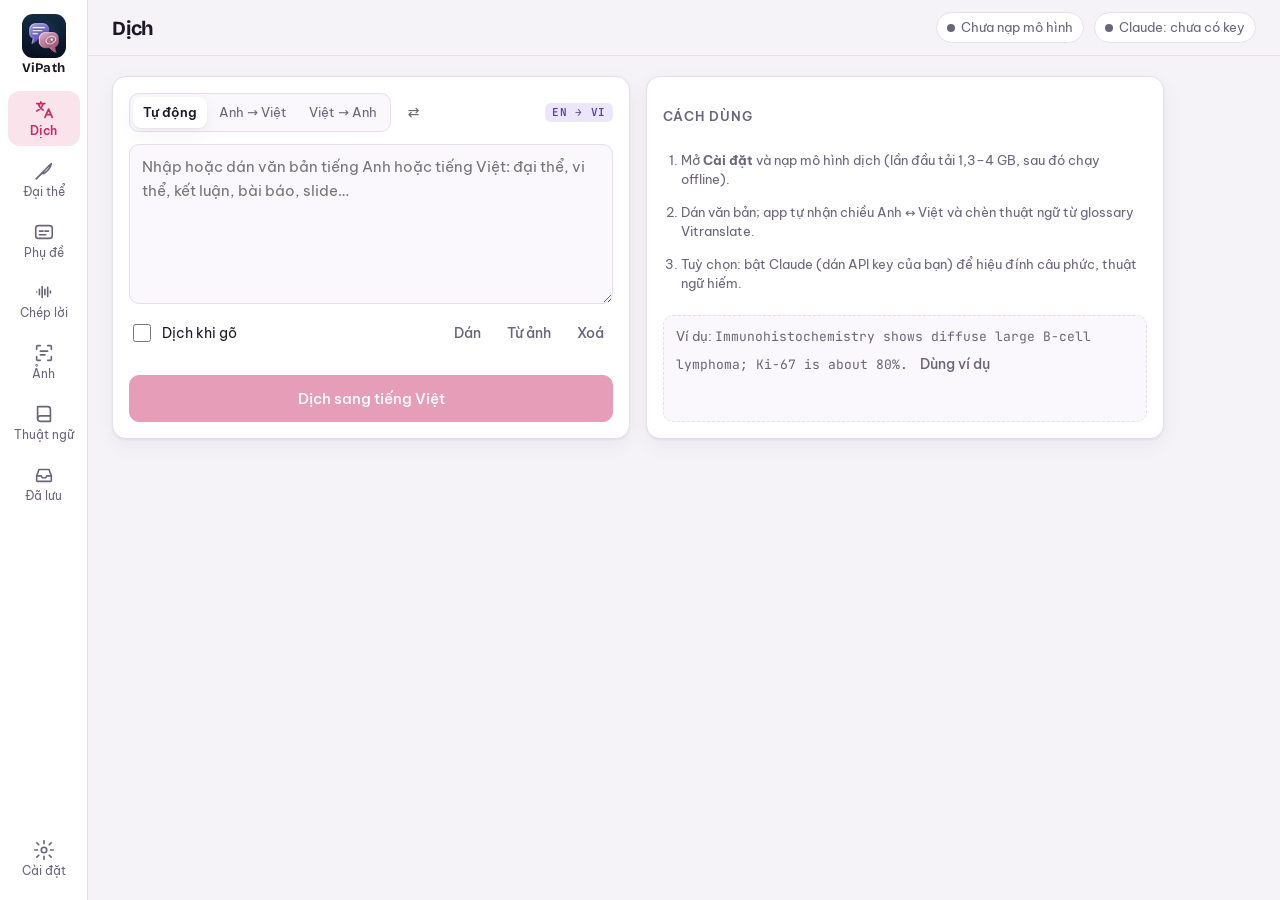
==== commit a3ad2ba8: "Liquid Glass app icon (Icon Composer) and glass controls New H&E speech-bubble icon as a layered .ic" ====
--- a/docs/index.html
+++ b/docs/index.html
@@ -8,7 +8,7 @@
 <link rel="preconnect" href="https://fonts.googleapis.com">
 <link rel="preconnect" href="https://fonts.gstatic.com" crossorigin>
 <link rel="stylesheet" href="https://fonts.googleapis.com/css2?family=Be+Vietnam+Pro:wght@400;500;600;700&family=Bricolage+Grotesque:opsz,wght@12..96,600;12..96,700&family=JetBrains+Mono:wght@400;600&display=swap&subset=vietnamese">
-<link rel="icon" href="[data-uri]">
+<link rel="icon" href="[data-uri]">
 <style>
 /* Layout: thanh tab dọc bên trái (máy tính) / thanh tab dưới (điện thoại); vùng làm việc là các "lam kính" (card) xếp dọc.
    Bảng màu lấy từ nhuộm H&E: eosin (hồng) cho hành động chính, hematoxylin (tím) cho thuật ngữ / nhân; nền kính lam ngả tím rất nhẹ. */
@@ -229,6 +229,7 @@
 .gr-block textarea:focus { outline: none; }
 .gr-vol { font-size: var(--gr-size, 19px); font-style: italic; color: var(--muted); }
 .gr-vol:empty { display: none; }
+.gr-block textarea.gr-live-text { color: var(--ink); opacity: .85; }
 .gr-live { width: 8px; height: 8px; border-radius: 50%; background: var(--danger); animation: pulse .8s infinite alternate; }
 .gr-live.paused { background: var(--warn); animation: none; }
 .gr-bar { position: sticky; bottom: 0; z-index: 4; min-width: 0; max-width: 100%; display: flex; flex-wrap: wrap; align-items: center; justify-content: center; gap: 10px 14px;
@@ -270,7 +271,7 @@
 <body>
 <div class="app">
   <nav class="rail" aria-label="Chức năng">
-    <a class="brand" href="#translate" aria-label="ViPath"><img src="[data-uri]" alt="" width="44" height="44" style="border-radius:11px"><b>ViPath</b></a>
+    <a class="brand" href="#translate" aria-label="ViPath"><img src="[data-uri]" alt="" width="44" height="44" style="border-radius:11px"><b>ViPath</b></a>
     <button class="tab" data-tab="translate" aria-selected="true"><svg viewBox="0 0 24 24" fill="none" stroke="currentColor" stroke-width="1.8" stroke-linecap="round" stroke-linejoin="round"><path d="M4 5h9M8.5 3v2M6 5c.5 3 2.5 5.5 5 7M11 5c-.8 3.5-3.5 6.5-7 8"/><path d="M13 20l4-9 4 9M14.5 17h5"/></svg>Dịch</button>
     <button class="tab" data-tab="gross"><svg viewBox="0 0 24 24" fill="none" stroke="currentColor" stroke-width="1.8" stroke-linecap="round" stroke-linejoin="round"><path d="M3.5 20.5l6-6"/><path d="M9.5 14.5l2-2c2.5-2.5 5.5-6 8.5-8.5-.8 3.4-3.6 7.6-6.6 9.6l-1.9 1.3z"/></svg>Đại thể</button>
     <button class="tab" data-tab="captions"><svg viewBox="0 0 24 24" fill="none" stroke="currentColor" stroke-width="1.8" stroke-linecap="round"><rect x="3" y="5" width="18" height="14" rx="3"/><path d="M7 11h4M13 11h4M7 15h7"/></svg>Phụ đề</button>
@@ -1254,13 +1255,15 @@
   'á': 'A', 'à': 'A', 'ả': 'A', 'ã': 'A', 'ạ': 'A', 'â': 'A', 'ă': 'A', 'ây': 'A', 'bi': 'B', 'si': 'C', 'xi': 'C', 'đi': 'D',
 };
 /** "cát xét" và các cách bộ nhận dạng hay viết sai: các xét, cát sét, ca-xét, cassette, khối nến… */
-const CASS_RX = '(?:(?:c[aá]t|các|cạc|kát|khát|ca)\\s*-?\\s*[xs][eéèẹẽ]t|cass?ett?e|khối\\s+nến|khuôn\\s+nến|block|blốc)';
+// Whisper/PhoWhisper còn viết: "cắt xét", "cách xét", "cắt xe,", "khắc sét"… (quan sát thực tế)
+const CASS_RX = '(?:(?:c|k|kh)[aáàảãạăắằẳẵặâấầẩẫậ](?:t|c|ch)?[\\s,-]*[xs][eéèẻẽẹêếềểễệ](?:t|c)?|cass?ett?e|khối\\s+nến|khuôn\\s+nến|block|blốc)';
 const LET_RX = Object.keys(GROSS_LETTER).sort((a, b) => b.length - a.length).map((k) => k.replace(' ', '\\s+')).join('|');
-const NUMW_RX = '(?:một|mốt|hai|ba|bốn|tư|năm|lăm|sáu|bảy|bẩy|tám|chín|mười|mươi|linh|lẻ|one|two|three|four|five|six|seven|eight|nine|ten|eleven|twelve)';
+const NUMW_RX = '(?:một|mốt|hai|ba|bà|bá|bả|bốn|tư|năm|lăm|sáu|bảy|bẩy|tám|chín|mười|mươi|linh|lẻ|one|two|three|four|five|six|seven|eight|nine|ten|eleven|twelve)';
 const NUM_RX = `(\\d{1,2}|${NUMW_RX}(?:\\s+${NUMW_RX})*)`;
 const EN_NUM = { one: 1, two: 2, three: 3, four: 4, five: 5, six: 6, seven: 7, eight: 8, nine: 9, ten: 10, eleven: 11, twelve: 12 };
+const NUM_FIX = { 'bà': 'ba', 'bá': 'ba', 'bả': 'ba' };   // Whisper hay viết "a bà" cho "a ba"
 function cassetteNumber(s) {
-  const w = s.toLowerCase().trim().split(/\s+/);
+  const w = s.toLowerCase().trim().split(/\s+/).map((x) => NUM_FIX[x] || x);
   if (/^\d+$/.test(w[0])) return parseInt(w[0], 10);
   if (w.length === 1 && w[0] in EN_NUM) return EN_NUM[w[0]];
   return viNumber(w);
@@ -1269,8 +1272,8 @@
 /** Thứ tự quan trọng: cụm dài trước ("dấu hai chấm" trước "dấu chấm"). */
 const GROSS_COMMANDS = [
   [cmd('(?:mã\\s+ca|mã\\s+bệnh\\s+phẩm|mã\\s+giải\\s+phẫu\\s+bệnh|pathcode|path\\s+code|case\\s+number)(?:\\s+là)?[\\s:]+(.+)$'), (m) => ({ type: 'pathcode', code: spokenCode(m[1]) })],
-  [cmd(`${CASS_RX}\\s+(?:số\\s+|number\\s+)?(?:(${LET_RX})\\s*-?\\s*)?${NUM_RX}`), (m) => ({ type: 'cassette', code: (m[1] ? GROSS_LETTER[m[1].toLowerCase().replace(/\s+/g, ' ')] : '') + cassetteNumber(m[2]) })],
-  [cmd(`mẫu\\s+(${LET_RX})\\s*-?\\s*${NUM_RX}`), (m) => ({ type: 'cassette', code: GROSS_LETTER[m[1].toLowerCase().replace(/\s+/g, ' ')] + cassetteNumber(m[2]) })],
+  [cmd(`${CASS_RX}[\\s,]+(?:số\\s+|number\\s+)?(?:(${LET_RX})[\\s,-]*)?${NUM_RX}(?:[\\s,]+là(?=\\s|$))?`), (m) => ({ type: 'cassette', code: (m[1] ? GROSS_LETTER[m[1].toLowerCase().replace(/\s+/g, ' ')] : '') + cassetteNumber(m[2]) })],
+  [cmd(`mẫu\\s+(${LET_RX})\\s*-?\\s*${NUM_RX}(?:\\s+là(?=\\s|$))?`), (m) => ({ type: 'cassette', code: GROSS_LETTER[m[1].toLowerCase().replace(/\s+/g, ' ')] + cassetteNumber(m[2]) })],
   [cmd(`(?:${CASS_RX}|khối|mẫu)\\s+(?:tiếp(?:\\s+theo)?|kế\\s+tiếp|next)|next\\s+(?:cassette|block)`), () => ({ type: 'nextCassette' })],
   [cmd('(?:quay\\s+(?:lại|về)|về|trở\\s+lại)\\s+(?:phần\\s+)?mô\\s+tả|phần\\s+mô\\s+tả|back\\s+to\\s+description'), () => ({ type: 'body' })],
   [cmd('dấu\\s+chấm\\s+phẩy|semicolon'), () => ({ type: 'punct', text: ';' })],
@@ -1281,7 +1284,8 @@
   [cmd('mở\\s+ngoặc|open\\s+(?:paren|parenthesis|bracket)'), () => ({ type: 'punct', text: '(' })],
   [cmd('đóng\\s+ngoặc|close\\s+(?:paren|parenthesis|bracket)'), () => ({ type: 'punct', text: ')' })],
   [cmd('gạch\\s+đầu\\s+dòng|bullet'), () => ({ type: 'bullet' })],
-  [cmd('xuống\\s+dòng|new\\s+line'), () => ({ type: 'newline' })],
+  // "XXX ne ne Ex Ex Ex": cách bộ nhận dạng iPhone đã viết "xuống dòng" (quan sát thực tế)
+  [cmd('xuống\\s+(?:dòng|giòng|ròng)|xxx(?:\\s+(?:ne|ex))*|new\\s+line'), () => ({ type: 'newline' })],
   [cmd('đoạn\\s+mới|sang\\s+đoạn(?:\\s+mới)?|new\\s+paragraph'), () => ({ type: 'para' })],
   [cmd('(?:xoá|xóa)\\s+câu(?:\\s+(?:cuối|vừa\\s+rồi|trước))?|hoàn\\s+tác|scratch\\s+that|undo\\s+that'), () => ({ type: 'undo' })],
   [cmd('tạm\\s+dừng(?:\\s+ghi)?|pause\\s+dictation'), () => ({ type: 'pause' })],
@@ -1325,11 +1329,13 @@
     let before = rest.slice(0, best.m.index);
     // dấu câu tự thêm của bộ nhận dạng ngay trước lệnh dấu câu → bỏ (lệnh thay thế nó)
     if (op.type === 'punct') before = before.replace(/[\s.,;:!?]+$/u, '');
+    before = before.replace(/^[\s.,;:]+/u, '');
     if (before.trim()) ops.push({ type: 'text', text: before.trim() });
     ops.push(op);
     // dấu câu tự thêm ngay sau lệnh → bỏ
     rest = rest.slice(best.m.index + best.m[0].length).replace(/^[\s.,;:!?]+/u, '');
   }
+  rest = rest.replace(/^[\s.,;:]+/u, '');
   if (rest.trim()) ops.push({ type: 'text', text: rest.trim() });
   return ops;
 }
@@ -1407,7 +1413,9 @@
     switch (op.type) {
       case 'text': {
         remember(); textSnap = grossSnapshot(doc);
-        const t = normalizeMeasurements(applyCorrections(op.text, corrections));
+        let t = normalizeMeasurements(applyCorrections(op.text, corrections));
+        // ghi chú cát xét đến ở lượt nói sau, bắt đầu bằng "Là …" → bỏ chữ "là"
+        if (doc.target >= 0 && doc.oneShot && !doc.cassettes[doc.target].text.trim()) t = t.replace(/^là\s+/iu, '');
         // ghi chú cát xét chỉ kéo dài tới hết câu đầu tiên; phần còn lại của lượt nói về mô tả
         const end = doc.target >= 0 && doc.oneShot ? /[.!?](?=\s|$)/.exec(t) : null;
         if (end) {
@@ -1453,6 +1461,13 @@
   doc.cassettes.push({ code, text: '', pathcode: doc.pathcode || '' });
   if (doc.oneShot) { doc.target = -1; doc.oneShot = false; }
   return doc.cassettes.length - 1;
+}
+
+/** Xem trước tức thì: áp phần đang nghe (chưa chốt) lên bản sao — không đụng văn bản thật. */
+function previewDictation(doc, volatile, opts = {}) {
+  const d = { ...grossSnapshot(doc), history: [] };
+  applyDictation(d, parseDictation(volatile), opts);
+  return d;
 }
 
 function grossReportText(doc, lang = 'vi') {
@@ -2609,17 +2624,23 @@
     ? (SR ? 'Bộ nhận dạng của trình duyệt: nhanh, nhưng Chrome gửi âm thanh lên máy chủ Google. Không đọc thông tin định danh người bệnh.' : 'Trình duyệt này không có nhận dạng giọng nói — dùng Whisper.')
     : `Whisper chạy trên máy (${w.name}) — không gửi âm thanh đi đâu; mỗi câu hiện ra sau khi bạn ngừng nói ~0,6 giây. Nói “cát xét A1”, “xuống dòng”, “xoá câu”… — bấm “Lệnh giọng nói” để xem đủ.`;
 }
-const grTargetLabel = () => (G.doc.target < 0 ? 'Mô tả' : 'Cát xét ' + cassetteLabel(G.doc.cassettes[G.doc.target]) + (G.doc.oneShot ? ' (ghi chú xong quay lại mô tả)' : ''));
+const grTargetLabel = () => {
+  const d = grPreviewing() ? previewDictation(G.doc, G.volatile, grOpts()) : G.doc;
+  return d.target < 0 ? 'Mô tả' : 'Cát xét ' + cassetteLabel(d.cassettes[d.target]) + (d.oneShot ? ' (ghi chú xong quay lại mô tả)' : '');
+};
 const setGrStatus = (t) => { $('#gr-status').textContent = t; };
 function grListening() { setGrStatus((G.paused ? 'Tạm dừng — nói “tiếp tục ghi” hoặc bấm ▶' : `Đang nghe · ${grTargetLabel()}`) + (G.heard ? ` · Nghe: “${G.heard.slice(-80)}”` : '')); }
 
+/** Đang nghe (chưa chốt) → hiển thị bản xem trước đã áp lệnh, để cát xét / dấu câu hiện tức thì. */
+const grPreviewing = () => G.running && !G.paused && G.asrMode === 'web' && !!G.volatile;
 function renderGross() {
-  const d = G.doc;
+  const previewing = grPreviewing();
+  const d = previewing ? previewDictation(G.doc, G.volatile, grOpts()) : G.doc;
   const live = (i) => (G.running && d.target === i ? `<span class="gr-live${G.paused ? ' paused' : ''}"></span>` : '');
-  const vol = (i) => (d.target === i && !G.paused ? esc(G.volatile) : '');
+  const vol = (i) => (!previewing && G.asrMode !== 'web' && d.target === i && !G.paused ? esc(G.volatile) : '');
   const block = (i, head, text, ph) => `<div class="gr-block${d.target === i ? ' active' : ''}" data-gi="${i}">
     <div class="gr-head">${head}${live(i)}<span class="grow"></span>${d.target === i ? '' : '<button class="btn ghost tiny" data-gr-target>Ghi vào đây</button>'}${i >= 0 ? '<button class="btn ghost tiny" data-gr-del title="Xoá cát xét">✕</button>' : ''}</div>
-    <textarea rows="${i < 0 ? 4 : 2}" placeholder="${ph}" data-gr-text>${esc(text)}</textarea><div class="gr-vol">${vol(i)}</div></div>`;
+    <textarea rows="${i < 0 ? 4 : 2}" placeholder="${ph}" data-gr-text${previewing ? ' readonly class="gr-live-text"' : ''}>${esc(text)}</textarea><div class="gr-vol">${vol(i)}</div></div>`;
   $('#gr-doc').innerHTML = block(-1, 'MÔ TẢ ĐẠI THỂ', d.body, 'Bấm micro rồi đọc: “Bệnh phẩm gồm ba mảnh, kích thước…”')
     + d.cassettes.map((c, i) => block(i, `<span class="gr-code">${c.pathcode ? `<span class="gr-pc">${esc(c.pathcode)}</span> · ` : ''}${esc(c.code)}</span>`, c.text, 'Vị trí lấy mẫu…')).join('')
     + (d.cassettes.length ? '' : '<div class="note">Cát xét: nói “cát xét A1”, “cát xét tiếp theo”… hoặc bấm Cát xét +. Danh sách cát xét được ghép vào cuối mô tả.</div>');
@@ -2629,6 +2650,7 @@
   if (act && G.running) act.scrollIntoView({ block: 'nearest', behavior: 'smooth' });
 }
 function renderGrossVolatile() {
+  if (G.asrMode === 'web' && G.running) { renderGross(); if (G.running) grListening(); return; }
   const el = $(`#gr-doc .gr-block[data-gi="${G.doc.target}"] .gr-vol`);
   if (el) el.textContent = G.paused ? '' : G.volatile;
 }
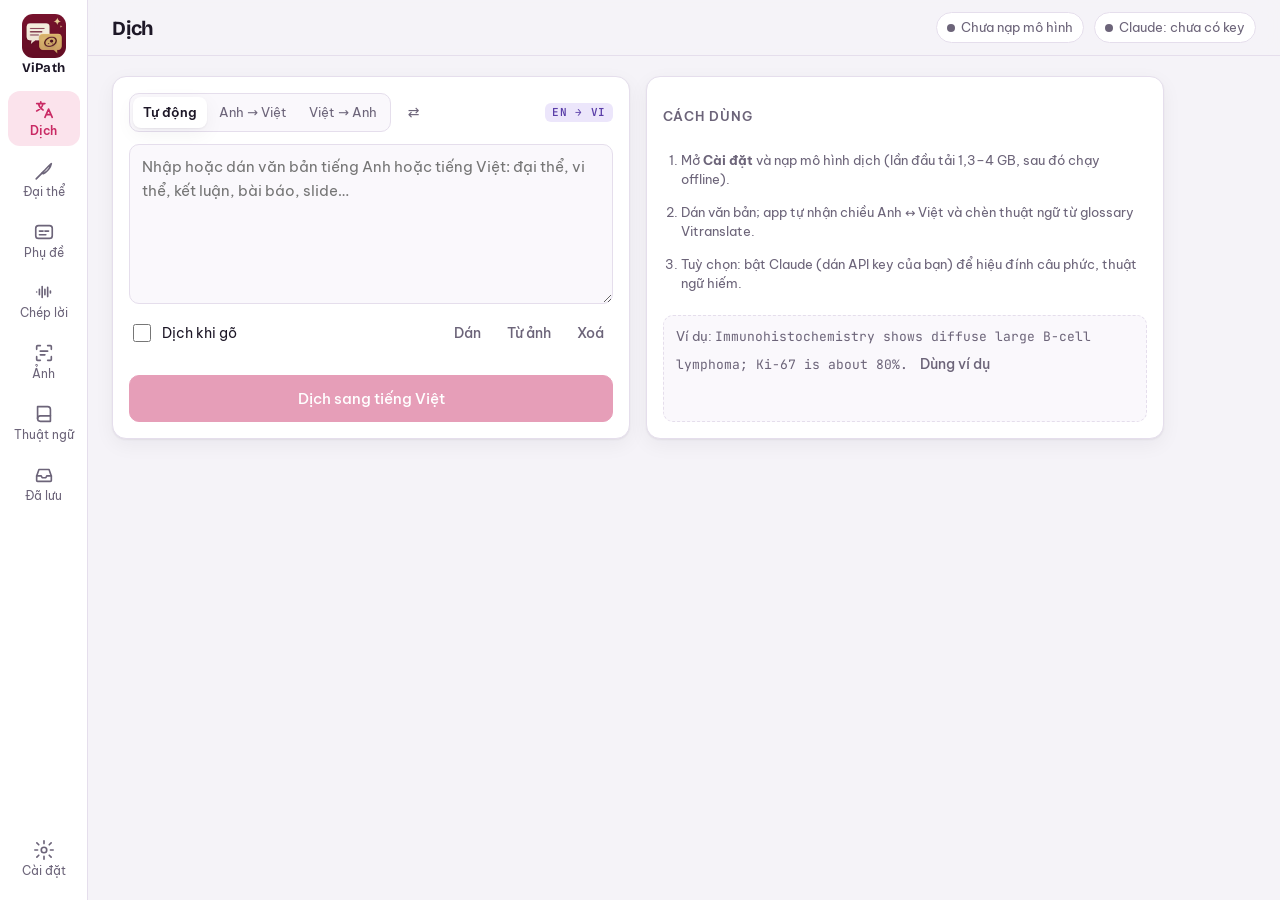
==== commit e27ec286: "Biểu tượng: cập nhật AppIcon-1024 và bộ dự phòng theo logo mới, ghép lại bản web Xuất từ ViPathIcon." ====
--- a/docs/index.html
+++ b/docs/index.html
@@ -8,7 +8,7 @@
 <link rel="preconnect" href="https://fonts.googleapis.com">
 <link rel="preconnect" href="https://fonts.gstatic.com" crossorigin>
 <link rel="stylesheet" href="https://fonts.googleapis.com/css2?family=Be+Vietnam+Pro:wght@400;500;600;700&family=Bricolage+Grotesque:opsz,wght@12..96,600;12..96,700&family=JetBrains+Mono:wght@400;600&display=swap&subset=vietnamese">
-<link rel="icon" href="[data-uri]">
+<link rel="icon" href="[data-uri]">
 <style>
 /* Layout: thanh tab dọc bên trái (máy tính) / thanh tab dưới (điện thoại); vùng làm việc là các "lam kính" (card) xếp dọc.
    Bảng màu lấy từ nhuộm H&E: eosin (hồng) cho hành động chính, hematoxylin (tím) cho thuật ngữ / nhân; nền kính lam ngả tím rất nhẹ. */
@@ -271,7 +271,7 @@
 <body>
 <div class="app">
   <nav class="rail" aria-label="Chức năng">
-    <a class="brand" href="#translate" aria-label="ViPath"><img src="[data-uri]" alt="" width="44" height="44" style="border-radius:11px"><b>ViPath</b></a>
+    <a class="brand" href="#translate" aria-label="ViPath"><img src="[data-uri]" alt="" width="44" height="44" style="border-radius:11px"><b>ViPath</b></a>
     <button class="tab" data-tab="translate" aria-selected="true"><svg viewBox="0 0 24 24" fill="none" stroke="currentColor" stroke-width="1.8" stroke-linecap="round" stroke-linejoin="round"><path d="M4 5h9M8.5 3v2M6 5c.5 3 2.5 5.5 5 7M11 5c-.8 3.5-3.5 6.5-7 8"/><path d="M13 20l4-9 4 9M14.5 17h5"/></svg>Dịch</button>
     <button class="tab" data-tab="gross"><svg viewBox="0 0 24 24" fill="none" stroke="currentColor" stroke-width="1.8" stroke-linecap="round" stroke-linejoin="round"><path d="M3.5 20.5l6-6"/><path d="M9.5 14.5l2-2c2.5-2.5 5.5-6 8.5-8.5-.8 3.4-3.6 7.6-6.6 9.6l-1.9 1.3z"/></svg>Đại thể</button>
     <button class="tab" data-tab="captions"><svg viewBox="0 0 24 24" fill="none" stroke="currentColor" stroke-width="1.8" stroke-linecap="round"><rect x="3" y="5" width="18" height="14" rx="3"/><path d="M7 11h4M13 11h4M7 15h7"/></svg>Phụ đề</button>
@@ -919,7 +919,13 @@
   'Lương', 'Tăng', 'Kiều', 'Triệu'];
 const NOT_NAMES = ['Hà Nội', 'Hà Tĩnh', 'Hà Giang', 'Hà Nam', 'Châu Âu', 'Châu Á', 'Châu Phi', 'Châu Mỹ', 'Cao Bằng',
   'Thái Bình', 'Thái Nguyên', 'Hồ Chí Minh', 'Lâm Đồng', 'Đồng Nai'];
+// Họ trùng từ thường (Cao = cao, Mai = ngày mai…) → cần đủ họ + 2 chữ
+const AMBIGUOUS = ['Cao', 'Mai', 'Hà', 'Lý', 'Lâm', 'Thái', 'Tô', 'Châu', 'Tăng', 'Lương', 'Kiều', 'Hồ', 'Tạ', 'Lưu'];
+// Ngày đứng sau các cụm này là ngày truy cập / cập nhật tài liệu, không phải định danh
+const DOC_DATE_CUES = ['truy cập', 'cập nhật', 'ban hành', 'phiên bản', 'accessed', 'updated', 'published', 'retrieved', 'version'];
 const CAP = '\\p{Lu}[\\p{Ll}\\p{M}]*';
+const GAP = '[ \\t]+'; // tên không vắt qua dòng
+const WB = '(?<![\\p{L}])'; // nhãn / danh xưng phải đứng đầu từ ("Không" không chứa "ông", "Mucoepidermoid" không chứa "PID")
 const SEP = '\\s*[:：#]?\\s*';
 // JS không có nhóm cờ (?i:…) → viết dạng [Tt]… cho nhãn trường cần phân biệt hoa thường ở phần giá trị
 const STOP = '(?=\\s*(?:[\\n,;|]|\\s{2,}|$|\\s-\\s|\\s(?:[Tt]uổi|[Gg]iới|[Nn]am|[Nn]ữ|[Ss]inh|PID|[Mm]ã|[Aa]ge|[Ss]ex|DOB)(?![\\p{L}])))';
@@ -937,15 +943,16 @@
 };
 
 const PHI_RULES = [
-  ['TÊN', ci('(?:họ\\s+và\\s+tên|họ\\s+tên|tên\\s+bệnh\\s+nhân|tên\\s+BN|bệnh\\s+nhân|BN|patient\'?s?\\s+name|patient|name)') + '\\s*[:：]\\s*' + NAME_VALUE, 'gu'],
-  ['PID', '(?:PID|mã\\s+BN|mã\\s+bệnh\\s+nhân|mã\\s+y\\s+tế|mã\\s+hồ\\s+sơ|số\\s+hồ\\s+sơ|số\\s+bệnh\\s+án|số\\s+vào\\s+viện|MRN|hospital\\s+(?:number|no\\.?)|medical\\s+record\\s+(?:number|no\\.?))' + SEP + CODE, 'giu'],
-  ['MÃ_BP', '(?:mã\\s+bệnh\\s+phẩm|mã\\s+GPB|số\\s+GPB|mã\\s+tiêu\\s+bản|số\\s+tiêu\\s+bản|mã\\s+mẫu|specimen\\s+(?:ID|number|no\\.?)|accession(?:\\s+(?:number|no\\.?))?|case\\s+(?:ID|number|no\\.?)|lab\\s+(?:ID|no\\.?))' + SEP + CODE, 'giu'],
+  ['TÊN', WB + ci('(?:họ\\s+và\\s+tên|họ\\s+tên|tên\\s+bệnh\\s+nhân|tên\\s+BN|bệnh\\s+nhân|BN|patient\'?s?\\s+name|patient|name)') + '\\s*[:：]\\s*' + NAME_VALUE, 'gu'],
+  ['PID', WB + '(?:PID|mã\\s+BN|mã\\s+bệnh\\s+nhân|mã\\s+y\\s+tế|mã\\s+hồ\\s+sơ|số\\s+hồ\\s+sơ|số\\s+bệnh\\s+án|số\\s+vào\\s+viện|MRN|hospital\\s+(?:number|no\\.?)|medical\\s+record\\s+(?:number|no\\.?))' + SEP + CODE, 'giu'],
+  ['MÃ_BP', WB + '(?:mã\\s+bệnh\\s+phẩm|mã\\s+GPB|số\\s+GPB|mã\\s+tiêu\\s+bản|số\\s+tiêu\\s+bản|mã\\s+mẫu|specimen\\s+(?:ID|number|no\\.?)|accession(?:\\s+(?:number|no\\.?))?|case\\s+(?:ID|number|no\\.?)|lab\\s+(?:ID|no\\.?))' + SEP + CODE, 'giu'],
   ['NGÀY_SINH', '(?<![\\p{L}])(?:ngày\\s+sinh|năm\\s+sinh|sinh\\s+ngày|sinh\\s+năm|NS|DOB|date\\s+of\\s+birth|born(?:\\s+on)?)' + SEP + '(\\d{1,2}[/\\-.]\\d{1,2}[/\\-.]\\d{2,4}|\\d{4}-\\d{2}-\\d{2}|(?:19|20)\\d{2})', 'giu'],
-  ['ĐỊA_CHỈ', '(?:địa\\s+chỉ|address)\\s*[:：]\\s*([^\\n]{3,120})', 'giu'],
-  ['SĐT', '(?:SĐT|SDT|điện\\s+thoại|phone|tel|mobile)' + SEP + '(\\+?\\d[\\d\\s.\\-]{7,14}\\d)', 'giu'],
-  ['GIẤY_TỜ', '(?:CCCD|CMND|CMT|căn\\s+cước|passport|hộ\\s+chiếu|ID\\s+card)(?:\\s+(?:số|no\\.?))?' + SEP + '([A-Z0-9]{6,12})', 'giu'],
-  ['TÊN', '(?:[Ôô]ng|[Bb]à|anh|[Cc]hị|cô|chú|bác|cháu|Mr\\.?|Mrs\\.?|Ms\\.?|Miss)\\s+(' + CAP + '(?:\\s+' + CAP + '){0,4})', 'gu'],
-  ['TÊN', '(?<![\\p{L}])((?:' + FAMILIES.join('|') + ')(?:\\s+' + CAP + '){1,3})(?![\\p{L}])', 'gu'],
+  ['ĐỊA_CHỈ', WB + '(?:địa\\s+chỉ|address)\\s*[:：]\\s*([^\\n]{3,120})', 'giu'],
+  ['SĐT', WB + '(?:SĐT|SDT|điện\\s+thoại|phone|tel|mobile)' + SEP + '(\\+?\\d[\\d\\s.\\-]{7,14}\\d)', 'giu'],
+  ['GIẤY_TỜ', WB + '(?:CCCD|CMND|CMT|căn\\s+cước|passport|hộ\\s+chiếu|ID\\s+card)(?:\\s+(?:số|no\\.?))?' + SEP + '([A-Z0-9]{6,12})', 'giu'],
+  ['TÊN', WB + '(?:[Ôô]ng|[Bb]à|anh|[Cc]hị|cô|chú|bác|cháu|Mr\\.?|Mrs\\.?|Ms\\.?|Miss)' + GAP + '(' + CAP + '(?:' + GAP + CAP + '){0,4})', 'gu'],
+  ['TÊN', WB + '((?:' + FAMILIES.filter((f) => !AMBIGUOUS.includes(f)).join('|') + ')(?:' + GAP + CAP + '){1,3})(?![\\p{L}])', 'gu'],
+  ['TÊN', WB + '((?:' + [...AMBIGUOUS].sort().join('|') + ')(?:' + GAP + CAP + '){2,3})(?![\\p{L}])', 'gu'],
   ['EMAIL', '([A-Za-z0-9._%+\\-]+@[A-Za-z0-9.\\-]+\\.[A-Za-z]{2,})', 'giu'],
   ['MÃ_BP', '(?<![A-Za-z0-9])([A-Z]{1,6}[\\-/]?\\d{2}[\\-/.]\\d{3,7})(?![A-Za-z0-9])', 'gu'],
   ['GIẤY_TỜ', '(?<![A-Za-z0-9])([A-Z]\\d{7,8})(?![A-Za-z0-9])', 'gu'],
@@ -984,6 +991,7 @@
       const v = raw.trim();
       if (v.length < 2 || v.startsWith('[')) continue;
       if (kind === 'TÊN' && NOT_NAMES.some((n) => v === n || v.startsWith(n + ' '))) continue;
+      if (kind === 'NGÀY' && DOC_DATE_CUES.some((c) => text.slice(Math.max(0, s - 24), s).toLowerCase().includes(c))) continue;
       const lead = raw.length - raw.trimStart().length, trail = raw.length - raw.trimEnd().length;
       out = out.slice(0, s + lead) + ph(v, kind) + out.slice(e - trail);
     }
@@ -1256,6 +1264,8 @@
 };
 /** "cát xét" và các cách bộ nhận dạng hay viết sai: các xét, cát sét, ca-xét, cassette, khối nến… */
 // Whisper/PhoWhisper còn viết: "cắt xét", "cách xét", "cắt xe,", "khắc sét"… (quan sát thực tế)
+/** Từ khoá pathcode, kể cả cách bộ nhận dạng hay viết sai ("mã k", "mã cà", "mả ca"…). */
+const CODE_KW_RX = '(?:m[ãảạá]\\s+(?:ca|cà|cá|cả|cạ|ka|kha|k)|mã\\s+bệnh\\s+phẩm|mã\\s+giải\\s+phẫu\\s+bệnh|pathcode|path\\s+code|case\\s+number)(?:\\s+là)?';
 const CASS_RX = '(?:(?:c|k|kh)[aáàảãạăắằẳẵặâấầẩẫậ](?:t|c|ch)?[\\s,-]*[xs][eéèẻẽẹêếềểễệ](?:t|c)?|cass?ett?e|khối\\s+nến|khuôn\\s+nến|block|blốc)';
 const LET_RX = Object.keys(GROSS_LETTER).sort((a, b) => b.length - a.length).map((k) => k.replace(' ', '\\s+')).join('|');
 const NUMW_RX = '(?:một|mốt|hai|ba|bà|bá|bả|bốn|tư|năm|lăm|sáu|bảy|bẩy|tám|chín|mười|mươi|linh|lẻ|one|two|three|four|five|six|seven|eight|nine|ten|eleven|twelve)';
@@ -1271,7 +1281,11 @@
 const cmd = (src) => new RegExp(GW_L + src + GW_R, 'iu');
 /** Thứ tự quan trọng: cụm dài trước ("dấu hai chấm" trước "dấu chấm"). */
 const GROSS_COMMANDS = [
-  [cmd('(?:mã\\s+ca|mã\\s+bệnh\\s+phẩm|mã\\s+giải\\s+phẫu\\s+bệnh|pathcode|path\\s+code|case\\s+number)(?:\\s+là)?[\\s:]+(.+)$'), (m) => ({ type: 'pathcode', code: spokenCode(m[1]) })],
+  // "ca mới" / "chuyển ca" / "ca tiếp theo" [, mã ca …] → lưu ca đang đọc, mở ca mới
+  [cmd('(?:(?:(?:chuyển|sang|bắt\\s+đầu|mở)\\s+)?ca\\s+(?:mới|tiếp(?:\\s+theo)?|kế(?:\\s+tiếp)?)|chuyển\\s+ca|new\\s+case|next\\s+case)'
+    + `(?:[\\s,.:]+${CODE_KW_RX}[\\s:]+(.+)$)?`),
+   (m) => ({ type: 'newCase', code: m[1] ? spokenCode(m[1]) : '' })],
+  [cmd(`${CODE_KW_RX}[\\s:]+(.+)$`), (m) => ({ type: 'pathcode', code: spokenCode(m[1]) })],
   [cmd(`${CASS_RX}[\\s,]+(?:số\\s+|number\\s+)?(?:(${LET_RX})[\\s,-]*)?${NUM_RX}(?:[\\s,]+là(?=\\s|$))?`), (m) => ({ type: 'cassette', code: (m[1] ? GROSS_LETTER[m[1].toLowerCase().replace(/\s+/g, ' ')] : '') + cassetteNumber(m[2]) })],
   [cmd(`mẫu\\s+(${LET_RX})\\s*-?\\s*${NUM_RX}(?:\\s+là(?=\\s|$))?`), (m) => ({ type: 'cassette', code: GROSS_LETTER[m[1].toLowerCase().replace(/\s+/g, ' ')] + cassetteNumber(m[2]) })],
   [cmd(`(?:${CASS_RX}|khối|mẫu)\\s+(?:tiếp(?:\\s+theo)?|kế\\s+tiếp|next)|next\\s+(?:cassette|block)`), () => ({ type: 'nextCassette' })],
@@ -1314,6 +1328,22 @@
   return out;
 }
 
+// Lệnh bị cắt đôi ở chỗ ngừng nói: "mã ca" | (ngừng) | "bốn không không một".
+const DANGLING_CODE_RX = new RegExp(GW_L + '(' + CODE_KW_RX + ')[\\s,.:;]*$', 'iu');
+const DANGLING_CASS_RX = new RegExp('(?:^|[.,;:]\\s*)(' + CASS_RX + ')[\\s,.:;]*$', 'iu');
+/** Tách phần lệnh còn dở ở cuối câu → { keep, carry }; carry được ghép vào đầu đoạn sau. */
+function splitDangling(text) {
+  const s = (text || '').normalize('NFC');
+  for (const r of [DANGLING_CODE_RX, DANGLING_CASS_RX]) {
+    const m = r.exec(s);
+    if (m && m[1]) {
+      const at = m.index + m[0].indexOf(m[1]);
+      return { keep: s.slice(0, at).trim(), carry: m[1] };
+    }
+  }
+  return { keep: s, carry: '' };
+}
+
 /** Tách một câu đọc thành văn bản và lệnh. */
 function parseDictation(input) {
   const ops = [];
@@ -1385,7 +1415,8 @@
 }
 
 /**
- * Áp các lệnh của MỘT câu đọc vào văn bản. Trả về tín hiệu điều khiển ('pause' | 'resume' | 'stop').
+ * Áp các lệnh của MỘT câu đọc vào văn bản. Trả về tín hiệu điều khiển ('pause' | 'resume' | 'stop'
+ * | { newCase: <ảnh chụp ca vừa kết thúc> } — bộ điều khiển lưu ca đó).
  * `paused`: đang tạm dừng → chỉ nhận lệnh "tiếp tục ghi".
  */
 function applyDictation(doc, ops, { paused = false, corrections = [], cassetteReturn = true, inlineMarker = true } = {}) {
@@ -1434,6 +1465,14 @@
       case 'nextCassette': remember(); openCassette(nextCode(doc)); break;
       case 'body': remember(); doc.target = -1; doc.oneShot = false; break;
       case 'pathcode': remember(); if (op.code) setGrossPathcode(doc, op.code); break;
+      case 'newCase': {
+        closeNote();
+        const finished = grossSnapshot(doc);
+        Object.assign(doc, newGrossDoc(op.code || ''));   // lịch sử hoàn tác cũng bắt đầu lại
+        signals.push({ newCase: finished });
+        snap = grossSnapshot(doc); pushed = false; textSnap = null; gotNote = false;
+        break;
+      }
       case 'undo':
         // có chữ đọc trước lệnh trong cùng câu → chỉ xoá đoạn chữ đó; lệnh đứng riêng → xoá câu đọc trước
         if (textSnap) { Object.assign(doc, textSnap); textSnap = null; gotNote = false; }
@@ -2589,7 +2628,7 @@
 const G = {
   doc: newGrossDoc(), lang: store.get('grLang', 'vi'), asrMode: store.get('grAsr', 'whisper'),
   running: false, paused: false, volatile: '', rec: null, capture: null,
-  chunk: [], chunkLen: 0, silence: 0, speech: 0, queue: [], busy: false, savedId: null, engine: '',
+  chunk: [], chunkLen: 0, silence: 0, speech: 0, queue: [], busy: false, savedId: null, engine: '', carry: '', carryAt: 0,
   corrections: store.get('grCorrections', null) || GROSS_DEFAULT_CORRECTIONS,
 };
 if (!SR && G.asrMode === 'web') G.asrMode = 'whisper';
@@ -2625,7 +2664,7 @@
     : `Whisper chạy trên máy (${w.name}) — không gửi âm thanh đi đâu; mỗi câu hiện ra sau khi bạn ngừng nói ~0,6 giây. Nói “cát xét A1”, “xuống dòng”, “xoá câu”… — bấm “Lệnh giọng nói” để xem đủ.`;
 }
 const grTargetLabel = () => {
-  const d = grPreviewing() ? previewDictation(G.doc, G.volatile, grOpts()) : G.doc;
+  const d = grPreviewing() ? previewDictation(G.doc, (G.carry ? G.carry + ' ' : '') + G.volatile, grOpts()) : G.doc;
   return d.target < 0 ? 'Mô tả' : 'Cát xét ' + cassetteLabel(d.cassettes[d.target]) + (d.oneShot ? ' (ghi chú xong quay lại mô tả)' : '');
 };
 const setGrStatus = (t) => { $('#gr-status').textContent = t; };
@@ -2635,7 +2674,7 @@
 const grPreviewing = () => G.running && !G.paused && G.asrMode === 'web' && !!G.volatile;
 function renderGross() {
   const previewing = grPreviewing();
-  const d = previewing ? previewDictation(G.doc, G.volatile, grOpts()) : G.doc;
+  const d = previewing ? previewDictation(G.doc, (G.carry ? G.carry + ' ' : '') + G.volatile, grOpts()) : G.doc;
   const live = (i) => (G.running && d.target === i ? `<span class="gr-live${G.paused ? ' paused' : ''}"></span>` : '');
   const vol = (i) => (!previewing && G.asrMode !== 'web' && d.target === i && !G.paused ? esc(G.volatile) : '');
   const block = (i, head, text, ph) => `<div class="gr-block${d.target === i ? ' active' : ''}" data-gi="${i}">
@@ -2685,14 +2724,29 @@
   const t = (text || '').replace(/\[[^\]]*\]|\([^)]*\)/g, ' ').trim();   // Whisper: bỏ [Music]…
   if (!t) return;
   G.heard = t;   // hiện câu máy nghe được (để biết lệnh có được nhận không)
-  const signals = applyDictation(G.doc, parseDictation(t), { paused: G.paused, ...grOpts() });
-  for (const s of signals) { if (s === 'pause') G.paused = true; if (s === 'resume') G.paused = false; }
+  // "mã ca" | (ngừng) | "bốn không không một": phần lệnh dở ở cuối đoạn trước được ghép vào đoạn này
+  let joined = t;
+  const signals = [];
+  if (G.carry) {
+    if (Date.now() - G.carryAt < 12000) joined = G.carry + ' ' + t;
+    else signals.push(...applyDictation(G.doc, parseDictation(G.carry), { paused: G.paused, ...grOpts() }));
+    G.carry = '';
+  }
+  const { keep, carry } = splitDangling(joined);
+  if (carry) { G.carry = carry; G.carryAt = Date.now(); }
+  if (keep) signals.push(...applyDictation(G.doc, parseDictation(keep), { paused: G.paused, ...grOpts() }));
+  for (const s of signals) {
+    if (s === 'pause') G.paused = true;
+    if (s === 'resume') G.paused = false;
+    if (s && s.newCase) finishGrossCase(s.newCase);
+  }
   G.volatile = '';
   grPauseUI(); renderGross();
   if (signals.includes('stop')) stopGross(); else if (G.running) grListening();
 }
 
 async function startGross() {
+  G.carry = '';
   if (G.running) return;
   G.running = true; G.paused = false; G.volatile = ''; G.queue = [];
   $('#gr-mic').classList.add('on'); $('#gr-mic').setAttribute('aria-label', 'Dừng ghi'); grPauseUI();
@@ -2735,6 +2789,11 @@
   G.rec = null;
   G.capture?.stop(); G.capture = null;
   if (G.chunkLen > 16000) pushGrossChunk();
+  // còn phần lệnh dở ("mã ca" chưa kèm mã) → ghi ra như chữ thường sau khi nhận dạng nốt
+  setTimeout(function flush() {
+    if (G.queue.length || G.busy) { setTimeout(flush, 300); return; }
+    if (G.carry) { applyDictation(G.doc, parseDictation(G.carry), grOpts()); G.carry = ''; renderGross(); }
+  }, 300);
   try { await G.wake?.release(); } catch { /* */ }
   G.volatile = ''; G.paused = false;
   $('#gr-mic').classList.remove('on'); $('#gr-mic').setAttribute('aria-label', 'Bắt đầu ghi'); grPauseUI();
@@ -2774,17 +2833,31 @@
 }
 
 const grossReport = () => grossReportText(G.doc, G.lang);
+/** Lệnh giọng nói "ca mới [, mã ca …]": lưu ca vừa đọc, mở ca mới — không cần chạm màn hình. */
+async function finishGrossCase(old) {
+  const has = old.body.trim() || old.cassettes.length;
+  let saved = false;
+  if (has) saved = await saveGross({ doc: old, quiet: true });
+  G.savedId = null;
+  $('#gr-label').value = G.doc.pathcode || '';
+  const oldName = old.pathcode ? 'ca ' + old.pathcode : 'ca trước';
+  const newName = G.doc.pathcode ? 'ca mới ' + G.doc.pathcode : 'ca mới — nói “mã ca …” để đặt pathcode';
+  toast((saved ? `Đã lưu ${oldName} · ` : has ? `⚠︎ Chưa lưu được ${oldName} · ` : '') + newName);
+}
 $('#gr-copy').addEventListener('click', () => copyText(grossReport()));
 $('#gr-save').addEventListener('click', saveGross);
-async function saveGross() {
-  const text = grossReport();
-  if (!text) { toast('Chưa có nội dung'); return; }
-  const label = G.doc.pathcode;
+async function saveGross(opts = {}) {
+  const doc = opts.doc || G.doc;
+  const text = grossReportText(doc, G.lang);
+  if (!text) { if (!opts.quiet) toast('Chưa có nội dung'); return false; }
+  const label = doc.pathcode;
   const item = { id: G.savedId || 'g' + Date.now(), kind: 'gross', createdAt: Date.now(), pathcode: label,
-    title: 'Đại thể · ' + (label || autoTitle(G.doc.body || text)), dir: G.lang === 'vi' ? 'viToEn' : 'enToVi', engine: G.engine || 'Đọc chính tả',
+    title: 'Đại thể · ' + (label || autoTitle(doc.body || text)), dir: G.lang === 'vi' ? 'viToEn' : 'enToVi', engine: G.engine || 'Đọc chính tả',
     source: text, translation: '' };
   G.savedId = item.id;
-  if (await idb.put('saved', item)) toast('Đã lưu vào tab Đã lưu');
+  const ok = await idb.put('saved', item);
+  if (ok && !opts.quiet) toast('Đã lưu vào tab Đã lưu');
+  return !!ok;
 }
 $('#gr-translate').addEventListener('click', () => {
   const text = grossReport();
@@ -2814,6 +2887,7 @@
     <span>“xoá câu”, “hoàn tác”</span><span>Bỏ câu vừa đọc</span>
     <span>“tạm dừng” / “tiếp tục ghi”</span><span>Ngừng nghe khi trao đổi với KTV</span>
     <span>“dừng ghi”</span><span>Kết thúc</span>
+    <span>“ca mới”, “ca mới, mã ca …”, “chuyển ca”</span><span>Lưu ca đang đọc vào Đã lưu, mở trang mới (kèm pathcode nếu đọc)</span>
   </div>
   <h3 style="margin-top:14px">Số đo tự chuẩn hoá</h3>
   <div class="kv small">
